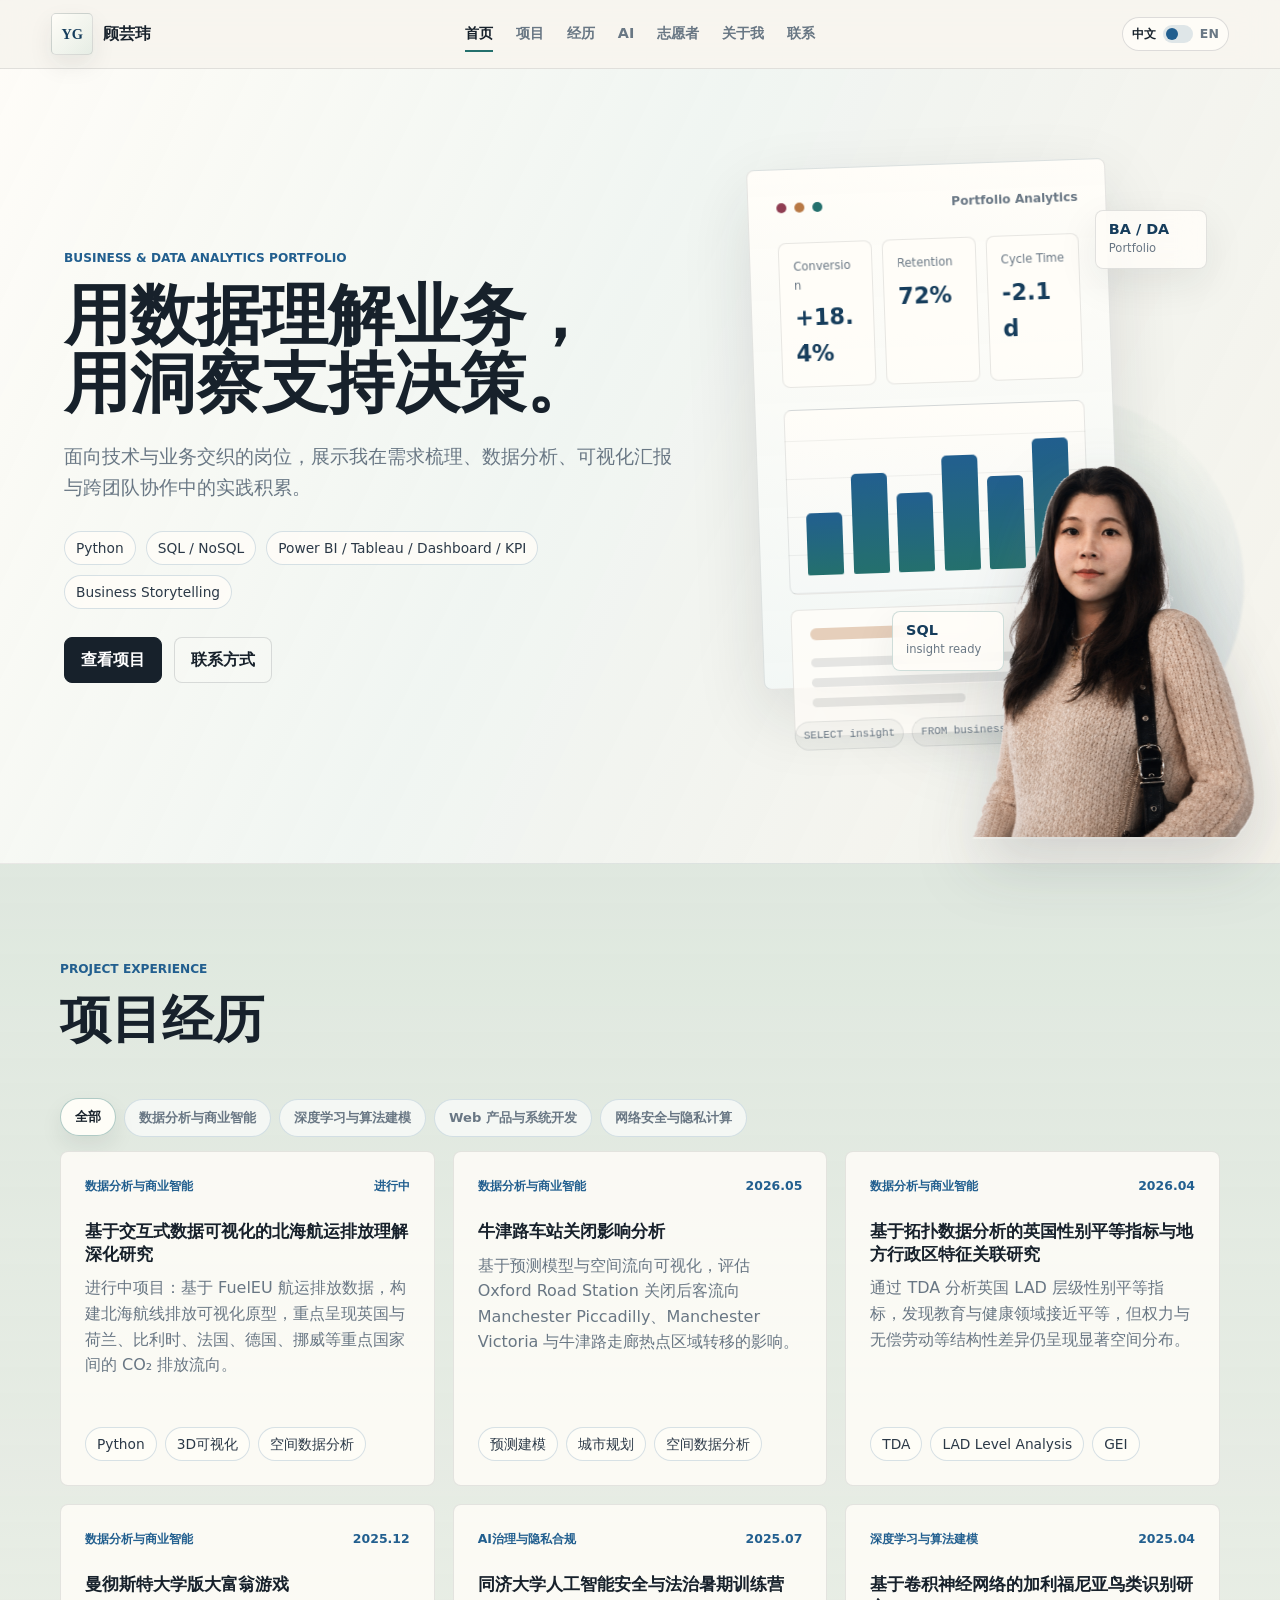
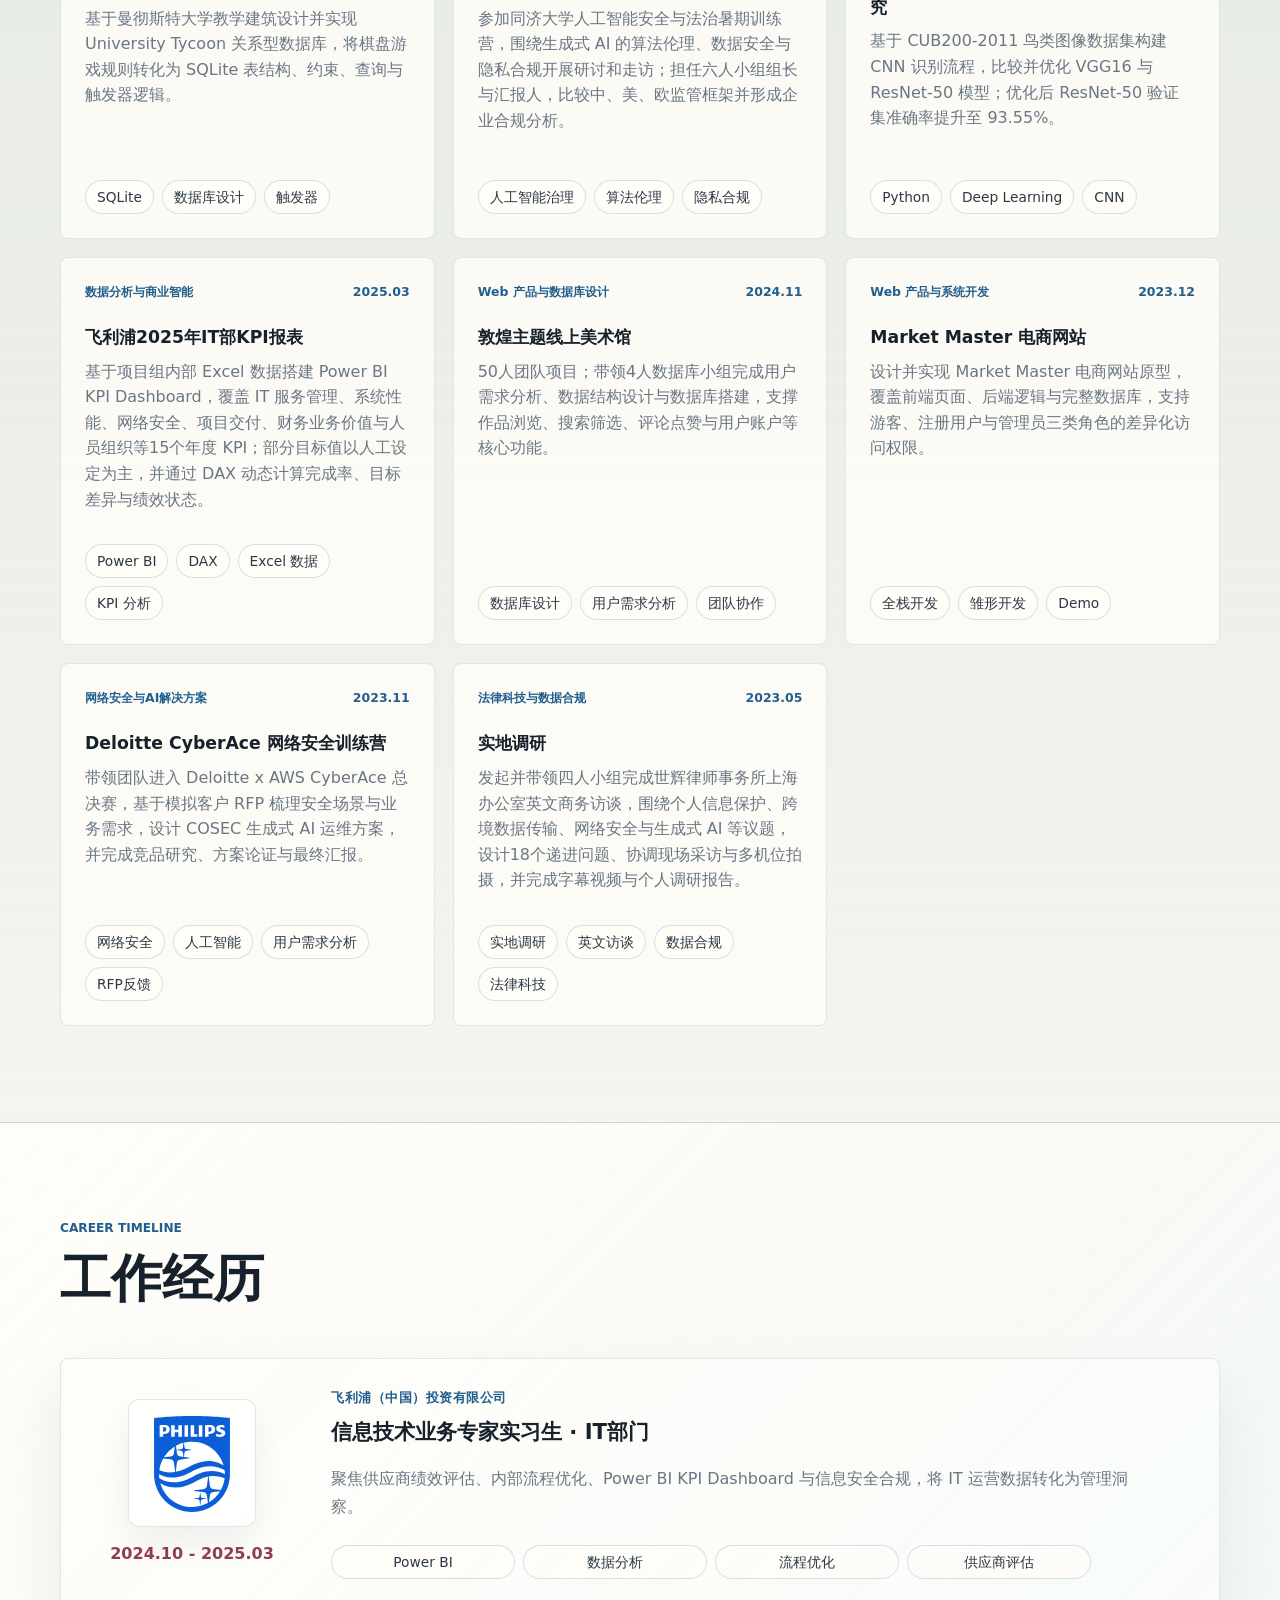
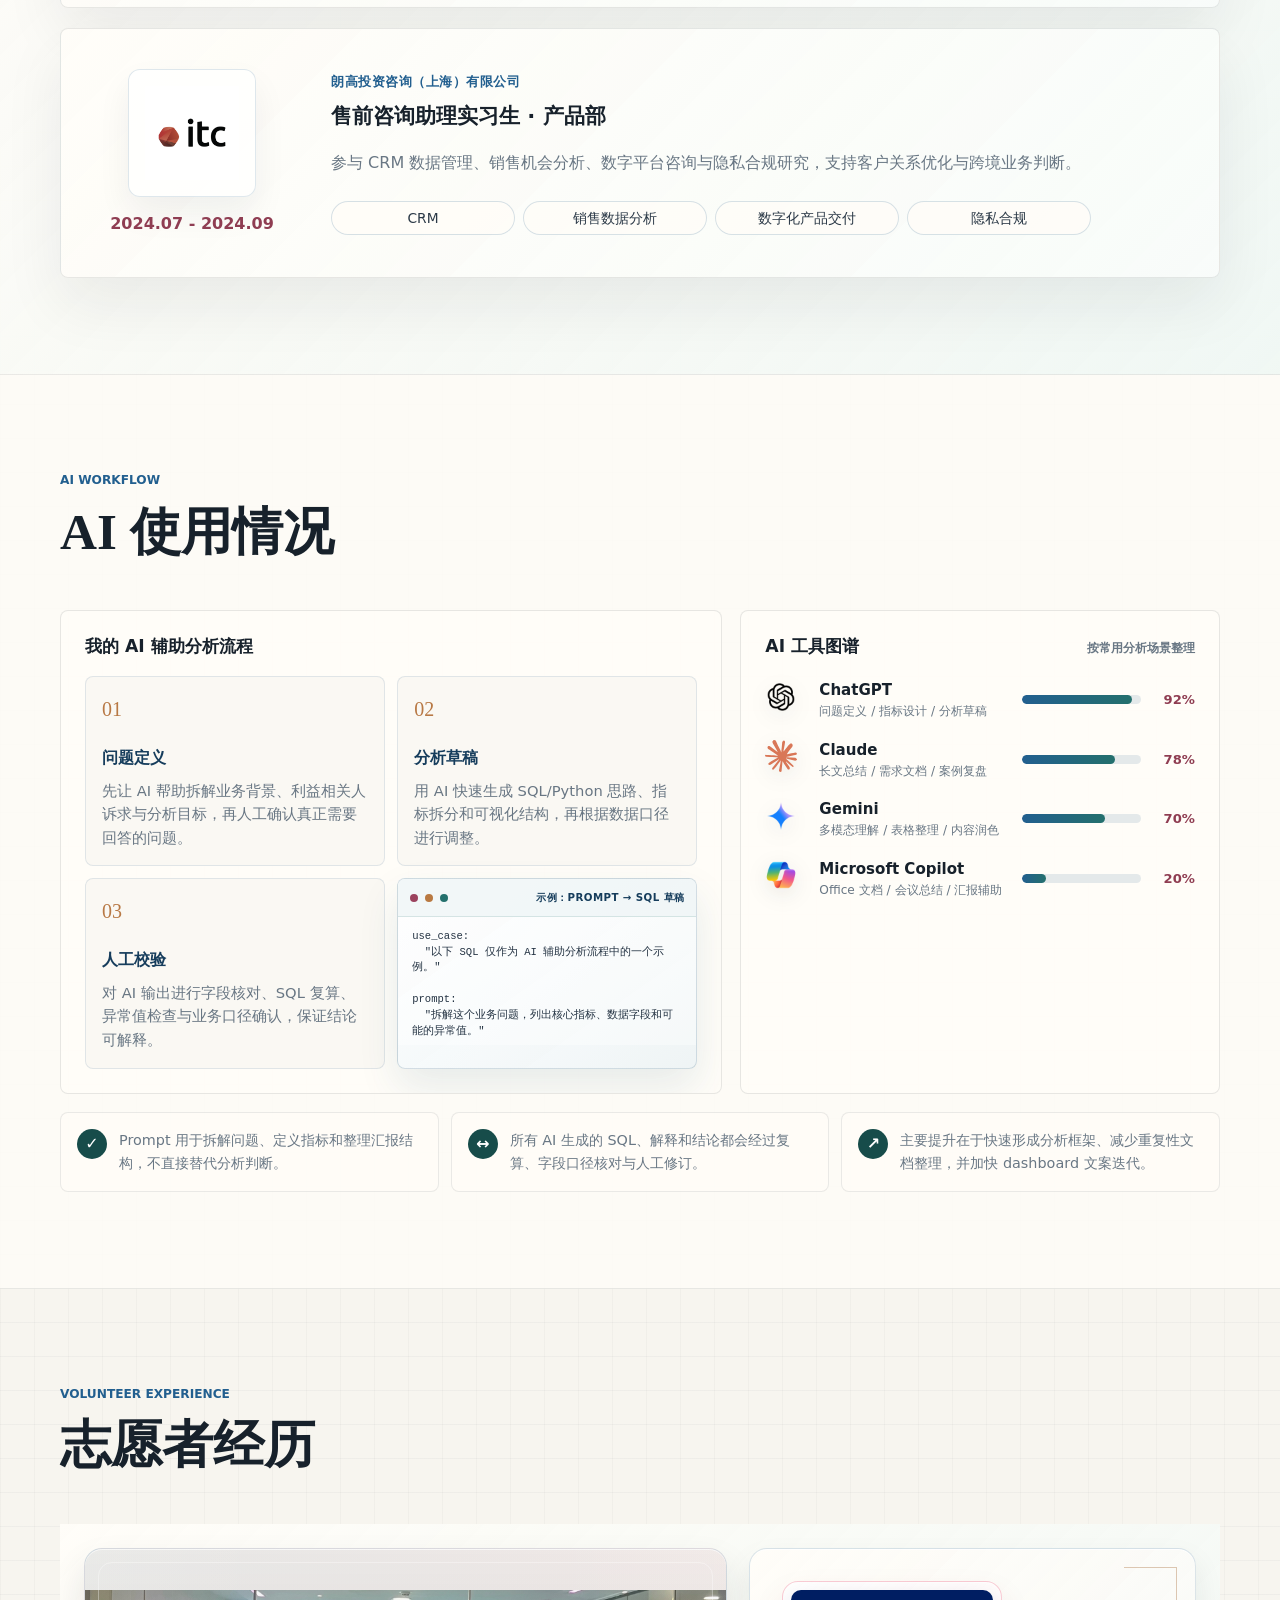
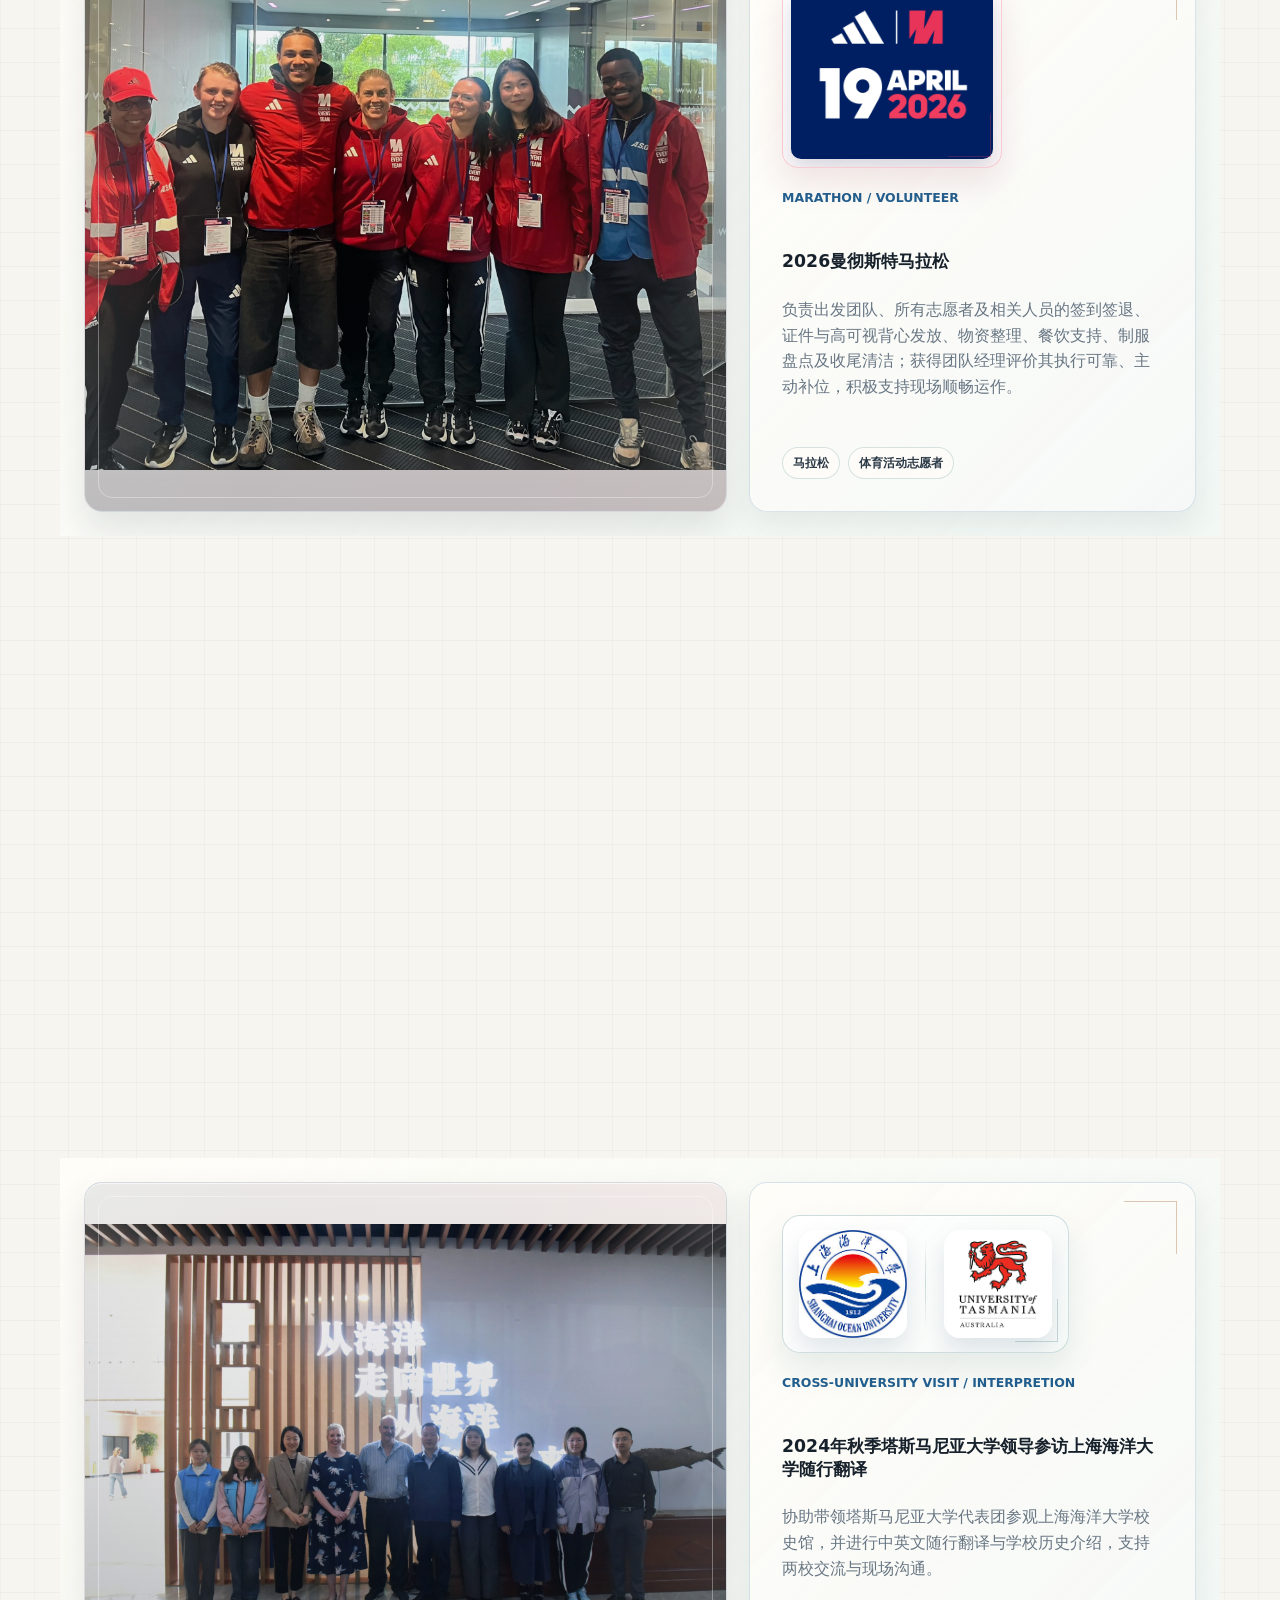
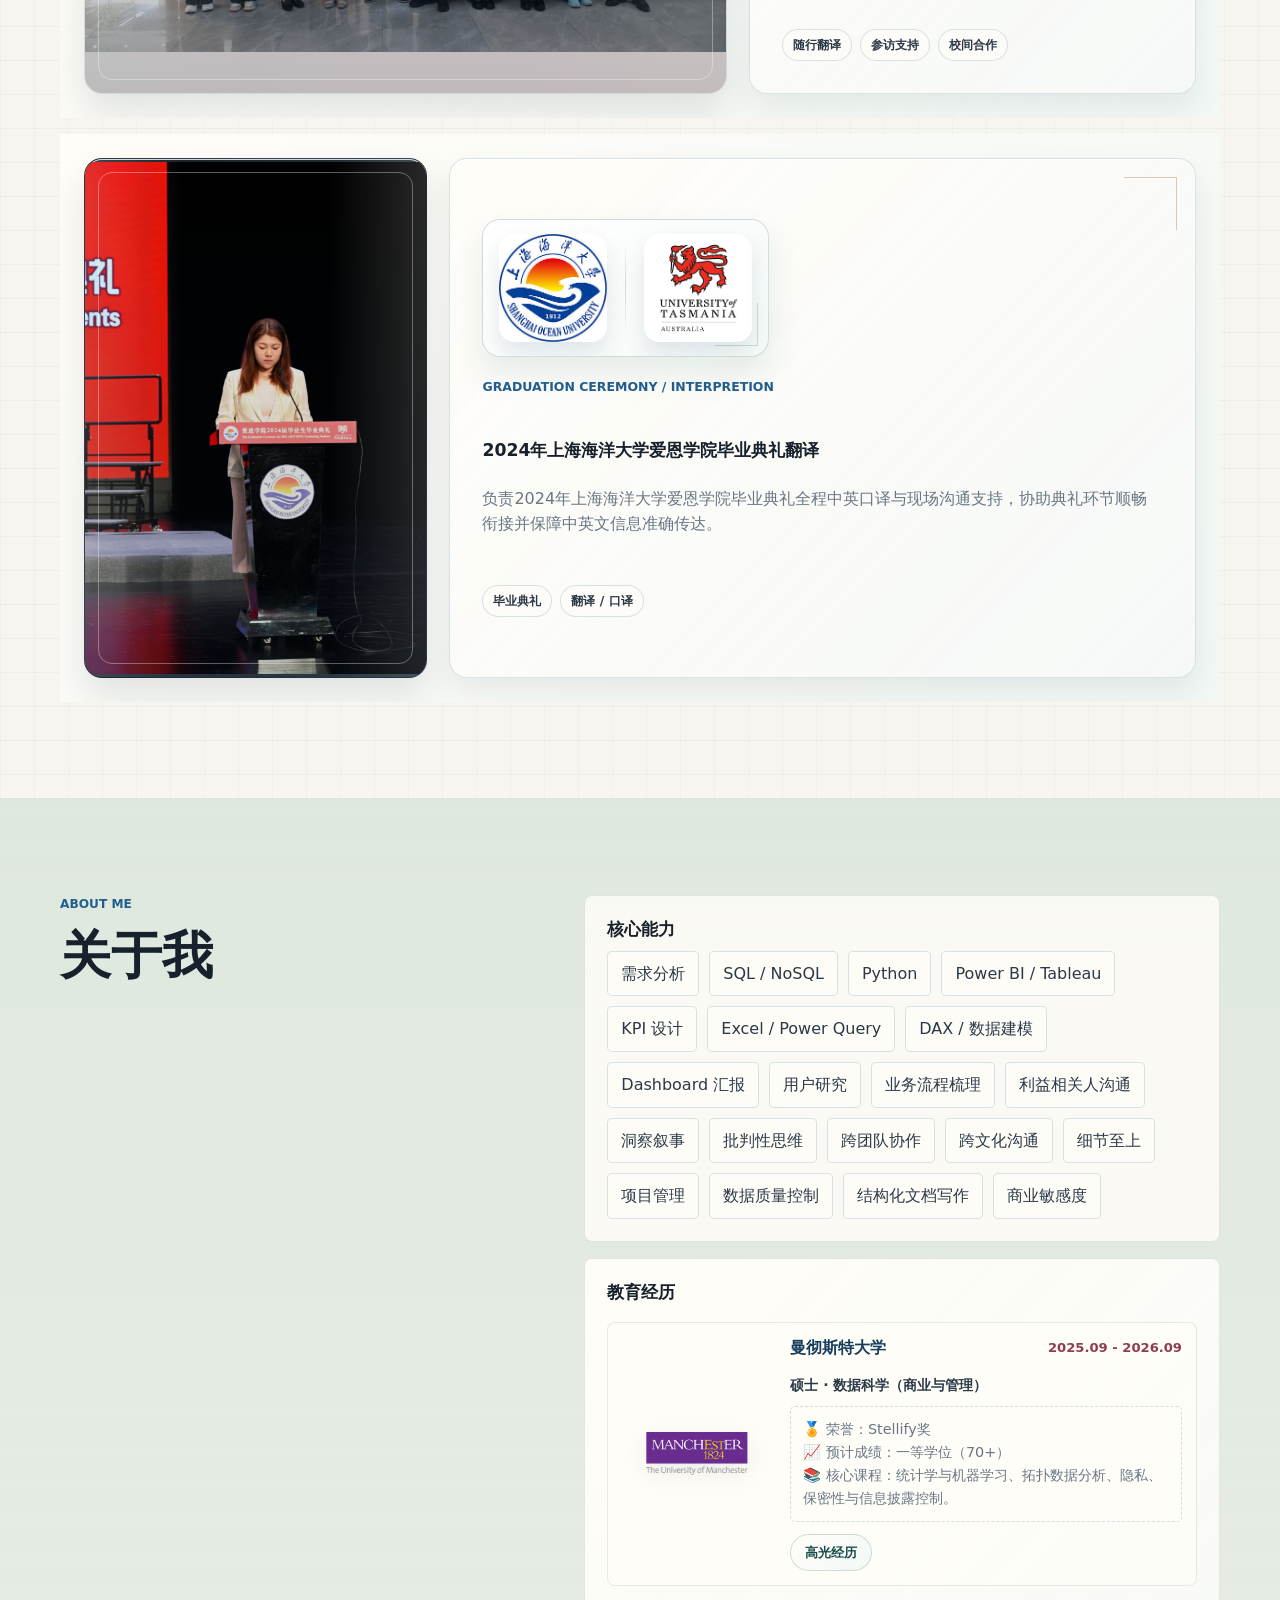
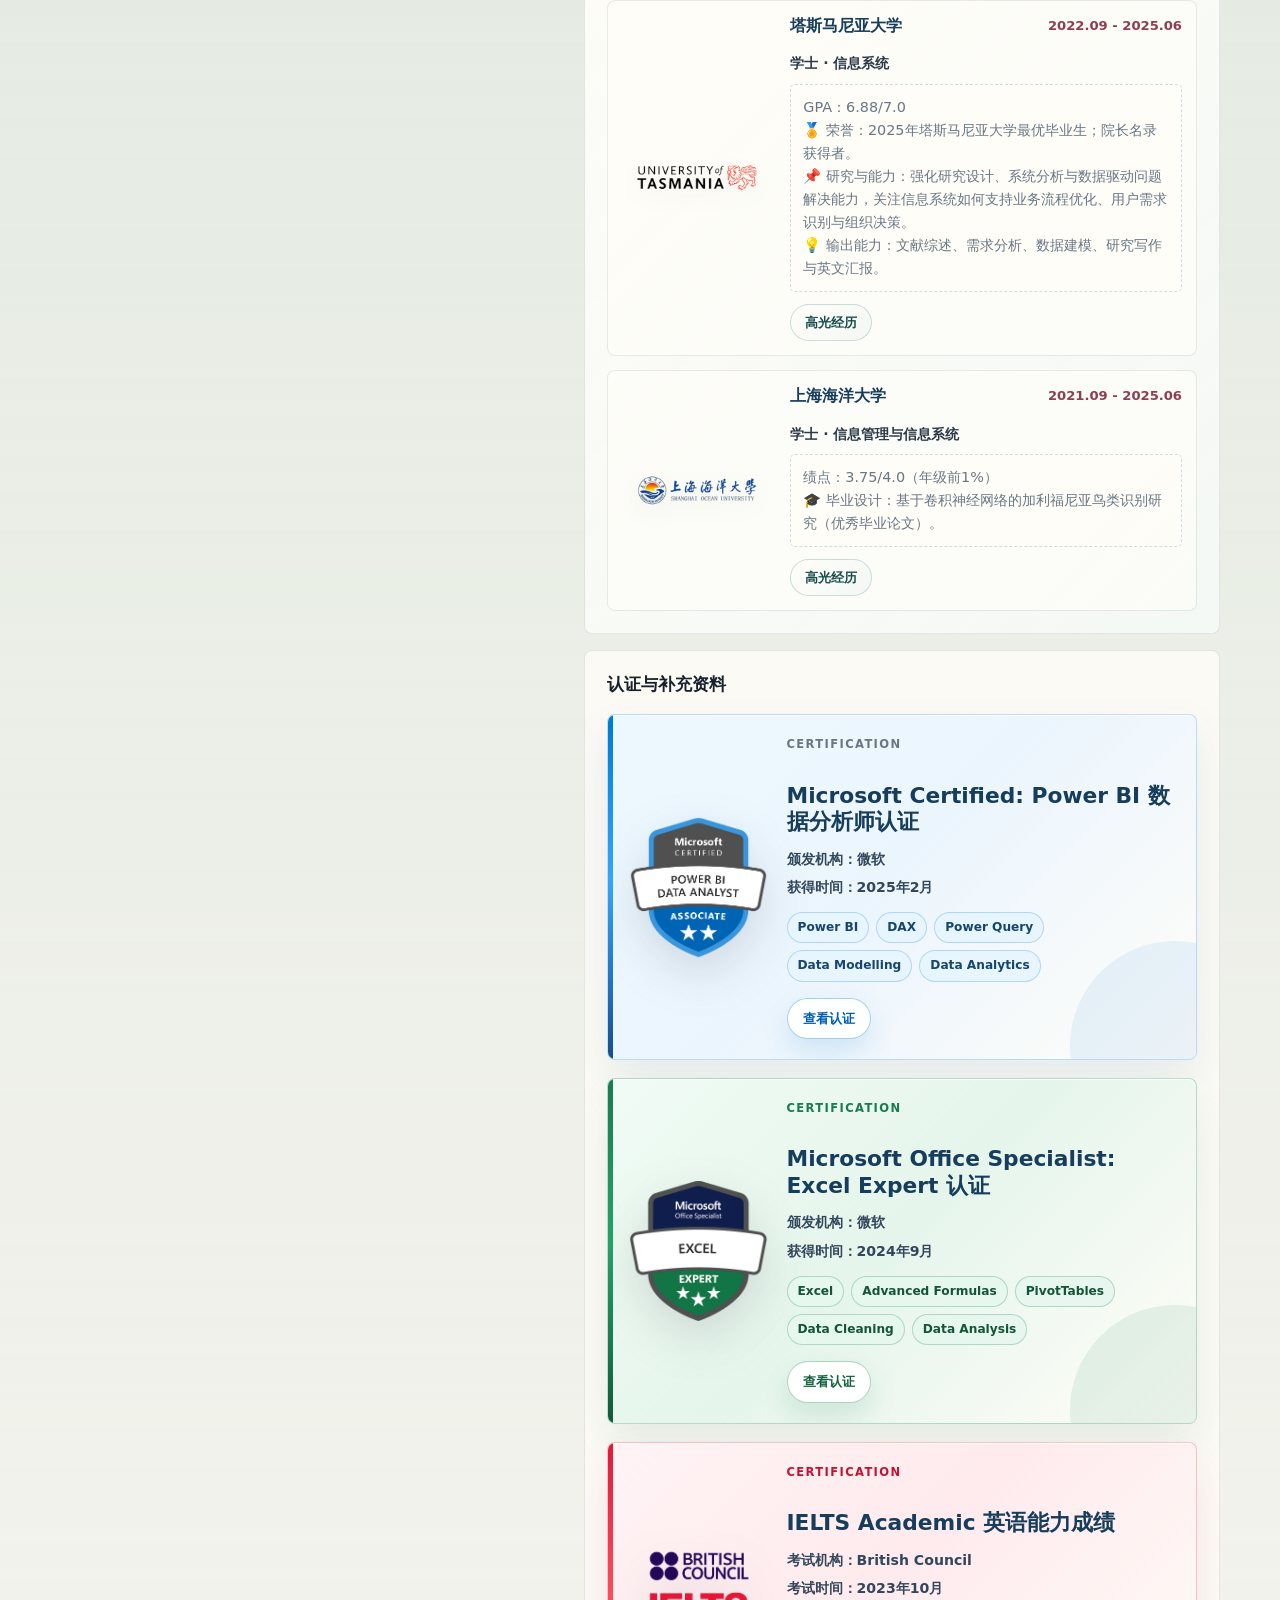
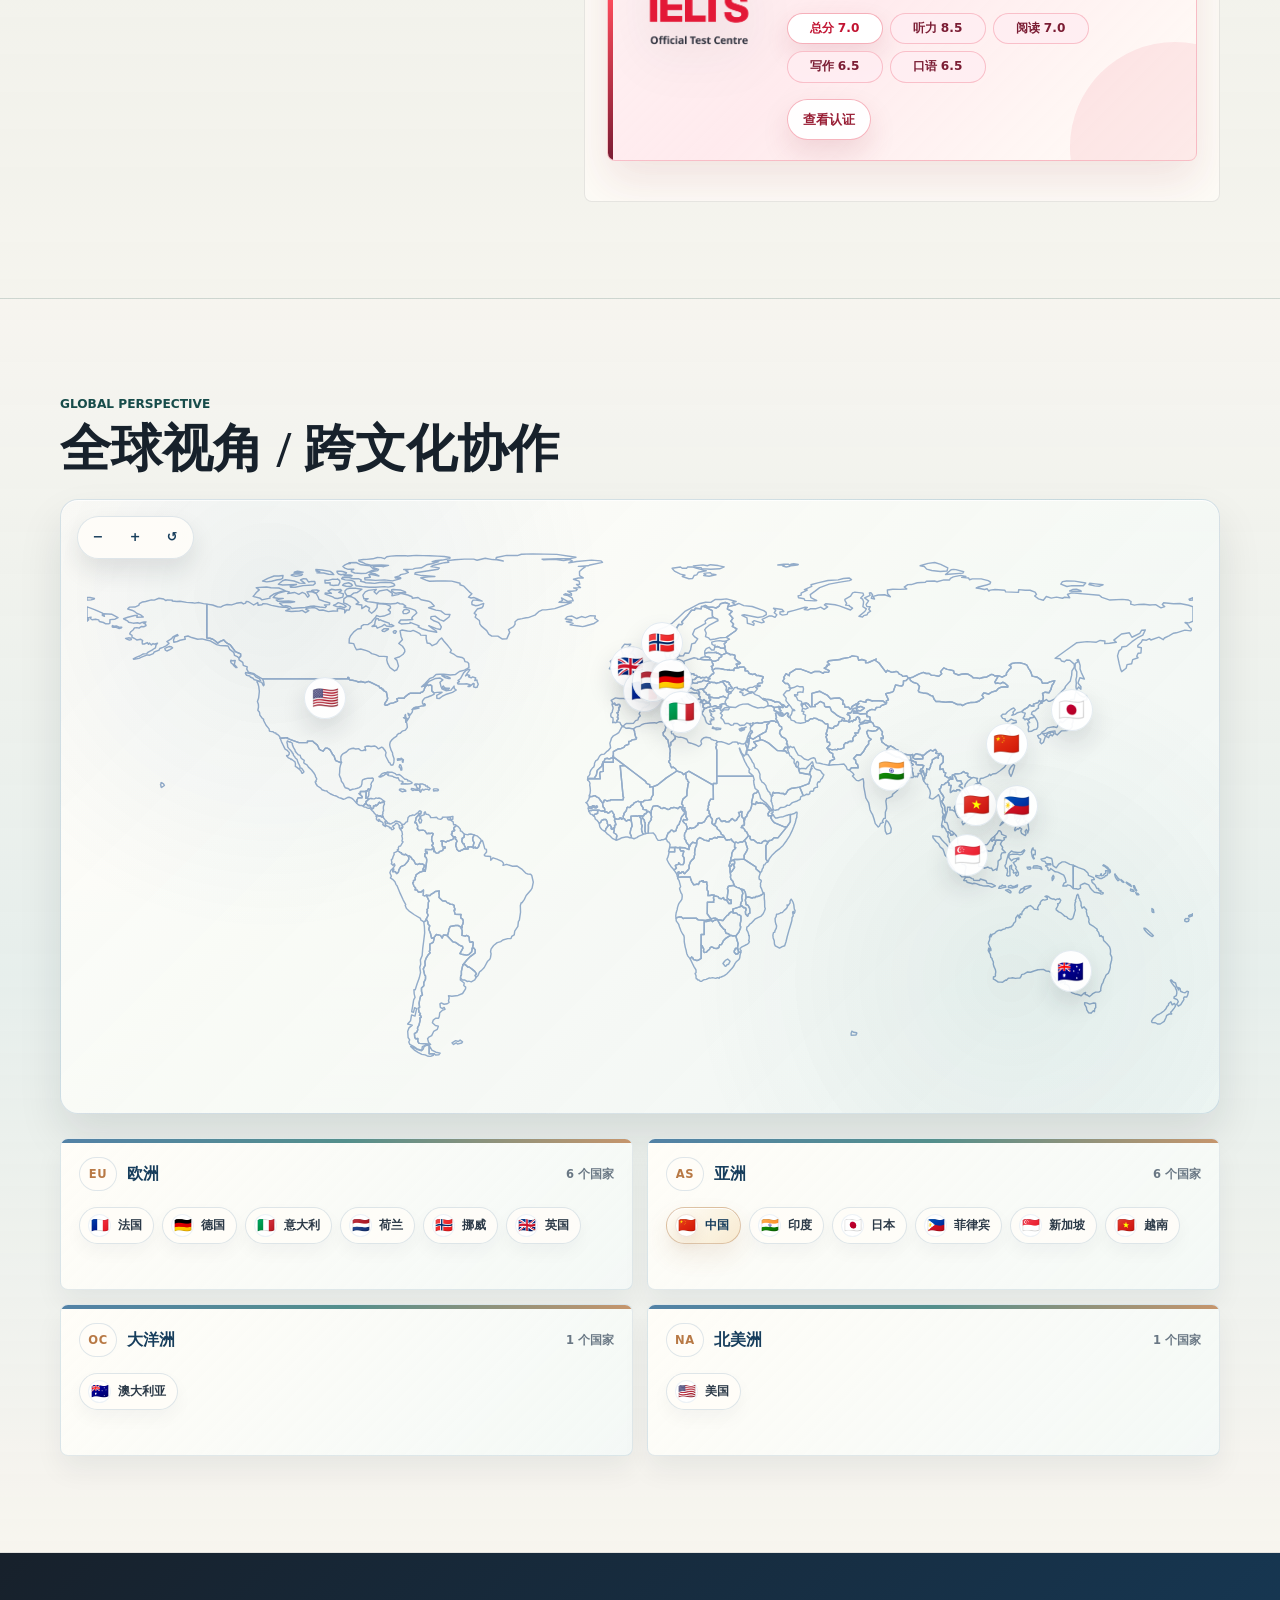
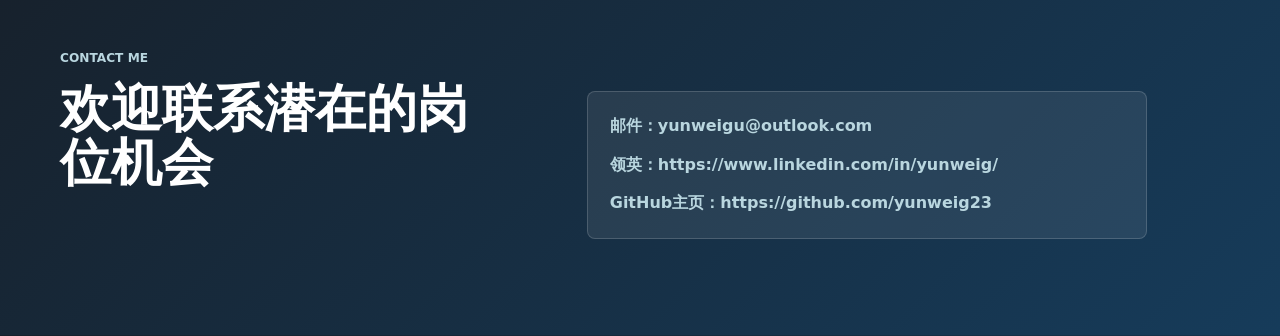
==== index.html @ bf564c35 "Update title in index.html to 'Yunwei Gu'" ====
<!doctype html>
<html lang="zh-CN">
  <head>
    <meta charset="utf-8" />
    <meta name="viewport" content="width=device-width, initial-scale=1" />
    <title>Yunwei Gu</title>
    <meta
      name="description"
      content="A polished editable portfolio framework for Business Analyst and Data Analyst roles."
    />
    <link rel="stylesheet" href="styles.css" />
  </head>
  <body>
    <header class="topbar" aria-label="Primary navigation">
      <a class="brand" href="#home" aria-label="Go to homepage">
        <span class="brand-mark" data-editable data-key="site.initials">YG</span>
        <span class="brand-copy">
          <strong data-editable data-key="site.brand">顾芸玮</strong>
        </span>
      </a>
      <nav class="nav-links" aria-label="Sections">
        <a href="#home" data-ui="nav.home">首页</a>
        <a href="#projects" data-ui="nav.projects">项目</a>
        <a href="#experience" data-ui="nav.experience">经历</a>
        <a href="#ai" data-ui="nav.ai">AI</a>
        <a href="#volunteer" data-ui="nav.volunteer">志愿者</a>
        <a href="#about" data-ui="nav.about">关于我</a>
        <a href="#contact" data-ui="nav.contact">联系</a>
      </nav>
      <div class="editor-actions" aria-label="Editor controls">
        <button class="lang-toggle" id="languageToggle" type="button" aria-label="Switch language">
          <span>中文</span>
          <i></i>
          <span>EN</span>
        </button>
      </div>
    </header>

    <main>
      <section class="hero section-band" id="home">
        <div class="hero-copy">
          <p class="eyebrow" data-editable data-key="hero.eyebrow">Business & Data Analytics Portfolio</p>
          <h1 data-editable data-key="hero.title"><span class="hero-title-line">用数据理解业务，</span><span class="hero-title-line">用洞察支持决策。</span></h1>
          <p class="hero-summary" data-editable data-key="hero.summary">
            面向技术与业务交织的岗位，展示我在需求梳理、数据分析、可视化汇报与跨团队协作中的实践积累。
          </p>
          <div class="hero-meta" aria-label="Career highlights">
            <span data-editable data-key="hero.meta.one">Python</span>
            <span data-editable data-key="hero.meta.two">SQL / NoSQL</span>
            <span data-editable data-key="hero.meta.three">Power BI / Tableau / Dashboard / KPI</span>
            <span data-editable data-key="hero.meta.four">Business Storytelling</span>
          </div>
          <div class="hero-cta">
            <a class="primary-link magnetic-link" href="#projects" data-ui="cta.projects">查看项目</a>
            <a class="secondary-link magnetic-link" href="#contact" data-ui="cta.contact">联系方式</a>
          </div>
        </div>
        <figure class="hero-visual" aria-label="Portrait with analytics portfolio preview">
          <div class="portrait-stage" data-tilt>
            <div class="dashboard-shot">
              <div class="dash-head">
                <span></span>
                <span></span>
                <span></span>
                <em data-editable data-key="visual.window.title">Portfolio Analytics</em>
              </div>
              <div class="metric-row">
                <div>
                  <small data-editable data-key="visual.metric.one.label">Conversion</small>
                  <strong data-editable data-key="visual.metric.one.value">+18.4%</strong>
                </div>
                <div>
                  <small data-editable data-key="visual.metric.two.label">Retention</small>
                  <strong data-editable data-key="visual.metric.two.value">72%</strong>
                </div>
                <div>
                  <small data-editable data-key="visual.metric.three.label">Cycle Time</small>
                  <strong data-editable data-key="visual.metric.three.value">-2.1d</strong>
                </div>
              </div>
              <div class="chart-grid" aria-hidden="true">
                <div class="bars">
                  <i style="--h: 42%"></i>
                  <i style="--h: 68%"></i>
                  <i style="--h: 54%"></i>
                  <i style="--h: 78%"></i>
                  <i style="--h: 63%"></i>
                  <i style="--h: 88%"></i>
                </div>
                <div class="insight-card">
                  <b></b>
                  <span></span>
                  <span></span>
                  <span></span>
                </div>
              </div>
              <div class="query-strip" aria-hidden="true">
                <span>SELECT insight</span>
                <span>FROM business_context</span>
                <span>WHERE action = 'clear'</span>
              </div>
            </div>
            <img
              class="portrait-cutout"
              src="assets/portrait-transparent.png"
              alt="Portrait of the portfolio owner"
              width="1254"
              height="1254"
            />
            <div class="portrait-badge badge-one" aria-hidden="true">
              <strong>BA / DA</strong>
              <span>Portfolio</span>
            </div>
            <div class="portrait-badge badge-two" aria-hidden="true">
              <strong>SQL</strong>
              <span>insight ready</span>
            </div>
          </div>
        </figure>
      </section>

      <section class="section-band projects" id="projects" aria-labelledby="projects-title">
        <div class="section-inner reveal">
          <div class="section-heading split">
            <div>
              <p class="eyebrow" data-ui="projects.eyebrow">PROJECT EXPERIENCE</p>
              <h2 id="projects-title" data-editable data-key="projects.title">项目经历</h2>
            </div>
            <button class="text-command editor-only" type="button" data-add-target="projectList" data-ui="action.addProject">添加项目</button>
          </div>
          <div class="project-explorer" aria-label="Project filters">
            <div class="project-filter-group" role="list" aria-label="Project themes">
              <button class="is-active" type="button" data-project-filter="all" data-ui="project.filter.all">全部</button>
              <button type="button" data-project-filter="analytics" data-ui="project.filter.analytics">数据分析与商业智能</button>
              <button type="button" data-project-filter="ml" data-ui="project.filter.ml">深度学习与算法建模</button>
              <button type="button" data-project-filter="web" data-ui="project.filter.web">Web 产品与系统开发</button>
              <button type="button" data-project-filter="security" data-ui="project.filter.security">网络安全与隐私计算</button>
            </div>
          </div>
          <div class="project-list" id="projectList" data-list="project">
            <article
              class="project-card interactive-card"
              data-item
              data-project-category="analytics"
              data-project-year="999999"
              data-project-image="assets/project-shipping-north-sea-routes.svg"
              data-project-image-fit="contain"
              data-project-image-transparent="true"
              data-project-hide-meta="true"
            >
              <div class="project-topline">
                <span data-editable data-key="project.1.type">数据分析与商业智能</span>
                <span data-editable data-key="project.1.time">进行中</span>
              </div>
              <h3 data-editable data-key="project.1.title">基于交互式数据可视化的北海航运排放理解深化研究</h3>
              <p data-editable data-key="project.1.body">
                进行中项目：基于 FuelEU 航运排放数据，构建北海航线排放可视化原型，重点呈现英国与荷兰、比利时、法国、德国、挪威等重点国家间的 CO₂ 排放流向。
              </p>
              <div class="tag-row">
                <span data-editable data-key="project.1.tag.one">Python</span>
                <span data-editable data-key="project.1.tag.two">3D可视化</span>
                <span data-editable data-key="project.1.tag.three">空间数据分析</span>
              </div>
              <div class="project-detail-source" hidden>
                <article>
                  <span>01</span>
                  <h3 data-editable data-key="project.1.detail.one.title">项目背景</h3>
                  <p data-editable data-key="project.1.detail.one.body">围绕 Tyrell Centre for Climate Change Research 与 AMBS 的合作研究场景，探索如何将北海航运排放数据转化为可解释的交互式可视化原型，并服务大学 Data Visualisation Observatory 的展示需求。</p>
                </article>
                <article>
                  <span>02</span>
                  <h3 data-editable data-key="project.1.detail.two.title">分析过程</h3>
                  <p data-editable data-key="project.1.detail.two.body">基于 FuelEU 航运排放数据，识别英国与欧陆国家之间的高排放航线与船型结构；当前重点使用 Python 进行数据整理、空间映射与可视化原型设计。</p>
                </article>
                <article>
                  <span>03</span>
                  <h3 data-editable data-key="project.1.detail.three.title">期望产出</h3>
                  <p data-editable data-key="project.1.detail.three.body">计划交付可交互的 Streamlit 可视化应用，呈现英国-荷兰、比利时、法国、德国、挪威等重点航线的 CO₂ 排放规模、船型贡献与空间分布。</p>
                </article>
                <article class="project-detail-tool-card">
                  <span>04</span>
                  <h3 data-editable data-key="project.1.detail.four.title">工具与能力</h3>
                  <div class="tool-code-panel" aria-hidden="true">
                    <div>
                      <b>python</b>
                      <em>clean emissions</em>
                    </div>
                    <div>
                      <b>streamlit</b>
                      <em>prototype app</em>
                    </div>
                    <div>
                      <b>spatial</b>
                      <em>route visualisation</em>
                    </div>
                  </div>
                  <p data-editable data-key="project.1.detail.four.body">Python / Streamlit / 3D可视化 / 空间数据分析</p>
                </article>
              </div>
            </article>
            <article
              class="project-card interactive-card"
              data-item
              data-project-category="analytics"
              data-project-year="202605"
              data-project-image="assets/project-oxford-road-flow.svg"
              data-project-image-fit="contain"
              data-project-image-transparent="true"
              data-project-hide-meta="true"
            >
              <div class="project-topline">
                <span data-editable data-key="project.2.type">数据分析与商业智能</span>
                <span data-editable data-key="project.2.time">2026.05</span>
              </div>
              <h3 data-editable data-key="project.2.title">牛津路车站关闭影响分析</h3>
              <p data-editable data-key="project.2.body">
                基于预测模型与空间流向可视化，评估 Oxford Road Station 关闭后客流向 Manchester Piccadilly、Manchester Victoria 与牛津路走廊热点区域转移的影响。
              </p>
              <div class="tag-row">
                <span data-editable data-key="project.2.tag.one">预测建模</span>
                <span data-editable data-key="project.2.tag.two">城市规划</span>
                <span data-editable data-key="project.2.tag.three">空间数据分析</span>
              </div>
              <div class="project-detail-source" hidden>
                <article>
                  <span>01</span>
                  <h3 data-editable data-key="project.2.detail.one.title">项目背景</h3>
                  <p data-editable data-key="project.2.detail.one.body">评估 Oxford Road Station 关闭后，客流向 Manchester Piccadilly、Manchester Victoria 及牛津路走廊关键目的地转移对城市出行与站点承载的影响。</p>
                </article>
                <article>
                  <span>02</span>
                  <h3 data-editable data-key="project.2.detail.two.title">分析过程</h3>
                  <p data-editable data-key="project.2.detail.two.body">结合预测需求、路线距离、步行时间与空间热点图，识别替代出行路径、走廊压力点和潜在导流区域。</p>
                </article>
                <article>
                  <span>03</span>
                  <h3 data-editable data-key="project.2.detail.three.title">关键结果</h3>
                  <p data-editable data-key="project.2.detail.three.body">预测四个牛津路走廊热点簇将新增约 17,515 人/日；University of Manchester / MRI（约 8,929 人/日）与 Circle Square（约 5,120 人/日）为优先导流和容量管理区域。</p>
                </article>
            <article class="project-detail-tool-card">
              <span>04</span>
              <h3 data-editable data-key="project.2.detail.four.title">工具与能力</h3>
              <div class="tool-code-panel" aria-hidden="true">
                <div>
                  <b>model</b>
                  <em>predict demand</em>
                </div>
                <div>
                  <b>geo</b>
                  <em>map flows</em>
                </div>
                <div>
                  <b>plan</b>
                  <em>prioritise hotspots</em>
                </div>
              </div>
              <p data-editable data-key="project.2.detail.four.body">预测建模 / 城市规划 / 空间数据分析 / 流向可视化</p>
            </article>
              </div>
            </article>
            <article
              class="project-card interactive-card"
              data-item
              data-project-category="analytics"
              data-project-year="202604"
              data-project-image="assets/project-gender-tda-dimensional-decomposition.png"
              data-project-image-fit="contain"
              data-project-hide-meta="true"
            >
              <div class="project-topline">
                <span data-editable data-key="project.11.type">数据分析与商业智能</span>
                <span data-editable data-key="project.11.time">2026.04</span>
              </div>
              <h3 data-editable data-key="project.11.title">基于拓扑数据分析的英国性别平等指标与地方行政区特征关联研究</h3>
              <p data-editable data-key="project.11.body">
                通过 TDA 分析英国 LAD 层级性别平等指标，发现教育与健康领域接近平等，但权力与无偿劳动等结构性差异仍呈现显著空间分布。
              </p>
              <div class="tag-row">
                <span data-editable data-key="project.11.tag.one">TDA</span>
                <span data-editable data-key="project.11.tag.two">LAD Level Analysis</span>
                <span data-editable data-key="project.11.tag.three">GEI</span>
              </div>
              <div class="project-detail-source" hidden>
                <article>
                  <span>01</span>
                  <h3 data-editable data-key="project.11.detail.one.title">研究对象</h3>
                  <p data-editable data-key="project.11.detail.one.body">以英国地方行政区（LAD）为分析层级，评估性别平等指标与地区人口、社会及经济特征之间的关联。</p>
                </article>
                <article>
                  <span>02</span>
                  <h3 data-editable data-key="project.11.detail.two.title">方法框架</h3>
                  <p data-editable data-key="project.11.detail.two.body">使用拓扑数据分析方法识别高维指标结构，比较不同维度下地方行政区之间的相似性与差异。</p>
                </article>
                <article>
                  <span>03</span>
                  <h3 data-editable data-key="project.11.detail.three.title">分析输出</h3>
                  <p data-editable data-key="project.11.detail.three.body">基于维度分解、拓扑聚类与区域可视化，得出性别不平等不能仅由南北经济差异解释，政策应面向不同空间集群进行地方化干预。</p>
                </article>
                <article class="project-detail-visual-only" aria-label="UK local authority district map visual">
                  <img src="assets/project-gender-tda-uk-map-cutout.png" alt="UK local authority district gender equality map" />
                </article>
              </div>
            </article>
            <article
              class="project-card interactive-card"
              data-item
              data-project-category="analytics"
              data-project-year="202503"
              data-project-image="assets/project-philips-kpi-dashboard.svg"
              data-project-image-fit="contain"
              data-project-image-transparent="true"
              data-project-hide-meta="true"
            >
              <div class="project-topline">
                <span data-editable data-key="project.3.type">数据分析与商业智能</span>
                <span data-editable data-key="project.3.time">2025.03</span>
              </div>
              <h3 data-editable data-key="project.3.title">飞利浦2025年IT部KPI报表</h3>
              <p data-editable data-key="project.3.body">
                基于项目组内部 Excel 数据搭建 Power BI KPI Dashboard，覆盖 IT 服务管理、系统性能、网络安全、项目交付、财务业务价值与人员组织等15个年度 KPI；部分目标值以人工设定为主，并通过 DAX 动态计算完成率、目标差异与绩效状态。
              </p>
              <div class="tag-row">
                <span data-editable data-key="project.3.tag.one">Power BI</span>
                <span data-editable data-key="project.3.tag.two">DAX</span>
                <span data-editable data-key="project.3.tag.three">Excel 数据</span>
                <span data-editable data-key="project.3.tag.four">KPI 分析</span>
              </div>
              <div class="project-detail-source" hidden>
                <article class="project-detail-kpi-card">
                  <span>01</span>
                  <h3 data-editable data-key="project.3.detail.one.title">KPI 指标框架</h3>
                  <p data-editable data-key="project.3.detail.one.body">报表共覆盖15个 IT 部门 KPI；以下为典型指标示例，按管理视角归入服务管理、系统性能、网络安全、项目交付、财务业务价值与人员组织六类，便于管理层快速定位绩效主题。</p>
                </article>
                <article>
                  <span>02</span>
                  <h3 data-editable data-key="project.3.detail.two.title">数据基础与目标设定</h3>
                  <p data-editable data-key="project.3.detail.two.body">主要分析基于项目组内部 Excel 数据，完成字段整理、口径核对、数据清洗与模型关系梳理；KPI 目标值以人工设定为主，因此报表重点放在指标结构化、状态追踪与可视化表达。</p>
                </article>
                <article>
                  <span>03</span>
                  <h3 data-editable data-key="project.3.detail.three.title">DAX 动态计算</h3>
                  <p data-editable data-key="project.3.detail.three.body">首页设置15个 KPI 目录标签，并通过 DAX 根据后台数据自动判断 Achieved、Nearly Achieved、Not Achieved 及 Red / Amber / Green 状态；完成率 ≥100% 为 Achieved，80%-99% 为 Nearly Achieved，低于80% 为 Not Achieved。</p>
                </article>
                <article class="project-detail-tool-card">
                  <span>04</span>
                  <h3 data-editable data-key="project.3.detail.four.title">工具与能力</h3>
                  <div class="tool-code-panel" aria-hidden="true">
                    <div>
                      <b>Power BI</b>
                      <em>dashboard design</em>
                    </div>
                    <div>
                      <b>DAX</b>
                      <em>dynamic status</em>
                    </div>
                    <div>
                      <b>Excel</b>
                      <em>project data</em>
                    </div>
                    <div>
                      <b>KPI</b>
                      <em>performance logic</em>
                    </div>
                  </div>
                  <p data-editable data-key="project.3.detail.four.body">Power BI / DAX / Excel 数据整理 / KPI 绩效分析</p>
                </article>
                <div class="project-detail-kpi-strip" aria-label="KPI category examples">
                  <div class="kpi-strip-head">
                    <span class="kpi-strip-title kpi-lang-zh">KPI 示例指标</span>
                    <span class="kpi-strip-title kpi-lang-en">Selected KPI Examples</span>
                    <p class="kpi-strip-note">
                      <span class="kpi-lang-zh">以下仅展示典型 KPI 示例，实际报表共覆盖15个 IT 部门 KPI。</span>
                      <span class="kpi-lang-en">Examples only. The full dashboard covers 15 IT department KPIs.</span>
                    </p>
                  </div>
                  <div class="kpi-category-board">
                    <div><b>Service Management</b><span>Ticket Resolution Rate (%) / Average Resolution Time</span></div>
                    <div><b>System Performance</b><span>Critical Incidents / MTTR</span></div>
                    <div><b>Cybersecurity</b><span>Patch Compliance (%) / Vulnerabilities Closed (%)</span></div>
                    <div><b>Project Delivery</b><span>On-Time Delivery (%)</span></div>
                    <div><b>Financial & Business Value</b><span>IT Budget Utilization (%)</span></div>
                    <div><b>People & Culture</b><span>Employee Happiness Index</span></div>
                  </div>
                </div>
              </div>
            </article>
            <article
              class="project-card interactive-card"
              data-item
              data-project-category="analytics"
              data-project-year="202512"
              data-project-image="assets/project-university-tycoon-board.png"
              data-project-image-fit="contain"
              data-project-hide-meta="true"
            >
              <div class="project-topline">
                <span data-editable data-key="project.4.type">数据分析与商业智能</span>
                <span data-editable data-key="project.4.time">2025.12</span>
              </div>
              <h3 data-editable data-key="project.4.title">曼彻斯特大学版大富翁游戏</h3>
              <p data-editable data-key="project.4.body">
                基于曼彻斯特大学教学建筑设计并实现 University Tycoon 关系型数据库，将棋盘游戏规则转化为 SQLite 表结构、约束、查询与触发器逻辑。
              </p>
              <div class="tag-row">
                <span data-editable data-key="project.4.tag.one">SQLite</span>
                <span data-editable data-key="project.4.tag.two">数据库设计</span>
                <span data-editable data-key="project.4.tag.three">触发器</span>
              </div>
              <div class="project-detail-source" hidden>
                <article>
                  <span>01</span>
                  <h3 data-editable data-key="project.4.detail.one.title">项目背景</h3>
                  <p data-editable data-key="project.4.detail.one.body">围绕曼彻斯特大学主题大富翁游戏，建模玩家、代币、棋盘位置、建筑资产、特殊事件、资金余额与回合审计记录。</p>
                </article>
                <article>
                  <span>02</span>
                  <h3 data-editable data-key="project.4.detail.two.title">数据库实现</h3>
                  <p data-editable data-key="project.4.detail.two.body">完成 ERD、SQLite schema、初始数据填充与 leaderboard 视图，支持按玩家余额、当前位置与持有建筑输出游戏状态。</p>
                </article>
                <article>
                  <span>03</span>
                  <h3 data-editable data-key="project.4.detail.three.title">分析过程</h3>
                  <p data-editable data-key="project.4.detail.three.body">通过 6 个触发器自动处理建筑购买、学费支付、欢迎周奖励、停学状态、RAG/Hearing 事件与审计日志更新。</p>
                </article>
                <article>
                  <span>04</span>
                  <h3 data-editable data-key="project.4.detail.four.title">最终产出</h3>
                  <p data-editable data-key="project.4.detail.four.body">交付可运行的 SQL 脚本、视图查询、三轮 gameplay 更新脚本与设计说明，将复杂规则落地为可验证的数据库逻辑。</p>
                </article>
              </div>
            </article>
            <article
              class="project-card interactive-card"
              data-item
              data-project-category="ml"
              data-project-year="202504"
              data-project-image="assets/project-cnn-bird-classifier.svg"
              data-project-image-fit="contain"
              data-project-image-transparent="true"
              data-project-hide-meta="true"
            >
              <div class="project-topline">
                <span data-editable data-key="project.5.type">深度学习与算法建模</span>
                <span data-editable data-key="project.5.time">2025.04</span>
              </div>
              <h3 data-editable data-key="project.5.title">基于卷积神经网络的加利福尼亚鸟类识别研究</h3>
              <p data-editable data-key="project.5.body">
                基于 CUB200-2011 鸟类图像数据集构建 CNN 识别流程，比较并优化 VGG16 与 ResNet-50 模型；优化后 ResNet-50 验证集准确率提升至 93.55%。
              </p>
              <div class="tag-row">
                <span data-editable data-key="project.5.tag.one">Python</span>
                <span data-editable data-key="project.5.tag.two">Deep Learning</span>
                <span data-editable data-key="project.5.tag.three">CNN</span>
              </div>
              <div class="project-detail-source" hidden>
                <article>
                  <span>01</span>
                  <h3 data-editable data-key="project.5.detail.one.title">项目背景</h3>
                  <p data-editable data-key="project.5.detail.one.body">面向加利福尼亚鸟类细粒度识别任务，处理鸟种外观相近、拍摄姿态差异与复杂自然背景带来的分类难点。</p>
                </article>
                <article>
                  <span>02</span>
                  <h3 data-editable data-key="project.5.detail.two.title">建模方法</h3>
                  <p data-editable data-key="project.5.detail.two.body">使用 Python 完成图像清洗、数据增强与样本处理，基于迁移学习训练并对比 VGG16 与 ResNet-50 CNN 模型。</p>
                </article>
                <article>
                  <span>03</span>
                  <h3 data-editable data-key="project.5.detail.three.title">关键结果</h3>
                  <p data-editable data-key="project.5.detail.three.body">优化后 ResNet-50 表现最佳，训练准确率接近 98%，验证集准确率由 44.75% 提升至 93.55%，整体优于 VGG16。</p>
                </article>
                <article class="project-detail-tool-card">
                  <span>04</span>
                  <h3 data-editable data-key="project.5.detail.four.title">工具与能力</h3>
                  <div class="tool-code-panel" aria-hidden="true">
                    <div>
                      <b>python</b>
                      <em>preprocessing</em>
                    </div>
                    <div>
                      <b>cnn</b>
                      <em>feature extraction</em>
                    </div>
                    <div>
                      <b>transfer</b>
                      <em>fine-tuning</em>
                    </div>
                    <div>
                      <b>metrics</b>
                      <em>accuracy review</em>
                    </div>
                  </div>
                  <p data-editable data-key="project.5.detail.four.body">Python / CNN / 迁移学习 / 模型评估</p>
                </article>
              </div>
            </article>
            <article
              class="project-card interactive-card"
              data-item
              data-project-category="web"
              data-project-year="202411"
              data-project-image="assets/project-dunhuang-gallery.jpg"
              data-project-hide-meta="true"
            >
              <div class="project-topline">
                <span data-editable data-key="project.6.type">Web 产品与数据库设计</span>
                <span data-editable data-key="project.6.time">2024.11</span>
              </div>
              <h3 data-editable data-key="project.6.title">敦煌主题线上美术馆</h3>
              <p data-editable data-key="project.6.body">
                50人团队项目；带领4人数据库小组完成用户需求分析、数据结构设计与数据库搭建，支撑作品浏览、搜索筛选、评论点赞与用户账户等核心功能。
              </p>
              <div class="tag-row">
                <span data-editable data-key="project.6.tag.one">数据库设计</span>
                <span data-editable data-key="project.6.tag.two">用户需求分析</span>
                <span data-editable data-key="project.6.tag.three">团队协作</span>
              </div>
              <div class="project-detail-source" hidden>
                <article>
                  <span>01</span>
                  <h3 data-editable data-key="project.6.detail.one.title">项目背景</h3>
                  <p data-editable data-key="project.6.detail.one.body">围绕敦煌文化搭建线上美术馆 Desert Oasis，通过数字化方式呈现艺术作品、文化背景与用户浏览路径，降低传统展览的时间与空间限制。</p>
                </article>
                <article>
                  <span>02</span>
                  <h3 data-editable data-key="project.6.detail.two.title">职责范围</h3>
                  <p data-editable data-key="project.6.detail.two.body">在50人项目中担任 Team Phoenix 负责人，协调跨团队资源，并带领4人数据库小组完成用户需求分析、数据采集规划、ER 图、数据库 schema 与实施方案。</p>
                </article>
                <article>
                  <span>03</span>
                  <h3 data-editable data-key="project.6.detail.three.title">关键产出</h3>
                  <p data-editable data-key="project.6.detail.three.body">交付数据库设计、数据收集与实施基础，并完成 V2.0 安装与用户手册；系统覆盖注册登录、作品浏览、搜索筛选、评论点赞、购物购买、隐私条款与反馈支持。</p>
                </article>
                <article class="project-detail-tool-card">
                  <span>04</span>
                  <h3 data-editable data-key="project.6.detail.four.title">工具与能力</h3>
                  <div class="tool-code-panel" aria-hidden="true">
                    <div>
                      <b>requirements</b>
                      <em>user stories</em>
                    </div>
                    <div>
                      <b>schema</b>
                      <em>ER modelling</em>
                    </div>
                    <div>
                      <b>database</b>
                      <em>core tables</em>
                    </div>
                    <div>
                      <b>delivery</b>
                      <em>manuals</em>
                    </div>
                  </div>
                  <p data-editable data-key="project.6.detail.four.body">用户需求分析 / 数据库设计 / 文档交付 / 跨团队协作</p>
                </article>
              </div>
            </article>
            <article
              class="project-card interactive-card"
              data-item
              data-project-category="web"
              data-project-year="202312"
              data-project-image="assets/project-market-master-ecommerce.svg"
              data-project-image-fit="contain"
              data-project-image-transparent="true"
              data-project-hide-meta="true"
            >
              <div class="project-topline">
                <span data-editable data-key="project.7.type">Web 产品与系统开发</span>
                <span data-editable data-key="project.7.time">2023.12</span>
              </div>
              <h3 data-editable data-key="project.7.title">Market Master 电商网站</h3>
              <p data-editable data-key="project.7.body">
                设计并实现 Market Master 电商网站原型，覆盖前端页面、后端逻辑与完整数据库，支持游客、注册用户与管理员三类角色的差异化访问权限。
              </p>
              <div class="tag-row">
                <span data-editable data-key="project.7.tag.one">全栈开发</span>
                <span data-editable data-key="project.7.tag.two">雏形开发</span>
                <span data-editable data-key="project.7.tag.three">Demo</span>
              </div>
              <div class="project-detail-source" hidden>
                <article>
                  <span>01</span>
                  <h3 data-editable data-key="project.7.detail.one.title">项目背景</h3>
                  <p data-editable data-key="project.7.detail.one.body">围绕 Market Master 电商平台搭建课程项目原型，目标是模拟真实线上购物流程，并将商品展示、用户账户、购物车与订单结算等核心业务环节串联为完整系统。</p>
                </article>
                <article>
                  <span>02</span>
                  <h3 data-editable data-key="project.7.detail.two.title">系统功能</h3>
                  <p data-editable data-key="project.7.detail.two.body">实现游客、注册用户与管理员三层级访问权限；支持用户登录、商品搜索、商品详情查看、加入购物车、购物车管理与结算等典型电商交互。</p>
                </article>
                <article>
                  <span>03</span>
                  <h3 data-editable data-key="project.7.detail.three.title">开发实现</h3>
                  <p data-editable data-key="project.7.detail.three.body">完成前端页面、后端业务逻辑与数据库设计，实现商品、用户、购物车、订单及权限相关数据的存储与调用，让 Demo 具备从浏览到结算的完整闭环。</p>
                </article>
                <article class="project-detail-tool-card">
                  <span>04</span>
                  <h3 data-editable data-key="project.7.detail.four.title">工具与能力</h3>
                  <div class="tool-code-panel" aria-hidden="true">
                    <div>
                      <b>frontend</b>
                      <em>storefront UI</em>
                    </div>
                    <div>
                      <b>backend</b>
                      <em>business logic</em>
                    </div>
                    <div>
                      <b>database</b>
                      <em>schema design</em>
                    </div>
                    <div>
                      <b>demo</b>
                      <em>checkout flow</em>
                    </div>
                  </div>
                  <p data-editable data-key="project.7.detail.four.body">全栈开发 / 雏形开发 / 数据库设计 / Demo 展示</p>
                </article>
              </div>
            </article>
            <article
              class="project-card interactive-card"
              data-item
              data-project-category="security"
              data-project-year="202507"
              data-project-hide-meta="true"
              data-project-carousel="assets/project-ai-governance-tongji-01.jpg|assets/project-ai-governance-tongji-02.jpg|assets/project-ai-governance-tongji-03.jpg|assets/project-ai-governance-tongji-04.jpg"
              data-project-carousel-delay="3000"
            >
              <div class="project-topline">
                <span data-editable data-key="project.8.type">AI治理与隐私合规</span>
                <span data-editable data-key="project.8.time">2025.07</span>
              </div>
              <h3 data-editable data-key="project.8.title">同济大学人工智能安全与法治暑期训练营</h3>
              <p data-editable data-key="project.8.body">
                参加同济大学人工智能安全与法治暑期训练营，围绕生成式 AI 的算法伦理、数据安全与隐私合规开展研讨和走访；担任六人小组组长与汇报人，比较中、美、欧监管框架并形成企业合规分析。
              </p>
              <div class="tag-row">
                <span data-editable data-key="project.8.tag.one">人工智能治理</span>
                <span data-editable data-key="project.8.tag.two">算法伦理</span>
                <span data-editable data-key="project.8.tag.three">隐私合规</span>
              </div>
              <div class="project-detail-source" hidden>
                <article>
                  <span>01</span>
                  <h3 data-editable data-key="project.8.detail.one.title">项目背景</h3>
                  <p data-editable data-key="project.8.detail.one.body">参加同济大学人工智能安全与法治暑期训练营，围绕生成式 AI 发展带来的算法伦理、数据安全、隐私保护与监管合规问题进行集中学习、研讨和实地走访。</p>
                </article>
                <article>
                  <span>02</span>
                  <h3 data-editable data-key="project.8.detail.two.title">团队职责</h3>
                  <p data-editable data-key="project.8.detail.two.body">担任六人团队组长与演讲者，组织资料检索、监管框架拆解、观点整合与最终汇报，推动团队围绕中、美、欧 AI 监管体系形成可比较的分析结构。</p>
                </article>
                <article>
                  <span>03</span>
                  <h3 data-editable data-key="project.8.detail.three.title">分析产出</h3>
                  <p data-editable data-key="project.8.detail.three.body">比较中国、美国与欧盟在 AI 治理路径、算法透明度、数据安全责任、隐私保护要求和企业合规压力方面的主要差异，并结合企业全球合规需求形成分析报告与展示材料。</p>
                </article>
                <article class="project-detail-tool-card">
                  <span>04</span>
                  <h3 data-editable data-key="project.8.detail.four.title">工具与能力</h3>
                  <div class="tool-code-panel" aria-hidden="true">
                    <div>
                      <b>governance</b>
                      <em>AI regulation</em>
                    </div>
                    <div>
                      <b>ethics</b>
                      <em>algorithm review</em>
                    </div>
                    <div>
                      <b>privacy</b>
                      <em>data compliance</em>
                    </div>
                    <div>
                      <b>presentation</b>
                      <em>team delivery</em>
                    </div>
                  </div>
                  <p data-editable data-key="project.8.detail.four.body">人工智能治理 / 算法伦理 / 隐私合规 / 英文汇报</p>
                </article>
              </div>
            </article>
            <article
              class="project-card interactive-card"
              data-item
              data-project-category="security"
              data-project-year="202311"
              data-project-hide-meta="true"
              data-project-carousel="assets/project-cyberace-deloitte-01.jpg|assets/project-cyberace-deloitte-02.jpg|assets/project-cyberace-deloitte-03.jpg"
              data-project-carousel-delay="3000"
            >
              <div class="project-topline">
                <span data-editable data-key="project.9.type">网络安全与AI解决方案</span>
                <span data-editable data-key="project.9.time">2023.11</span>
              </div>
              <h3 data-editable data-key="project.9.title">Deloitte CyberAce 网络安全训练营</h3>
              <p data-editable data-key="project.9.body">
                带领团队进入 Deloitte x AWS CyberAce 总决赛，基于模拟客户 RFP 梳理安全场景与业务需求，设计 COSEC 生成式 AI 运维方案，并完成竞品研究、方案论证与最终汇报。
              </p>
              <div class="tag-row">
                <span data-editable data-key="project.9.tag.one">网络安全</span>
                <span data-editable data-key="project.9.tag.two">人工智能</span>
                <span data-editable data-key="project.9.tag.three">用户需求分析</span>
                <span data-editable data-key="project.9.tag.four">RFP反馈</span>
              </div>
              <div class="project-detail-source" hidden>
                <article>
                  <span>01</span>
                  <h3 data-editable data-key="project.9.detail.one.title">项目背景</h3>
                  <p data-editable data-key="project.9.detail.one.body">参与 Deloitte 与 AWS 亚马逊云科技合办的 2023 CyberAce 网络安全训练营，并进入总决赛；项目围绕企业网络安全、生成式 AI 应用与客户需求响应展开。</p>
                </article>
                <article>
                  <span>02</span>
                  <h3 data-editable data-key="project.9.detail.two.title">方案设计</h3>
                  <p data-editable data-key="project.9.detail.two.body">在人工智能赛道中，基于模拟客户的特定需求与 RFP，带领团队设计名为 COSEC 的生成式 AI 维护解决方案，梳理应用场景、目标用户、核心功能与交付逻辑。</p>
                </article>
                <article>
                  <span>03</span>
                  <h3 data-editable data-key="project.9.detail.three.title">分析过程</h3>
                  <p data-editable data-key="project.9.detail.three.body">负责组织数据收集与处理、竞品分析及市场研究，将客户需求转化为方案判断依据，并支持最终展示材料与答辩内容。</p>
                </article>
                <article class="project-detail-tool-card">
                  <span>04</span>
                  <h3 data-editable data-key="project.9.detail.four.title">工具与能力</h3>
                  <div class="tool-code-panel" aria-hidden="true">
                    <div>
                      <b>security</b>
                      <em>risk context</em>
                    </div>
                    <div>
                      <b>AI</b>
                      <em>COSEC solution</em>
                    </div>
                    <div>
                      <b>requirements</b>
                      <em>client RFP</em>
                    </div>
                    <div>
                      <b>strategy</b>
                      <em>final pitch</em>
                    </div>
                  </div>
                  <p data-editable data-key="project.9.detail.four.body">网络安全 / 人工智能 / 用户需求分析 / RFP反馈</p>
                </article>
              </div>
            </article>
            <article
              class="project-card interactive-card"
              data-item
              data-project-category="security"
              data-project-year="202305"
              data-project-hide-meta="true"
              data-project-image="assets/project-field-research-shihui.jpg"
              data-project-image-ratio="4-3"
            >
              <div class="project-topline">
                <span data-editable data-key="project.10.type">法律科技与数据合规</span>
                <span data-editable data-key="project.10.time">2023.05</span>
              </div>
              <h3 data-editable data-key="project.10.title">实地调研</h3>
              <p data-editable data-key="project.10.body">
                发起并带领四人小组完成世辉律师事务所上海办公室英文商务访谈，围绕个人信息保护、跨境数据传输、网络安全与生成式 AI 等议题，设计18个递进问题、协调现场采访与多机位拍摄，并完成字幕视频与个人调研报告。
              </p>
              <div class="tag-row">
                <span data-editable data-key="project.10.tag.one">实地调研</span>
                <span data-editable data-key="project.10.tag.two">英文访谈</span>
                <span data-editable data-key="project.10.tag.three">数据合规</span>
                <span data-editable data-key="project.10.tag.four">法律科技</span>
              </div>
              <div class="project-detail-source" hidden>
                <article>
                  <span>01</span>
                  <h3 data-editable data-key="project.10.detail.one.title">调研背景</h3>
                  <p data-editable data-key="project.10.detail.one.body">以世辉律师事务所上海办公室为调研对象，采访专注网络安全、个人信息保护、数据合规与跨境交易的英格兰执业律师，探索法律视角下的信息系统建设与数据管理实践。</p>
                </article>
                <article>
                  <span>02</span>
                  <h3 data-editable data-key="project.10.detail.two.title">访谈设计</h3>
                  <p data-editable data-key="project.10.detail.two.body">作为调研发起者与采访者之一，完成对象筛选、受访者沟通、时间地点协调，并组织小组围绕律所运营、专业领域、团队文化与个人发展设计18个递进式英文问题。</p>
                </article>
                <article>
                  <span>03</span>
                  <h3 data-editable data-key="project.10.detail.three.title">关键洞察</h3>
                  <p data-editable data-key="project.10.detail.three.body">调研聚焦 PIPL、GDPR、跨境数据传输、数据映射、加密、假名化与匿名化等议题，梳理律所在数字化平台、客户数据保护和生成式 AI 发展中的合规机会与挑战。</p>
                </article>
                <article class="project-detail-tool-card">
                  <span>04</span>
                  <h3 data-editable data-key="project.10.detail.four.title">工具与能力</h3>
                  <div class="tool-code-panel" aria-hidden="true">
                    <div>
                      <b>research</b>
                      <em>field interview</em>
                    </div>
                    <div>
                      <b>privacy</b>
                      <em>PIPL / GDPR</em>
                    </div>
                    <div>
                      <b>mapping</b>
                      <em>data flows</em>
                    </div>
                    <div>
                      <b>video</b>
                      <em>subtitled output</em>
                    </div>
                  </div>
                  <p data-editable data-key="project.10.detail.four.body">实地调研 / 英文访谈 / 数据合规 / 视频剪辑</p>
                </article>
              </div>
            </article>
          </div>
        </div>
      </section>

      <section class="section-band professional-experience" id="experience" aria-labelledby="experience-title">
        <div class="section-inner reveal">
          <div class="section-heading split">
            <div>
              <p class="eyebrow" data-ui="experience.eyebrow">CAREER TIMELINE</p>
              <h2 id="experience-title" data-editable data-key="experience.title">工作经历</h2>
            </div>
            <p class="section-note experience-note" data-editable data-key="experience.note">
              两段实习经历聚焦 IT 运营、业务流程、数据可视化、客户关系与合规研究，体现从业务问题到可执行分析产出的能力。
            </p>
          </div>
          <div class="experience-card-grid" id="professionalExperienceList">
            <article class="experience-case interactive-card" data-item data-experience-card data-experience-visual="philips">
              <div class="experience-case-head">
                <figure class="experience-company-logo experience-company-logo-philips">
                  <img src="assets/experience-philips.svg" alt="Philips logo" loading="lazy" />
                </figure>
                <time data-editable data-key="experience.1.time">2024.10 - 2025.03</time>
              </div>
              <div class="experience-case-copy">
                <p class="experience-company-name" data-editable data-key="experience.1.company">飞利浦（中国）投资有限公司</p>
                <h3 data-editable data-key="experience.1.title">信息技术业务专家实习生 · IT部门</h3>
                <p data-editable data-key="experience.1.body">
                  聚焦供应商绩效评估、内部流程优化、Power BI KPI Dashboard 与信息安全合规，将 IT 运营数据转化为管理洞察。
                </p>
                <div class="tag-row">
                  <span data-editable data-key="experience.1.tag.one">Power BI</span>
                  <span data-editable data-key="experience.1.tag.two">数据分析</span>
                  <span data-editable data-key="experience.1.tag.three">流程优化</span>
                  <span data-editable data-key="experience.1.tag.four">供应商评估</span>
                </div>
              </div>
              <div class="experience-detail-source" hidden>
                <article>
                  <span>01</span>
                  <h3 data-editable data-key="experience.1.detail.1.title">供应商绩效评估</h3>
                  <p data-editable data-key="experience.1.detail.1.body">评估并与财务、采购团队协同管理供应商表现，推动持续改进业务计划，达到内部高层领导95%满意度。</p>
                </article>
                <article>
                  <span>02</span>
                  <h3 data-editable data-key="experience.1.detail.2.title">流程优化与系统运维</h3>
                  <p data-editable data-key="experience.1.detail.2.body">负责公司内部报销审批系统的日常运维及账号管理，编写面向业务用户的使用手册，提升公费审批效率和合规性至98%。</p>
                </article>
                <article>
                  <span>03</span>
                  <h3 data-editable data-key="experience.1.detail.3.title">KPI Dashboard</h3>
                  <p data-editable data-key="experience.1.detail.3.body">基于 Power BI 搭建2025年度 KPI Dashboard，覆盖信息技术部门15项核心年度业务指标，负责数据清理、筛选及可视化开发，为内部投资组合调整与资源配置提供数字驱动依据。</p>
                </article>
                <article>
                  <span>04</span>
                  <h3 data-editable data-key="experience.1.detail.4.title">信息安全与数据合规</h3>
                  <p data-editable data-key="experience.1.detail.4.body">监督内部信息技术部门与外部供应商，确保已交付及即将投入使用的信息系统符合信息安全等级保护要求，并在跨境数据传输场景下遵守个人信息保护与通用数据保护要求。</p>
                </article>
              </div>
            </article>

            <article class="experience-case interactive-card" data-item data-experience-card data-experience-visual="itc">
              <div class="experience-case-head">
                <figure class="experience-company-logo experience-company-logo-itc">
                  <img src="assets/experience-itc.png" alt="ITC logo" loading="lazy" />
                </figure>
                <time data-editable data-key="experience.2.time">2024.07 - 2024.09</time>
              </div>
              <div class="experience-case-copy">
                <p class="experience-company-name" data-editable data-key="experience.2.company">朗高投资咨询（上海）有限公司</p>
                <h3 data-editable data-key="experience.2.title">售前咨询助理实习生 · 产品部</h3>
                <p data-editable data-key="experience.2.body">
                  参与 CRM 数据管理、销售机会分析、数字平台咨询与隐私合规研究，支持客户关系优化与跨境业务判断。
                </p>
                <div class="tag-row">
                  <span data-editable data-key="experience.2.tag.one">CRM</span>
                  <span data-editable data-key="experience.2.tag.two">销售数据分析</span>
                  <span data-editable data-key="experience.2.tag.three">数字化产品交付</span>
                  <span data-editable data-key="experience.2.tag.four">隐私合规</span>
                </div>
              </div>
              <div class="experience-detail-source" hidden>
                <article>
                  <span>01</span>
                  <h3 data-editable data-key="experience.2.detail.1.title">数字平台咨询</h3>
                  <p data-editable data-key="experience.2.detail.1.body">协助项目总监、设计团队及开发团队为客户提供官方网站、微信小程序及企业微信前端 UI/UX、后端 Drupal 系统升级维护、系统集成可行性与交付流程咨询。</p>
                </article>
                <article>
                  <span>02</span>
                  <h3 data-editable data-key="experience.2.detail.2.title">CRM 与本地化策略</h3>
                  <p data-editable data-key="experience.2.detail.2.body">协助开发团队为客户提供本地化营销技术客户关系系统咨询，包括 Salesforce CRM 与企业微信客户营销工具在中国市场的可行性分析及策略建议。</p>
                </article>
                <article>
                  <span>03</span>
                  <h3 data-editable data-key="experience.2.detail.3.title">跨境合规研究</h3>
                  <p data-editable data-key="experience.2.detail.3.body">协助项目总监向对华经营的境外企业提供私域流量隐私保护、跨境数据传输及 ICP 备案合规咨询，主要基于个人信息保护、网络安全与电子商务相关法律框架。</p>
                </article>
                <article>
                  <span>04</span>
                  <h3 data-editable data-key="experience.2.detail.4.title">销售机会分析</h3>
                  <p data-editable data-key="experience.2.detail.4.body">支持客户与销售机会信息整理，围绕客户需求、业务场景和平台可行性形成结构化输入，辅助团队推进售前沟通与方案判断。</p>
                </article>
              </div>
            </article>
          </div>
        </div>
      </section>

      <section class="section-band ai-section" id="ai" aria-labelledby="ai-title">
        <div class="section-inner reveal">
          <div class="section-heading split">
            <div>
              <p class="eyebrow" data-ui="ai.eyebrow">AI Workflow</p>
              <h2 id="ai-title" data-editable data-key="ai.title">AI 使用情况</h2>
            </div>
          </div>
          <div class="ai-layout">
            <article class="ai-panel interactive-card">
              <h3 data-editable data-key="ai.workflow.title">我的 AI 辅助分析流程</h3>
              <div class="ai-workflow-grid">
                <div class="ai-step">
                  <span>01</span>
                  <strong data-editable data-key="ai.step.one.title">问题定义</strong>
                  <p data-editable data-key="ai.step.one.body">先让 AI 帮助拆解业务背景、利益相关人诉求与分析目标，再人工确认真正需要回答的问题。</p>
                </div>
                <div class="ai-step">
                  <span>02</span>
                  <strong data-editable data-key="ai.step.two.title">分析草稿</strong>
                  <p data-editable data-key="ai.step.two.body">用 AI 快速生成 SQL/Python 思路、指标拆分和可视化结构，再根据数据口径进行调整。</p>
                </div>
                <div class="ai-step">
                  <span>03</span>
                  <strong data-editable data-key="ai.step.three.title">人工校验</strong>
                  <p data-editable data-key="ai.step.three.body">对 AI 输出进行字段核对、SQL 复算、异常值检查与业务口径确认，保证结论可解释。</p>
                </div>
                <div class="ai-code-card" aria-label="AI prompt and SQL workflow example">
                  <div class="ai-code-top">
                    <span></span><span></span><span></span>
                    <strong data-editable data-key="ai.code.title">示例：Prompt → SQL 草稿</strong>
                  </div>
                  <pre><code data-editable data-key="ai.code.body">use_case:
  "以下 SQL 仅作为 AI 辅助分析流程中的一个示例。"

prompt:
  "拆解这个业务问题，列出核心指标、数据字段和可能的异常值。"

sql_draft:
  SELECT segment, COUNT(*) AS users,
         AVG(conversion_rate) AS avg_conversion
  FROM analysis_table
  WHERE data_quality_flag = 'valid'
  GROUP BY segment;</code></pre>
                </div>
              </div>
            </article>
            <aside class="ai-chart interactive-card" aria-label="AI tool usage chart">
              <div class="ai-chart-heading">
                <h3 data-editable data-key="ai.chart.title">AI 工具图谱</h3>
                <span data-editable data-key="ai.chart.caption">按常用分析场景整理</span>
              </div>
              <div class="ai-bars">
                <div class="ai-bar" style="--value: 92%">
                  <span class="ai-icon" aria-hidden="true"><img src="assets/ai-chatgpt.png" alt="" /></span>
                  <div>
                    <strong data-editable data-key="ai.tool.one.name">ChatGPT</strong>
                    <span data-editable data-key="ai.tool.one.use">问题定义 / 指标设计 / 分析草稿</span>
                  </div>
                  <i><b></b></i>
                  <em data-editable data-key="ai.tool.one.value">92%</em>
                </div>
                <div class="ai-bar" style="--value: 78%">
                  <span class="ai-icon" aria-hidden="true"><img src="assets/ai-claude.svg" alt="" /></span>
                  <div>
                    <strong data-editable data-key="ai.tool.two.name">Claude</strong>
                    <span data-editable data-key="ai.tool.two.use">长文总结 / 需求文档 / 案例复盘</span>
                  </div>
                  <i><b></b></i>
                  <em data-editable data-key="ai.tool.two.value">78%</em>
                </div>
                <div class="ai-bar" style="--value: 70%">
                  <span class="ai-icon" aria-hidden="true"><img src="assets/ai-gemini.png" alt="" /></span>
                  <div>
                    <strong data-editable data-key="ai.tool.three.name">Gemini</strong>
                    <span data-editable data-key="ai.tool.three.use">多模态理解 / 表格整理 / 内容润色</span>
                  </div>
                  <i><b></b></i>
                  <em data-editable data-key="ai.tool.three.value">70%</em>
                </div>
                <div class="ai-bar" style="--value: 20%">
                  <span class="ai-icon" aria-hidden="true"><img src="assets/ai-copilot.png" alt="" /></span>
                  <div>
                    <strong data-editable data-key="ai.tool.four.name">Microsoft Copilot</strong>
                    <span data-editable data-key="ai.tool.four.use">Office 文档 / 会议总结 / 汇报辅助</span>
                  </div>
                  <i><b></b></i>
                  <em data-editable data-key="ai.tool.four.value">20%</em>
                </div>
              </div>
            </aside>
          </div>
          <div class="ai-evidence">
            <article class="ai-evidence-card">
              <span>✓</span>
              <p data-editable data-key="ai.evidence.one">Prompt 用于拆解问题、定义指标和整理汇报结构，不直接替代分析判断。</p>
            </article>
            <article class="ai-evidence-card">
              <span>↔</span>
              <p data-editable data-key="ai.evidence.two">所有 AI 生成的 SQL、解释和结论都会经过复算、字段口径核对与人工修订。</p>
            </article>
            <article class="ai-evidence-card">
              <span>↗</span>
              <p data-editable data-key="ai.evidence.three">主要提升在于快速形成分析框架、减少重复性文档整理，并加快 dashboard 文案迭代。</p>
            </article>
          </div>
        </div>
      </section>

      <section class="section-band volunteer" id="volunteer" aria-labelledby="volunteer-title">
        <div class="section-inner reveal">
          <div class="section-heading split">
            <div>
              <p class="eyebrow" data-ui="volunteer.eyebrow">Volunteer Experience</p>
              <h2 id="volunteer-title" data-editable data-key="volunteerSection.title">志愿者经历</h2>
            </div>
            <button class="text-command editor-only" type="button" data-add-target="volunteerList" data-ui="action.addVolunteer">添加志愿者经历</button>
          </div>
          <div class="volunteer-grid" id="volunteerList" data-list="volunteer">
            <article class="volunteer-card interactive-card volunteer-card-featured" data-item data-volunteer-card="marathon">
              <figure class="volunteer-photo-card volunteer-photo-wide">
                <img src="assets/volunteer-manchester-marathon.jpg" alt="2026 Manchester Marathon volunteer team" loading="lazy" />
                <figcaption>
                  <span data-editable data-key="volunteer.marathon.photo.kicker">赛事志愿者</span>
                  <strong data-editable data-key="volunteer.marathon.photo.title">曼彻斯特马拉松</strong>
                </figcaption>
              </figure>
              <div class="volunteer-copy-panel">
                <figure class="volunteer-event-mark marathon-event-mark">
                  <img src="assets/marathon-date-announced.webp" alt="Manchester Marathon 19 April 2026 event mark" loading="lazy" />
                </figure>
                <p class="volunteer-label" data-editable data-key="volunteer.marathon.label">Marathon / Volunteer</p>
                <h3 data-editable data-key="volunteer.marathon.title">2026曼彻斯特马拉松</h3>
                <p data-editable data-key="volunteer.marathon.body">
                  负责出发团队、所有志愿者及相关人员的签到签退、证件与高可视背心发放、物资整理、餐饮支持、制服盘点及收尾清洁；获得团队经理评价其执行可靠、主动补位，积极支持现场顺畅运作。
                </p>
                <div class="volunteer-meta">
                  <span data-editable data-key="volunteer.marathon.time">马拉松</span>
                  <span data-editable data-key="volunteer.marathon.role">体育活动志愿者</span>
                </div>
              </div>
            </article>
            <article class="volunteer-card interactive-card volunteer-card-featured" data-item data-volunteer-card="team">
              <figure class="volunteer-photo-card">
                <img src="assets/volunteer-team-final.jpg" alt="Volunteer teamwork session" loading="lazy" />
                <figcaption>
                  <span data-ui="volunteer.photo.kicker">团队协作记录</span>
                  <strong data-ui="volunteer.photo.title">实践型协作经历</strong>
                </figcaption>
              </figure>
              <div class="volunteer-copy-panel">
                <figure class="volunteer-event-mark volunteer-event-mark-single volunteer-event-mark-wise">
                  <img src="assets/logo-wise.jpg" alt="WISE Women in Science and Engineering logo" loading="lazy" />
                </figure>
                <p class="volunteer-label" data-editable data-key="volunteer.1.label">WISE Society / Campus Volunteer</p>
                <h3 data-editable data-key="volunteer.1.title">WISE社团活动志愿者</h3>
                <p data-editable data-key="volunteer.1.body">
                  协助约50名八年级学生理解桥梁结构与建造原理，引导其使用纸板、笔、吸管等材料完成稳固桥梁模型，激发学生尤其是女生对科学与工程的兴趣。
                </p>
                <div class="volunteer-meta">
                  <span data-editable data-key="volunteer.1.time">活动协作</span>
                  <span data-editable data-key="volunteer.1.role">STEM启发</span>
                  <span data-editable data-key="volunteer.1.focus">女性科学与工程</span>
                </div>
              </div>
            </article>
            <article class="volunteer-card interactive-card volunteer-card-featured" data-item data-volunteer-card="utas-visit">
              <figure class="volunteer-photo-card volunteer-photo-wide">
                <img src="assets/volunteer-utas-shou-visit-v2.jpg" alt="University of Tasmania delegation visit to Shanghai Ocean University" loading="lazy" />
                <figcaption>
                  <span data-editable data-key="volunteer.utas.photo.kicker">跨校访问</span>
                  <strong data-editable data-key="volunteer.utas.photo.title">塔大 x 上海海洋大学</strong>
                </figcaption>
              </figure>
              <div class="volunteer-copy-panel">
                <figure class="volunteer-event-mark volunteer-event-mark-duo">
                  <img src="assets/logo-shou-round.jpeg" alt="Shanghai Ocean University logo" loading="lazy" />
                  <img src="assets/logo-utas-stacked.png" alt="University of Tasmania logo" loading="lazy" />
                </figure>
                <p class="volunteer-label" data-editable data-key="volunteer.utas.label">Cross-university Visit / Interpretion</p>
                <h3 data-editable data-key="volunteer.utas.title">2024年秋季塔斯马尼亚大学领导参访上海海洋大学随行翻译</h3>
                <p data-editable data-key="volunteer.utas.body">
                  协助带领塔斯马尼亚大学代表团参观上海海洋大学校史馆，并进行中英文随行翻译与学校历史介绍，支持两校交流与现场沟通。
                </p>
                <div class="volunteer-meta">
                  <span data-editable data-key="volunteer.utas.time">随行翻译</span>
                  <span data-editable data-key="volunteer.utas.role">参访支持</span>
                  <span data-editable data-key="volunteer.utas.focus">校间合作</span>
                </div>
              </div>
            </article>
            <article class="volunteer-card interactive-card volunteer-card-featured volunteer-card-portrait" data-item data-volunteer-card="graduation">
              <figure class="volunteer-photo-card volunteer-photo-portrait">
                <img src="assets/volunteer-graduation-interpreter.jpg" alt="Graduation ceremony interpreter at AEN College Shanghai Ocean University" loading="lazy" />
              </figure>
              <div class="volunteer-copy-panel">
                <figure class="volunteer-event-mark volunteer-event-mark-duo">
                  <img src="assets/logo-shou-round.jpeg" alt="Shanghai Ocean University logo" loading="lazy" />
                  <img src="assets/logo-utas-stacked.png" alt="University of Tasmania logo" loading="lazy" />
                </figure>
                <p class="volunteer-label" data-editable data-key="volunteer.graduation.label">Graduation Ceremony / Interpretion</p>
                <h3 data-editable data-key="volunteer.graduation.title">2024年上海海洋大学爱恩学院毕业典礼翻译</h3>
                <p data-editable data-key="volunteer.graduation.body">
                  负责2024年上海海洋大学爱恩学院毕业典礼全程中英口译与现场沟通支持，协助典礼环节顺畅衔接并保障中英文信息准确传达。
                </p>
                <div class="volunteer-meta">
                  <span data-editable data-key="volunteer.graduation.time">毕业典礼</span>
                  <span data-editable data-key="volunteer.graduation.role">翻译 / 口译</span>
                </div>
              </div>
            </article>
          </div>
        </div>
      </section>

      <section class="section-band about" id="about" aria-labelledby="about-title">
        <div class="section-inner about-layout reveal">
          <div class="section-heading sticky-heading">
            <p class="eyebrow" data-ui="about.eyebrow">ABOUT ME</p>
            <h2 id="about-title" data-editable data-key="about.title">关于我</h2>
          </div>
          <div class="about-panels">
            <article class="detail-panel">
              <h3 data-editable data-key="about.skill.title">核心能力</h3>
              <div class="skill-cloud" aria-label="Skills">
                <button class="skill-pill" type="button" data-editable data-key="about.skill.one">需求分析</button>
                <button class="skill-pill" type="button" data-editable data-key="about.skill.two">SQL / NoSQL</button>
                <button class="skill-pill" type="button" data-editable data-key="about.skill.three">Python</button>
                <button class="skill-pill" type="button" data-editable data-key="about.skill.four">Power BI / Tableau</button>
                <button class="skill-pill" type="button" data-editable data-key="about.skill.five">KPI 设计</button>
                <button class="skill-pill" type="button" data-editable data-key="about.skill.six">Excel / Power Query</button>
                <button class="skill-pill" type="button" data-editable data-key="about.skill.seven">DAX / 数据建模</button>
                <button class="skill-pill" type="button" data-editable data-key="about.skill.eight">Dashboard 汇报</button>
                <button class="skill-pill" type="button" data-editable data-key="about.skill.nine">用户研究</button>
                <button class="skill-pill" type="button" data-editable data-key="about.skill.ten">业务流程梳理</button>
                <button class="skill-pill" type="button" data-editable data-key="about.skill.eleven">利益相关人沟通</button>
                <button class="skill-pill" type="button" data-editable data-key="about.skill.twelve">洞察叙事</button>
                <button class="skill-pill" type="button" data-editable data-key="about.skill.thirteen">批判性思维</button>
                <button class="skill-pill" type="button" data-editable data-key="about.skill.fourteen">跨团队协作</button>
                <button class="skill-pill" type="button" data-editable data-key="about.skill.fifteen">跨文化沟通</button>
                <button class="skill-pill" type="button" data-editable data-key="about.skill.sixteen">细节至上</button>
                <button class="skill-pill" type="button" data-editable data-key="about.skill.seventeen">项目管理</button>
                <button class="skill-pill" type="button" data-editable data-key="about.skill.eighteen">数据质量控制</button>
                <button class="skill-pill" type="button" data-editable data-key="about.skill.nineteen">结构化文档写作</button>
                <button class="skill-pill" type="button" data-editable data-key="about.skill.twenty">商业敏感度</button>
              </div>
            </article>
            <article class="detail-panel education-card interactive-card">
              <div class="education-heading">
                <h3 data-editable data-key="education.title">教育经历</h3>
              </div>
              <div class="education-list">
                <section class="education-item">
                  <div class="education-logo logo-image">
                    <img src="assets/logo-manchester.png" alt="The University of Manchester logo" />
                  </div>
                  <div class="education-copy">
                    <div class="education-topline">
                      <h4 data-editable data-key="education.1.school">曼彻斯特大学</h4>
                      <span data-editable data-key="education.1.time">2025.09 - 2026.09</span>
                    </div>
                    <p data-editable data-key="education.1.degree">硕士 · 数据科学（商业与管理）</p>
                    <div class="education-placeholder" data-editable data-key="education.1.details">
                      🏅 荣誉：Stellify奖<br />
                      📈 预计成绩：一等学位（70+）<br />
                      📚 核心课程：统计学与机器学习、拓扑数据分析、隐私、保密性与信息披露控制。
                    </div>
                    <button class="campus-trigger" type="button" data-campus-open="manchester" data-ui="campus.view">
                      查看校园经历
                    </button>
                  </div>
                </section>
                <section class="education-item">
                  <div class="education-logo logo-image">
                    <img src="assets/logo-tasmania.png" alt="University of Tasmania logo" />
                  </div>
                  <div class="education-copy">
                    <div class="education-topline">
                      <h4 data-editable data-key="education.2.school">塔斯马尼亚大学</h4>
                      <span data-editable data-key="education.2.time">2022.09 - 2025.06</span>
                    </div>
                    <p data-editable data-key="education.2.degree">学士 · 信息系统</p>
                    <div class="education-placeholder" data-editable data-key="education.2.details">
                      GPA：6.88/7.0<br />
                      🏅 荣誉：2025年塔斯马尼亚大学最优毕业生；院长名录获得者。<br />
                      📌 研究与能力：强化研究设计、系统分析与数据驱动问题解决能力，关注信息系统如何支持业务流程优化、用户需求识别与组织决策。<br />
                      💡 输出能力：文献综述、需求分析、数据建模、研究写作与英文汇报。
                    </div>
                    <button class="campus-trigger" type="button" data-campus-open="utas" data-ui="campus.view">
                      查看校园经历
                    </button>
                  </div>
                </section>
                <section class="education-item">
                  <div class="education-logo logo-image">
                    <img src="assets/logo-shanghai-ocean.png" alt="Shanghai Ocean University logo" />
                  </div>
                  <div class="education-copy">
                    <div class="education-topline">
                      <h4 data-editable data-key="education.3.school">上海海洋大学</h4>
                      <span data-editable data-key="education.3.time">2021.09 - 2025.06</span>
                    </div>
                    <p data-editable data-key="education.3.degree">学士 · 信息管理与信息系统</p>
                    <div class="education-placeholder" data-editable data-key="education.3.details">
                      绩点：3.75/4.0（年级前1%）<br />
                      🎓 毕业设计：基于卷积神经网络的加利福尼亚鸟类识别研究（优秀毕业论文）。
                    </div>
                    <button class="campus-trigger" type="button" data-campus-open="shou" data-ui="campus.view">
                      查看校园经历
                    </button>
                  </div>
                </section>
              </div>
            </article>
            <article class="detail-panel interactive-card">
              <h3 data-editable data-key="extra.title">认证与补充资料</h3>
              <div class="credential-card">
                <div class="credential-logo">
                  <img src="assets/cert-pl300.png" alt="Microsoft Certified Power BI Data Analyst badge" />
                </div>
                <div class="credential-copy">
                  <p class="credential-kicker" data-editable data-key="cert.kicker">Certification</p>
                  <h4 data-editable data-key="cert.name">Microsoft Certified: Power BI 数据分析师认证</h4>
                  <div class="credential-meta">
                    <span data-editable data-key="cert.issuer">颁发机构：微软</span>
                    <span data-editable data-key="cert.date">获得时间：2025年2月</span>
                  </div>
                  <div class="credential-skills" aria-label="Certification skills">
                    <span data-editable data-key="cert.skill.one">Power BI</span>
                    <span data-editable data-key="cert.skill.two">DAX</span>
                    <span data-editable data-key="cert.skill.three">Power Query</span>
                    <span data-editable data-key="cert.skill.four">Data Modelling</span>
                    <span data-editable data-key="cert.skill.five">Data Analytics</span>
                  </div>
                  <a
                    class="credential-link"
                    href="https://learn.microsoft.com/en-us/users/yunweigu-8199/credentials/c9e919e39e9feefa?ref=https%3A%2F%2Fwww.linkedin.com%2F"
                    target="_self"
                    data-ui="cert.verify"
                  >
                    查看认证
                  </a>
                </div>
              </div>
              <div class="credential-card credential-card-green">
                <div class="credential-logo">
                  <img
                    src="assets/cert-excel-expert.png"
                    alt="Microsoft Office Specialist Excel Expert badge"
                  />
                </div>
                <div class="credential-copy">
                  <p class="credential-kicker" data-editable data-key="cert.excel.kicker">Certification</p>
                  <h4 data-editable data-key="cert.excel.name">Microsoft Office Specialist: Excel Expert 认证</h4>
                  <div class="credential-meta">
                    <span data-editable data-key="cert.excel.issuer">颁发机构：微软</span>
                    <span data-editable data-key="cert.excel.date">获得时间：2024年9月</span>
                  </div>
                  <div class="credential-skills" aria-label="Excel certification skills">
                    <span data-editable data-key="cert.excel.skill.one">Excel</span>
                    <span data-editable data-key="cert.excel.skill.two">Advanced Formulas</span>
                    <span data-editable data-key="cert.excel.skill.three">PivotTables</span>
                    <span data-editable data-key="cert.excel.skill.four">Data Cleaning</span>
                    <span data-editable data-key="cert.excel.skill.five">Data Analysis</span>
                  </div>
                  <a
                    class="credential-link"
                    href="https://www.credly.com/badges/3d271fd6-1f2b-449b-aebb-045a641e9731/linked_in_profile"
                    target="_self"
                    data-ui="cert.verify"
                  >
                    查看认证
                  </a>
                </div>
              </div>
              <div class="credential-card credential-card-red">
                <div class="credential-logo">
                  <img src="assets/cert-ielts.webp" alt="British Council IELTS Official Test Centre logo" />
                </div>
                <div class="credential-copy">
                  <p class="credential-kicker" data-editable data-key="cert.ielts.kicker">Certification</p>
                  <h4 data-editable data-key="cert.ielts.name">IELTS Academic 英语能力成绩</h4>
                  <div class="credential-meta">
                    <span data-editable data-key="cert.ielts.issuer">考试机构：British Council</span>
                    <span data-editable data-key="cert.ielts.date">考试时间：2023年10月</span>
                  </div>
                  <div class="credential-skills credential-scores" aria-label="IELTS score breakdown">
                    <span class="score-overall" data-editable data-key="cert.ielts.score.one">总分 7.0</span>
                    <span data-editable data-key="cert.ielts.score.two">听力 8.5</span>
                    <span data-editable data-key="cert.ielts.score.three">阅读 7.0</span>
                    <span data-editable data-key="cert.ielts.score.four">写作 6.5</span>
                    <span data-editable data-key="cert.ielts.score.five">口语 6.5</span>
                  </div>
                  <button
                    class="credential-link"
                    type="button"
                    data-credential-proof
                    data-proof-src="assets/ielts-score-report.webp"
                    data-ui="cert.verify"
                  >
                    查看认证
                  </button>
                </div>
              </div>
            </article>
          </div>
        </div>
      </section>

      <!-- MAP SECTION LOCKED: keep this block unchanged unless the user explicitly asks to redesign or fix the map. -->
      <section class="section-band global-section" id="global" aria-labelledby="global-title">
        <div class="section-inner global-wide reveal">
          <div class="global-heading">
            <p class="eyebrow" data-ui="global.eyebrow">Global Perspective</p>
            <h2 id="global-title" data-editable data-key="global.title">全球视角 / 跨文化协作</h2>
          </div>
          <div class="world-map-shell" aria-label="Interactive world map">
            <div class="map-controls" aria-label="Map zoom controls">
              <button type="button" data-map-control="out" aria-label="Zoom out">−</button>
              <button type="button" data-map-control="in" aria-label="Zoom in">+</button>
              <button type="button" data-map-control="reset" aria-label="Reset map">↺</button>
            </div>
            <div class="map-canvas">
              <img class="world-map-line" src="assets/world-outline.svg" alt="Line-drawn world map" draggable="false" />
              <button class="map-flag" style="--x: 49.22%; --y: 27.25%;" type="button" data-global-country="uk" aria-label="United Kingdom">
                <span>🇬🇧</span>
              </button>
              <button class="map-flag" style="--x: 22.8%; --y: 32.2%;" type="button" data-global-country="us" aria-label="United States">
                <span>🇺🇸</span>
              </button>
              <button class="map-flag" style="--x: 50.36%; --y: 31.15%;" type="button" data-global-country="france" aria-label="France">
                <span>🇫🇷</span>
              </button>
              <button class="map-flag" style="--x: 51.13%; --y: 29.45%;" type="button" data-global-country="netherlands" aria-label="Netherlands">
                <span>🇳🇱</span>
              </button>
              <button class="map-flag" style="--x: 51.88%; --y: 23.22%;" type="button" data-global-country="norway" aria-label="Norway">
                <span>🇳🇴</span>
              </button>
              <button class="map-flag" style="--x: 52.72%; --y: 29.35%;" type="button" data-global-country="germany" aria-label="Germany">
                <span>🇩🇪</span>
              </button>
              <button class="map-flag" style="--x: 53.58%; --y: 34.52%;" type="button" data-global-country="italy" aria-label="Italy">
                <span>🇮🇹</span>
              </button>
              <button class="map-flag" style="--x: 71.7%; --y: 44.1%;" type="button" data-global-country="india" aria-label="India">
                <span>🇮🇳</span>
              </button>
              <button class="map-flag" style="--x: 79.05%; --y: 49.75%;" type="button" data-global-country="vietnam" aria-label="Vietnam">
                <span>🇻🇳</span>
              </button>
              <button class="map-flag" style="--x: 78.25%; --y: 57.95%;" type="button" data-global-country="singapore" aria-label="Singapore">
                <span>🇸🇬</span>
              </button>
              <button class="map-flag" style="--x: 82.55%; --y: 49.95%;" type="button" data-global-country="philippines" aria-label="Philippines">
                <span>🇵🇭</span>
              </button>
              <button class="map-flag" style="--x: 87.3%; --y: 34.2%;" type="button" data-global-country="japan" aria-label="Japan">
                <span>🇯🇵</span>
              </button>
              <button class="map-flag" style="--x: 81.65%; --y: 39.8%;" type="button" data-global-country="china" aria-label="China">
                <span>🇨🇳</span>
              </button>
              <button class="map-flag" style="--x: 87.2%; --y: 76.9%;" type="button" data-global-country="australia" aria-label="Australia">
                <span>🇦🇺</span>
              </button>
            </div>
            <div class="global-popover" aria-live="polite">
              <p class="global-detail-kicker" data-editable data-key="global.detail.kicker">Selected context</p>
              <div class="global-detail is-active" data-global-detail="uk">
                <h4 data-editable data-key="global.uk.name">英国</h4>
                <span data-editable data-key="global.uk.type">Education / Analytics Context</span>
                <p data-editable data-key="global.uk.body">曼彻斯特硕士阶段带来的英文学习环境、商业数据分析语境和跨文化团队协作基础。</p>
              </div>
              <div class="global-detail" data-global-detail="us">
                <h4 data-editable data-key="global.us.name">美国</h4>
                <span data-editable data-key="global.us.type">Expert Network / Industry Reference</span>
                <p data-editable data-key="global.us.body">可补充与美国专家、行业资料、数据产品案例或分析方法相关的学习与交流经历。</p>
              </div>
              <div class="global-detail" data-global-detail="france">
                <h4 data-editable data-key="global.france.name">法国</h4>
                <span data-editable data-key="global.france.type">Cross-cultural Collaboration</span>
                <p data-editable data-key="global.france.body">可补充与法国背景同学、专家或项目语境中的沟通协作经历。</p>
              </div>
              <div class="global-detail" data-global-detail="italy">
                <h4 data-editable data-key="global.italy.name">意大利</h4>
                <span data-editable data-key="global.italy.type">Cross-cultural Collaboration</span>
                <p data-editable data-key="global.italy.body">可补充与意大利背景团队成员或专家交流中形成的多元观点与协作经验。</p>
              </div>
              <div class="global-detail" data-global-detail="vietnam">
                <h4 data-editable data-key="global.vietnam.name">越南</h4>
                <span data-editable data-key="global.vietnam.type">Regional Perspective</span>
                <p data-editable data-key="global.vietnam.body">可补充东南亚市场、团队协作、课程项目或跨文化沟通相关背景。</p>
              </div>
              <div class="global-detail" data-global-detail="singapore">
                <h4 data-editable data-key="global.singapore.name">新加坡</h4>
                <span data-editable data-key="global.singapore.type">Business / Technology Context</span>
                <p data-editable data-key="global.singapore.body">可补充新加坡相关商业分析、科技生态、项目案例或专家交流经历。</p>
              </div>
              <div class="global-detail" data-global-detail="australia">
                <h4 data-editable data-key="global.australia.name">澳大利亚</h4>
                <span data-editable data-key="global.australia.type">Education / Research Context</span>
                <p data-editable data-key="global.australia.body">塔斯马尼亚大学信息系统学习与 Honours 研究训练，体现英文环境下的系统分析、研究写作和跨文化协作能力。</p>
              </div>
              <div class="global-detail" data-global-detail="philippines">
                <h4 data-editable data-key="global.philippines.name">菲律宾</h4>
                <span data-editable data-key="global.philippines.type">Multicultural Collaboration</span>
                <p data-editable data-key="global.philippines.body">可补充多文化团队合作、志愿者语境或跨区域沟通经历。</p>
              </div>
              <div class="global-detail" data-global-detail="india">
                <h4 data-editable data-key="global.india.name">印度</h4>
                <span data-editable data-key="global.india.type">Data / Technology Collaboration</span>
                <p data-editable data-key="global.india.body">可补充与印度背景专家、同学或数据技术语境相关的协作经历。</p>
              </div>
              <div class="global-detail" data-global-detail="japan">
                <h4 data-editable data-key="global.japan.name">日本</h4>
                <span data-editable data-key="global.japan.type">Regional Perspective / Business Context</span>
                <p data-editable data-key="global.japan.body">可补充与日本相关的行业案例、项目资料、跨文化讨论或区域商业分析背景。</p>
              </div>
              <div class="global-detail" data-global-detail="china">
                <h4 data-editable data-key="global.china.name">中国</h4>
                <span data-editable data-key="global.china.type">本土市场 / 数据与商业语境</span>
                <p data-editable data-key="global.china.body">以中国商业语境、数据产品使用场景和中英文沟通能力为基础，将本土洞察转化为结构化分析与跨文化表达。</p>
              </div>
              <div class="global-detail" data-global-detail="netherlands">
                <h4 data-editable data-key="global.netherlands.name">荷兰</h4>
                <span data-editable data-key="global.netherlands.type">International Collaboration</span>
                <p data-editable data-key="global.netherlands.body">可补充荷兰相关专家、研究资料、项目语境或跨文化讨论经历。</p>
              </div>
              <div class="global-detail" data-global-detail="norway">
                <h4 data-editable data-key="global.norway.name">挪威</h4>
                <span data-editable data-key="global.norway.type">Nordic Perspective / Expert Context</span>
                <p data-editable data-key="global.norway.body">可补充与挪威相关专家、北欧行业视角、项目资料或跨文化交流经历。</p>
              </div>
              <div class="global-detail" data-global-detail="germany">
                <h4 data-editable data-key="global.germany.name">德国</h4>
                <span data-editable data-key="global.germany.type">Expert Collaboration / Industry Lens</span>
                <p data-editable data-key="global.germany.body">可补充与德国专家、行业视角、流程管理或数据分析实践相关的交流经历。</p>
              </div>
            </div>
          </div>
          <div class="global-region-list" aria-label="Global exposure countries grouped by region">
            <div class="global-region">
              <div class="region-heading">
                <span>EU</span>
                <strong data-ui="global.region.europe">欧洲</strong>
                <em data-ui="global.region.europe.count">6 countries</em>
              </div>
              <div class="global-tags">
                <button type="button" data-global-country="france"><span>🇫🇷</span><i data-ui="global.tag.france">法国</i></button>
                <button type="button" data-global-country="germany"><span>🇩🇪</span><i data-ui="global.tag.germany">德国</i></button>
                <button type="button" data-global-country="italy"><span>🇮🇹</span><i data-ui="global.tag.italy">意大利</i></button>
                <button type="button" data-global-country="netherlands"><span>🇳🇱</span><i data-ui="global.tag.netherlands">荷兰</i></button>
                <button type="button" data-global-country="norway"><span>🇳🇴</span><i data-ui="global.tag.norway">挪威</i></button>
                <button type="button" data-global-country="uk"><span>🇬🇧</span><i data-ui="global.tag.uk">英国</i></button>
              </div>
            </div>
            <div class="global-region">
              <div class="region-heading">
                <span>AS</span>
                <strong data-ui="global.region.asia">亚洲</strong>
                <em data-ui="global.region.asia.count">6 个国家</em>
              </div>
              <div class="global-tags">
                <button class="global-tag-featured" type="button" data-global-country="china"><span>🇨🇳</span><i data-ui="global.tag.china">中国</i></button>
                <button type="button" data-global-country="india"><span>🇮🇳</span><i data-ui="global.tag.india">印度</i></button>
                <button type="button" data-global-country="japan"><span>🇯🇵</span><i data-ui="global.tag.japan">日本</i></button>
                <button type="button" data-global-country="philippines"><span>🇵🇭</span><i data-ui="global.tag.philippines">菲律宾</i></button>
                <button type="button" data-global-country="singapore"><span>🇸🇬</span><i data-ui="global.tag.singapore">新加坡</i></button>
                <button type="button" data-global-country="vietnam"><span>🇻🇳</span><i data-ui="global.tag.vietnam">越南</i></button>
              </div>
            </div>
            <div class="global-region">
              <div class="region-heading">
                <span>OC</span>
                <strong data-ui="global.region.oceania">大洋洲</strong>
                <em data-ui="global.region.oceania.count">1 country</em>
              </div>
              <div class="global-tags">
                <button type="button" data-global-country="australia"><span>🇦🇺</span><i data-ui="global.tag.australia">澳大利亚</i></button>
              </div>
            </div>
            <div class="global-region">
              <div class="region-heading">
                <span>NA</span>
                <strong data-ui="global.region.northAmerica">北美洲</strong>
                <em data-ui="global.region.northAmerica.count">1 country</em>
              </div>
              <div class="global-tags">
                <button type="button" data-global-country="us"><span>🇺🇸</span><i data-ui="global.tag.us">美国</i></button>
              </div>
            </div>
          </div>
        </div>
      </section>

      <section class="section-band contact" id="contact" aria-labelledby="contact-title">
        <div class="section-inner contact-layout reveal">
          <div>
            <p class="eyebrow" data-ui="contact.eyebrow">CONTACT ME</p>
            <h2 id="contact-title" data-editable data-key="contact.title">欢迎联系潜在的岗位机会</h2>
            <p class="contact-body-note" data-editable data-key="contact.body">
              这里可以放你的邮箱、LinkedIn、GitHub，以及你当前正在寻找的岗位类型和城市。
            </p>
          </div>
          <div class="contact-panel">
            <a href="mailto:yunweigu@outlook.com" data-editable data-key="contact.email">邮件：yunweigu@outlook.com</a>
            <a href="https://www.linkedin.com/in/yunweig/" data-editable data-key="contact.linkedin">领英：https://www.linkedin.com/in/yunweig/</a>
            <a href="https://github.com/yunweig23" data-editable data-key="contact.github">GitHub主页：https://github.com/yunweig23</a>
          </div>
        </div>
      </section>
    </main>

    <div class="project-modal" id="projectModal" aria-hidden="true">
      <div class="project-modal-backdrop" data-project-close></div>
      <section class="project-dialog" role="dialog" aria-modal="true" aria-labelledby="projectModalTitle">
        <button class="project-close" type="button" data-project-close aria-label="Close">×</button>
        <p class="project-modal-kicker" id="projectModalKicker">Project Detail</p>
        <div class="project-modal-layout">
          <figure class="project-modal-visual" id="projectModalVisual">
            <img id="projectModalImage" src="" alt="Project visual" hidden />
            <figcaption id="projectModalVisualText">Dashboard / report / screenshots to add</figcaption>
          </figure>
          <div class="project-modal-copy">
            <div class="project-modal-meta" id="projectModalMeta"></div>
            <h2 id="projectModalTitle"></h2>
            <p id="projectModalSummary"></p>
            <div class="tag-row project-modal-tags" id="projectModalTags"></div>
          </div>
        </div>
        <div class="project-detail-grid" id="projectModalDetails"></div>
      </section>
    </div>

    <div class="project-modal experience-modal" id="experienceModal" aria-hidden="true">
      <div class="project-modal-backdrop" data-experience-close></div>
      <section class="project-dialog experience-dialog" role="dialog" aria-modal="true" aria-labelledby="experienceModalTitle">
        <button class="project-close" type="button" data-experience-close aria-label="Close">×</button>
        <p class="project-modal-kicker" id="experienceModalKicker">Professional Experience Detail</p>
        <div class="project-modal-layout">
          <figure class="project-modal-visual experience-modal-visual">
            <div class="experience-evidence-board" id="experienceEvidenceBoard" hidden></div>
            <img id="experienceModalImage" src="" alt="Experience visual" hidden />
            <figcaption id="experienceModalVisualText">Work materials / dashboard / photos to add</figcaption>
          </figure>
          <div class="project-modal-copy">
            <div class="project-modal-meta" id="experienceModalMeta"></div>
            <h2 id="experienceModalTitle"></h2>
            <p id="experienceModalSummary"></p>
          </div>
        </div>
        <div class="project-detail-grid experience-detail-grid" id="experienceModalDetails"></div>
      </section>
    </div>

    <div class="credential-proof-modal" id="credentialProofModal" aria-hidden="true">
      <div class="credential-proof-stage" role="dialog" aria-modal="true" aria-labelledby="credentialProofTitle">
        <p class="credential-proof-kicker" data-ui="cert.proof.kicker">Credential preview</p>
        <h2 id="credentialProofTitle" data-ui="cert.proof.title">认证照片待添加</h2>
        <img id="credentialProofImage" src="" alt="Credential proof" hidden />
        <p class="credential-proof-empty" id="credentialProofEmpty" data-ui="cert.proof.empty">
          之后把成绩单照片发给我，我会把这里替换成可点击查看的大图。
        </p>
      </div>
    </div>

    <div class="campus-modal" id="campusModal" aria-hidden="true">
      <div class="campus-backdrop" data-campus-close></div>
      <section class="campus-dialog" role="dialog" aria-modal="true" aria-labelledby="campusModalTitle">
        <button class="campus-close" type="button" data-campus-close aria-label="Close">×</button>
        <p class="eyebrow" id="campusModalEyebrow">CAMPUS HIGHLIGHTS</p>
        <h2 id="campusModalTitle"></h2>
        <div class="campus-modal-body">
          <article class="campus-story is-active" data-campus-panel="manchester">
            <p data-editable data-key="campus.manchester.summary">
              🎓 这里可以补充曼彻斯特硕士期间的课程项目、商业分析案例、团队汇报和求职相关活动。重点体现你如何把 Data Science 和 Business Management 结合起来。
            </p>
            <div class="campus-highlight-grid">
              <div class="campus-award-card">
                <span class="campus-award-mark">🏆</span>
                <img class="stellify-logo" src="assets/stellify-logo.png" alt="Stellify logo" />
                <strong data-editable data-key="campus.manchester.one.title">Stellify奖</strong>
                <p data-editable data-key="campus.manchester.one.body">鼓励学生在学习之外参与志愿服务、领导力实践及伦理与社会责任挑战项目，沉淀更完整的个人发展能力。</p>
              </div>
              <div class="campus-award-card campus-photo-card">
                <span class="campus-award-mark">🗣️</span>
                <img class="campus-flat-photo" src="assets/campus-student-representative.png" alt="Student representative meeting highlight" />
                <strong data-editable data-key="campus.manchester.two.title">学生代表</strong>
                <p data-editable data-key="campus.manchester.two.body">作为本专业学生代表，收集并整理同学在学习体验、校园生活、职业发展与心理健康支持等方面的意见建议，向项目团队反馈学生需求并促进沟通改进。</p>
              </div>
              <div class="campus-award-card campus-photo-card">
                <span class="campus-award-mark">💼</span>
                <img class="campus-flat-photo campus-career-photo" src="assets/campus-career-exploration.jpg" alt="Career Connect and employer presentation highlight" />
                <strong data-editable data-key="campus.manchester.three.title">职业探索</strong>
                <p data-editable data-key="campus.manchester.three.body">参加学校 Career Connect 项目，与导师进行一对一 CV Review、面试辅导与求职方向咨询，并参与面向 Data Science 专业的企业宣讲会，持续完善职业定位与求职材料。</p>
              </div>
            </div>
          </article>
          <article class="campus-story" data-campus-panel="utas">
            <p data-editable data-key="campus.utas.summary">
              🏅 UTAS 阶段可以突出 Honours 学习、Information Systems 背景和研究训练，作为你从系统理解走向商业/数据分析的过渡证据。
            </p>
            <div class="campus-composite-card utas-showcase-card">
              <div class="campus-composite-visual">
                <img class="campus-composite-bg" src="assets/utas-graduation-scene.jpg" alt="UTAS and SHOU graduation ceremony group photo shown in full" />
              </div>
              <div class="campus-composite-copy">
                <span data-editable data-key="campus.utas.hero.kicker">Honours / Recognition</span>
                <p data-editable data-key="campus.utas.hero.body">荣获塔斯马尼亚大学2025年信息系统学士学位院长名录（Roll of Excellence），并获得最优毕业生荣誉称号。</p>
              </div>
            </div>
            <div class="campus-highlight-grid">
              <div>
                <span>01</span>
                <strong data-editable data-key="campus.utas.one.title">综合能力</strong>
                <p data-editable data-key="campus.utas.one.body">在跨文化学习与小组项目中持续训练团队协作、批判性思维和主动沟通能力。</p>
              </div>
              <div>
                <span>02</span>
                <strong data-editable data-key="campus.utas.two.title">系统分析</strong>
                <p data-editable data-key="campus.utas.two.body">学习从用户需求、业务流程和系统限制出发，描述问题并提出改进方向。</p>
              </div>
              <div>
                <span>03</span>
                <strong data-editable data-key="campus.utas.three.title">研究表达</strong>
                <p data-editable data-key="campus.utas.three.body">通过文献综述、研究设计、数据建模与英文汇报，形成结构化分析和专业表达能力。</p>
              </div>
            </div>
          </article>
          <article class="campus-story" data-campus-panel="shou">
            <p data-editable data-key="campus.shou.summary">
              🌊 上海海洋大学阶段可以作为本科早期的信息管理基础，补充你对信息系统、管理流程和数据意识的起点。
            </p>
            <div class="campus-composite-card shou-showcase-card">
              <div class="campus-composite-visual campus-carousel" data-campus-carousel data-carousel-delay="5000" aria-label="Shanghai Ocean University campus photo carousel">
                <img class="campus-composite-bg campus-carousel-slide is-active" src="assets/shou-business-competition-team.jpg" alt="Shanghai Ocean University business competition team portrait" />
                <img class="campus-composite-bg campus-carousel-slide" src="assets/shou-graduation-team-carousel.jpg" alt="Graduation group photo with classmates and teachers" />
                <img class="campus-composite-bg campus-carousel-slide" src="assets/shou-award-carousel.jpg" alt="Graduation award photo with University of Tasmania and Shanghai Ocean University teachers" />
                <div class="campus-carousel-dots" aria-hidden="true">
                  <span class="is-active"></span>
                  <span></span>
                  <span></span>
                </div>
              </div>
              <div class="campus-composite-copy">
                <span data-editable data-key="campus.shou.hero.kicker">Competition / Leadership</span>
                <p data-editable data-key="campus.shou.hero.body">带领7人团队参与2024年全国高校商业精英挑战赛国际贸易竞赛，获得全国特等奖、上海市一等奖。在校期间担任小班班长、爱恩学院易班工作站运营部负责人等职务。</p>
              </div>
            </div>
            <div class="campus-highlight-grid">
              <div>
                <span>01</span>
                <strong data-editable data-key="campus.shou.one.title">英语表达力</strong>
                <p data-editable data-key="campus.shou.one.body">多次参与国家级、省市级英语竞赛并获奖，具备英文辩论、即兴演讲与公开表达经验。</p>
              </div>
              <div>
                <span>02</span>
                <strong data-editable data-key="campus.shou.two.title">校园运营</strong>
                <p data-editable data-key="campus.shou.two.body">担任爱恩学院易班工作站运营部负责人，参与活动策划、组织协调与跨部门协作。</p>
              </div>
              <div>
                <span>03</span>
                <strong data-editable data-key="campus.shou.three.title">ERP实训</strong>
                <p data-editable data-key="campus.shou.three.body">通过ERP实训理解企业资源计划、业务流程协同与信息系统在组织运营中的作用。</p>
              </div>
            </div>
          </article>
        </div>
      </section>
    </div>

    <div class="toast" id="toast" role="status" aria-live="polite"></div>
    <script src="script.js"></script>
    <script>
      (() => {
        const fallbackMode = !window.__baDaPortfolioPrimaryReady;
        const body = document.body;
        const toggle = document.getElementById("languageToggle");
        const mapShell = document.querySelector(".world-map-shell");
        const mapCanvas = document.querySelector(".map-canvas");
        const popover = document.querySelector(".global-popover");
        const levels = [1, 1.55, 2.3, 3.15];
        // Temporarily disable the country chips below the map while keeping the code ready for later.
        const ENABLE_GLOBAL_REGION_TAG_ACTIONS = false;
        const state = { index: 0, scale: 1, x: 0, y: 0, dragging: false, moved: false };
        let start = { x: 0, y: 0, mapX: 0, mapY: 0 };

        function setLang(lang) {
          body.dataset.lang = lang;
          document.documentElement.lang = lang === "en" ? "en" : "zh-CN";
          document.querySelectorAll("[data-ui]").forEach((node) => {
            const key = node.dataset.ui;
            const en = {
              "nav.home": "Home",
              "nav.projects": "Projects",
              "nav.ai": "AI",
              "nav.experience": "Experience",
              "nav.volunteer": "Volunteer",
              "nav.about": "About",
              "nav.contact": "Contact",
              "global.tag.uk": "United Kingdom",
              "global.tag.us": "United States",
              "global.tag.france": "France",
              "global.tag.italy": "Italy",
              "global.tag.vietnam": "Vietnam",
              "global.tag.singapore": "Singapore",
              "global.tag.australia": "Australia",
              "global.tag.philippines": "Philippines",
              "global.tag.india": "India",
              "global.tag.japan": "Japan",
              "global.tag.china": "China",
              "global.tag.netherlands": "Netherlands",
              "global.tag.norway": "Norway",
              "global.tag.germany": "Germany",
              "global.region.europe": "Europe",
              "global.region.asia": "Asia",
              "global.region.oceania": "Oceania",
              "global.region.northAmerica": "North America",
              "global.region.europe.count": "6 countries",
              "global.region.asia.count": "6 countries",
              "global.region.oceania.count": "1 country",
              "global.region.northAmerica.count": "1 country",
              "volunteer.photo.kicker": "Teamwork Snapshot",
              "volunteer.photo.title": "Hands-on collaboration",
              "cta.projects": "View Projects",
              "cta.contact": "Contact"
            };
            const zh = {
              "nav.home": "首页",
              "nav.projects": "项目",
              "nav.ai": "AI",
              "nav.experience": "经历",
              "nav.volunteer": "志愿者",
              "nav.about": "关于我",
              "nav.contact": "联系",
              "global.tag.uk": "英国",
              "global.tag.us": "美国",
              "global.tag.france": "法国",
              "global.tag.italy": "意大利",
              "global.tag.vietnam": "越南",
              "global.tag.singapore": "新加坡",
              "global.tag.australia": "澳大利亚",
              "global.tag.philippines": "菲律宾",
              "global.tag.india": "印度",
              "global.tag.japan": "日本",
              "global.tag.china": "中国",
              "global.tag.netherlands": "荷兰",
              "global.tag.norway": "挪威",
              "global.tag.germany": "德国",
              "global.region.europe": "欧洲",
              "global.region.asia": "亚洲",
              "global.region.oceania": "大洋洲",
              "global.region.northAmerica": "北美洲",
              "global.region.europe.count": "6 个国家",
              "global.region.asia.count": "6 个国家",
              "global.region.oceania.count": "1 个国家",
              "global.region.northAmerica.count": "1 个国家",
              "volunteer.photo.kicker": "团队协作记录",
              "volunteer.photo.title": "实践型协作经历",
              "cta.projects": "查看项目",
              "cta.contact": "联系方式"
            };
            node.textContent = (lang === "en" ? en : zh)[key] || node.textContent;
          });
        }

        function clamp() {
          if (!mapShell || state.scale <= 1) {
            state.x = 0;
            state.y = 0;
            return;
          }
          const rect = mapShell.getBoundingClientRect();
          state.x = Math.min(0, Math.max(rect.width * (1 - state.scale), state.x));
          state.y = Math.min(0, Math.max(rect.height * (1 - state.scale), state.y));
        }

        function applyMap() {
          if (!mapCanvas) return;
          clamp();
          mapCanvas.style.setProperty("--map-scale", state.scale.toFixed(2));
          mapCanvas.style.setProperty("--flag-scale", (1 / state.scale).toFixed(3));
          mapCanvas.style.setProperty("--map-x", `${state.x.toFixed(1)}px`);
          mapCanvas.style.setProperty("--map-y", `${state.y.toFixed(1)}px`);
        }

        function positionPopover(id) {
          const flag = document.querySelector(`.map-flag[data-global-country="${id}"]`);
          if (!mapShell || !popover || !flag) return;
          const margin = 16;
          const gap = 24;
          const shellRect = mapShell.getBoundingClientRect();
          const flagRect = flag.getBoundingClientRect();
          const popoverRect = popover.getBoundingClientRect();
          const anchorX = flagRect.left - shellRect.left + flagRect.width / 2;
          const anchorY = flagRect.top - shellRect.top + flagRect.height / 2;
          const popoverWidth = Math.min(popoverRect.width || 360, shellRect.width - margin * 2);
          const popoverHeight = popoverRect.height || 190;
          let side = "right";
          let x = anchorX + gap;
          let y = anchorY - popoverHeight / 2;
          if (x + popoverWidth > shellRect.width - margin) {
            side = "left";
            x = anchorX - popoverWidth - gap;
          }
          x = Math.max(margin, Math.min(shellRect.width - popoverWidth - margin, x));
          y = Math.max(margin, Math.min(shellRect.height - popoverHeight - margin, y));
          popover.style.setProperty("--popover-x", `${x.toFixed(1)}px`);
          popover.style.setProperty("--popover-y", `${y.toFixed(1)}px`);
          popover.dataset.side = side;
        }

        function showCountry(id) {
          document.querySelectorAll("[data-global-country]").forEach((node) => node.classList.toggle("is-active", node.dataset.globalCountry === id));
          document.querySelectorAll("[data-global-detail]").forEach((node) => node.classList.toggle("is-active", node.dataset.globalDetail === id));
          popover?.classList.add("is-visible");
          positionPopover(id);
          requestAnimationFrame(() => positionPopover(id));
        }

        function focusCountry(id) {
          const flag = document.querySelector(`.map-flag[data-global-country="${id}"]`);
          if (!mapShell || !flag) return;
          const rect = mapShell.getBoundingClientRect();
          state.index = ["uk", "france", "netherlands", "germany", "italy", "norway"].includes(id) ? 3 : 2;
          state.scale = levels[state.index];
          state.x = rect.width / 2 - flag.offsetLeft * state.scale;
          state.y = rect.height / 2 - flag.offsetTop * state.scale;
          applyMap();
          showCountry(id);
          setTimeout(() => positionPopover(id), 380);
          mapShell.scrollIntoView({ behavior: "smooth", block: "center" });
        }

        function zoom(mode, event) {
          if (!mapShell) return;
          const rect = mapShell.getBoundingClientRect();
          const fx = event ? event.clientX - rect.left : rect.width / 2;
          const fy = event ? event.clientY - rect.top : rect.height / 2;
          const mx = (fx - state.x) / state.scale;
          const my = (fy - state.y) / state.scale;
          if (mode === "in") state.index = Math.min(state.index + 1, levels.length - 1);
          else if (mode === "out") state.index = Math.max(state.index - 1, 0);
          else state.index = 0;
          state.scale = levels[state.index];
          state.x = mode === "reset" ? 0 : fx - mx * state.scale;
          state.y = mode === "reset" ? 0 : fy - my * state.scale;
          applyMap();
        }

        if (fallbackMode) {
          toggle?.addEventListener("click", (event) => {
            event.preventDefault();
            setLang(body.dataset.lang === "en" ? "zh" : "en");
          });
        }

        document.addEventListener("click", (event) => {
          const country = event.target.closest("[data-global-country]");
          if (country) {
            event.preventDefault();
            if (!ENABLE_GLOBAL_REGION_TAG_ACTIONS && country.closest(".global-region-list")) {
              popover?.classList.remove("is-visible");
              document.querySelectorAll("[data-global-country]").forEach((node) => node.classList.remove("is-active"));
              country.blur?.();
              return;
            }
            focusCountry(country.dataset.globalCountry);
            return;
          }
          const control = event.target.closest("[data-map-control]");
          if (control) {
            event.preventDefault();
            zoom(control.dataset.mapControl, event);
          }
        });

        if (mapShell) {
          mapShell.addEventListener("click", (event) => {
            if (event.target.closest("[data-global-country], [data-map-control], .global-popover")) return;
            if (state.moved) {
              state.moved = false;
              return;
            }
            popover?.classList.remove("is-visible");
            zoom("in", event);
          });
          mapShell.addEventListener("pointerdown", (event) => {
            if (event.target.closest("[data-global-country], [data-map-control], .global-popover")) return;
            state.dragging = true;
            state.moved = false;
            start = { x: event.clientX, y: event.clientY, mapX: state.x, mapY: state.y };
            mapShell.classList.add("is-dragging");
          });
          document.addEventListener("pointermove", (event) => {
            if (!state.dragging || state.scale <= 1) return;
            const dx = event.clientX - start.x;
            const dy = event.clientY - start.y;
            state.moved = Math.abs(dx) + Math.abs(dy) > 5;
            state.x = start.mapX + dx;
            state.y = start.mapY + dy;
            applyMap();
          });
          document.addEventListener("pointerup", () => {
            state.dragging = false;
            mapShell.classList.remove("is-dragging");
          });
          mapShell.addEventListener("wheel", (event) => {
            event.preventDefault();
            zoom(event.deltaY < 0 ? "in" : "out", event);
          }, { passive: false });
        }

        if (fallbackMode) setLang(body.dataset.lang || "zh");
      })();
    </script>
  </body>
</html>
---- styles.css ----
:root {
  --ink: #17212b;
  --ink-soft: #2b3947;
  --muted: #697784;
  --line: #d9e1e4;
  --paper: #f7f5ef;
  --surface: #fffdf8;
  --panel: #f9fbfa;
  --data-blue: #225f8f;
  --data-blue-deep: #163d5c;
  --teal: #24706d;
  --teal-deep: #174c4a;
  --copper: #b87945;
  --burgundy: #8f3d52;
  --sage: #dfe8df;
  --shadow: 0 26px 70px rgba(23, 33, 43, 0.12);
  --shadow-soft: 0 14px 40px rgba(23, 33, 43, 0.08);
  --radius: 8px;
  --speed: 220ms;
}

* {
  box-sizing: border-box;
}

html {
  scroll-behavior: smooth;
}

body {
  margin: 0;
  background:
    linear-gradient(rgba(23, 33, 43, 0.035) 1px, transparent 1px),
    linear-gradient(90deg, rgba(23, 33, 43, 0.028) 1px, transparent 1px),
    var(--paper);
  background-size: 34px 34px, 34px 34px, auto;
  color: var(--ink);
  font-family:
    Inter, ui-sans-serif, system-ui, -apple-system, BlinkMacSystemFont, "Segoe UI",
    "PingFang SC", "Hiragino Sans GB", "Microsoft YaHei", sans-serif;
  line-height: 1.6;
}

a {
  color: inherit;
  text-decoration: none;
}

button,
input {
  font: inherit;
}

button {
  color: inherit;
}

.topbar {
  position: sticky;
  top: 0;
  z-index: 20;
  display: grid;
  grid-template-columns: minmax(130px, 1fr) auto minmax(270px, 1fr);
  align-items: center;
  gap: 24px;
  padding: 13px clamp(18px, 4vw, 54px);
  border-bottom: 1px solid rgba(23, 33, 43, 0.1);
  background: rgba(247, 245, 239, 0.88);
  backdrop-filter: blur(18px) saturate(130%);
}

.brand {
  position: relative;
  display: inline-grid;
  grid-template-columns: 42px minmax(0, 1fr);
  align-items: center;
  width: min(270px, 100%);
  max-width: 100%;
  gap: 10px;
  color: var(--ink);
}

.brand-mark {
  position: relative;
  display: inline-grid;
  place-items: center;
  width: 42px;
  height: 42px;
  border: 1px solid rgba(23, 33, 43, 0.14);
  border-radius: 10px;
  background:
    linear-gradient(135deg, rgba(255, 253, 248, 0.94), rgba(223, 232, 223, 0.78)),
    var(--surface);
  box-shadow: 0 10px 24px rgba(23, 33, 43, 0.08);
  color: var(--data-blue-deep);
  font-family: Georgia, "Times New Roman", serif;
  font-size: 0.9rem;
  font-weight: 800;
  line-height: 1;
  overflow: hidden;
}

.brand-mark::after {
  content: "";
  position: absolute;
  inset: 5px;
  border: 1px solid rgba(36, 112, 109, 0.28);
  border-radius: 7px;
  transform: scale(0.72);
  opacity: 0;
  transition:
    transform var(--speed) ease,
    opacity var(--speed) ease;
}

.brand-copy {
  display: grid;
  align-content: center;
  min-height: 42px;
  min-width: 0;
  gap: 0;
}

.brand-copy strong {
  font-size: 0.98rem;
  font-weight: 850;
  line-height: 1.15;
  overflow: hidden;
  text-overflow: ellipsis;
  white-space: nowrap;
}

.brand-copy small {
  display: none;
}

.brand:hover .brand-mark {
  border-color: rgba(36, 112, 109, 0.42);
  box-shadow: 0 14px 30px rgba(23, 33, 43, 0.12);
}

.brand:hover .brand-mark::after {
  opacity: 1;
  transform: scale(1);
}

.nav-links {
  display: flex;
  align-items: center;
  justify-content: center;
  gap: clamp(12px, 1.8vw, 24px);
  color: var(--muted);
  font-size: 0.9rem;
  font-weight: 680;
}

.nav-links a {
  position: relative;
  padding: 8px 0;
  transition: color var(--speed) ease;
}

.nav-links a::after {
  content: "";
  position: absolute;
  right: 0;
  bottom: 2px;
  left: 0;
  height: 2px;
  background: var(--teal);
  transform: scaleX(0);
  transform-origin: center;
  transition: transform var(--speed) ease;
}

.nav-links a:hover,
.nav-links a.is-active {
  color: var(--ink);
}

.nav-links a:hover::after,
.nav-links a.is-active::after {
  transform: scaleX(1);
}

.editor-actions {
  display: flex;
  justify-content: flex-end;
  align-items: center;
  gap: 8px;
}

.editor-actions .icon-button,
.editor-actions .file-button {
  display: none;
}

.lang-toggle,
.icon-button,
.text-command,
.primary-link,
.secondary-link {
  border: 1px solid rgba(23, 33, 43, 0.14);
  background: rgba(255, 253, 248, 0.86);
  color: var(--ink);
  cursor: pointer;
  transition:
    transform var(--speed) ease,
    border-color var(--speed) ease,
    background var(--speed) ease,
    box-shadow var(--speed) ease,
    color var(--speed) ease;
}

.lang-toggle {
  display: inline-grid;
  grid-template-columns: auto 30px auto;
  align-items: center;
  gap: 7px;
  min-height: 34px;
  padding: 4px 9px;
  border-radius: 999px;
  color: var(--muted);
  font-size: 0.78rem;
  font-weight: 780;
}

.lang-toggle i {
  position: relative;
  width: 30px;
  height: 18px;
  border-radius: 999px;
  background: rgba(34, 95, 143, 0.14);
}

.lang-toggle i::after {
  content: "";
  position: absolute;
  top: 3px;
  left: 3px;
  width: 12px;
  height: 12px;
  border-radius: 50%;
  background: var(--data-blue);
  transition:
    transform var(--speed) ease,
    background var(--speed) ease;
}

body[data-lang="en"] .lang-toggle i::after {
  transform: translateX(12px);
  background: var(--teal);
}

body[data-lang="zh"] .lang-toggle span:first-child,
body[data-lang="en"] .lang-toggle span:last-child {
  color: var(--ink);
}

.icon-button {
  display: inline-grid;
  place-items: center;
  width: 34px;
  height: 34px;
  border-radius: 50%;
  line-height: 1;
}

.icon-button:hover,
.lang-toggle:hover,
.text-command:hover,
.primary-link:hover,
.secondary-link:hover {
  transform: translateY(-2px);
  border-color: rgba(36, 112, 109, 0.42);
  box-shadow: var(--shadow-soft);
}

.icon-button.danger:hover {
  border-color: rgba(143, 61, 82, 0.5);
  color: var(--burgundy);
}

.is-pressed {
  animation: press-pop 260ms ease;
}

.file-button {
  position: relative;
}

.file-button input {
  position: absolute;
  width: 1px;
  height: 1px;
  opacity: 0;
  pointer-events: none;
}

.section-band {
  border-bottom: 1px solid rgba(23, 33, 43, 0.09);
}

.section-inner {
  width: min(1160px, calc(100% - 36px));
  margin: 0 auto;
  padding: clamp(62px, 7.5vw, 112px) 0;
}

.hero {
  display: grid;
  grid-template-columns: minmax(0, 1.04fr) minmax(330px, 0.78fr);
  align-items: center;
  gap: clamp(32px, 6vw, 90px);
  min-height: 80vh;
  padding: clamp(44px, 6vw, 88px) clamp(18px, 5vw, 72px);
  background:
    linear-gradient(116deg, rgba(255, 253, 248, 0.92), rgba(239, 245, 242, 0.86) 44%, rgba(246, 243, 235, 0.78)),
    var(--paper);
}

.hero-copy {
  max-width: 840px;
}

.eyebrow {
  margin: 0 0 14px;
  color: var(--data-blue);
  font-size: 0.76rem;
  font-weight: 820;
  letter-spacing: 0;
  text-transform: uppercase;
}

h1,
h2,
h3,
p {
  margin-top: 0;
}

h1 {
  max-width: 930px;
  margin-bottom: 24px;
  font-family: Georgia, "Times New Roman", "Songti SC", serif;
  font-size: clamp(2.65rem, 5.15vw, 5.25rem);
  line-height: 1.03;
  letter-spacing: 0;
}

.hero-title-line {
  display: block;
  white-space: nowrap;
}

h2 {
  margin-bottom: 18px;
  font-family: Georgia, "Times New Roman", "Songti SC", serif;
  font-size: clamp(2rem, 4vw, 3.75rem);
  line-height: 1.05;
  letter-spacing: 0;
}

h3 {
  margin-bottom: 10px;
  color: var(--ink);
  font-size: 1.08rem;
  line-height: 1.32;
  letter-spacing: 0;
}

.hero-summary {
  max-width: 720px;
  color: var(--muted);
  font-size: clamp(1rem, 1.8vw, 1.2rem);
}

.hero-meta {
  display: flex;
  flex-wrap: wrap;
  gap: 10px;
  margin: 28px 0;
}

.hero-meta span,
.tag-row span {
  display: inline-flex;
  align-items: center;
  min-height: 30px;
  padding: 5px 11px;
  border: 1px solid rgba(34, 95, 143, 0.18);
  border-radius: 999px;
  background: rgba(255, 253, 248, 0.78);
  color: var(--ink-soft);
  font-size: 0.86rem;
  transition:
    transform var(--speed) ease,
    background var(--speed) ease,
    color var(--speed) ease,
    border-color var(--speed) ease;
}

.hero-meta span:hover,
.tag-row span:hover {
  transform: translateY(-2px);
  border-color: rgba(36, 112, 109, 0.48);
  background: var(--teal);
  color: #fff;
}

.hero-cta {
  display: flex;
  flex-wrap: wrap;
  gap: 12px;
}

.primary-link,
.secondary-link,
.text-command {
  position: relative;
  display: inline-flex;
  align-items: center;
  justify-content: center;
  min-height: 42px;
  padding: 9px 16px;
  border-radius: var(--radius);
  font-weight: 760;
  overflow: hidden;
}

.primary-link {
  border-color: var(--ink);
  background: var(--ink);
  color: white;
}

.primary-link:hover {
  background: var(--data-blue-deep);
}

.secondary-link {
  background: rgba(255, 253, 248, 0.2);
}

.hero-visual {
  min-width: 0;
  margin: 0;
}

.portrait-stage {
  position: relative;
  min-height: clamp(480px, 54vw, 640px);
  isolation: isolate;
  transform-style: preserve-3d;
  transition:
    transform 320ms ease,
    filter 320ms ease;
}

.portrait-stage::before {
  content: "";
  position: absolute;
  right: -6%;
  bottom: 2%;
  z-index: -1;
  width: 82%;
  aspect-ratio: 1;
  border-radius: 50%;
  background:
    radial-gradient(circle at 42% 38%, rgba(255, 253, 248, 0.9), rgba(223, 232, 223, 0.44) 42%, transparent 68%),
    radial-gradient(circle at 72% 64%, rgba(34, 95, 143, 0.16), transparent 52%);
  filter: blur(1px);
}

.portrait-stage::after {
  content: "";
  position: absolute;
  right: 5%;
  bottom: 6%;
  z-index: -1;
  width: 70%;
  height: 34%;
  border-radius: 50%;
  background: rgba(23, 33, 43, 0.12);
  filter: blur(34px);
  transform: rotate(-5deg);
}

.portrait-stage:hover {
  filter: saturate(1.03);
}

.dashboard-shot {
  position: relative;
  z-index: 1;
  width: 78%;
  height: clamp(420px, 44vw, 520px);
  padding: clamp(18px, 3vw, 28px);
  border: 1px solid rgba(23, 33, 43, 0.11);
  border-radius: var(--radius);
  background:
    linear-gradient(180deg, rgba(255, 253, 248, 0.98), rgba(242, 247, 245, 0.94)),
    var(--surface);
  box-shadow: var(--shadow);
  transform: translate3d(0, 18px, -30px) rotate(-2deg);
  transition:
    transform 320ms ease,
    box-shadow 320ms ease;
}

.portrait-stage:hover .dashboard-shot {
  transform: translate3d(-4px, 12px, -30px) rotate(-3deg);
  box-shadow: 0 34px 90px rgba(23, 33, 43, 0.16);
}

.portrait-cutout {
  position: absolute;
  right: -16%;
  bottom: -8%;
  z-index: 3;
  width: min(92%, 560px);
  height: auto;
  pointer-events: none;
  filter:
    drop-shadow(0 24px 32px rgba(23, 33, 43, 0.18))
    drop-shadow(0 2px 0 rgba(255, 253, 248, 0.7));
  transform: translateZ(45px);
  user-select: none;
}

.portrait-badge {
  position: absolute;
  z-index: 4;
  display: grid;
  gap: 1px;
  min-width: 112px;
  padding: 11px 13px;
  border: 1px solid rgba(23, 33, 43, 0.12);
  border-radius: var(--radius);
  background: rgba(255, 253, 248, 0.84);
  box-shadow: var(--shadow-soft);
  backdrop-filter: blur(14px);
  transform: translateZ(72px);
}

.portrait-badge strong {
  color: var(--data-blue-deep);
  font-size: 0.9rem;
  line-height: 1.1;
}

.portrait-badge span {
  color: var(--muted);
  font-size: 0.72rem;
}

.badge-one {
  top: 10%;
  right: 2%;
}

.badge-two {
  right: 46%;
  bottom: 18%;
  border-color: rgba(36, 112, 109, 0.22);
}

.dash-head {
  display: flex;
  align-items: center;
  gap: 8px;
  margin-bottom: 26px;
}

.dash-head span {
  width: 10px;
  height: 10px;
  border-radius: 50%;
  background: var(--burgundy);
}

.dash-head span:nth-child(2) {
  background: var(--copper);
}

.dash-head span:nth-child(3) {
  background: var(--teal);
}

.dash-head em {
  margin-left: auto;
  color: var(--muted);
  font-size: 0.76rem;
  font-style: normal;
  font-weight: 760;
}

.metric-row {
  display: grid;
  grid-template-columns: repeat(3, 1fr);
  gap: 10px;
  margin-bottom: 22px;
}

.metric-row div,
.insight-card,
.mini-card,
.project-card,
.timeline-item,
.content-card,
.detail-panel,
.contact-panel {
  border: 1px solid rgba(23, 33, 43, 0.1);
  border-radius: var(--radius);
  background: rgba(255, 253, 248, 0.82);
}

.metric-row div {
  min-width: 0;
  padding: 14px;
  transition:
    transform var(--speed) ease,
    background var(--speed) ease;
}

.metric-row div:hover {
  transform: translateY(-3px);
  background: #fff;
}

.metric-row small {
  display: block;
  overflow-wrap: anywhere;
  color: var(--muted);
  font-size: 0.72rem;
}

.metric-row strong {
  display: block;
  margin-top: 6px;
  overflow-wrap: anywhere;
  color: var(--data-blue-deep);
  font-size: clamp(1rem, 2vw, 1.4rem);
}

.chart-grid {
  display: grid;
  grid-template-rows: 1.2fr 0.58fr;
  gap: 15px;
  height: calc(100% - 164px);
}

.bars {
  display: grid;
  grid-template-columns: repeat(6, 1fr);
  align-items: end;
  gap: 10px;
  min-height: 185px;
  padding: 18px;
  border: 1px solid rgba(23, 33, 43, 0.1);
  border-radius: var(--radius);
  background:
    repeating-linear-gradient(to top, rgba(23, 33, 43, 0.06), rgba(23, 33, 43, 0.06) 1px, transparent 1px, transparent 38px),
    linear-gradient(180deg, #fffdf8, #f5f8f7);
}

.bars i {
  display: block;
  height: var(--h);
  min-height: 36px;
  border-radius: 5px 5px 2px 2px;
  background: linear-gradient(180deg, var(--data-blue), var(--teal));
  transform-origin: bottom;
  animation: grow-bar 900ms ease both;
}

.bars i:nth-child(2) {
  animation-delay: 90ms;
}

.bars i:nth-child(3) {
  animation-delay: 150ms;
}

.bars i:nth-child(4) {
  animation-delay: 210ms;
}

.bars i:nth-child(5) {
  animation-delay: 270ms;
}

.bars i:nth-child(6) {
  animation-delay: 330ms;
}

.insight-card {
  padding: 18px;
}

.insight-card b,
.insight-card span {
  display: block;
  border-radius: 999px;
  background: rgba(23, 33, 43, 0.1);
}

.insight-card b {
  width: 42%;
  height: 12px;
  margin-bottom: 18px;
  background: rgba(184, 121, 69, 0.34);
}

.insight-card span {
  height: 9px;
  margin: 11px 0;
}

.insight-card span:nth-child(3) {
  width: 78%;
}

.insight-card span:nth-child(4) {
  width: 58%;
}

.query-strip {
  display: flex;
  gap: 8px;
  margin-top: 14px;
  overflow: hidden;
  color: var(--muted);
  font-family: "SFMono-Regular", Consolas, "Liberation Mono", monospace;
  font-size: 0.68rem;
  white-space: nowrap;
}

.query-strip span {
  padding: 5px 8px;
  border: 1px solid rgba(23, 33, 43, 0.08);
  border-radius: 999px;
  background: rgba(23, 33, 43, 0.035);
}

.section-heading {
  max-width: 760px;
  margin-bottom: 34px;
}

.section-heading.split {
  display: flex;
  max-width: none;
  align-items: end;
  justify-content: space-between;
  gap: 20px;
}

.section-note {
  max-width: 390px;
  margin-bottom: 10px;
  color: var(--muted);
  font-size: 0.95rem;
}

.experience-note {
  display: none;
}

.framework {
  background: rgba(255, 253, 248, 0.82);
}

.framework-grid,
.content-grid,
.volunteer-grid {
  display: grid;
  grid-template-columns: repeat(4, minmax(0, 1fr));
  gap: 16px;
}

.mini-card,
.content-card,
.volunteer-card,
.detail-panel,
.contact-panel {
  padding: 22px;
}

.interactive-card {
  position: relative;
  overflow: hidden;
  box-shadow: 0 0 0 rgba(23, 33, 43, 0);
  transition:
    transform 260ms ease,
    border-color 260ms ease,
    box-shadow 260ms ease,
    background 260ms ease;
}

.interactive-card::before {
  content: "";
  position: absolute;
  top: 0;
  right: 0;
  left: 0;
  height: 4px;
  background: linear-gradient(90deg, var(--data-blue), var(--teal), var(--copper));
  transform: scaleX(0);
  transform-origin: left;
  pointer-events: none;
  transition: transform 260ms ease;
}

.interactive-card:hover {
  transform: translateY(-7px);
  border-color: rgba(36, 112, 109, 0.5);
  background:
    linear-gradient(135deg, rgba(255, 253, 248, 0.98), rgba(223, 232, 223, 0.62)),
    var(--surface);
  box-shadow: 0 20px 46px rgba(23, 33, 43, 0.13);
}

.interactive-card:hover::before {
  transform: scaleX(1);
}

.education-card:hover {
  transform: translateY(-6px);
  border-color: rgba(36, 112, 109, 0.42);
  background:
    linear-gradient(135deg, rgba(255, 253, 248, 0.98), rgba(223, 232, 223, 0.58)),
    var(--surface);
  box-shadow: 0 20px 46px rgba(23, 33, 43, 0.12);
}

.mini-card span {
  display: block;
  margin-bottom: 24px;
  color: var(--copper);
  font-family: Georgia, "Times New Roman", serif;
  font-size: 1.5rem;
}

.mini-card p,
.project-card p,
.timeline-item p,
.content-card p,
.volunteer-card p,
.detail-panel p,
.contact p {
  color: var(--muted);
}

.projects,
.about {
  background:
    linear-gradient(180deg, rgba(223, 232, 223, 0.62), rgba(247, 245, 239, 0.9)),
    var(--sage);
}

.project-explorer {
  display: block;
  margin: 8px 0 14px;
  padding: 0;
  border: 0;
  background: transparent;
  box-shadow: none;
}

.project-filter-group {
  display: flex;
  flex-wrap: wrap;
  gap: 8px;
}

.project-filter-group button {
  min-height: 38px;
  padding: 0 14px;
  border: 1px solid rgba(34, 95, 143, 0.16);
  border-radius: 999px;
  background: rgba(255, 255, 255, 0.62);
  color: var(--muted);
  font: inherit;
  font-size: 0.82rem;
  font-weight: 820;
  cursor: pointer;
  transition:
    transform 220ms ease,
    color 220ms ease,
    border-color 220ms ease,
    background 220ms ease,
    box-shadow 220ms ease;
}

.project-filter-group button:hover,
.project-filter-group button.is-active {
  transform: translateY(-1px);
  border-color: rgba(36, 112, 109, 0.36);
  background: rgba(255, 253, 248, 0.96);
  color: var(--ink);
  box-shadow: 0 10px 22px rgba(23, 33, 43, 0.08);
}

.project-helper {
  max-width: 780px;
  margin: 0 0 20px;
  color: var(--muted);
  font-size: 0.9rem;
  line-height: 1.7;
}

.project-list {
  display: grid;
  grid-template-columns: repeat(3, minmax(0, 1fr));
  gap: 18px;
}

.project-card {
  display: flex;
  min-height: 335px;
  flex-direction: column;
  padding: 24px;
  cursor: pointer;
}

.project-card.is-hidden {
  display: none;
}

.project-card:hover .project-topline {
  color: var(--teal-deep);
}

.project-topline {
  display: flex;
  justify-content: space-between;
  gap: 12px;
  margin-bottom: 24px;
  color: var(--data-blue);
  font-size: 0.78rem;
  font-weight: 820;
  transition: color var(--speed) ease;
}

.project-topline.project-topline-single {
  justify-content: flex-end;
}

.project-card p {
  flex: 1;
}

.tag-row {
  display: flex;
  flex-wrap: wrap;
  gap: 8px;
  margin-top: 16px;
}

.project-modal {
  position: fixed;
  inset: 0;
  z-index: 92;
  display: none;
  align-items: center;
  justify-content: center;
  padding: 24px;
}

.project-modal.is-open {
  display: flex;
}

.project-modal-backdrop {
  position: absolute;
  inset: 0;
  background: rgba(17, 24, 32, 0.48);
  backdrop-filter: blur(12px);
}

.project-dialog {
  position: relative;
  z-index: 1;
  width: min(1080px, 100%);
  max-height: min(820px, calc(100vh - 48px));
  overflow: auto;
  padding: clamp(22px, 3vw, 34px);
  border: 1px solid rgba(255, 255, 255, 0.52);
  border-radius: 24px;
  background:
    linear-gradient(135deg, rgba(255, 253, 248, 0.98), rgba(240, 247, 245, 0.94)),
    var(--surface);
  box-shadow: 0 34px 92px rgba(13, 28, 42, 0.26);
}

.project-close {
  position: absolute;
  top: 18px;
  right: 18px;
  display: grid;
  place-items: center;
  width: 36px;
  height: 36px;
  border: 1px solid rgba(23, 33, 43, 0.12);
  border-radius: 50%;
  background: rgba(255, 253, 248, 0.82);
  color: var(--ink);
  cursor: pointer;
  font-size: 1.35rem;
  line-height: 1;
  transition:
    transform 220ms ease,
    border-color 220ms ease,
    color 220ms ease;
}

.project-close:hover {
  transform: translateY(-1px);
  border-color: rgba(143, 61, 82, 0.42);
  color: var(--burgundy);
}

.project-modal-kicker {
  margin-bottom: 16px;
  color: var(--data-blue);
  font-size: 0.76rem;
  font-weight: 860;
  letter-spacing: 0.12em;
  text-transform: uppercase;
}

.project-modal-layout {
  display: grid;
  grid-template-columns: minmax(260px, 0.92fr) minmax(0, 1.08fr);
  gap: clamp(18px, 3vw, 34px);
  align-items: stretch;
}

.project-modal-visual {
  position: relative;
  display: grid;
  min-height: 320px;
  place-items: center;
  overflow: hidden;
  border: 1px solid rgba(34, 95, 143, 0.14);
  border-radius: 20px;
  background:
    linear-gradient(135deg, rgba(31, 93, 132, 0.1), rgba(36, 112, 109, 0.08)),
    repeating-linear-gradient(90deg, rgba(34, 95, 143, 0.06) 0 1px, transparent 1px 44px),
    repeating-linear-gradient(0deg, rgba(34, 95, 143, 0.045) 0 1px, transparent 1px 44px),
    rgba(255, 253, 248, 0.9);
}

.project-modal-visual::before {
  content: "";
  position: absolute;
  inset: 22px;
  border: 1px solid rgba(255, 255, 255, 0.72);
  border-radius: 16px;
  pointer-events: none;
}

.project-modal-visual img {
  width: 100%;
  height: 100%;
  max-height: 520px;
  object-fit: cover;
}

.project-modal-visual.is-ratio-4-3 {
  aspect-ratio: 4 / 3;
  min-height: 0;
}

.project-modal-visual img.is-contain {
  object-fit: contain;
  padding: 16px;
  background: rgba(255, 255, 255, 0.72);
}

.project-modal-visual img.is-transparent-art {
  background: transparent;
}

.project-modal-visual figcaption {
  position: relative;
  z-index: 1;
  max-width: 260px;
  color: rgba(35, 52, 66, 0.7);
  font-weight: 820;
  line-height: 1.55;
  text-align: center;
}

.project-modal-carousel {
  position: relative;
  width: min(100%, 760px);
  aspect-ratio: 3 / 2;
  min-height: 0;
  max-height: min(58vh, 560px);
  isolation: isolate;
}

.project-modal-carousel .project-carousel-slide {
  position: absolute;
  inset: 0;
  width: 100%;
  height: 100%;
  max-height: none;
  object-fit: cover;
  object-position: center;
  opacity: 0;
  transform: scale(1.015);
  transition:
    opacity 560ms ease,
    transform 820ms ease;
}

.project-modal-carousel .project-carousel-slide.is-active {
  opacity: 1;
  transform: scale(1);
  z-index: 1;
}

.project-carousel-dots {
  position: absolute;
  right: 18px;
  bottom: 16px;
  z-index: 3;
  display: inline-flex;
  gap: 7px;
  padding: 7px 9px;
  border: 1px solid rgba(255, 253, 248, 0.58);
  border-radius: 999px;
  background: rgba(23, 33, 43, 0.3);
  backdrop-filter: blur(12px);
}

.project-carousel-dots span {
  width: 8px;
  height: 8px;
  border-radius: 50%;
  background: rgba(255, 253, 248, 0.58);
  transition:
    width 260ms ease,
    background 260ms ease;
}

.project-carousel-dots span.is-active {
  width: 20px;
  background: #fffdf8;
}

.project-modal-copy {
  display: grid;
  align-content: center;
  gap: 16px;
  padding: clamp(6px, 1vw, 12px) 8px;
}

.project-modal-meta {
  display: flex;
  flex-wrap: wrap;
  gap: 8px;
}

.project-modal-meta:empty {
  display: none;
}

.project-modal-meta span {
  display: inline-flex;
  min-height: 32px;
  align-items: center;
  padding: 0 12px;
  border: 1px solid rgba(34, 95, 143, 0.14);
  border-radius: 999px;
  background: rgba(255, 255, 255, 0.72);
  color: var(--data-blue);
  font-size: 0.78rem;
  font-weight: 820;
}

.project-modal-copy h2 {
  color: var(--ink);
  font-size: clamp(1.5rem, 3.2vw, 2.55rem);
  line-height: 1.06;
}

.project-modal-copy p {
  color: var(--muted);
  font-size: 1rem;
  line-height: 1.8;
}

.project-modal-tags {
  margin-top: 4px;
}

.project-detail-grid {
  display: grid;
  grid-template-columns: repeat(4, minmax(0, 1fr));
  gap: 12px;
  margin-top: clamp(18px, 3vw, 30px);
}

.project-detail-grid article {
  min-height: 190px;
  padding: 18px;
  border: 1px solid rgba(34, 95, 143, 0.12);
  border-radius: 18px;
  background: rgba(255, 255, 255, 0.62);
  box-shadow: inset 0 1px 0 rgba(255, 255, 255, 0.88);
}

.project-detail-grid span {
  display: block;
  margin-bottom: 22px;
  color: var(--copper);
  font-family: Georgia, "Times New Roman", serif;
  font-size: 1.55rem;
  font-weight: 780;
}

.project-detail-grid h3 {
  margin-bottom: 10px;
  color: var(--data-blue-deep);
  font-size: 1rem;
}

.project-detail-grid p {
  color: var(--muted);
  font-size: 0.92rem;
  line-height: 1.65;
}

.project-detail-grid article.project-detail-tool-card {
  position: relative;
  overflow: hidden;
  border-color: rgba(30, 109, 101, 0.22);
  background:
    radial-gradient(circle at 92% 12%, rgba(183, 120, 69, 0.12), transparent 34%),
    linear-gradient(135deg, rgba(255, 255, 255, 0.84), rgba(232, 242, 239, 0.68));
}

.project-detail-grid article.project-detail-tool-card::before {
  content: "";
  position: absolute;
  top: 0;
  right: 20px;
  left: 20px;
  height: 3px;
  border-radius: 999px;
  background: linear-gradient(90deg, var(--data-blue), var(--teal), var(--copper));
  opacity: 0;
  transform: scaleX(0.28);
  transform-origin: left center;
  transition:
    opacity 220ms ease,
    transform 360ms cubic-bezier(0.2, 0.8, 0.2, 1);
}

.project-detail-grid article.project-detail-tool-card:hover::before {
  opacity: 0.82;
  transform: scaleX(1);
}

.project-detail-tool-card .tool-code-panel {
  display: grid;
  max-width: 100%;
  gap: 7px;
  margin: -8px 0 12px;
  padding: 10px;
  overflow: hidden;
  border: 1px solid rgba(34, 95, 143, 0.14);
  border-radius: 14px;
  background: rgba(250, 252, 250, 0.78);
  box-shadow:
    inset 0 1px 0 rgba(255, 255, 255, 0.9),
    0 14px 30px rgba(23, 68, 101, 0.06);
}

.project-detail-tool-card .tool-code-panel div {
  display: grid;
  grid-template-columns: minmax(0, 0.9fr) minmax(0, 1fr);
  align-items: center;
  gap: 8px;
  min-width: 0;
  padding: 6px 8px;
  border-radius: 10px;
  background: linear-gradient(90deg, rgba(31, 95, 143, 0.08), rgba(30, 109, 101, 0.08));
}

.project-detail-tool-card .tool-code-panel b {
  min-width: 0;
  color: var(--data-blue-deep);
  font-size: 0.68rem;
  letter-spacing: 0.02em;
  line-height: 1.25;
  overflow-wrap: anywhere;
  text-transform: uppercase;
}

.project-detail-tool-card .tool-code-panel em {
  min-width: 0;
  color: var(--muted);
  font-size: 0.68rem;
  font-style: normal;
  font-weight: 700;
  line-height: 1.25;
  overflow-wrap: anywhere;
  white-space: normal;
}

.project-detail-kpi-strip {
  grid-column: 1 / -1;
  padding: 18px;
  overflow: hidden;
  border: 1px solid rgba(34, 95, 143, 0.16);
  border-radius: 18px;
  background:
    radial-gradient(circle at 92% 12%, rgba(183, 120, 69, 0.12), transparent 30%),
    linear-gradient(135deg, rgba(255, 255, 255, 0.88), rgba(232, 242, 239, 0.72));
  box-shadow: 0 18px 36px rgba(23, 68, 101, 0.06);
}

.project-detail-kpi-strip .kpi-strip-head {
  display: flex;
  align-items: flex-end;
  justify-content: space-between;
  gap: 16px;
  margin-bottom: 14px;
}

.project-detail-kpi-strip .kpi-strip-title {
  display: block;
  margin: 0;
  color: var(--data-blue-deep);
  font-family: inherit;
  font-size: clamp(1.18rem, 2vw, 1.36rem);
  font-weight: 860;
  letter-spacing: 0.04em;
  line-height: 1.2;
  text-transform: none;
}

.project-detail-kpi-strip .kpi-lang-en {
  display: none;
}

body[data-lang="en"] .project-detail-kpi-strip .kpi-lang-zh {
  display: none;
}

body[data-lang="en"] .project-detail-kpi-strip .kpi-strip-title.kpi-lang-en {
  display: block;
}

body[data-lang="en"] .project-detail-kpi-strip .kpi-strip-head .kpi-strip-note span.kpi-lang-en {
  display: inline;
}

.project-detail-kpi-strip .kpi-strip-head .kpi-strip-note {
  max-width: 520px;
  margin: 0;
  color: var(--muted);
  font-family: inherit;
  font-size: 0.78rem;
  font-weight: 760;
  line-height: 1.45;
  text-align: right;
}

.project-detail-kpi-strip .kpi-strip-head .kpi-strip-note span {
  display: inline;
  margin: 0;
  color: inherit;
  font-family: inherit;
  font-size: inherit;
  font-weight: inherit;
  line-height: inherit;
}

.project-detail-kpi-strip .kpi-strip-head .kpi-strip-note span.kpi-lang-en {
  display: none;
}

body[data-lang="en"] .project-detail-kpi-strip .kpi-strip-head .kpi-strip-note span.kpi-lang-zh {
  display: none;
}

body[data-lang="en"] .project-detail-kpi-strip .kpi-strip-head .kpi-strip-note span.kpi-lang-en {
  display: inline;
}

.project-detail-kpi-strip .kpi-category-board {
  display: flex;
  gap: 9px;
  max-width: 100%;
  overflow-x: auto;
  padding-bottom: 4px;
  scroll-snap-type: x proximity;
  scrollbar-width: thin;
}

.project-detail-kpi-strip .kpi-category-board div {
  display: grid;
  align-content: start;
  flex: 1 0 158px;
  gap: 8px;
  min-width: 158px;
  min-height: 112px;
  padding: 12px 10px;
  border: 1px solid rgba(34, 95, 143, 0.12);
  border-radius: 12px;
  background: rgba(250, 252, 250, 0.78);
  scroll-snap-align: start;
}

.project-detail-kpi-strip .kpi-category-board b {
  min-width: 0;
  color: var(--data-blue-deep);
  font-size: 0.63rem;
  letter-spacing: 0.03em;
  line-height: 1.25;
  overflow-wrap: anywhere;
  text-transform: uppercase;
}

.project-detail-kpi-strip .kpi-category-board span {
  min-width: 0;
  color: var(--muted);
  font-size: 0.7rem;
  font-weight: 760;
  line-height: 1.35;
  overflow-wrap: anywhere;
}

.project-detail-grid article.project-detail-tool-card p {
  color: var(--data-blue-deep);
  font-weight: 760;
}

.project-detail-grid article.project-detail-visual-only {
  display: grid;
  min-height: 190px;
  place-items: center;
  overflow: hidden;
  padding: 10px;
  background:
    radial-gradient(circle at 50% 50%, rgba(255, 142, 92, 0.08), transparent 62%),
    rgba(255, 255, 255, 0.5);
}

.project-detail-visual-only img {
  display: block;
  width: auto;
  max-width: 100%;
  height: auto;
  max-height: 170px;
  object-fit: contain;
  filter: drop-shadow(0 14px 18px rgba(143, 61, 82, 0.12));
}

.professional-experience {
  background:
    linear-gradient(135deg, rgba(255, 253, 248, 0.9), rgba(236, 246, 243, 0.72)),
    rgba(255, 253, 248, 0.82);
}

.experience-card-grid {
  display: flex;
  flex-direction: column;
  gap: 20px;
}

.experience-case {
  position: relative;
  display: grid;
  grid-template-columns: 210px minmax(0, 1fr);
  align-items: center;
  gap: 34px;
  min-height: 250px;
  padding: 26px;
  border: 1px solid rgba(23, 33, 43, 0.1);
  border-radius: var(--radius);
  background:
    linear-gradient(135deg, rgba(255, 253, 248, 0.94), rgba(247, 252, 250, 0.86)),
    rgba(255, 253, 248, 0.82);
  box-shadow: 0 26px 62px rgba(23, 33, 43, 0.07);
  cursor: pointer;
  overflow: hidden;
  transition:
    transform var(--speed) ease,
    border-color var(--speed) ease,
    background var(--speed) ease,
    box-shadow var(--speed) ease;
}

.experience-case::before {
  content: "";
  position: absolute;
  inset: 0;
  border-top: 4px solid transparent;
  border-image: linear-gradient(90deg, var(--data-blue), var(--teal), var(--copper)) 1;
  pointer-events: none;
}

.experience-case:hover {
  transform: translateY(-4px);
  border-color: rgba(36, 112, 109, 0.34);
  background:
    linear-gradient(135deg, rgba(255, 255, 255, 0.96), rgba(244, 250, 248, 0.94)),
    rgba(255, 255, 255, 0.9);
  box-shadow: 0 34px 76px rgba(23, 33, 43, 0.1);
}

.experience-case-head {
  position: relative;
  z-index: 1;
  display: flex;
  flex-direction: column;
  align-items: center;
  justify-content: center;
  gap: 14px;
  margin-bottom: 0;
}

.experience-company-logo {
  display: grid;
  width: 128px;
  height: 128px;
  margin: 0;
  place-items: center;
  padding: 16px;
  border: 1px solid rgba(31, 93, 132, 0.14);
  border-radius: 12px;
  background: rgba(255, 255, 255, 0.72);
  box-shadow: 0 16px 34px rgba(23, 33, 43, 0.06);
  overflow: hidden;
}

.experience-company-logo img {
  display: block;
  max-width: 100%;
  max-height: 100%;
  object-fit: contain;
}

.experience-company-logo-itc img {
  width: 94px;
  height: auto;
}

.experience-company-logo-philips img {
  width: 96px;
  height: 96px;
}

.experience-case time {
  color: var(--burgundy);
  font-size: 1rem;
  font-weight: 820;
  white-space: nowrap;
}

.experience-case-copy {
  position: relative;
  z-index: 1;
  display: grid;
  align-content: center;
}

.experience-company-name {
  margin: 0 0 10px;
  color: var(--data-blue);
  font-size: 0.82rem;
  font-weight: 880;
  letter-spacing: 0.04em;
  text-transform: uppercase;
}

.experience-case h3 {
  max-width: 760px;
  margin: 0 0 18px;
  color: var(--ink);
  font-size: clamp(1.18rem, 1.65vw, 1.55rem);
  line-height: 1.34;
}

.experience-case p:not(.experience-company-name) {
  max-width: 820px;
  margin: 0;
  color: var(--muted);
  font-size: 1rem;
  line-height: 1.76;
}

.experience-case .tag-row {
  display: grid;
  grid-template-columns: repeat(4, minmax(0, 1fr));
  max-width: 760px;
  margin-top: 24px;
}

.experience-case .tag-row span {
  justify-content: center;
  min-width: 0;
  text-align: center;
  white-space: nowrap;
}

.ai-section {
  background: rgba(255, 253, 248, 0.82);
}

.ai-layout {
  display: grid;
  grid-template-columns: minmax(0, 0.58fr) minmax(320px, 0.42fr);
  gap: 18px;
}

.ai-panel,
.ai-chart {
  padding: 24px;
  border: 1px solid rgba(23, 33, 43, 0.1);
  border-radius: var(--radius);
  background: rgba(255, 253, 248, 0.82);
}

.ai-workflow-grid {
  display: grid;
  grid-template-columns: repeat(2, minmax(0, 1fr));
  gap: 12px;
  margin-top: 18px;
}

.ai-step {
  min-height: 150px;
  padding: 16px;
  border: 1px solid rgba(34, 95, 143, 0.12);
  border-radius: var(--radius);
  background: rgba(247, 245, 239, 0.64);
  transition:
    transform var(--speed) ease,
    border-color var(--speed) ease,
    background var(--speed) ease;
}

.ai-step:hover {
  transform: translateY(-3px);
  border-color: rgba(36, 112, 109, 0.34);
  background: rgba(223, 232, 223, 0.48);
}

.ai-step span {
  display: block;
  margin-bottom: 20px;
  color: var(--copper);
  font-family: Georgia, "Times New Roman", serif;
  font-size: 1.25rem;
}

.ai-step strong {
  display: block;
  margin-bottom: 8px;
  color: var(--data-blue-deep);
}

.ai-step p {
  margin-bottom: 0;
  color: var(--muted);
  font-size: 0.92rem;
}

.ai-code-card {
  min-height: 150px;
  overflow: hidden;
  border: 1px solid rgba(20, 74, 105, 0.18);
  border-radius: var(--radius);
  background:
    linear-gradient(145deg, rgba(255, 255, 255, 0.94), rgba(238, 244, 246, 0.92)),
    linear-gradient(120deg, rgba(34, 95, 143, 0.08), rgba(185, 121, 66, 0.08));
  box-shadow: 0 18px 40px rgba(20, 74, 105, 0.1);
  transition:
    transform var(--speed) ease,
    border-color var(--speed) ease,
    box-shadow var(--speed) ease;
}

.ai-code-card:hover {
  transform: translateY(-3px);
  border-color: rgba(20, 74, 105, 0.34);
  box-shadow: 0 22px 48px rgba(20, 74, 105, 0.14);
}

.ai-code-top {
  display: flex;
  align-items: center;
  gap: 7px;
  padding: 10px 12px;
  border-bottom: 1px solid rgba(36, 112, 109, 0.14);
  background: rgba(239, 246, 247, 0.82);
}

.ai-code-top span {
  width: 8px;
  height: 8px;
  border-radius: 50%;
  background: #9b425e;
}

.ai-code-top span:nth-child(2) {
  background: #b97942;
}

.ai-code-top span:nth-child(3) {
  background: #24706d;
}

.ai-code-top strong {
  margin-left: auto;
  color: var(--data-blue-deep);
  font-size: 0.64rem;
  letter-spacing: 0.04em;
  text-transform: uppercase;
}

.ai-code-card pre {
  margin: 0;
  max-height: 128px;
  overflow: auto;
  padding: 12px 14px 14px;
  color: #243343;
  font-size: 0.66rem;
  line-height: 1.5;
  white-space: pre-wrap;
  background: rgba(255, 255, 255, 0.34);
}

.ai-code-card code {
  font-family: "SFMono-Regular", Consolas, "Liberation Mono", monospace;
}

.ai-chart-heading {
  display: flex;
  align-items: end;
  justify-content: space-between;
  gap: 16px;
  margin-bottom: 20px;
}

.ai-chart-heading h3 {
  margin-bottom: 0;
}

.ai-chart-heading span {
  color: var(--muted);
  font-size: 0.78rem;
  font-weight: 760;
}

.ai-bars {
  display: grid;
  gap: 16px;
}

.ai-bar {
  display: grid;
  grid-template-columns: 42px minmax(0, 1fr) minmax(110px, 0.62fr) 42px;
  align-items: center;
  gap: 12px;
}

.ai-icon {
  display: grid;
  place-items: center;
  width: 38px;
  height: 38px;
  background: transparent;
}

.ai-icon img {
  display: block;
  width: 32px;
  height: 32px;
  object-fit: contain;
  filter: drop-shadow(0 6px 10px rgba(23, 33, 43, 0.1));
}

.ai-bar strong,
.ai-bar span,
.ai-bar em {
  display: block;
}

.ai-bar strong {
  color: var(--ink);
  font-size: 0.94rem;
}

.ai-bar span {
  color: var(--muted);
  font-size: 0.76rem;
}

.ai-bar i {
  display: block;
  height: 9px;
  border-radius: 999px;
  background: rgba(34, 95, 143, 0.12);
  overflow: hidden;
}

.ai-bar i b {
  display: block;
  width: var(--value);
  height: 100%;
  border-radius: inherit;
  background: linear-gradient(90deg, var(--data-blue), var(--teal));
}

.ai-bar em {
  color: var(--burgundy);
  font-size: 0.82rem;
  font-style: normal;
  font-weight: 820;
  text-align: right;
}

.ai-evidence {
  display: grid;
  grid-template-columns: repeat(3, minmax(0, 1fr));
  gap: 12px;
  margin-top: 18px;
}

.ai-evidence-card {
  display: grid;
  grid-template-columns: 32px minmax(0, 1fr);
  gap: 10px;
  align-items: start;
  padding: 16px;
  border: 1px solid rgba(23, 33, 43, 0.09);
  border-radius: var(--radius);
  background: rgba(255, 253, 248, 0.68);
}

.ai-evidence-card span {
  display: grid;
  place-items: center;
  width: 30px;
  height: 30px;
  border-radius: 50%;
  background: var(--teal-deep);
  color: white;
  font-weight: 820;
}

.ai-evidence-card p {
  margin-bottom: 0;
  color: var(--muted);
  font-size: 0.9rem;
}

.experience {
  background: rgba(255, 253, 248, 0.78);
}

#experience .section-inner {
  width: min(1160px, calc(100% - 36px));
}

.experience-board {
  width: 100%;
  box-sizing: border-box;
  padding: 0;
}

.experience-board #experienceList.timeline {
  display: grid;
  width: 100%;
  margin: 0;
  gap: 26px;
}

.experience-board .timeline-item {
  display: grid;
  box-sizing: border-box;
  grid-template-columns: minmax(0, 1fr) minmax(360px, 0.48fr);
  grid-template-areas: "copy media";
  align-items: stretch;
  gap: 34px;
  width: 100%;
  max-width: none;
  min-height: 430px;
  margin: 0;
  padding: 34px;
  border: 1px solid rgba(23, 33, 43, 0.12);
  border-radius: 18px;
  background:
    linear-gradient(135deg, rgba(255, 253, 248, 0.94), rgba(247, 252, 250, 0.86)),
    rgba(255, 253, 248, 0.78);
  box-shadow: 0 28px 64px rgba(23, 33, 43, 0.08);
  cursor: pointer;
  overflow: hidden;
}

.experience-board .timeline-item:hover {
  border-color: rgba(36, 112, 109, 0.34);
  background:
    linear-gradient(135deg, rgba(255, 255, 255, 0.96), rgba(246, 252, 250, 0.92)),
    rgba(255, 255, 255, 0.9);
  transform: translateY(-2px);
}

.experience-board .timeline-item time {
  color: var(--burgundy);
  font-size: 1.05rem;
  font-weight: 820;
}

.experience-meta {
  grid-area: media;
  position: relative;
  display: grid;
  grid-template-rows: auto auto 1fr;
  align-content: start;
  gap: 20px;
  min-width: 0;
  min-height: 100%;
  padding: 26px;
  border: 1px solid rgba(31, 93, 132, 0.16);
  border-radius: 15px;
  background:
    linear-gradient(135deg, rgba(244, 250, 248, 0.94), rgba(255, 253, 248, 0.82)),
    repeating-linear-gradient(90deg, rgba(31, 93, 132, 0.04) 0 1px, transparent 1px 34px),
    repeating-linear-gradient(0deg, rgba(31, 93, 132, 0.035) 0 1px, transparent 1px 34px);
  box-shadow: inset 0 0 0 1px rgba(255, 255, 255, 0.62);
}

.experience-meta::after {
  content: "";
  display: block;
  min-height: 210px;
  border: 1px dashed rgba(31, 93, 132, 0.22);
  border-radius: 14px;
  background:
    linear-gradient(135deg, rgba(31, 93, 132, 0.08), rgba(36, 112, 109, 0.07)),
    rgba(255, 255, 255, 0.45);
}

.experience-logo-strip {
  display: grid;
  box-sizing: border-box;
  width: min(100%, 290px);
  height: 84px;
  place-items: center;
  padding: 10px 18px;
  border: 1px solid rgba(31, 93, 132, 0.16);
  border-radius: 10px;
  background: rgba(255, 255, 255, 0.64);
  box-shadow: 0 12px 26px rgba(23, 33, 43, 0.06);
  overflow: hidden;
}

.experience-logo-strip img {
  display: block;
  width: 100%;
  height: 100%;
  object-fit: contain;
}

.experience-logo-strip[aria-label="Philips"] img {
  width: 235px;
  height: 66px;
}

.experience-logo-strip[aria-label="ITC"] img {
  width: 170px;
  height: 58px;
}

.experience-copy,
.experience-board .timeline-item > div:not(.experience-meta) {
  grid-area: copy;
  display: grid;
  align-content: center;
  min-height: 100%;
  padding: 10px 4px 10px 10px;
}

.experience-copy h3,
.experience-board .timeline-item > div:not(.experience-meta) h3 {
  margin: 0 0 18px;
  max-width: 900px;
  font-size: clamp(1.28rem, 2vw, 2rem);
  line-height: 1.45;
}

.experience-copy p,
.experience-board .timeline-item > div:not(.experience-meta) p {
  max-width: 900px;
  margin: 0;
  line-height: 1.72;
}

.experience-company {
  font-weight: 950;
}

.experience-modal-visual {
  align-content: stretch;
  background:
    linear-gradient(135deg, rgba(143, 61, 82, 0.08), rgba(31, 93, 132, 0.09)),
    repeating-linear-gradient(90deg, rgba(34, 95, 143, 0.055) 0 1px, transparent 1px 40px),
    repeating-linear-gradient(0deg, rgba(34, 95, 143, 0.04) 0 1px, transparent 1px 40px),
    rgba(255, 253, 248, 0.9);
}

.experience-evidence-board {
  position: relative;
  z-index: 1;
  display: grid;
  width: 100%;
  min-height: 100%;
  padding: 18px;
  gap: 14px;
}

.experience-evidence-board[hidden] {
  display: none;
}

.philips-evidence {
  display: grid;
  height: 100%;
  gap: 14px;
}

.itc-evidence {
  min-height: 100%;
}

.philips-evidence-hero,
.philips-evidence-stack article {
  position: relative;
  overflow: hidden;
  border: 1px solid rgba(31, 93, 132, 0.16);
  border-radius: 18px;
  background: rgba(255, 253, 248, 0.78);
  box-shadow: 0 18px 42px rgba(23, 33, 43, 0.08);
  transition:
    transform var(--speed) ease,
    border-color var(--speed) ease,
    box-shadow var(--speed) ease;
}

.philips-evidence-hero {
  min-height: 230px;
}

.itc-evidence-hero {
  min-height: 430px;
}

.itc-evidence-hero img {
  object-position: 48% 56%;
}

.philips-evidence-hero img,
.philips-evidence-stack img {
  display: block;
  width: 100%;
  height: 100%;
  object-fit: cover;
  transition:
    transform 520ms ease,
    filter var(--speed) ease;
}

.philips-evidence-hero:hover,
.philips-evidence-stack article:hover {
  transform: translateY(-4px);
  border-color: rgba(36, 112, 109, 0.38);
  box-shadow: 0 26px 58px rgba(23, 33, 43, 0.13);
}

.philips-evidence-hero:hover img,
.philips-evidence-stack article:hover img {
  transform: scale(1.035);
  filter: saturate(1.04) contrast(1.03);
}

.philips-evidence-hero-copy {
  position: absolute;
  left: 14px;
  bottom: 14px;
  display: grid;
  gap: 3px;
  max-width: calc(100% - 28px);
  padding: 12px 14px;
  border: 1px solid rgba(255, 255, 255, 0.42);
  border-radius: 14px;
  background: rgba(18, 43, 61, 0.78);
  color: white;
  backdrop-filter: blur(12px);
}

.philips-evidence-hero-copy span,
.philips-evidence-stack span {
  font-size: 0.7rem;
  font-weight: 880;
  letter-spacing: 0.08em;
  text-transform: uppercase;
}

.philips-evidence-hero-copy strong {
  font-size: 1rem;
  line-height: 1.2;
}

.philips-evidence-stack {
  display: grid;
  grid-template-columns: repeat(3, minmax(0, 1fr));
  gap: 10px;
}

.philips-evidence-stack article {
  min-height: 128px;
}

.philips-evidence-stack span {
  position: absolute;
  left: 10px;
  right: 10px;
  bottom: 10px;
  padding: 6px 8px;
  border: 1px solid rgba(255, 255, 255, 0.38);
  border-radius: 999px;
  background: rgba(255, 253, 248, 0.86);
  color: var(--data-blue-deep);
  font-size: 0.52rem;
  line-height: 1.08;
  text-align: center;
  backdrop-filter: blur(10px);
}

.experience-detail-grid article {
  min-height: 176px;
}

.content-grid,
.volunteer-grid {
  grid-template-columns: repeat(2, minmax(0, 1fr));
}

.content-card,
.volunteer-card {
  min-height: 245px;
}

.volunteer-card-featured {
  grid-column: span 2;
  display: grid;
  grid-template-columns: minmax(0, 1.18fr) minmax(280px, 0.82fr);
  gap: 22px;
  align-items: stretch;
  min-height: 460px;
  padding: 24px;
  isolation: isolate;
  background:
    linear-gradient(135deg, rgba(255, 253, 248, 0.97), rgba(238, 246, 244, 0.78)),
    var(--surface);
  overflow: hidden;
}

.volunteer-card-featured::after {
  content: none;
}

.volunteer-card-portrait {
  grid-template-columns: minmax(260px, 0.46fr) minmax(0, 1fr);
  min-height: 520px;
}

.volunteer-photo-card {
  position: relative;
  align-self: stretch;
  min-height: 410px;
  margin: 0;
  z-index: 1;
  border: 1px solid rgba(34, 95, 143, 0.14);
  border-radius: 18px;
  background:
    linear-gradient(135deg, rgba(255, 253, 248, 0.98), rgba(236, 244, 242, 0.88));
  box-shadow:
    inset 0 1px 0 rgba(255, 255, 255, 0.82),
    0 18px 36px rgba(23, 33, 43, 0.11);
  overflow: hidden;
  transition:
    transform 420ms cubic-bezier(0.2, 0.8, 0.2, 1),
    border-color 280ms ease,
    box-shadow 280ms ease;
}

.volunteer-card:hover .volunteer-photo-card {
  border-color: rgba(36, 112, 109, 0.42);
  transform: translateY(-3px);
  box-shadow:
    inset 0 1px 0 rgba(255, 255, 255, 0.88),
    0 24px 46px rgba(23, 33, 43, 0.14);
}

.volunteer-photo-card::before {
  content: "";
  position: absolute;
  inset: 0;
  z-index: 1;
  background:
    linear-gradient(180deg, rgba(10, 24, 36, 0.02), rgba(10, 24, 36, 0.24)),
    linear-gradient(90deg, rgba(255, 253, 248, 0.18), transparent 28%, transparent 72%, rgba(255, 253, 248, 0.16));
  pointer-events: none;
}

.volunteer-photo-card::after {
  content: "";
  position: absolute;
  inset: 13px;
  z-index: 2;
  border: 1px solid rgba(255, 255, 255, 0.34);
  border-radius: 14px;
  pointer-events: none;
}

.volunteer-photo-card img {
  position: absolute;
  inset: 0;
  z-index: 0;
  width: 100%;
  height: 100%;
  max-width: none;
  max-height: none;
  min-height: 0;
  object-fit: cover;
  object-position: 50% 47%;
  transform: none;
  filter:
    saturate(0.98)
    contrast(1.03);
  transition:
    transform 420ms ease,
    filter 420ms ease;
}

.volunteer-photo-wide {
  background:
    linear-gradient(135deg, rgba(9, 35, 76, 0.08), rgba(226, 48, 83, 0.08)),
    rgba(255, 253, 248, 0.96);
}

.volunteer-photo-wide img {
  object-fit: contain;
  object-position: center;
}

.volunteer-photo-portrait {
  min-height: 520px;
  background:
    linear-gradient(135deg, rgba(17, 24, 32, 0.96), rgba(35, 47, 58, 0.9));
}

.volunteer-photo-portrait img {
  object-fit: contain;
  object-position: center;
}

.volunteer-card:hover .volunteer-photo-card img {
  transform: scale(1.018);
  filter:
    saturate(1.04)
    contrast(1.03);
}

.volunteer-card:hover .volunteer-photo-wide img {
  transform: scale(1.006);
}

.volunteer-card:hover .volunteer-photo-portrait img {
  transform: scale(1.006);
}

.volunteer-photo-card figcaption::before {
  content: "";
  position: absolute;
  inset: -1px;
  border-radius: inherit;
  background: linear-gradient(105deg, transparent 0 32%, rgba(255, 255, 255, 0.34) 45%, transparent 58% 100%);
  opacity: 0;
  transform: translateX(-80%);
  transition:
    opacity 260ms ease,
    transform 680ms ease;
}

.volunteer-card:hover .volunteer-photo-card figcaption::before {
  opacity: 1;
  transform: translateX(80%);
}

.volunteer-photo-card figcaption {
  display: none;
}

.volunteer-copy-panel {
  position: relative;
  align-self: stretch;
  z-index: 3;
  display: grid;
  align-content: center;
  gap: 14px;
  padding: clamp(22px, 3vw, 32px);
  border: 1px solid rgba(34, 95, 143, 0.16);
  border-radius: 18px;
  background:
    linear-gradient(135deg, rgba(255, 253, 248, 0.96), rgba(244, 248, 247, 0.82)),
    rgba(255, 253, 248, 0.86);
  box-shadow:
    inset 0 1px 0 rgba(255, 255, 255, 0.9),
    0 14px 30px rgba(23, 33, 43, 0.08);
  backdrop-filter: blur(18px);
  transition:
    transform 340ms ease,
    border-color 260ms ease,
    box-shadow 260ms ease;
}

.volunteer-card:hover .volunteer-copy-panel {
  border-color: rgba(36, 112, 109, 0.34);
  transform: translateY(-3px);
  box-shadow:
    inset 0 1px 0 rgba(255, 255, 255, 0.94),
    0 20px 42px rgba(23, 33, 43, 0.12);
}

.volunteer-copy-panel::before {
  content: "";
  position: absolute;
  top: 18px;
  right: 18px;
  width: 52px;
  height: 52px;
  border-top: 1px solid rgba(167, 106, 55, 0.36);
  border-right: 1px solid rgba(167, 106, 55, 0.36);
  pointer-events: none;
}

.volunteer-event-mark,
.marathon-event-mark {
  position: relative;
  justify-self: start;
  width: min(220px, 100%);
  margin: 0 0 6px;
  padding: 8px;
  border: 1px solid rgba(226, 48, 83, 0.24);
  border-radius: 16px;
  background:
    linear-gradient(135deg, rgba(255, 255, 255, 0.9), rgba(255, 245, 247, 0.72)),
    rgba(255, 253, 248, 0.84);
  box-shadow:
    inset 0 1px 0 rgba(255, 255, 255, 0.92),
    0 16px 32px rgba(126, 24, 47, 0.1);
  overflow: hidden;
}

.volunteer-event-mark::after,
.marathon-event-mark::after {
  content: "";
  position: absolute;
  inset: auto 10px 10px auto;
  width: 42px;
  height: 42px;
  border-right: 1px solid rgba(226, 48, 83, 0.28);
  border-bottom: 1px solid rgba(226, 48, 83, 0.28);
  pointer-events: none;
}

.volunteer-event-mark img,
.marathon-event-mark img {
  display: block;
  width: 100%;
  height: auto;
  border-radius: 10px;
  box-shadow: 0 10px 22px rgba(6, 34, 82, 0.16);
  transition:
    transform 420ms ease,
    filter 420ms ease;
}

.volunteer-event-mark-single {
  width: min(190px, 100%);
  padding: 12px;
  border-color: rgba(30, 89, 136, 0.2);
  background:
    linear-gradient(135deg, rgba(255, 255, 255, 0.94), rgba(245, 250, 253, 0.8)),
    rgba(255, 253, 248, 0.9);
  box-shadow:
    inset 0 1px 0 rgba(255, 255, 255, 0.94),
    0 16px 32px rgba(15, 59, 91, 0.1);
}

.volunteer-event-mark-single::after {
  border-right-color: rgba(30, 89, 136, 0.24);
  border-bottom-color: rgba(30, 89, 136, 0.24);
}

.volunteer-event-mark-wise img {
  width: 100%;
  aspect-ratio: 1;
  object-fit: cover;
  object-position: center;
}

.volunteer-event-mark-duo {
  display: inline-flex;
  align-items: center;
  justify-self: start;
  gap: 18px;
  width: fit-content;
  max-width: calc(100% - 8px);
  padding: 14px 16px;
  border-color: rgba(27, 92, 105, 0.2);
  border-radius: 18px;
  background:
    linear-gradient(135deg, rgba(255, 255, 255, 0.97), rgba(245, 250, 248, 0.88)),
    rgba(255, 253, 248, 0.9);
  box-shadow:
    inset 0 1px 0 rgba(255, 255, 255, 0.96),
    0 16px 32px rgba(22, 87, 92, 0.1);
}

.volunteer-event-mark-duo::before {
  content: "";
  width: 1px;
  height: 94px;
  order: 2;
  background: linear-gradient(180deg, rgba(27, 92, 105, 0), rgba(27, 92, 105, 0.22), rgba(27, 92, 105, 0));
}

.volunteer-event-mark-duo::after {
  border-right-color: rgba(27, 92, 105, 0.22);
  border-bottom-color: rgba(27, 92, 105, 0.22);
}

.volunteer-event-mark-duo img {
  width: clamp(108px, 7.6vw, 128px);
  height: clamp(108px, 7.6vw, 128px);
  object-fit: contain;
  object-position: center;
  border-radius: 16px;
  background: rgba(255, 255, 255, 0.86);
  box-shadow: 0 12px 24px rgba(6, 34, 82, 0.11);
}

.volunteer-event-mark-duo img:first-child {
  order: 1;
}

.volunteer-event-mark-duo img:last-child {
  order: 3;
}

.volunteer-card:hover .volunteer-event-mark img,
.volunteer-card:hover .marathon-event-mark img {
  transform: scale(1.015);
  filter: saturate(1.05) contrast(1.02);
}

.volunteer-photo-card figcaption span {
  position: relative;
  z-index: 1;
  color: rgba(255, 255, 255, 0.72);
  font-size: 0.68rem;
  font-weight: 820;
  letter-spacing: 0.08em;
  text-transform: uppercase;
}

.volunteer-photo-card figcaption strong {
  position: relative;
  z-index: 1;
  font-size: 0.92rem;
  font-weight: 850;
}

.content-label,
.volunteer-label {
  margin-bottom: 28px;
  color: var(--data-blue) !important;
  font-size: 0.78rem;
  font-weight: 820;
  text-transform: uppercase;
}

.content-card a,
.detail-panel a,
.contact-panel a {
  color: var(--data-blue);
  font-weight: 760;
  transition:
    color var(--speed) ease,
    background var(--speed) ease;
}

.content-card a:hover,
.detail-panel a:hover {
  color: var(--teal-deep);
}

.content-card a,
.detail-panel a {
  overflow-wrap: anywhere;
}

.volunteer-meta {
  display: flex;
  flex-wrap: wrap;
  gap: 8px;
  margin-top: 18px;
}

.volunteer-meta span {
  display: inline-flex;
  align-items: center;
  min-height: 28px;
  padding: 5px 10px;
  border: 1px solid rgba(36, 112, 109, 0.18);
  border-radius: 999px;
  background: rgba(255, 253, 248, 0.72);
  color: var(--ink-soft);
  font-size: 0.78rem;
  font-weight: 720;
}

.about-layout {
  display: grid;
  grid-template-columns: minmax(240px, 0.42fr) minmax(0, 0.58fr);
  gap: clamp(28px, 5vw, 70px);
}

.sticky-heading {
  position: sticky;
  top: 96px;
  align-self: start;
}

.about-panels {
  display: grid;
  gap: 16px;
}

.skill-cloud {
  display: flex;
  flex-wrap: wrap;
  gap: 10px;
  margin: 8px 0 0;
}

.skill-pill {
  position: relative;
  min-height: 40px;
  padding: 9px 13px;
  border: 1px solid rgba(34, 95, 143, 0.18);
  border-radius: 999px;
  background: rgba(255, 253, 248, 0.82);
  color: var(--ink-soft);
  cursor: pointer;
  overflow: hidden;
  transition:
    transform 230ms ease,
    border-color 230ms ease,
    background 230ms ease,
    color 230ms ease,
    box-shadow 230ms ease;
}

.skill-pill:hover,
.skill-pill:focus-visible {
  transform: translateY(-4px) scale(1.02);
  border-color: var(--teal-deep);
  background: linear-gradient(135deg, var(--teal-deep), var(--data-blue-deep));
  color: white;
  box-shadow: 0 13px 28px rgba(23, 76, 74, 0.24);
}

.skill-note {
  margin-bottom: 0;
  font-size: 0.92rem;
}

.education-card {
  background:
    linear-gradient(135deg, rgba(255, 253, 248, 0.9), rgba(242, 247, 245, 0.82)),
    var(--surface);
}

.education-heading {
  display: grid;
  gap: 4px;
  margin-bottom: 18px;
}

.education-heading h3,
.education-heading p {
  margin-bottom: 0;
}

.education-heading p {
  color: var(--muted);
  font-size: 0.92rem;
}

.education-list {
  display: grid;
  gap: 14px;
}

.education-item {
  display: grid;
  grid-template-columns: minmax(150px, 0.36fr) minmax(0, 1fr);
  gap: 18px;
  align-items: stretch;
  padding: 14px;
  border: 1px solid rgba(23, 33, 43, 0.09);
  border-radius: var(--radius);
  background: rgba(255, 253, 248, 0.62);
  transition:
    transform var(--speed) ease,
    background var(--speed) ease,
    border-color var(--speed) ease;
}

.education-item:hover {
  transform: translateY(-3px);
  border-color: rgba(36, 112, 109, 0.24);
  background: rgba(255, 253, 248, 0.92);
}

.education-logo {
  display: grid;
  place-items: center;
  width: 100%;
  min-height: 82px;
  aspect-ratio: 35 / 11;
  padding: 0;
  border: 0;
  border-radius: 0;
  background: transparent;
  overflow: hidden;
}

.education-logo img {
  display: block;
  width: 100%;
  height: 100%;
  object-fit: contain;
  filter: drop-shadow(0 7px 12px rgba(23, 33, 43, 0.07));
}

.education-copy {
  min-width: 0;
}

.education-topline {
  display: flex;
  align-items: start;
  justify-content: space-between;
  gap: 16px;
  margin-bottom: 7px;
}

.education-topline h4 {
  margin-bottom: 0;
}

.education-topline span {
  color: var(--burgundy);
  font-size: 0.82rem;
  font-weight: 820;
  white-space: nowrap;
}

.education-copy h4 {
  margin: 0 0 10px;
  color: var(--data-blue-deep);
  font-size: 1rem;
  line-height: 1.35;
}

.education-copy p {
  margin-bottom: 10px;
  color: var(--ink-soft);
  font-size: 0.88rem;
  font-weight: 690;
  line-height: 1.45;
}

.education-placeholder {
  min-height: 58px;
  padding: 11px 12px;
  border: 1px dashed rgba(34, 95, 143, 0.2);
  border-radius: 6px;
  background: rgba(255, 253, 248, 0.5);
  color: var(--muted);
  font-size: 0.9rem;
}

/* MAP SECTION LOCKED: keep this visual block unchanged unless the user explicitly asks to redesign or fix the map. */
.global-section {
  background:
    linear-gradient(180deg, rgba(247, 245, 239, 0.92), rgba(228, 237, 235, 0.86) 54%, rgba(247, 245, 239, 0.96)),
    var(--paper);
  color: var(--ink);
}

.global-wide {
  display: grid;
  gap: 24px;
}

.global-heading {
  display: grid;
  max-width: 850px;
  gap: 7px;
}

.global-heading .eyebrow,
.global-heading h2,
.global-heading p {
  margin-bottom: 0;
}

.global-heading .eyebrow {
  color: var(--teal-deep) !important;
}

.global-heading h2 {
  color: var(--ink);
}

.global-heading p:not(.eyebrow) {
  color: var(--muted);
  font-size: 1rem;
}

.world-map-shell {
  position: relative;
  min-height: clamp(430px, 48vw, 650px);
  border: 1px solid rgba(34, 95, 143, 0.16);
  border-radius: 18px;
  background:
    radial-gradient(circle at 18% 16%, rgba(34, 95, 143, 0.08), transparent 31%),
    radial-gradient(circle at 82% 78%, rgba(36, 112, 109, 0.08), transparent 30%),
    linear-gradient(135deg, rgba(255, 253, 248, 0.98), rgba(239, 246, 244, 0.9));
  box-shadow:
    inset 0 1px 0 rgba(255, 255, 255, 0.82),
    0 22px 44px rgba(23, 33, 43, 0.1);
  cursor: grab;
  touch-action: none;
  overflow: hidden;
}

.world-map-shell.is-dragging {
  cursor: grabbing;
}

.map-canvas {
  --map-scale: 1;
  --flag-scale: 1;
  --map-x: 0px;
  --map-y: 0px;
  position: absolute;
  inset: 0;
  transform-origin: 0 0;
  transform: translate(var(--map-x), var(--map-y)) scale(var(--map-scale));
  transition: transform 360ms cubic-bezier(0.2, 0.8, 0.2, 1);
  user-select: none;
}

.world-map-shell.is-dragging .map-canvas {
  transition: none;
}

.map-controls {
  position: absolute;
  top: 16px;
  left: 16px;
  z-index: 4;
  display: inline-flex;
  gap: 6px;
  padding: 5px;
  border: 1px solid rgba(34, 95, 143, 0.14);
  border-radius: 999px;
  background: rgba(255, 253, 248, 0.86);
  box-shadow: 0 12px 24px rgba(23, 33, 43, 0.11);
  backdrop-filter: blur(12px);
}

.map-controls button {
  display: inline-flex;
  align-items: center;
  justify-content: center;
  min-width: 31px;
  height: 31px;
  padding: 0 10px;
  border: 0;
  border-radius: 999px;
  background: transparent;
  color: var(--data-blue-deep);
  cursor: pointer;
  font-size: 0.8rem;
  font-weight: 850;
  transition:
    background 180ms ease,
    color 180ms ease,
    transform 180ms ease;
}

.map-controls button:hover,
.map-controls button:focus-visible,
.map-controls button.is-active {
  background: var(--data-blue-deep);
  color: white;
  transform: translateY(-1px);
}

.world-map-line {
  position: absolute;
  inset: 22px 26px;
  width: calc(100% - 52px);
  height: calc(100% - 44px);
  opacity: 0.72;
  object-fit: contain;
  pointer-events: none;
  user-select: none;
  -webkit-user-drag: none;
}

.map-flag {
  position: absolute;
  left: var(--x);
  top: var(--y);
  display: grid;
  place-items: center;
  width: 42px;
  height: 42px;
  border: 1px solid rgba(34, 95, 143, 0.12);
  border-radius: 50%;
  background: rgba(255, 255, 255, 0.94);
  cursor: pointer;
  transform: translate(-50%, -50%) scale(var(--flag-scale));
  box-shadow: 0 12px 24px rgba(23, 33, 43, 0.13);
  transition:
    transform 230ms ease,
    border-color 230ms ease,
    background 230ms ease,
    box-shadow 230ms ease;
}

.map-flag::before {
  content: "";
  position: absolute;
  inset: -9px;
  border: 1px solid rgba(34, 95, 143, 0.18);
  border-radius: inherit;
  opacity: 0;
  transform: scale(0.78);
  transition:
    opacity 230ms ease,
    transform 230ms ease;
}

.map-flag span {
  position: relative;
  z-index: 1;
  font-size: 1.35rem;
  line-height: 1;
}

.map-flag:hover,
.map-flag:focus-visible,
.map-flag.is-active {
  transform: translate(-50%, -50%) scale(calc(var(--flag-scale) * 1.14));
  border-color: rgba(34, 95, 143, 0.38);
  background: white;
  box-shadow:
    0 18px 34px rgba(23, 33, 43, 0.18),
    0 0 0 7px rgba(34, 95, 143, 0.08);
}

.map-flag:hover::before,
.map-flag:focus-visible::before,
.map-flag.is-active::before {
  opacity: 1;
  transform: scale(1);
}

.global-popover {
  position: absolute;
  left: var(--popover-x, clamp(18px, 4vw, 44px));
  top: var(--popover-y, clamp(18px, 4vw, 44px));
  z-index: 3;
  width: min(360px, calc(100% - 36px));
  padding: 20px;
  border: 1px solid rgba(34, 95, 143, 0.14);
  border-radius: var(--radius);
  background: rgba(255, 253, 248, 0.94);
  color: var(--ink);
  opacity: 0;
  pointer-events: none;
  transform: translateY(10px);
  box-shadow: 0 24px 54px rgba(23, 33, 43, 0.14);
  backdrop-filter: blur(18px);
  transition:
    opacity 200ms ease,
    transform 200ms ease;
}

.global-popover.is-visible {
  opacity: 1;
  transform: translateY(0);
}

.global-popover::before {
  content: "";
  position: absolute;
  top: 18px;
  left: -8px;
  width: 16px;
  height: 16px;
  border-left: 1px solid rgba(34, 95, 143, 0.14);
  border-bottom: 1px solid rgba(34, 95, 143, 0.14);
  background: rgba(255, 253, 248, 0.94);
  transform: rotate(45deg);
}

.global-popover[data-side="left"]::before {
  right: -8px;
  left: auto;
  border: 0;
  border-top: 1px solid rgba(34, 95, 143, 0.14);
  border-right: 1px solid rgba(34, 95, 143, 0.14);
}

.global-detail-kicker {
  margin-bottom: 12px;
  color: var(--copper);
  font-size: 0.72rem;
  font-weight: 840;
  letter-spacing: 0.1em;
  text-transform: uppercase;
}

.global-detail {
  display: none;
}

.global-detail.is-active {
  display: block;
  animation: fadeSlide 260ms ease both;
}

.global-detail h4 {
  margin-bottom: 7px;
  color: var(--data-blue-deep);
  font-size: clamp(1.3rem, 3vw, 1.85rem);
}

.global-detail span {
  display: inline-flex;
  margin-bottom: 14px;
  padding: 5px 10px;
  border: 1px solid rgba(180, 107, 58, 0.2);
  border-radius: 999px;
  background: rgba(255, 248, 231, 0.78);
  color: var(--burgundy);
  font-size: 0.76rem;
  font-weight: 820;
}

.global-detail p {
  margin-bottom: 0;
  color: var(--muted);
  font-size: 0.95rem;
}

.global-region-list {
  display: grid;
  grid-template-columns: repeat(2, minmax(0, 1fr));
  gap: 14px;
}

.global-region {
  position: relative;
  display: grid;
  gap: 16px;
  align-content: start;
  min-height: 152px;
  padding: 18px;
  border: 1px solid rgba(34, 95, 143, 0.13);
  border-radius: var(--radius);
  background:
    linear-gradient(135deg, rgba(255, 253, 248, 0.92), rgba(240, 247, 246, 0.74)),
    var(--surface);
  box-shadow:
    inset 0 1px 0 rgba(255, 255, 255, 0.8),
    0 14px 28px rgba(23, 33, 43, 0.06);
  overflow: hidden;
}

.global-region::before {
  content: "";
  position: absolute;
  top: 0;
  right: 0;
  left: 0;
  height: 4px;
  background: linear-gradient(90deg, var(--data-blue), var(--teal), var(--copper));
  opacity: 0.78;
}

.region-heading {
  display: grid;
  grid-template-columns: auto 1fr auto;
  gap: 10px;
  align-items: center;
}

.region-heading span {
  display: inline-flex;
  align-items: center;
  justify-content: center;
  width: 38px;
  height: 34px;
  border: 1px solid rgba(34, 95, 143, 0.14);
  border-radius: 999px;
  background: rgba(255, 253, 248, 0.86);
  color: var(--copper);
  font-size: 0.72rem;
  font-weight: 860;
  letter-spacing: 0.06em;
}

.region-heading strong {
  color: var(--data-blue-deep);
  font-size: 1rem;
  font-weight: 850;
}

.region-heading em {
  color: var(--muted);
  font-size: 0.72rem;
  font-style: normal;
  font-weight: 760;
}

.global-tags {
  display: flex;
  flex-wrap: wrap;
  gap: 8px;
}

.global-tags button {
  display: inline-flex;
  gap: 7px;
  align-items: center;
  min-height: 34px;
  padding: 6px 11px 6px 8px;
  border: 1px solid rgba(34, 95, 143, 0.15);
  border-radius: 999px;
  background: rgba(255, 253, 248, 0.82);
  color: var(--ink-soft);
  cursor: pointer;
  font-size: 0.78rem;
  font-weight: 780;
  box-shadow: 0 8px 18px rgba(23, 33, 43, 0.04);
  transition:
    transform 220ms ease,
    border-color 220ms ease,
    background 220ms ease,
    color 220ms ease,
    box-shadow 220ms ease;
}

.global-tags button span {
  display: inline-grid;
  place-items: center;
  width: 23px;
  height: 23px;
  border-radius: 50%;
  background: white;
  font-size: 0.9rem;
  box-shadow: inset 0 0 0 1px rgba(34, 95, 143, 0.08);
}

.global-tags .global-tag-featured {
  border-color: rgba(167, 106, 55, 0.36);
  background:
    linear-gradient(135deg, rgba(255, 253, 248, 0.96), rgba(244, 226, 190, 0.68)),
    var(--surface);
  color: var(--data-blue-deep);
  box-shadow:
    inset 0 1px 0 rgba(255, 255, 255, 0.86),
    0 12px 24px rgba(143, 87, 42, 0.11);
}

.global-tags .global-tag-featured span {
  background: rgba(255, 255, 255, 0.96);
  box-shadow:
    inset 0 0 0 1px rgba(167, 106, 55, 0.18),
    0 6px 14px rgba(143, 87, 42, 0.11);
}

.global-tags .global-tag-featured:hover,
.global-tags .global-tag-featured:focus-visible,
.global-tags .global-tag-featured.is-active {
  border-color: rgba(149, 75, 72, 0.44);
  background:
    linear-gradient(135deg, rgba(255, 253, 248, 1), rgba(239, 210, 158, 0.82)),
    var(--surface);
  color: var(--copper);
  box-shadow:
    inset 0 1px 0 rgba(255, 255, 255, 0.94),
    0 14px 28px rgba(143, 87, 42, 0.16);
}

.global-tags button i {
  font-style: normal;
}

.global-tags button:hover,
.global-tags button:focus-visible,
.global-tags button.is-active {
  transform: translateY(-2px);
  border-color: rgba(36, 112, 109, 0.34);
  background: rgba(255, 253, 248, 0.96);
  color: var(--teal-deep);
  box-shadow: 0 12px 24px rgba(23, 76, 74, 0.1);
}

@keyframes fadeSlide {
  from {
    opacity: 0;
    transform: translateY(8px);
  }

  to {
    opacity: 1;
    transform: translateY(0);
  }
}

.credential-card {
  position: relative;
  display: grid;
  grid-template-columns: minmax(118px, 0.36fr) minmax(0, 1fr);
  gap: 18px;
  align-items: center;
  margin: 18px 0;
  padding: 20px;
  border: 1px solid rgba(0, 120, 212, 0.22);
  border-radius: var(--radius);
  background:
    linear-gradient(135deg, rgba(235, 248, 255, 0.94), rgba(229, 242, 255, 0.76) 48%, rgba(255, 253, 248, 0.9)),
    var(--surface);
  box-shadow:
    inset 0 1px 0 rgba(255, 255, 255, 0.82),
    0 20px 42px rgba(34, 95, 143, 0.1);
  overflow: hidden;
}

.credential-card + .credential-card {
  margin-top: 16px;
}

.credential-card::before {
  content: "";
  position: absolute;
  inset: 0 auto 0 0;
  width: 5px;
  background: linear-gradient(180deg, #0078d4, #35a7ff 48%, #174c92);
}

.credential-card::after {
  content: "";
  position: absolute;
  right: -84px;
  bottom: -92px;
  width: 210px;
  height: 210px;
  border-radius: 50%;
  background: rgba(0, 120, 212, 0.08);
  pointer-events: none;
}

.credential-card-green {
  border-color: rgba(18, 124, 76, 0.26);
  background:
    linear-gradient(135deg, rgba(239, 251, 244, 0.96), rgba(224, 243, 233, 0.82) 48%, rgba(255, 253, 248, 0.92)),
    var(--surface);
  box-shadow:
    inset 0 1px 0 rgba(255, 255, 255, 0.84),
    0 20px 42px rgba(28, 112, 73, 0.11);
}

.credential-card-green::before {
  background: linear-gradient(180deg, #187c4c, #27a467 48%, #0f5a3a);
}

.credential-card-green::after {
  background: rgba(18, 124, 76, 0.09);
}

.credential-card-red {
  border-color: rgba(226, 24, 55, 0.24);
  background:
    linear-gradient(135deg, rgba(255, 243, 245, 0.96), rgba(255, 230, 235, 0.82) 46%, rgba(255, 253, 248, 0.92)),
    var(--surface);
  box-shadow:
    inset 0 1px 0 rgba(255, 255, 255, 0.84),
    0 20px 42px rgba(148, 35, 55, 0.11);
}

.credential-card-red::before {
  background: linear-gradient(180deg, #e21837, #ff4d5d 48%, #7b1d34);
}

.credential-card-red::after {
  background: rgba(226, 24, 55, 0.08);
}

.credential-logo {
  position: relative;
  z-index: 1;
  display: grid;
  place-items: center;
  min-height: 150px;
}

.credential-logo img {
  display: block;
  width: min(100%, 168px);
  height: auto;
  filter: drop-shadow(0 18px 24px rgba(23, 33, 43, 0.13));
}

.credential-copy {
  position: relative;
  z-index: 1;
  min-width: 0;
}

.credential-kicker {
  margin-bottom: 7px;
  color: #0078d4;
  font-size: 0.72rem;
  font-weight: 820;
  letter-spacing: 0.12em;
  text-transform: uppercase;
}

.credential-card-green .credential-kicker {
  color: #187c4c;
}

.credential-card-red .credential-kicker {
  color: #c21432;
}

.credential-copy h4 {
  margin-bottom: 12px;
  color: var(--data-blue-deep);
  font-size: clamp(1.05rem, 2vw, 1.36rem);
  line-height: 1.22;
}

.credential-meta {
  display: grid;
  gap: 6px;
  margin-bottom: 13px;
  color: #32475b;
  font-size: 0.88rem;
  font-weight: 680;
}

.credential-skills {
  display: flex;
  flex-wrap: wrap;
  gap: 7px;
  margin-bottom: 16px;
}

.credential-skills span {
  display: inline-flex;
  align-items: center;
  min-height: 28px;
  padding: 5px 10px;
  border: 1px solid rgba(0, 120, 212, 0.24);
  border-radius: 999px;
  background: rgba(230, 245, 255, 0.92);
  color: #16456f;
  font-size: 0.76rem;
  font-weight: 780;
}

.credential-card-green .credential-skills span {
  border-color: rgba(18, 124, 76, 0.26);
  background: rgba(230, 247, 238, 0.94);
  color: #145438;
}

.credential-card-red .credential-skills span {
  border-color: rgba(226, 24, 55, 0.22);
  background: rgba(255, 238, 242, 0.95);
  color: #7b1d34;
}

.credential-scores span {
  min-width: 96px;
  justify-content: center;
}

.credential-card-red .credential-scores .score-overall {
  border-color: rgba(226, 24, 55, 0.34);
  background: rgba(255, 255, 255, 0.96);
  color: #c21432;
  box-shadow:
    inset 0 1px 0 rgba(255, 255, 255, 0.9),
    0 10px 24px rgba(148, 35, 55, 0.12);
}

.detail-panel .credential-link {
  display: inline-flex;
  align-items: center;
  justify-content: center;
  min-height: 38px;
  padding: 9px 15px;
  border: 1px solid rgba(0, 120, 212, 0.35);
  border-radius: 999px;
  background: rgba(255, 255, 255, 0.94);
  color: #005fae;
  cursor: pointer;
  font-family: inherit;
  font-size: 0.84rem;
  font-weight: 820;
  text-decoration: none;
  box-shadow:
    inset 0 1px 0 rgba(255, 255, 255, 0.86),
    0 13px 28px rgba(0, 120, 212, 0.14);
  transition:
    transform 230ms ease,
    border-color 230ms ease,
    color 230ms ease,
    background 230ms ease,
    box-shadow 230ms ease,
    filter 230ms ease;
}

.detail-panel .credential-link:hover,
.detail-panel .credential-link:focus-visible {
  border-color: #0078d4;
  background: white;
  color: #004f90;
  transform: translateY(-2px);
  filter: brightness(1.06);
  box-shadow:
    inset 0 1px 0 rgba(255, 255, 255, 0.9),
    0 18px 34px rgba(0, 120, 212, 0.2);
}

.credential-card-green .credential-link {
  border-color: rgba(18, 124, 76, 0.34);
  color: #14633f;
  box-shadow:
    inset 0 1px 0 rgba(255, 255, 255, 0.88),
    0 13px 28px rgba(18, 124, 76, 0.14);
}

.credential-card-green .credential-link:hover,
.credential-card-green .credential-link:focus-visible {
  border-color: #187c4c;
  color: #0f5134;
  box-shadow:
    inset 0 1px 0 rgba(255, 255, 255, 0.9),
    0 18px 34px rgba(18, 124, 76, 0.2);
}

.credential-card-red .credential-link {
  border-color: rgba(226, 24, 55, 0.32);
  color: #991f36;
  box-shadow:
    inset 0 1px 0 rgba(255, 255, 255, 0.88),
    0 13px 28px rgba(148, 35, 55, 0.13);
}

.credential-card-red .credential-link:hover,
.credential-card-red .credential-link:focus-visible {
  border-color: #e21837;
  color: #7b1d34;
  box-shadow:
    inset 0 1px 0 rgba(255, 255, 255, 0.9),
    0 18px 34px rgba(148, 35, 55, 0.19);
}

.credential-proof-modal {
  position: fixed;
  inset: 0;
  z-index: 95;
  display: none;
  align-items: center;
  justify-content: center;
  padding: 24px;
  background: rgba(17, 24, 32, 0.56);
  backdrop-filter: blur(14px);
}

.credential-proof-modal.is-open {
  display: flex;
}

.credential-proof-stage {
  width: min(760px, 100%);
  max-height: min(86vh, 820px);
  overflow: auto;
  padding: 22px;
  border: 1px solid rgba(255, 255, 255, 0.48);
  border-radius: var(--radius);
  background:
    linear-gradient(135deg, rgba(255, 253, 248, 0.98), rgba(246, 250, 250, 0.94)),
    var(--surface);
  box-shadow: 0 32px 80px rgba(13, 28, 42, 0.28);
  text-align: center;
}

.credential-proof-kicker {
  margin-bottom: 8px;
  color: #c21432;
  font-size: 0.74rem;
  font-weight: 820;
  letter-spacing: 0.14em;
  text-transform: uppercase;
}

.credential-proof-stage h2 {
  margin-bottom: 16px;
  color: var(--data-blue-deep);
  font-size: clamp(1.2rem, 3vw, 1.65rem);
}

.credential-proof-stage img {
  display: block;
  width: 100%;
  max-height: 68vh;
  object-fit: contain;
  border-radius: var(--radius);
  background: white;
}

.credential-proof-empty {
  margin: 0 auto;
  max-width: 520px;
  padding: 18px;
  border: 1px dashed rgba(226, 24, 55, 0.28);
  border-radius: var(--radius);
  background: rgba(255, 238, 242, 0.68);
  color: var(--ink-soft);
  font-weight: 680;
}

.campus-trigger {
  display: inline-flex;
  align-items: center;
  justify-content: center;
  min-height: 34px;
  margin-top: 12px;
  width: fit-content;
  padding: 7px 14px;
  border: 1px solid rgba(36, 112, 109, 0.22);
  border-radius: 999px;
  background:
    linear-gradient(135deg, rgba(255, 253, 248, 0.92), rgba(239, 247, 244, 0.78)),
    rgba(255, 253, 248, 0.72);
  color: var(--teal-deep);
  cursor: pointer;
  font-size: 0.82rem;
  font-weight: 820;
  transition:
    transform var(--speed) ease,
    background var(--speed) ease,
    border-color var(--speed) ease,
    color var(--speed) ease;
}

.campus-trigger:hover {
  transform: translateY(-2px);
  border-color: rgba(36, 112, 109, 0.5);
  background:
    linear-gradient(135deg, rgba(26, 105, 101, 0.98), rgba(21, 74, 99, 0.98)),
    var(--teal-deep);
  color: white;
}

.campus-modal {
  position: fixed;
  inset: 0;
  z-index: 80;
  display: none;
  align-items: center;
  justify-content: center;
  padding: 22px;
}

.campus-modal.is-open {
  display: flex;
}

.campus-backdrop {
  position: absolute;
  inset: 0;
  background: rgba(23, 33, 43, 0.38);
  backdrop-filter: blur(10px);
}

.campus-dialog {
  position: relative;
  z-index: 1;
  width: min(880px, 100%);
  max-height: min(780px, calc(100vh - 44px));
  overflow: auto;
  padding: clamp(24px, 4vw, 36px);
  border: 1px solid rgba(23, 33, 43, 0.12);
  border-radius: var(--radius);
  background:
    linear-gradient(135deg, rgba(255, 253, 248, 0.98), rgba(238, 245, 242, 0.94)),
    var(--surface);
  box-shadow: 0 34px 92px rgba(23, 33, 43, 0.24);
}

.campus-close {
  position: absolute;
  top: 16px;
  right: 16px;
  display: grid;
  place-items: center;
  width: 34px;
  height: 34px;
  border: 1px solid rgba(23, 33, 43, 0.12);
  border-radius: 50%;
  background: rgba(255, 253, 248, 0.78);
  color: var(--ink);
  cursor: pointer;
  font-size: 1.3rem;
  line-height: 1;
}

.campus-close:hover {
  border-color: rgba(143, 61, 82, 0.42);
  color: var(--burgundy);
}

.campus-dialog h2 {
  max-width: 720px;
  margin-bottom: 22px;
}

.campus-story {
  display: none;
}

.campus-story.is-active {
  display: block;
}

.campus-story > p {
  display: none;
}

.campus-composite-card {
  display: grid;
  grid-template-columns: minmax(0, 1.35fr) minmax(0, 0.65fr);
  gap: 20px;
  align-items: stretch;
  width: 100%;
  box-sizing: border-box;
  margin-top: 18px;
  padding: 18px;
  overflow: hidden;
  border: 1px solid rgba(31, 93, 132, 0.18);
  border-radius: var(--radius);
  background:
    linear-gradient(145deg, rgba(255, 253, 248, 0.95), rgba(232, 243, 242, 0.78));
  box-shadow: 0 22px 46px rgba(19, 54, 72, 0.1);
}

.campus-composite-visual {
  position: relative;
  min-height: 390px;
  overflow: hidden;
  border: 1px solid rgba(31, 93, 132, 0.16);
  border-radius: 12px;
  background:
    linear-gradient(145deg, rgba(255, 253, 248, 0.96), rgba(236, 244, 242, 0.76)),
    linear-gradient(90deg, rgba(31, 93, 132, 0.05) 1px, transparent 1px),
    linear-gradient(180deg, rgba(31, 93, 132, 0.05) 1px, transparent 1px);
  background-size: auto, 34px 34px, 34px 34px;
}

.campus-composite-bg {
  display: block;
  width: 100%;
  height: 100%;
  min-height: 390px;
  object-fit: contain;
  object-position: center;
  filter: saturate(0.96) contrast(0.98);
}

.campus-carousel {
  isolation: isolate;
}

.campus-carousel-slide {
  position: absolute;
  inset: 0;
  opacity: 0;
  transform: scale(1.015);
  transition:
    opacity 620ms ease,
    transform 900ms ease;
}

.campus-carousel-slide.is-active {
  opacity: 1;
  transform: scale(1);
  z-index: 1;
}

.campus-carousel-dots {
  position: absolute;
  right: 18px;
  bottom: 16px;
  z-index: 3;
  display: inline-flex;
  gap: 7px;
  padding: 7px 9px;
  border: 1px solid rgba(255, 253, 248, 0.58);
  border-radius: 999px;
  background: rgba(23, 33, 43, 0.28);
  backdrop-filter: blur(12px);
}

.campus-carousel-dots span {
  width: 8px;
  height: 8px;
  border-radius: 50%;
  background: rgba(255, 253, 248, 0.58);
  transition:
    width 260ms ease,
    background 260ms ease;
}

.campus-carousel-dots span.is-active {
  width: 20px;
  background: #fffdf8;
}

.campus-composite-cutout {
  display: block;
  width: min(108%, 300px);
  max-height: 205px;
  object-fit: contain;
  filter: drop-shadow(0 18px 28px rgba(17, 24, 39, 0.18));
}

.campus-composite-copy {
  display: flex;
  flex-direction: column;
  justify-content: center;
  min-height: 390px;
  padding: 26px;
  border: 1px solid rgba(31, 93, 132, 0.12);
  border-radius: 12px;
  background: rgba(255, 253, 248, 0.72);
}

.campus-composite-copy span {
  margin-bottom: 20px;
  color: var(--data-blue);
  font-family: var(--font-sans);
  font-size: 0.76rem;
  font-weight: 800;
  letter-spacing: 0.08em;
  text-transform: uppercase;
}

.campus-composite-copy strong {
  display: block;
  margin-bottom: 14px;
  color: var(--ink);
  font-size: clamp(1.28rem, 2vw, 1.8rem);
}

.campus-composite-copy p {
  margin: 0;
  color: var(--muted);
  font-size: 0.95rem;
  line-height: 1.8;
}

.campus-highlight-grid {
  display: grid;
  grid-template-columns: repeat(3, minmax(0, 1fr));
  gap: 12px;
  width: 100%;
  box-sizing: border-box;
  margin-top: 18px;
}

.campus-highlight-grid div {
  position: relative;
  min-height: 190px;
  padding: 18px;
  border: 1px solid rgba(23, 33, 43, 0.09);
  border-radius: var(--radius);
  background: rgba(255, 253, 248, 0.68);
}

.campus-highlight-grid .campus-award-card {
  grid-column: 1 / -1;
  display: grid;
  grid-template-columns: 44px minmax(180px, 230px) 1fr;
  gap: 10px 18px;
  align-items: start;
  min-height: auto;
  border-color: rgba(180, 107, 58, 0.28);
  background: linear-gradient(145deg, rgba(255, 253, 248, 0.95), rgba(246, 239, 226, 0.74));
}

.campus-highlight-grid .campus-photo-card {
  border-color: rgba(31, 93, 132, 0.2);
  background: linear-gradient(145deg, rgba(255, 253, 248, 0.95), rgba(232, 243, 242, 0.78));
}

.campus-highlight-grid span {
  display: block;
  margin-bottom: 26px;
  color: var(--copper);
  font-family: Georgia, "Times New Roman", serif;
  font-size: 1.35rem;
}

.campus-highlight-grid .campus-award-mark {
  display: inline-flex;
  align-items: center;
  justify-content: center;
  width: 38px;
  height: 38px;
  margin-bottom: 14px;
  grid-row: 1 / span 2;
  border: 1px solid rgba(180, 107, 58, 0.28);
  border-radius: 50%;
  background: rgba(255, 248, 231, 0.88);
  font-family: inherit;
  font-size: 1.12rem;
  box-shadow: 0 12px 24px rgba(180, 107, 58, 0.11);
}

.stellify-logo {
  display: block;
  width: min(100%, 230px);
  aspect-ratio: 52 / 22;
  margin: 0 0 14px;
  grid-row: 1 / span 2;
  border-radius: 8px;
  object-fit: cover;
  box-shadow: 0 18px 34px rgba(17, 24, 39, 0.2);
}

.campus-flat-photo {
  display: block;
  width: min(100%, 230px);
  aspect-ratio: 52 / 22;
  margin: 0 0 14px;
  grid-row: 1 / span 2;
  border-radius: 8px;
  object-fit: cover;
  object-position: center 22%;
  box-shadow: 0 18px 34px rgba(17, 24, 39, 0.16);
}

.campus-career-photo {
  object-position: center top;
}

.campus-award-card > strong,
.campus-award-card > p {
  grid-column: 3;
}

.campus-highlight-grid strong {
  display: block;
  margin-bottom: 8px;
  color: var(--data-blue-deep);
}

.campus-highlight-grid p {
  margin-bottom: 0;
  color: var(--muted);
  font-size: 0.9rem;
}

.campus-highlight-grid p strong {
  display: inline;
  margin-bottom: 0;
  color: var(--ink);
}

.campus-tags {
  display: flex;
  flex-wrap: wrap;
  gap: 8px;
  margin-top: 16px;
}

.campus-tags span {
  display: inline-flex;
  align-items: center;
  min-height: 30px;
  padding: 5px 10px;
  border: 1px solid rgba(34, 95, 143, 0.16);
  border-radius: 999px;
  background: rgba(255, 253, 248, 0.7);
  color: var(--ink-soft);
  font-size: 0.8rem;
  font-weight: 720;
}

body.modal-open {
  overflow: hidden;
}

.link-stack {
  display: grid;
  gap: 12px;
}

.contact {
  position: relative;
  background:
    linear-gradient(135deg, rgba(23, 33, 43, 0.96), rgba(22, 61, 92, 0.96)),
    var(--ink);
  color: white;
}

.contact .eyebrow,
.contact-panel a {
  color: #b9d6df;
}

.contact p {
  color: rgba(255, 255, 255, 0.72);
}

.contact-body-note {
  display: none;
}

.contact-layout {
  display: grid;
  grid-template-columns: minmax(0, 0.86fr) minmax(390px, 560px);
  align-items: start;
  gap: clamp(52px, 6vw, 96px);
}

.contact-panel {
  display: grid;
  justify-self: end;
  width: min(100%, 760px);
  margin-top: clamp(42px, 3vw, 54px);
  gap: 14px;
  background: rgba(255, 253, 248, 0.08);
  border-color: rgba(255, 255, 255, 0.16);
}

.contact-panel a {
  min-width: 0;
  white-space: nowrap;
  overflow: hidden;
  text-overflow: ellipsis;
  font-size: clamp(0.74rem, 1.28vw, 1rem);
  line-height: 1.55;
}

.contact-panel a:hover {
  color: #fff;
}

[data-editable] {
  border-radius: 5px;
  outline: 0 solid transparent;
  transition:
    background 120ms ease,
    outline-color 120ms ease;
}

body.is-editing [data-editable] {
  outline: 1px dashed rgba(34, 95, 143, 0.46);
  background: rgba(255, 253, 248, 0.72);
  cursor: text;
}

body.is-editing [data-editable]:focus {
  outline: 2px solid rgba(184, 121, 69, 0.58);
  background: #fff;
}

body.is-editing .skill-pill {
  cursor: text;
}

.editor-only {
  display: none;
}

body.is-editing .editor-only {
  display: inline-flex;
}

body.js-enhanced .reveal,
body.js-enhanced .interactive-card {
  opacity: 0;
  transform: translateY(18px);
}

body.js-enhanced .reveal.is-visible,
body.js-enhanced .interactive-card.is-visible {
  opacity: 1;
  transform: translateY(0);
  transition:
    opacity 520ms ease,
    transform 520ms ease,
    box-shadow 260ms ease,
    border-color 260ms ease,
    background 260ms ease;
}

.interactive-card.is-visible:hover {
  transform: translateY(-7px);
  border-color: rgba(36, 112, 109, 0.5);
  background:
    linear-gradient(135deg, rgba(255, 253, 248, 0.98), rgba(223, 232, 223, 0.62)),
    var(--surface);
  box-shadow: 0 20px 46px rgba(23, 33, 43, 0.13);
}

.toast {
  position: fixed;
  right: 18px;
  bottom: 18px;
  z-index: 50;
  max-width: min(340px, calc(100vw - 36px));
  padding: 12px 14px;
  border: 1px solid rgba(23, 33, 43, 0.12);
  border-radius: var(--radius);
  background: var(--surface);
  box-shadow: var(--shadow);
  color: var(--ink);
  opacity: 0;
  transform: translateY(8px);
  pointer-events: none;
  transition:
    opacity 180ms ease,
    transform 180ms ease;
}

.toast.is-visible {
  opacity: 1;
  transform: translateY(0);
}

@keyframes grow-bar {
  from {
    transform: scaleY(0.2);
    opacity: 0.45;
  }
  to {
    transform: scaleY(1);
    opacity: 1;
  }
}

@keyframes press-pop {
  0% {
    transform: translateY(-1px) scale(1);
  }
  48% {
    transform: translateY(0) scale(0.97);
  }
  100% {
    transform: translateY(-1px) scale(1);
  }
}

@media (prefers-reduced-motion: reduce) {
  html {
    scroll-behavior: auto;
  }

  *,
  *::before,
  *::after {
    animation-duration: 1ms !important;
    transition-duration: 1ms !important;
  }
}

@media (max-width: 980px) {
  .topbar {
    grid-template-columns: 1fr auto;
  }

  .nav-links {
    display: none;
  }

  .hero,
  .about-layout,
  .contact-layout,
  .ai-layout {
    grid-template-columns: 1fr;
  }

  .contact-panel {
    justify-self: stretch;
    width: 100%;
    margin-top: 0;
  }

  .hero {
    min-height: auto;
  }

  .hero-visual {
    width: min(620px, 100%);
    margin: 0 auto;
  }

  .portrait-stage {
    min-height: 590px;
  }

  .dashboard-shot {
    width: 76%;
    height: 470px;
  }

  .framework-grid,
  .project-list,
  .ai-evidence {
    grid-template-columns: repeat(2, minmax(0, 1fr));
  }

  .project-explorer {
    margin-top: 4px;
  }

  .project-modal-layout,
  .project-detail-grid {
    grid-template-columns: 1fr;
  }

  .project-modal-visual {
    min-height: 260px;
  }

  .philips-evidence-stack {
    grid-template-columns: 1fr;
  }

  .philips-evidence-stack article {
    min-height: 170px;
  }

  .experience-case {
    grid-template-columns: 170px minmax(0, 1fr);
    gap: 24px;
    min-height: 240px;
  }

  .volunteer-card-featured {
    grid-column: span 2;
    grid-template-columns: 1fr;
    min-height: auto;
    padding: 22px;
  }

  .volunteer-photo-card {
    grid-column: 1;
    grid-row: auto;
    min-height: 390px;
    margin: 0;
    clip-path: none;
    transform: none;
  }

  .volunteer-copy-panel {
    grid-column: 1;
    grid-row: auto;
    transform: none;
  }

  .world-map-shell {
    min-height: 430px;
  }

  .global-region-list {
    grid-template-columns: 1fr;
  }

  .education-item {
    grid-template-columns: minmax(130px, 0.32fr) minmax(0, 1fr);
  }

  .sticky-heading {
    position: static;
  }
}

@media (max-width: 680px) {
  .topbar {
    gap: 12px;
    padding: 11px 14px;
  }

  .brand {
    min-width: 0;
  }

  .editor-actions {
    flex-wrap: wrap;
    gap: 5px;
  }

  .lang-toggle {
    order: -1;
    grid-column: span 2;
    min-height: 30px;
  }

  .icon-button {
    width: 31px;
    height: 31px;
  }

  .hero {
    padding: 40px 18px;
  }

  h1 {
    font-size: clamp(2.15rem, 12vw, 3.6rem);
  }

  .hero-title-line {
    white-space: normal;
  }

  .metric-row,
  .framework-grid,
  .project-list,
  .experience-card-grid,
  .ai-workflow-grid,
  .ai-evidence,
  .content-grid,
  .volunteer-grid,
  .credential-card,
  .education-item {
    grid-template-columns: 1fr;
  }

  .experience-board .timeline-item,
  .timeline-item {
    grid-template-columns: 1fr;
  }

  .experience-board .timeline-item {
    grid-template-areas:
      "media"
      "copy";
    min-height: 0;
    padding: 20px;
  }

  .experience-case {
    grid-template-columns: 1fr;
    min-height: 0;
    padding: 20px;
  }

  .experience-case-head {
    align-items: flex-start;
  }

  .experience-case .tag-row {
    grid-template-columns: repeat(2, minmax(0, 1fr));
    max-width: 100%;
  }

  .experience-meta::after {
    min-height: 180px;
  }

  .credential-logo {
    min-height: 118px;
  }

  .volunteer-card-featured {
    grid-column: auto;
    grid-template-columns: 1fr;
    padding: 18px;
  }

  .volunteer-photo-card {
    grid-column: 1;
    grid-row: auto;
    min-height: 230px;
    margin: 0;
    clip-path: none;
    transform: none;
  }

  .volunteer-copy-panel {
    grid-column: 1;
    grid-row: auto;
    padding: 20px;
    transform: none;
  }

  .volunteer-photo-card img {
    inset: 0;
    left: auto;
    right: auto;
    width: 100%;
    max-width: none;
    height: 100%;
    max-height: none;
    min-height: 0;
  }

  .credential-logo img {
    width: min(62vw, 154px);
  }

  .world-map-shell {
    min-height: 560px;
  }

  .world-map-line {
    inset: 14px;
    width: calc(100% - 28px);
    height: calc(100% - 28px);
  }

  .map-flag {
    width: 34px;
    height: 34px;
  }

  .map-flag span {
    font-size: 1.08rem;
  }

  .map-controls {
    top: 12px;
    left: 12px;
    max-width: calc(100% - 24px);
    overflow-x: auto;
  }

  .global-region {
    min-height: auto;
    padding: 16px;
  }

  .region-heading {
    grid-template-columns: auto 1fr;
  }

  .region-heading em {
    grid-column: 2;
  }

  .global-popover {
    right: 14px;
    bottom: 14px;
    left: 14px;
    top: auto;
    width: auto;
  }

  .global-popover::before {
    display: none;
  }

  .ai-bar {
    grid-template-columns: 42px 1fr;
  }

  .ai-bar i,
  .ai-bar em {
    grid-column: 2;
  }

  .ai-bar em {
    text-align: left;
  }

  .campus-composite-card {
    grid-template-columns: 1fr;
    padding: 14px;
  }

  .campus-composite-visual {
    min-height: 245px;
  }

  .campus-composite-bg {
    min-height: 245px;
  }

  .campus-composite-copy {
    min-height: auto;
  }

  .campus-composite-cutout {
    width: min(78%, 320px);
  }

  .campus-highlight-grid {
    grid-template-columns: 1fr;
  }

  .campus-highlight-grid .campus-award-card {
    grid-column: auto;
    grid-template-columns: 1fr;
  }

  .campus-highlight-grid .campus-award-mark,
  .stellify-logo,
  .campus-flat-photo,
  .campus-award-card > strong,
  .campus-award-card > p {
    grid-column: 1;
    grid-row: auto;
  }

  .campus-dialog {
    padding: 24px 18px;
  }

  .education-logo {
    min-height: 82px;
  }

  .education-topline {
    flex-direction: column;
    gap: 3px;
  }

  .portrait-stage {
    min-height: 520px;
  }

  .portrait-stage::before {
    right: -18%;
    width: 108%;
  }

  .dashboard-shot {
    width: 92%;
    height: 390px;
    padding: 16px;
    opacity: 0.86;
    transform: translate3d(0, 14px, -30px) rotate(-1deg);
  }

  .portrait-cutout {
    right: -26%;
    bottom: -5%;
    width: 118%;
    max-width: none;
  }

  .portrait-badge {
    min-width: 98px;
    padding: 9px 11px;
  }

  .badge-one {
    top: 7%;
    right: 1%;
  }

  .badge-two {
    right: auto;
    left: 2%;
    bottom: 16%;
  }

  .chart-grid {
    height: auto;
  }

  .bars {
    min-height: 170px;
  }

  .query-strip {
    display: none;
  }

  .section-heading.split {
    align-items: start;
    flex-direction: column;
  }
}



@media (max-width: 640px) {
  .project-detail-kpi-strip .kpi-strip-head {
    display: grid;
    align-items: start;
  }

  .project-detail-kpi-strip .kpi-strip-head p {
    text-align: left;
  }

  .project-detail-kpi-strip .kpi-category-board div {
    flex-basis: min(72vw, 210px);
  }
}
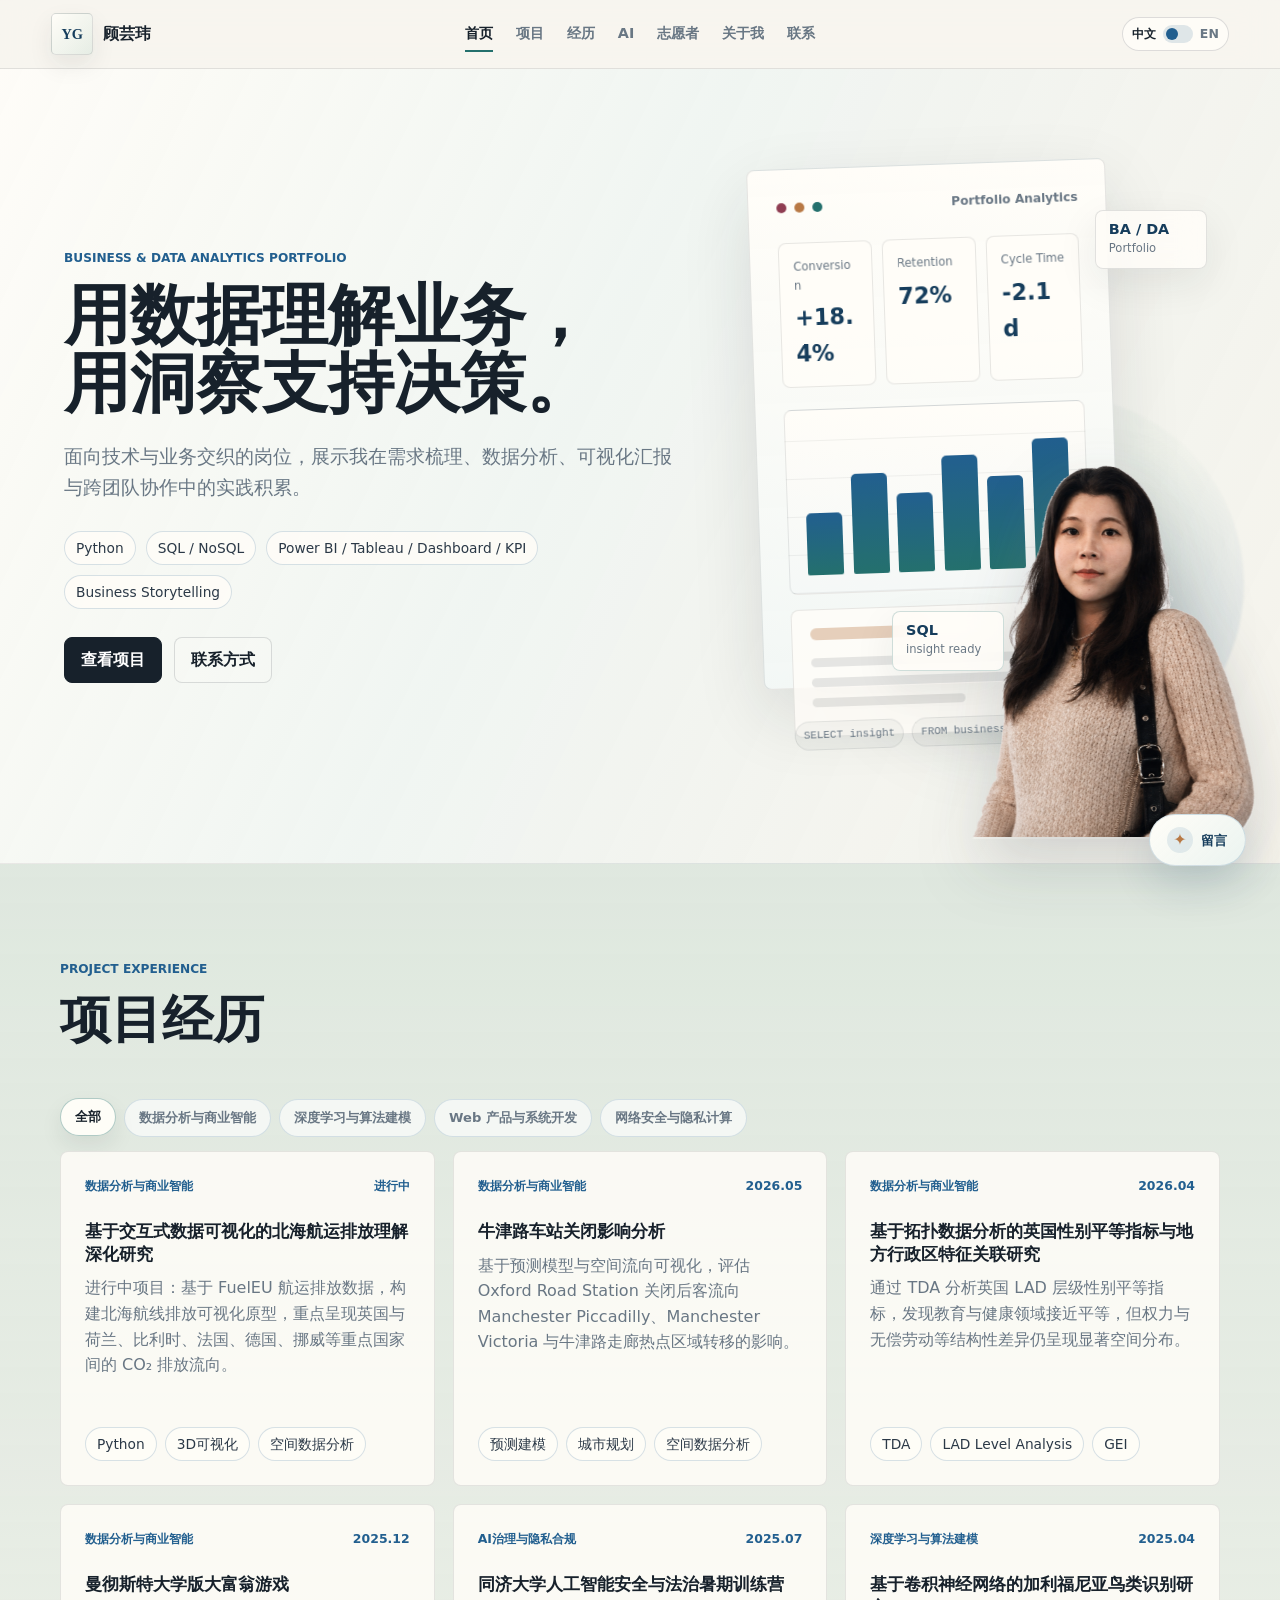
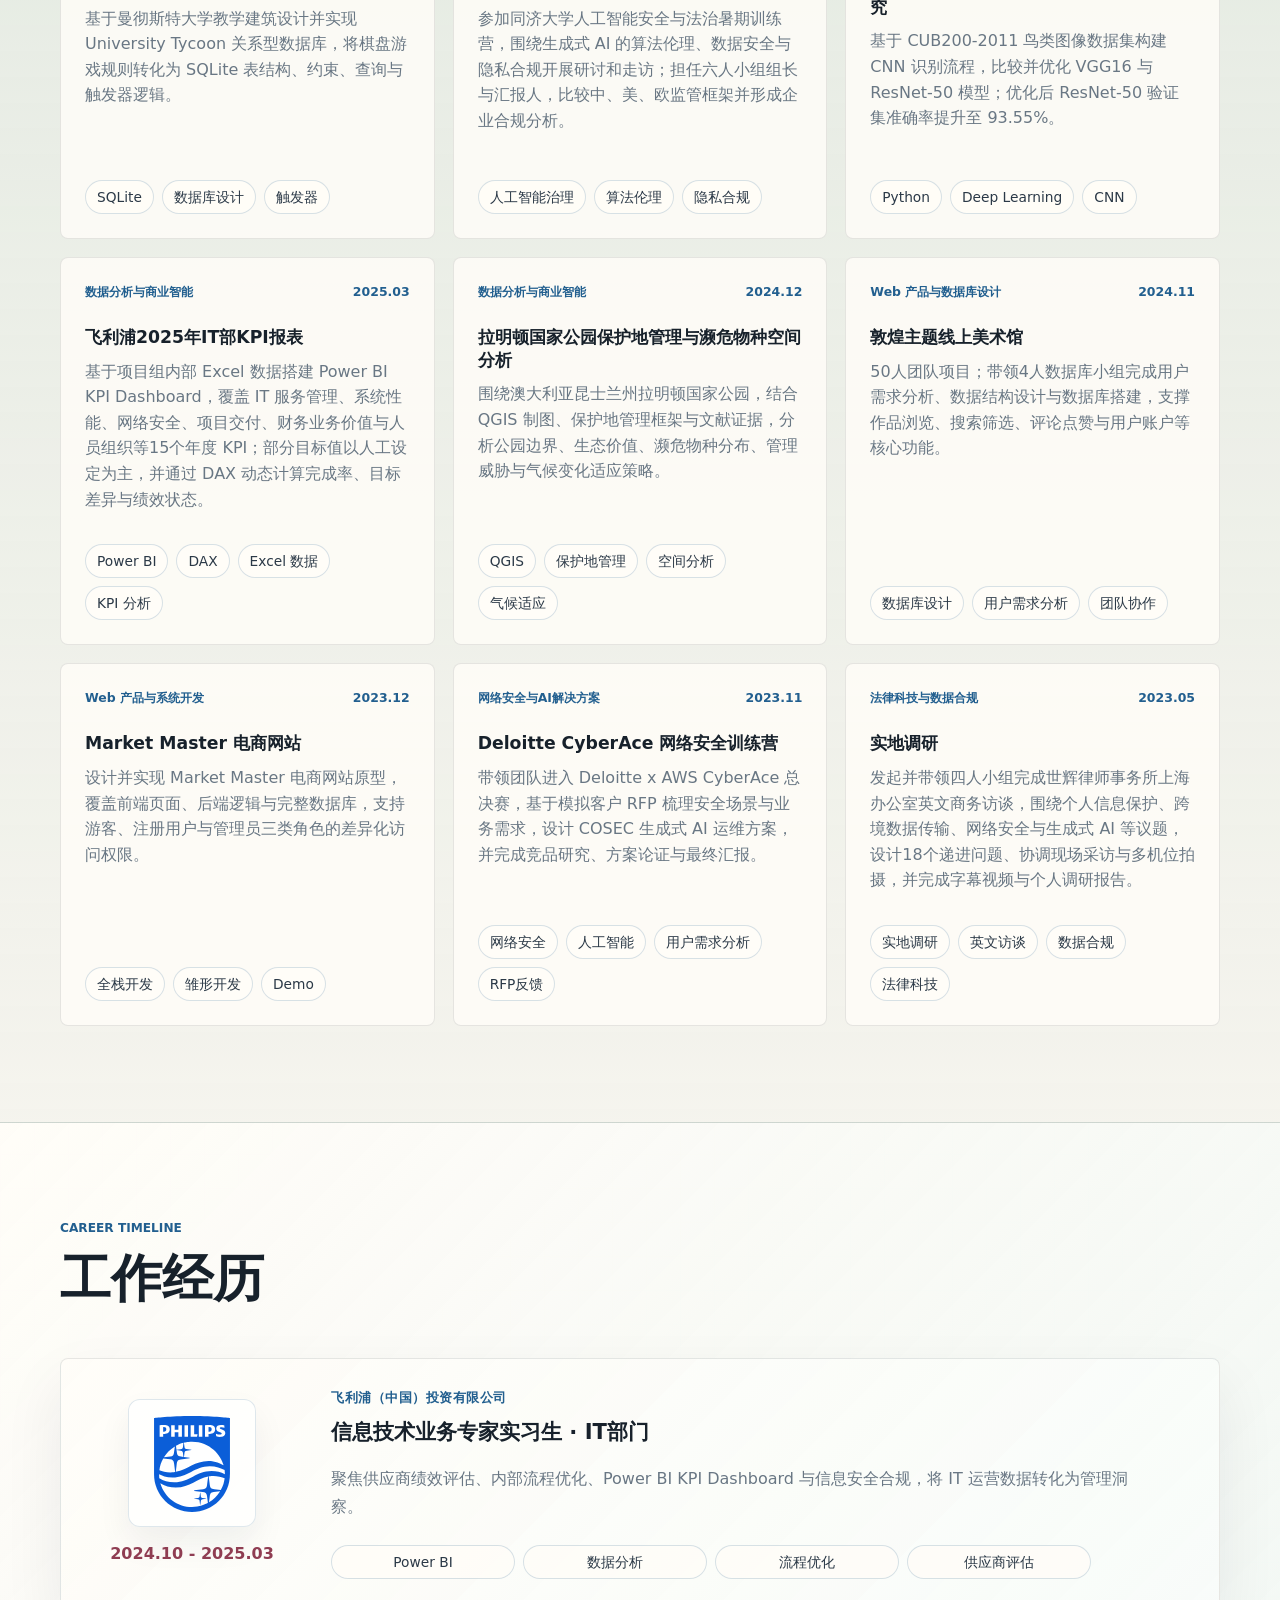
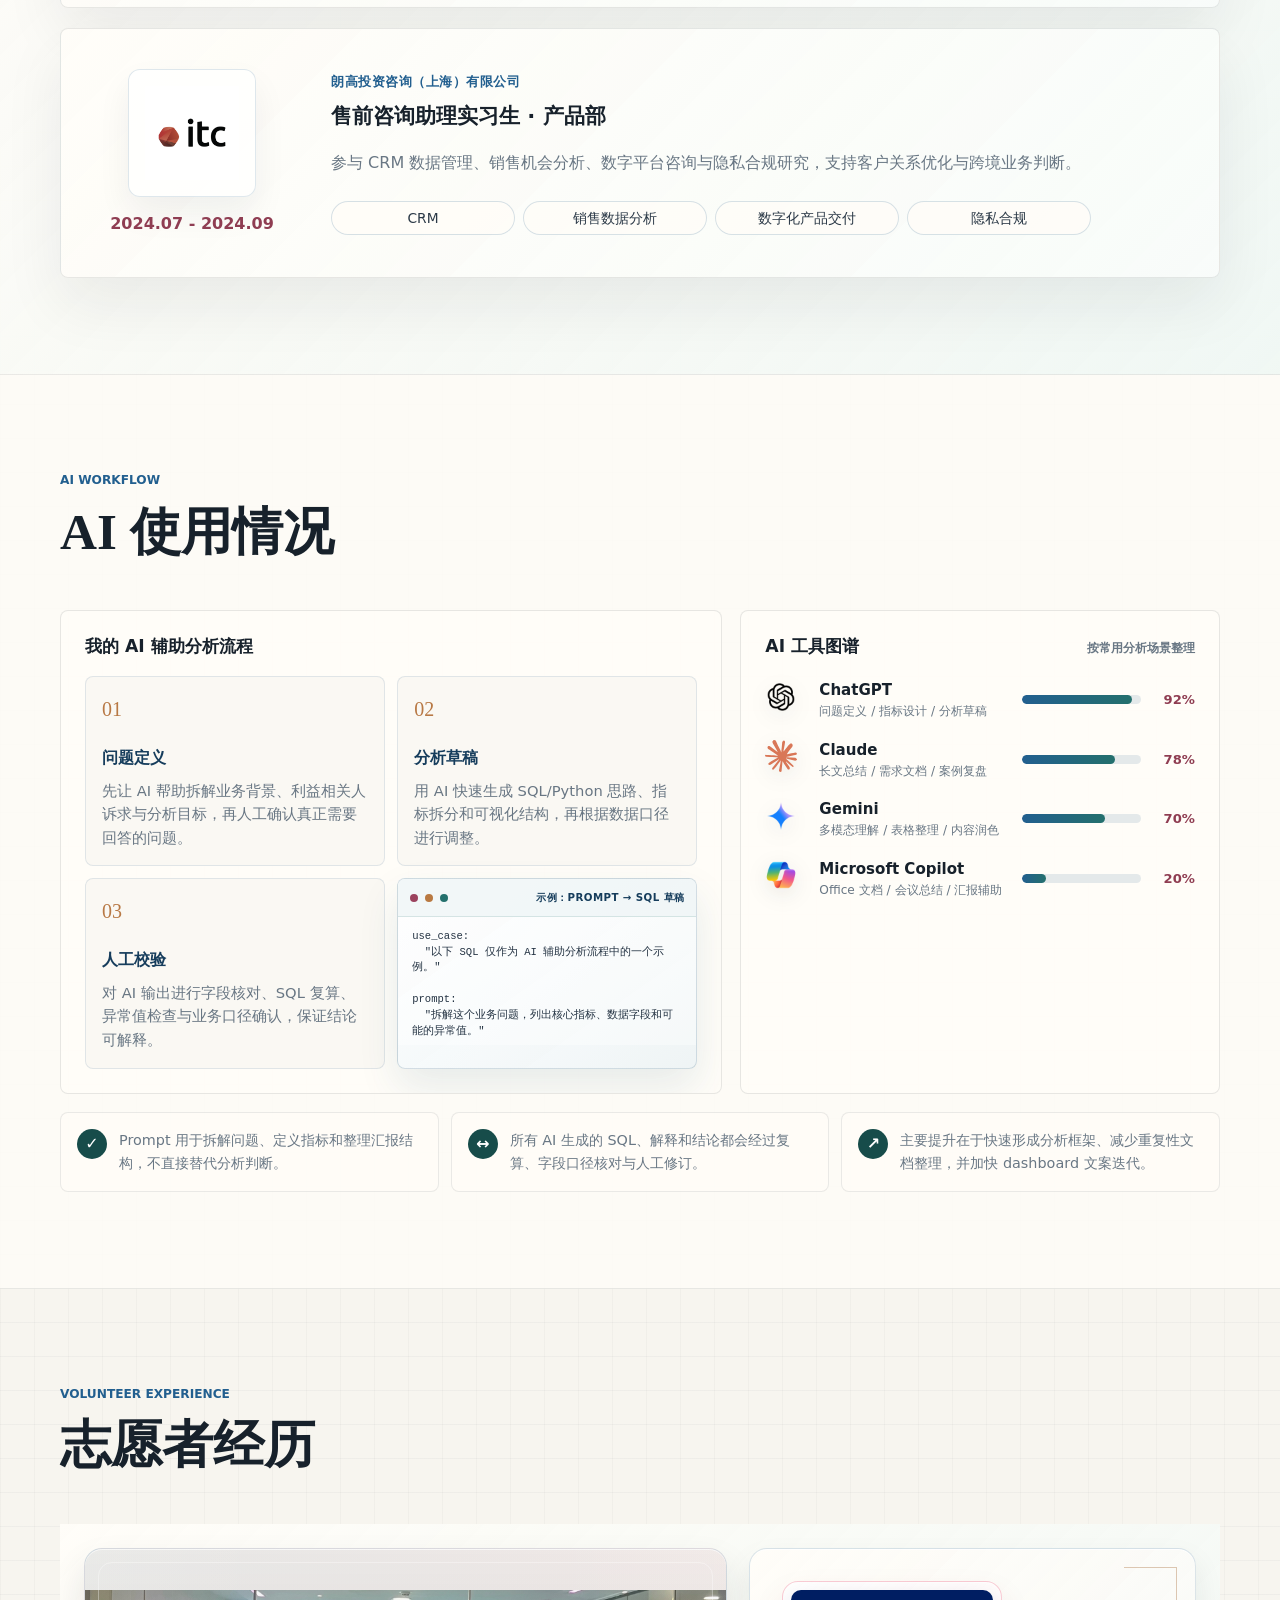
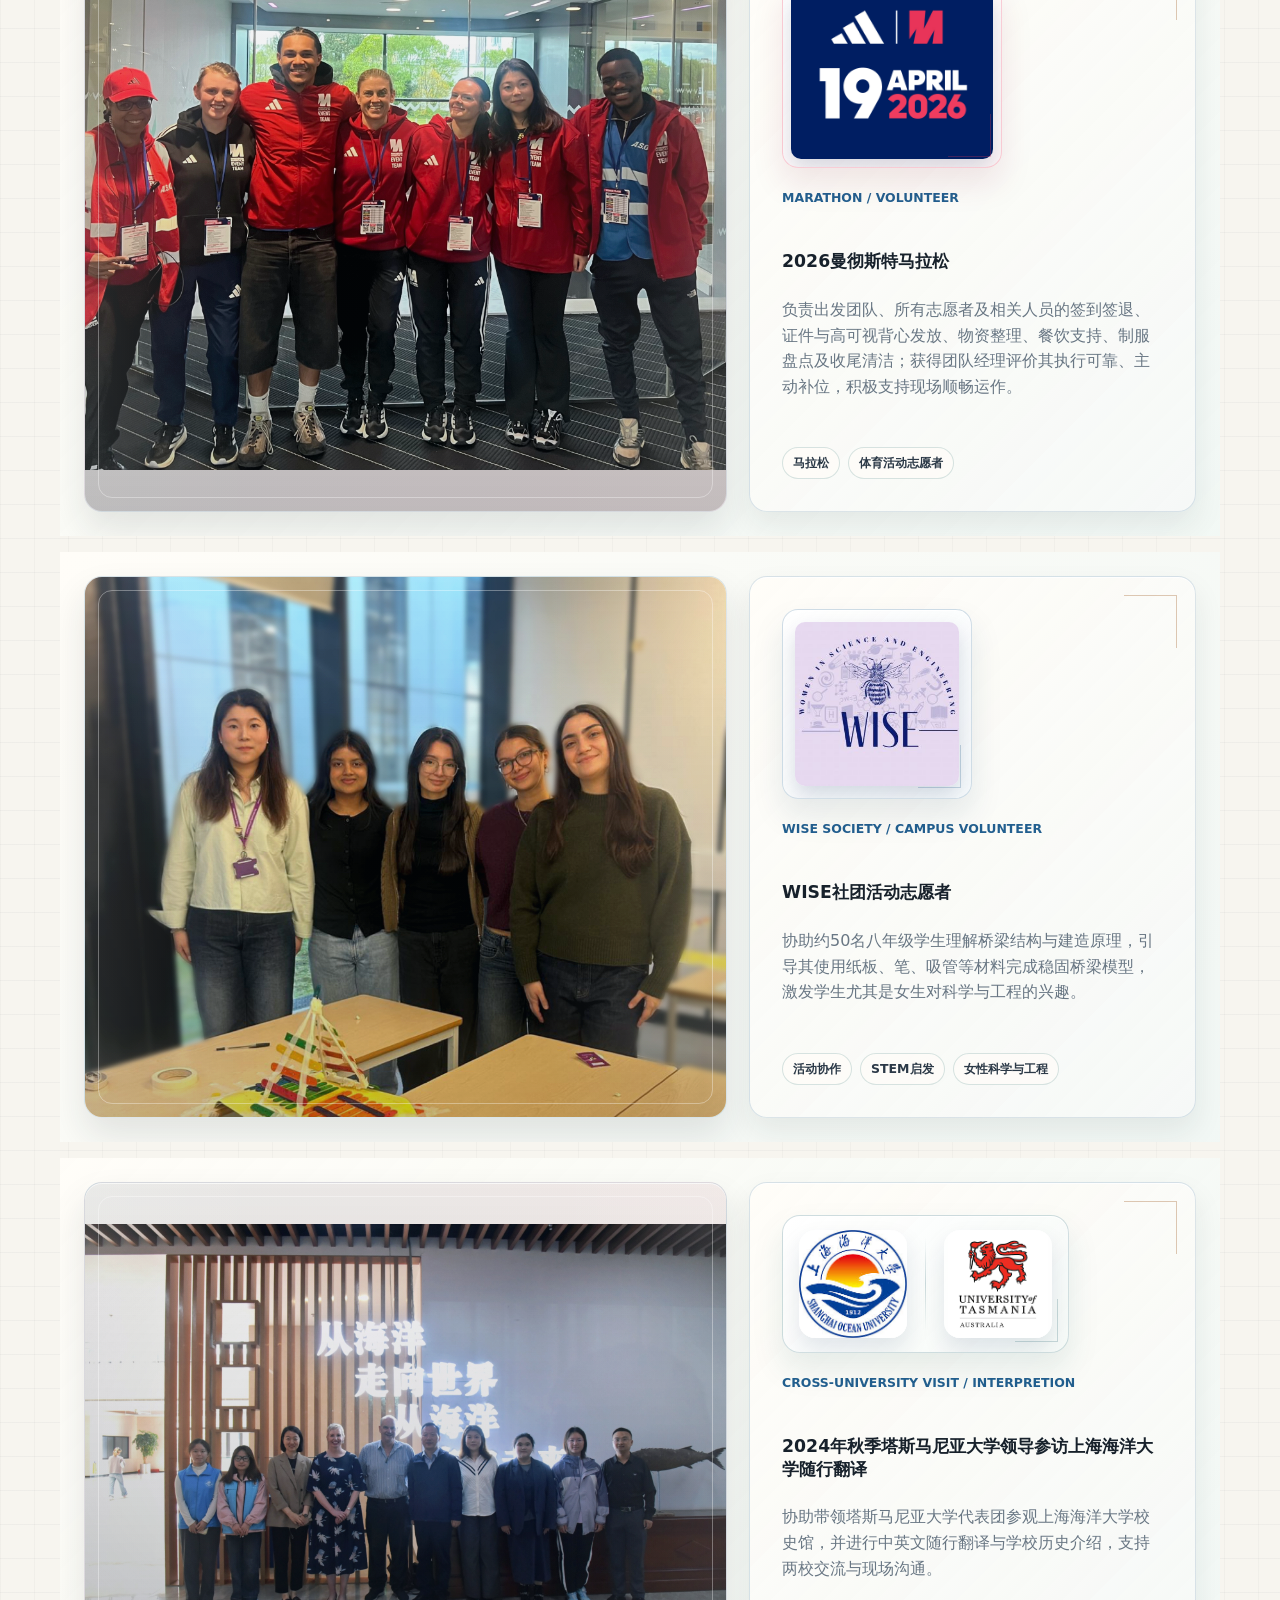
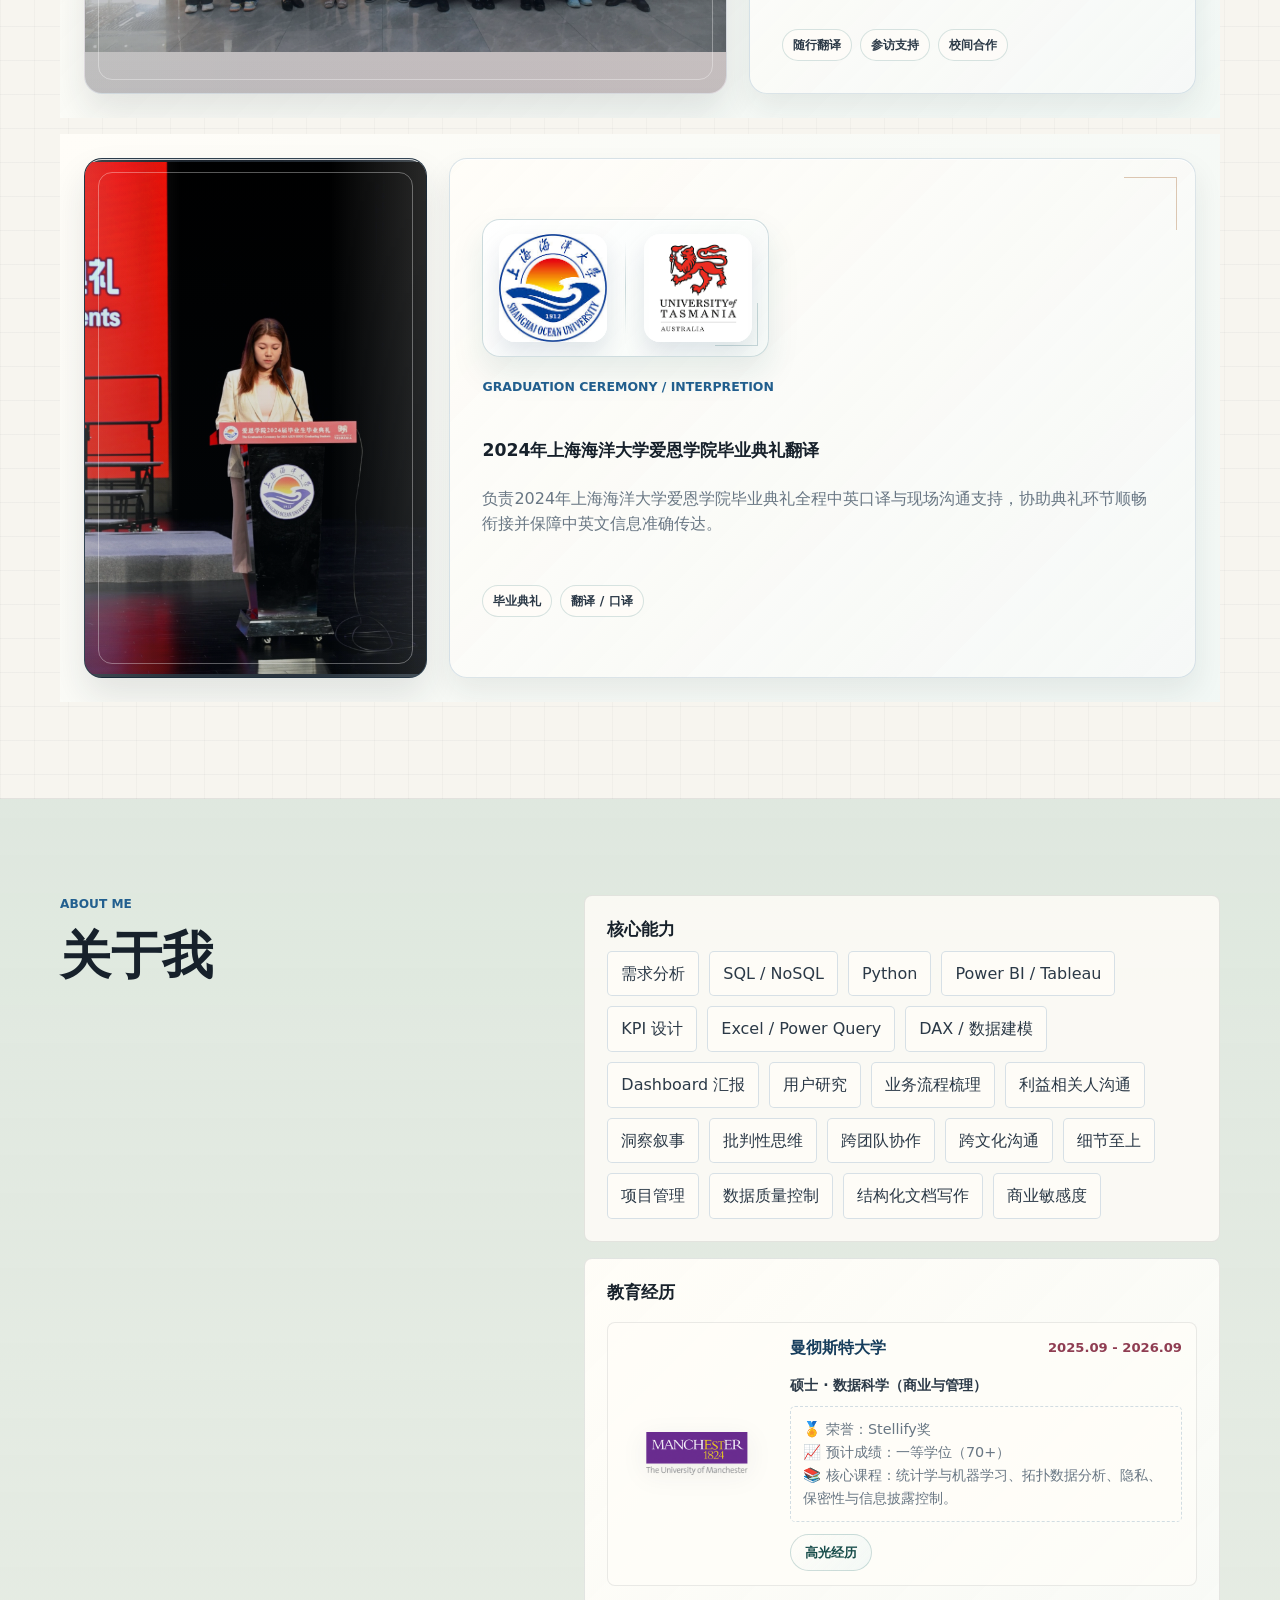
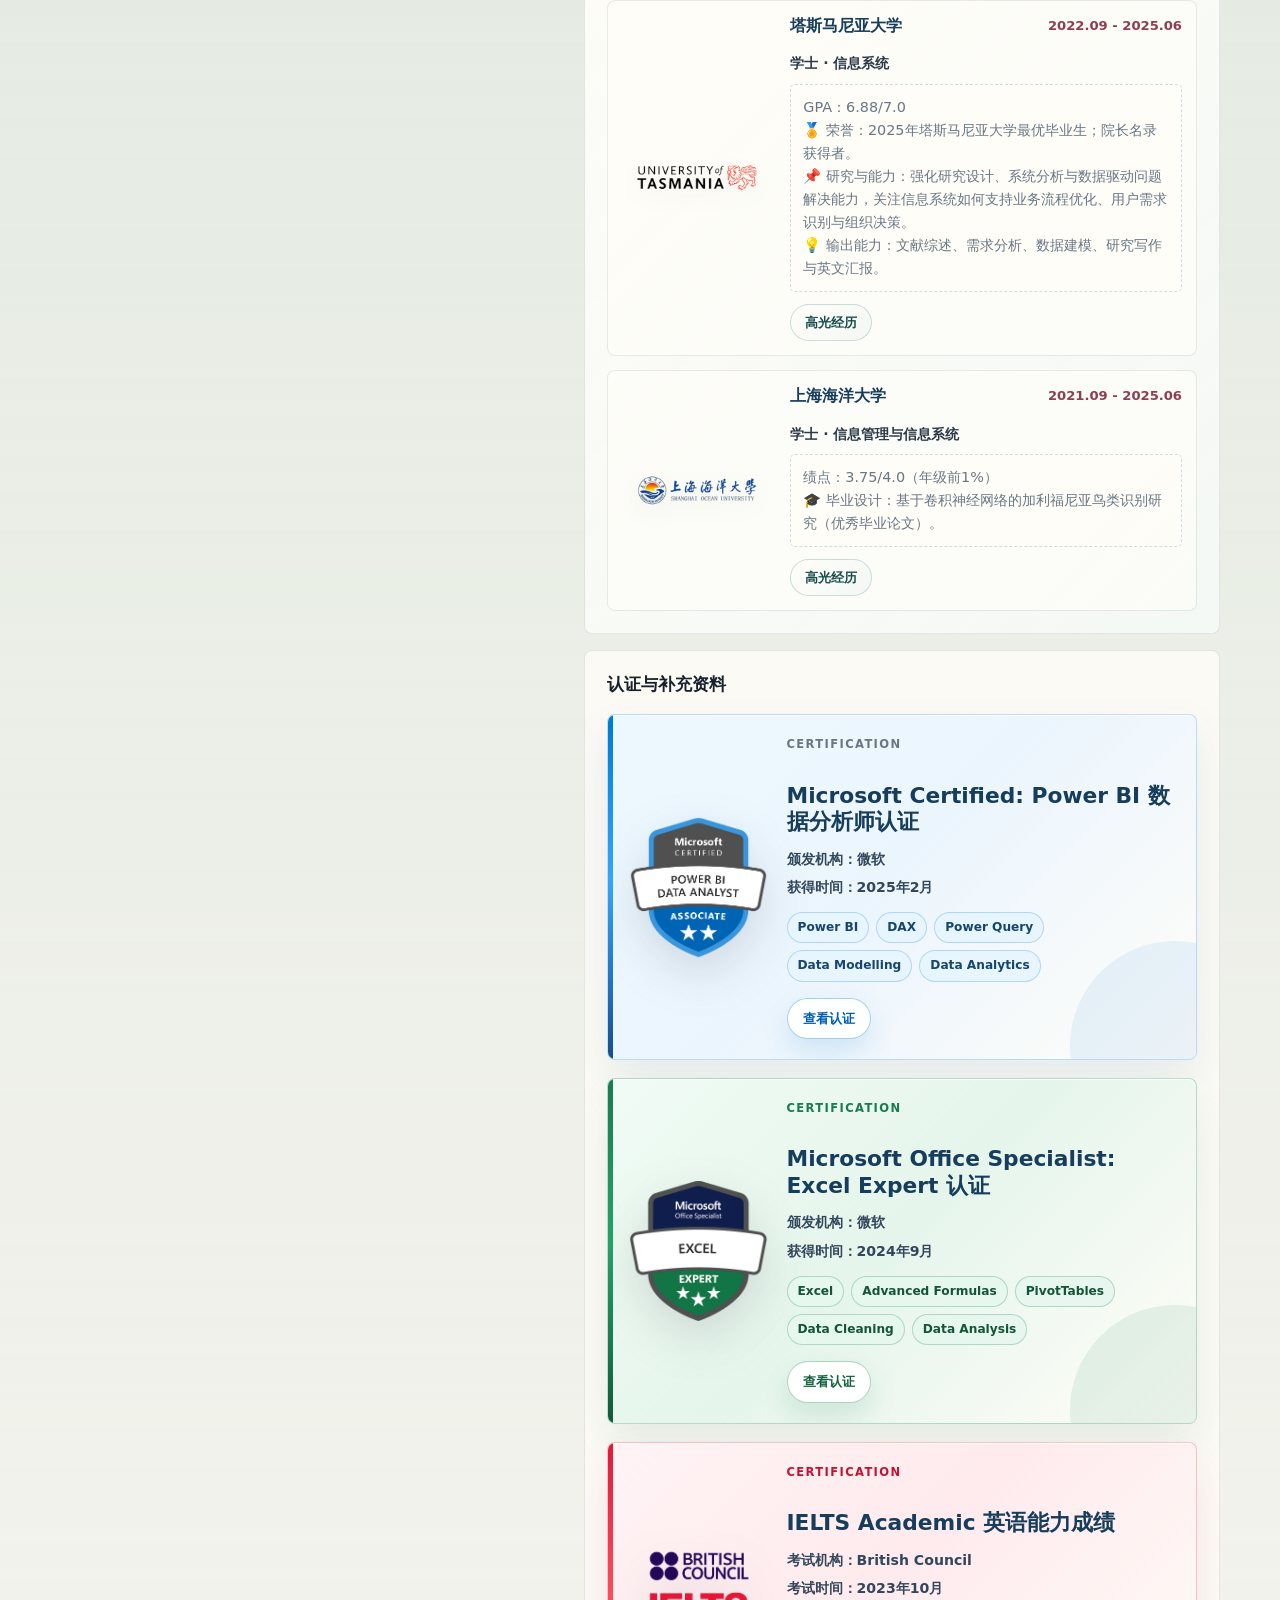
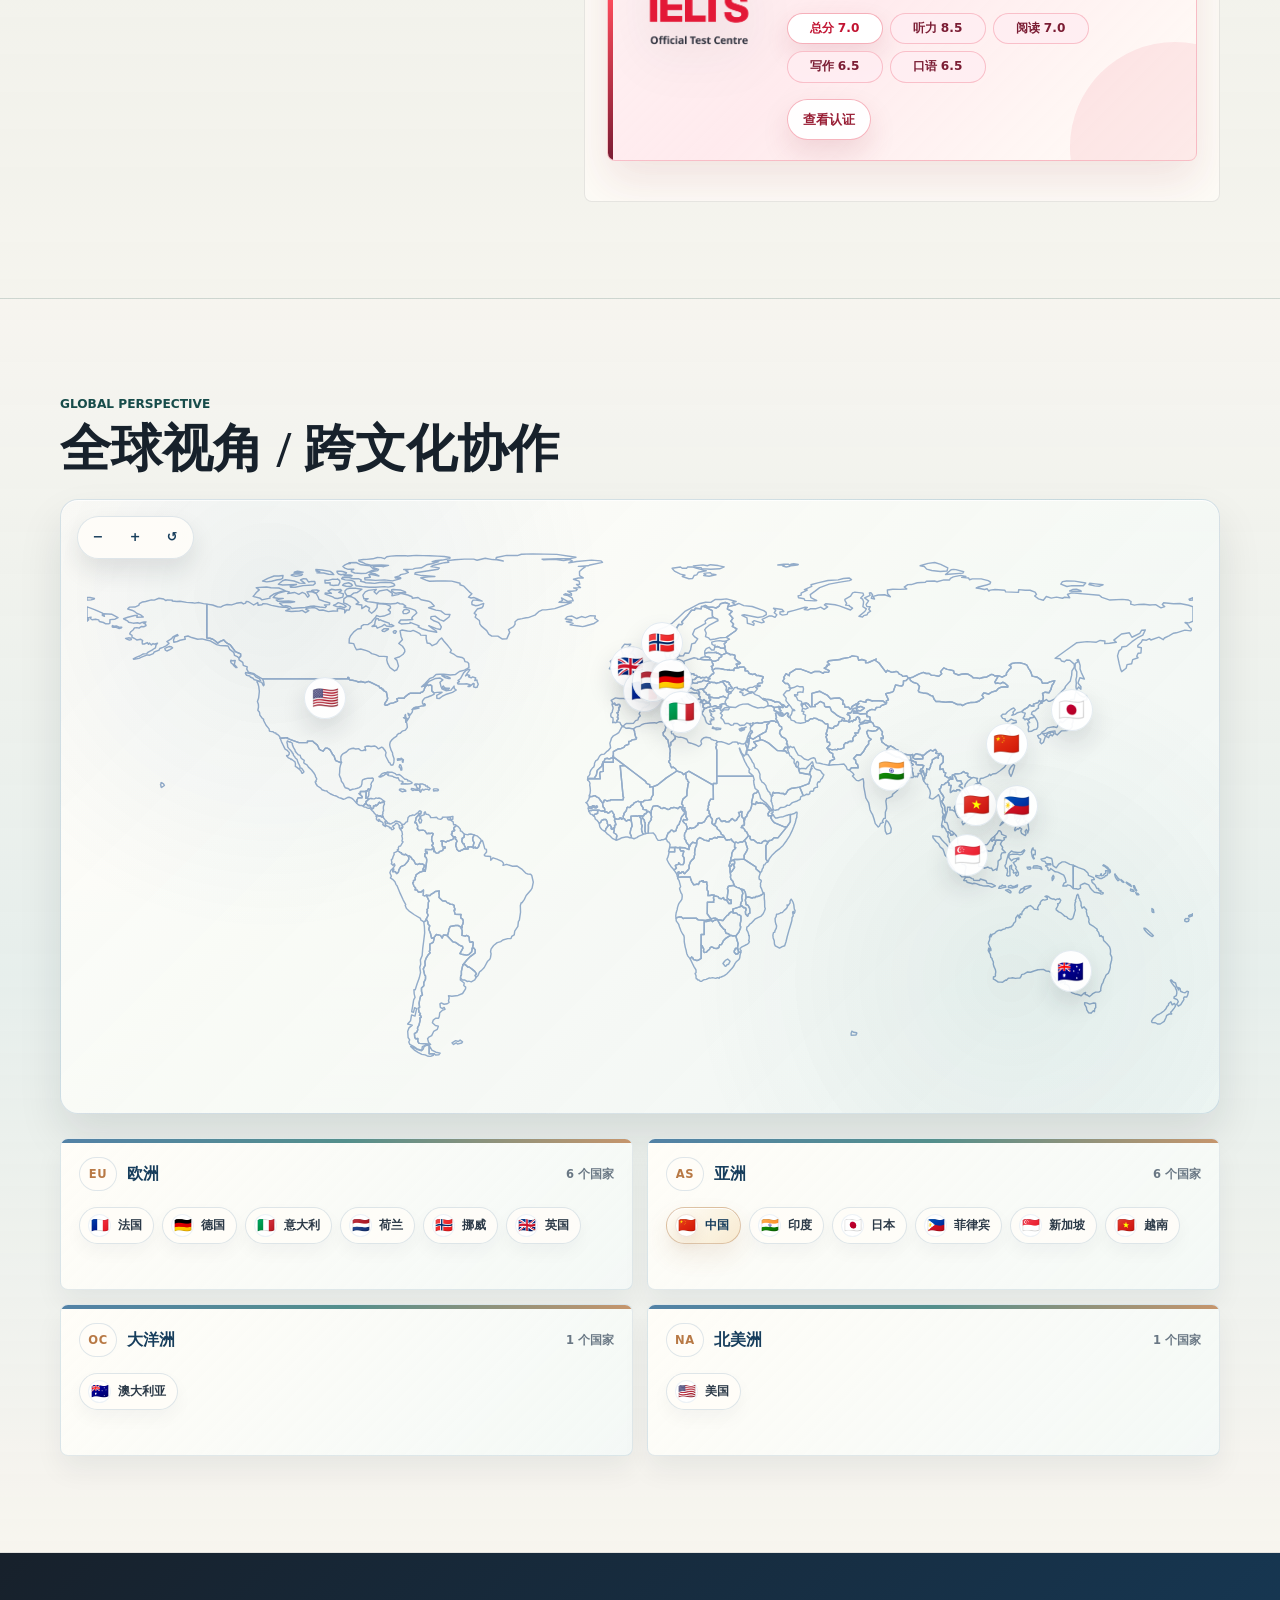
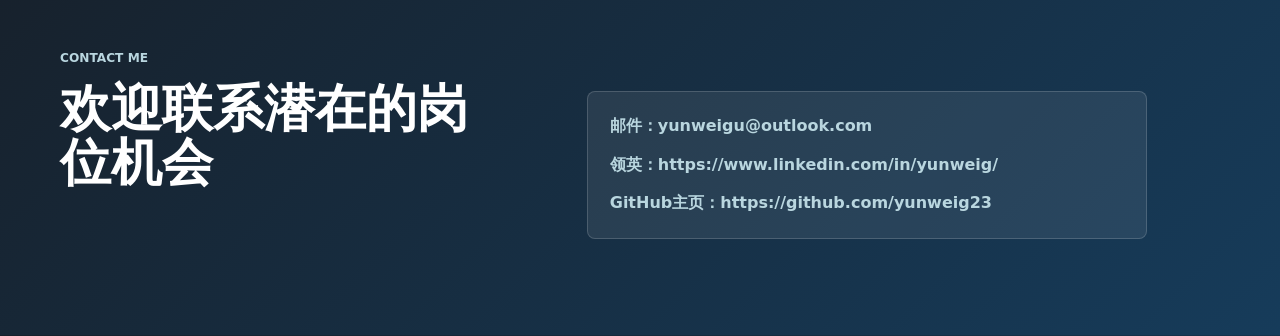
==== commit 456daa10: "Add files via upload" ====
--- a/index.html
+++ b/index.html
@@ -8,6 +8,7 @@
       name="description"
       content="A polished editable portfolio framework for Business Analyst and Data Analyst roles."
     />
+    <meta name="guestbook-api-base" content="" />
     <link rel="stylesheet" href="styles.css" />
   </head>
   <body>
@@ -807,6 +808,71 @@
                     </div>
                   </div>
                   <p data-editable data-key="project.10.detail.four.body">实地调研 / 英文访谈 / 数据合规 / 视频剪辑</p>
+                </article>
+              </div>
+            </article>
+            <article
+              class="project-card interactive-card"
+              data-item
+              data-project-category="analytics"
+              data-project-year="202412"
+              data-project-hide-meta="true"
+              data-project-image="assets/project-lamington-national-park-map.webp"
+              data-project-image-fit="contain"
+              data-project-image-ratio="4-3"
+            >
+              <div class="project-topline">
+                <span data-editable data-key="project.12.type">数据分析与商业智能</span>
+                <span data-editable data-key="project.12.time">2024.12</span>
+              </div>
+              <h3 data-editable data-key="project.12.title">拉明顿国家公园保护地管理与濒危物种空间分析</h3>
+              <p data-editable data-key="project.12.body">
+                围绕澳大利亚昆士兰州拉明顿国家公园，结合 QGIS 制图、保护地管理框架与文献证据，分析公园边界、生态价值、濒危物种分布、管理威胁与气候变化适应策略。
+              </p>
+              <div class="tag-row">
+                <span data-editable data-key="project.12.tag.one">QGIS</span>
+                <span data-editable data-key="project.12.tag.two">保护地管理</span>
+                <span data-editable data-key="project.12.tag.three">空间分析</span>
+                <span data-editable data-key="project.12.tag.four">气候适应</span>
+              </div>
+              <div class="project-detail-source" hidden>
+                <article>
+                  <span>01</span>
+                  <h3 data-editable data-key="project.12.detail.one.title">项目背景</h3>
+                  <p data-editable data-key="project.12.detail.one.body">以拉明顿国家公园为研究对象，梳理其作为澳大利亚冈瓦纳雨林世界遗产区域组成部分的生态价值、国际自然保护联盟第二类国家公园定位与管理目标。</p>
+                </article>
+                <article>
+                  <span>02</span>
+                  <h3 data-editable data-key="project.12.detail.two.title">GIS制图</h3>
+                  <p data-editable data-key="project.12.detail.two.body">使用 QGIS 整合国家公园边界、道路、城市足迹、植被覆盖与濒危物种记录，制作拉明顿国家公园濒危物种空间分布地图，突出保护对象与周边人类活动压力。</p>
+                </article>
+                <article>
+                  <span>03</span>
+                  <h3 data-editable data-key="project.12.detail.three.title">管理分析</h3>
+                  <p data-editable data-key="project.12.detail.three.body">从入侵物种、林火、旅游活动与气候变化等维度评估长期管理威胁，并结合监管、经济与自愿型管理工具，提出面向气候变化的政策、社区参与和科学监测建议。</p>
+                </article>
+                <article class="project-detail-tool-card">
+                  <span>04</span>
+                  <h3 data-editable data-key="project.12.detail.four.title">工具与能力</h3>
+                  <div class="tool-code-panel" aria-hidden="true">
+                    <div>
+                      <b>QGIS</b>
+                      <em>空间制图</em>
+                    </div>
+                    <div>
+                      <b>GIS</b>
+                      <em>图层整合</em>
+                    </div>
+                    <div>
+                      <b>管理框架</b>
+                      <em>威胁评估</em>
+                    </div>
+                    <div>
+                      <b>报告写作</b>
+                      <em>策略建议</em>
+                    </div>
+                  </div>
+                  <p data-editable data-key="project.12.detail.four.body">QGIS 制图 / 空间数据分析 / 保护地管理 / 气候适应策略</p>
                 </article>
               </div>
             </article>
@@ -1686,6 +1752,56 @@
             </div>
           </article>
         </div>
+      </section>
+    </div>
+
+
+    <div class="guestbook-widget" data-guestbook>
+      <button class="guestbook-fab" type="button" aria-expanded="false" aria-controls="guestbookPanel">
+        <span aria-hidden="true">✦</span>
+        <strong class="guestbook-zh">留言</strong>
+        <strong class="guestbook-en">Notes</strong>
+      </button>
+      <section class="guestbook-panel" id="guestbookPanel" aria-hidden="true">
+        <header class="guestbook-head">
+          <div>
+            <p class="guestbook-kicker">Guestbook</p>
+            <h2>
+              <span class="guestbook-zh">浮动留言墙</span>
+              <span class="guestbook-en">Floating Notes</span>
+            </h2>
+          </div>
+          <button class="guestbook-close" type="button" aria-label="Close guestbook">×</button>
+        </header>
+        <p class="guestbook-intro">
+          <span class="guestbook-zh">留下想说的话，审核通过后会出现在这里。</span>
+          <span class="guestbook-en">You are welcome to leave any comment. Approved messages will float here.</span>
+        </p>
+        <div class="guestbook-barrage" aria-live="polite">
+          <div class="guestbook-barrage-track" data-guestbook-track></div>
+        </div>
+        <form class="guestbook-form" data-guestbook-form>
+          <label>
+            <span class="guestbook-zh">姓名</span>
+            <span class="guestbook-en">Name</span>
+            <input name="name" type="text" maxlength="60" required />
+          </label>
+          <label>
+            <span class="guestbook-zh">联系方式（可选）</span>
+            <span class="guestbook-en">Contact (optional)</span>
+            <input name="contact" type="text" maxlength="120" />
+          </label>
+          <label class="guestbook-message-field">
+            <span class="guestbook-zh">留言</span>
+            <span class="guestbook-en">Message</span>
+            <textarea name="message" rows="4" maxlength="600" required></textarea>
+          </label>
+          <button type="submit">
+            <span class="guestbook-zh">提交留言</span>
+            <span class="guestbook-en">Submit note</span>
+          </button>
+        </form>
+        <p class="guestbook-status" data-guestbook-status></p>
       </section>
     </div>
 
--- a/styles.css
+++ b/styles.css
@@ -4451,3 +4451,314 @@
     flex-basis: min(72vw, 210px);
   }
 }
+
+
+/* Floating moderated guestbook */
+.guestbook-widget {
+  position: fixed;
+  right: clamp(18px, 3vw, 34px);
+  bottom: clamp(18px, 3vw, 34px);
+  z-index: 60;
+  color: var(--ink);
+}
+
+.guestbook-fab {
+  display: inline-flex;
+  align-items: center;
+  gap: 8px;
+  min-width: 86px;
+  min-height: 52px;
+  padding: 0 17px;
+  border: 1px solid rgba(34, 95, 143, 0.18);
+  border-radius: 999px;
+  background:
+    linear-gradient(135deg, rgba(255, 253, 248, 0.92), rgba(232, 242, 239, 0.86)),
+    var(--surface);
+  box-shadow: 0 18px 40px rgba(23, 68, 101, 0.16);
+  color: var(--data-blue-deep);
+  cursor: pointer;
+  font: inherit;
+  transition: transform var(--speed) ease, box-shadow var(--speed) ease, border-color var(--speed) ease;
+}
+
+.guestbook-fab:hover {
+  transform: translateY(-2px);
+  border-color: rgba(34, 95, 143, 0.34);
+  box-shadow: 0 24px 54px rgba(23, 68, 101, 0.2);
+}
+
+.guestbook-fab span {
+  display: grid;
+  place-items: center;
+  width: 26px;
+  height: 26px;
+  border-radius: 999px;
+  background: rgba(34, 95, 143, 0.1);
+  color: var(--copper);
+}
+
+.guestbook-fab strong {
+  font-size: 0.82rem;
+  font-weight: 860;
+  letter-spacing: 0.04em;
+}
+
+.guestbook-panel {
+  position: absolute;
+  right: 0;
+  bottom: 68px;
+  display: grid;
+  width: min(92vw, 460px);
+  max-height: min(78vh, 680px);
+  padding: 20px;
+  border: 1px solid rgba(34, 95, 143, 0.16);
+  border-radius: 18px;
+  background:
+    radial-gradient(circle at 88% 10%, rgba(184, 121, 69, 0.15), transparent 30%),
+    linear-gradient(145deg, rgba(255, 253, 248, 0.96), rgba(241, 247, 244, 0.92));
+  box-shadow: 0 28px 78px rgba(23, 33, 43, 0.18);
+  backdrop-filter: blur(18px) saturate(120%);
+  opacity: 0;
+  pointer-events: none;
+  transform: translateY(12px) scale(0.97);
+  transition: opacity var(--speed) ease, transform var(--speed) ease;
+}
+
+.guestbook-widget.is-open .guestbook-panel {
+  opacity: 1;
+  pointer-events: auto;
+  transform: translateY(0) scale(1);
+}
+
+.guestbook-head {
+  display: flex;
+  align-items: flex-start;
+  justify-content: space-between;
+  gap: 16px;
+}
+
+.guestbook-kicker {
+  margin: 0 0 4px;
+  color: var(--data-blue);
+  font-size: 0.7rem;
+  font-weight: 860;
+  letter-spacing: 0.16em;
+  text-transform: uppercase;
+}
+
+.guestbook-head h2 {
+  margin: 0;
+  color: var(--ink);
+  font-family: Georgia, "Times New Roman", "Songti SC", serif;
+  font-size: clamp(1.5rem, 4vw, 2rem);
+  line-height: 1.05;
+}
+
+.guestbook-close {
+  display: grid;
+  place-items: center;
+  width: 36px;
+  height: 36px;
+  border: 1px solid rgba(23, 33, 43, 0.12);
+  border-radius: 999px;
+  background: rgba(255, 253, 248, 0.78);
+  color: var(--ink);
+  cursor: pointer;
+  font-size: 1.2rem;
+}
+
+.guestbook-intro {
+  margin: 10px 0 16px;
+  color: var(--muted);
+  font-size: 0.86rem;
+  font-weight: 720;
+  line-height: 1.5;
+}
+
+.guestbook-barrage {
+  position: relative;
+  min-height: 178px;
+  margin-bottom: 16px;
+  overflow: hidden;
+  border: 1px solid rgba(34, 95, 143, 0.12);
+  border-radius: 16px;
+  background:
+    linear-gradient(rgba(34, 95, 143, 0.055) 1px, transparent 1px),
+    linear-gradient(90deg, rgba(34, 95, 143, 0.045) 1px, transparent 1px),
+    rgba(255, 255, 255, 0.42);
+  background-size: 28px 28px;
+}
+
+.guestbook-barrage::after {
+  content: "";
+  position: absolute;
+  inset: 0;
+  pointer-events: none;
+  background: linear-gradient(90deg, rgba(247, 245, 239, 0.95), transparent 14%, transparent 84%, rgba(247, 245, 239, 0.95));
+}
+
+.guestbook-barrage-track {
+  position: absolute;
+  inset: 0;
+}
+
+.guestbook-note {
+  position: absolute;
+  top: calc(18px + var(--row) * 43px);
+  left: 100%;
+  display: inline-flex;
+  align-items: center;
+  gap: 9px;
+  max-width: 86%;
+  padding: 9px 13px;
+  border: 1px solid rgba(34, 95, 143, 0.12);
+  border-radius: 999px;
+  background: rgba(255, 253, 248, 0.88);
+  box-shadow: 0 12px 26px rgba(23, 68, 101, 0.08);
+  color: var(--ink-soft);
+  font-size: 0.78rem;
+  font-weight: 760;
+  line-height: 1.25;
+  white-space: nowrap;
+  animation: guestbook-float var(--duration) linear infinite;
+  animation-delay: var(--delay);
+}
+
+.guestbook-note b {
+  color: var(--data-blue-deep);
+}
+
+.guestbook-note span {
+  overflow: hidden;
+  text-overflow: ellipsis;
+}
+
+.guestbook-barrage:hover .guestbook-note {
+  animation-play-state: paused;
+}
+
+.guestbook-empty {
+  display: grid;
+  place-items: center;
+  height: 100%;
+  padding: 18px;
+  color: var(--muted);
+  font-size: 0.82rem;
+  font-weight: 760;
+  text-align: center;
+}
+
+@keyframes guestbook-float {
+  from {
+    transform: translateX(0);
+  }
+  to {
+    transform: translateX(calc(-100vw - 460px));
+  }
+}
+
+.guestbook-form {
+  display: grid;
+  grid-template-columns: 1fr 1fr;
+  gap: 10px;
+}
+
+.guestbook-form label {
+  display: grid;
+  gap: 5px;
+  color: var(--data-blue-deep);
+  font-size: 0.72rem;
+  font-weight: 840;
+}
+
+.guestbook-message-field {
+  grid-column: 1 / -1;
+}
+
+.guestbook-form input,
+.guestbook-form textarea {
+  width: 100%;
+  border: 1px solid rgba(34, 95, 143, 0.16);
+  border-radius: 12px;
+  background: rgba(255, 255, 255, 0.7);
+  color: var(--ink);
+  font: inherit;
+  font-size: 0.86rem;
+  outline: none;
+  padding: 10px 11px;
+}
+
+.guestbook-form textarea {
+  resize: vertical;
+  min-height: 94px;
+}
+
+.guestbook-form input:focus,
+.guestbook-form textarea:focus {
+  border-color: rgba(34, 95, 143, 0.46);
+  box-shadow: 0 0 0 3px rgba(34, 95, 143, 0.1);
+}
+
+.guestbook-form button {
+  grid-column: 1 / -1;
+  min-height: 42px;
+  border: 0;
+  border-radius: 999px;
+  background: var(--data-blue-deep);
+  color: white;
+  cursor: pointer;
+  font: inherit;
+  font-size: 0.84rem;
+  font-weight: 860;
+  letter-spacing: 0.04em;
+}
+
+.guestbook-form button:disabled {
+  cursor: progress;
+  opacity: 0.62;
+}
+
+.guestbook-status {
+  min-height: 20px;
+  margin: 10px 0 0;
+  color: var(--muted);
+  font-size: 0.78rem;
+  font-weight: 760;
+}
+
+.guestbook-status[data-tone="success"] {
+  color: #1d6f48;
+}
+
+.guestbook-status[data-tone="warn"] {
+  color: #9a4a38;
+}
+
+.guestbook-en {
+  display: none;
+}
+
+body[data-lang="en"] .guestbook-zh {
+  display: none;
+}
+
+body[data-lang="en"] .guestbook-en {
+  display: inline;
+}
+
+@media (max-width: 640px) {
+  .guestbook-widget {
+    right: 14px;
+    bottom: 14px;
+  }
+
+  .guestbook-panel {
+    width: calc(100vw - 28px);
+    max-height: 82vh;
+    padding: 16px;
+  }
+
+  .guestbook-form {
+    grid-template-columns: 1fr;
+  }
+}
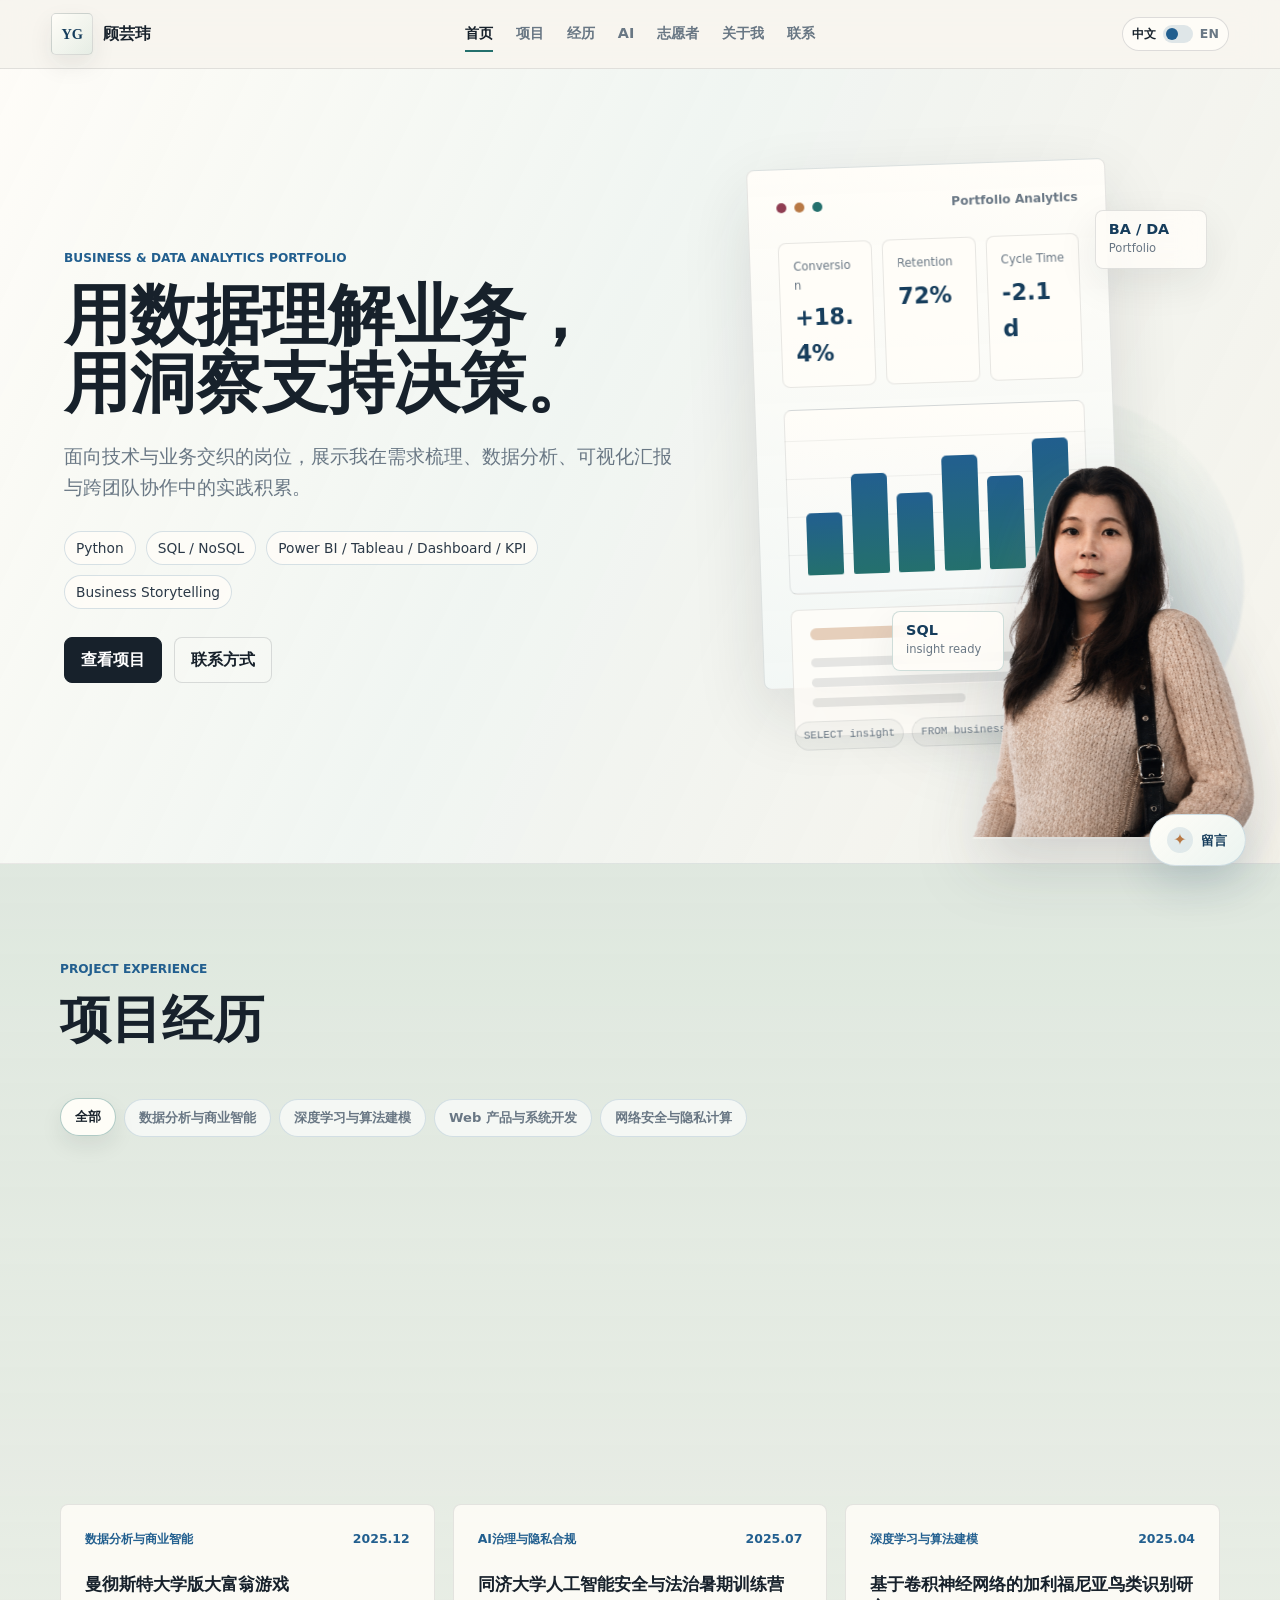
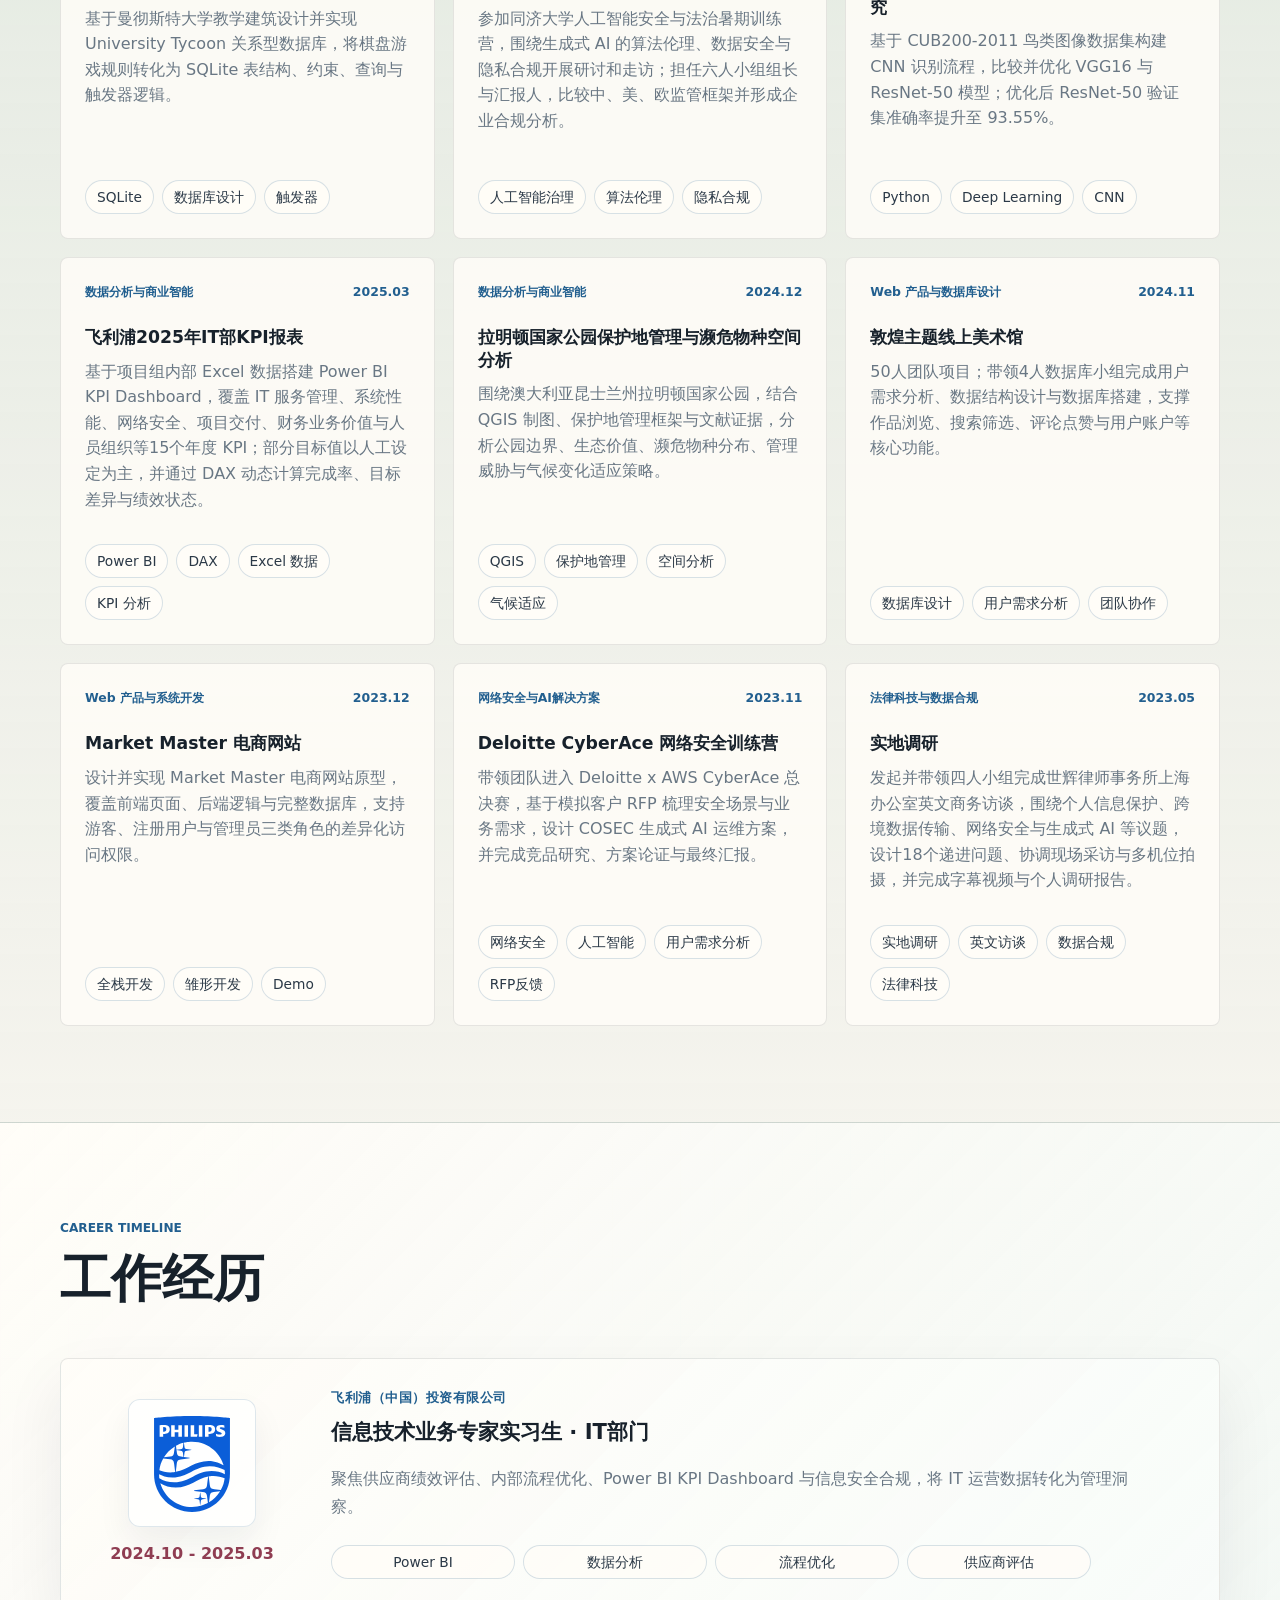
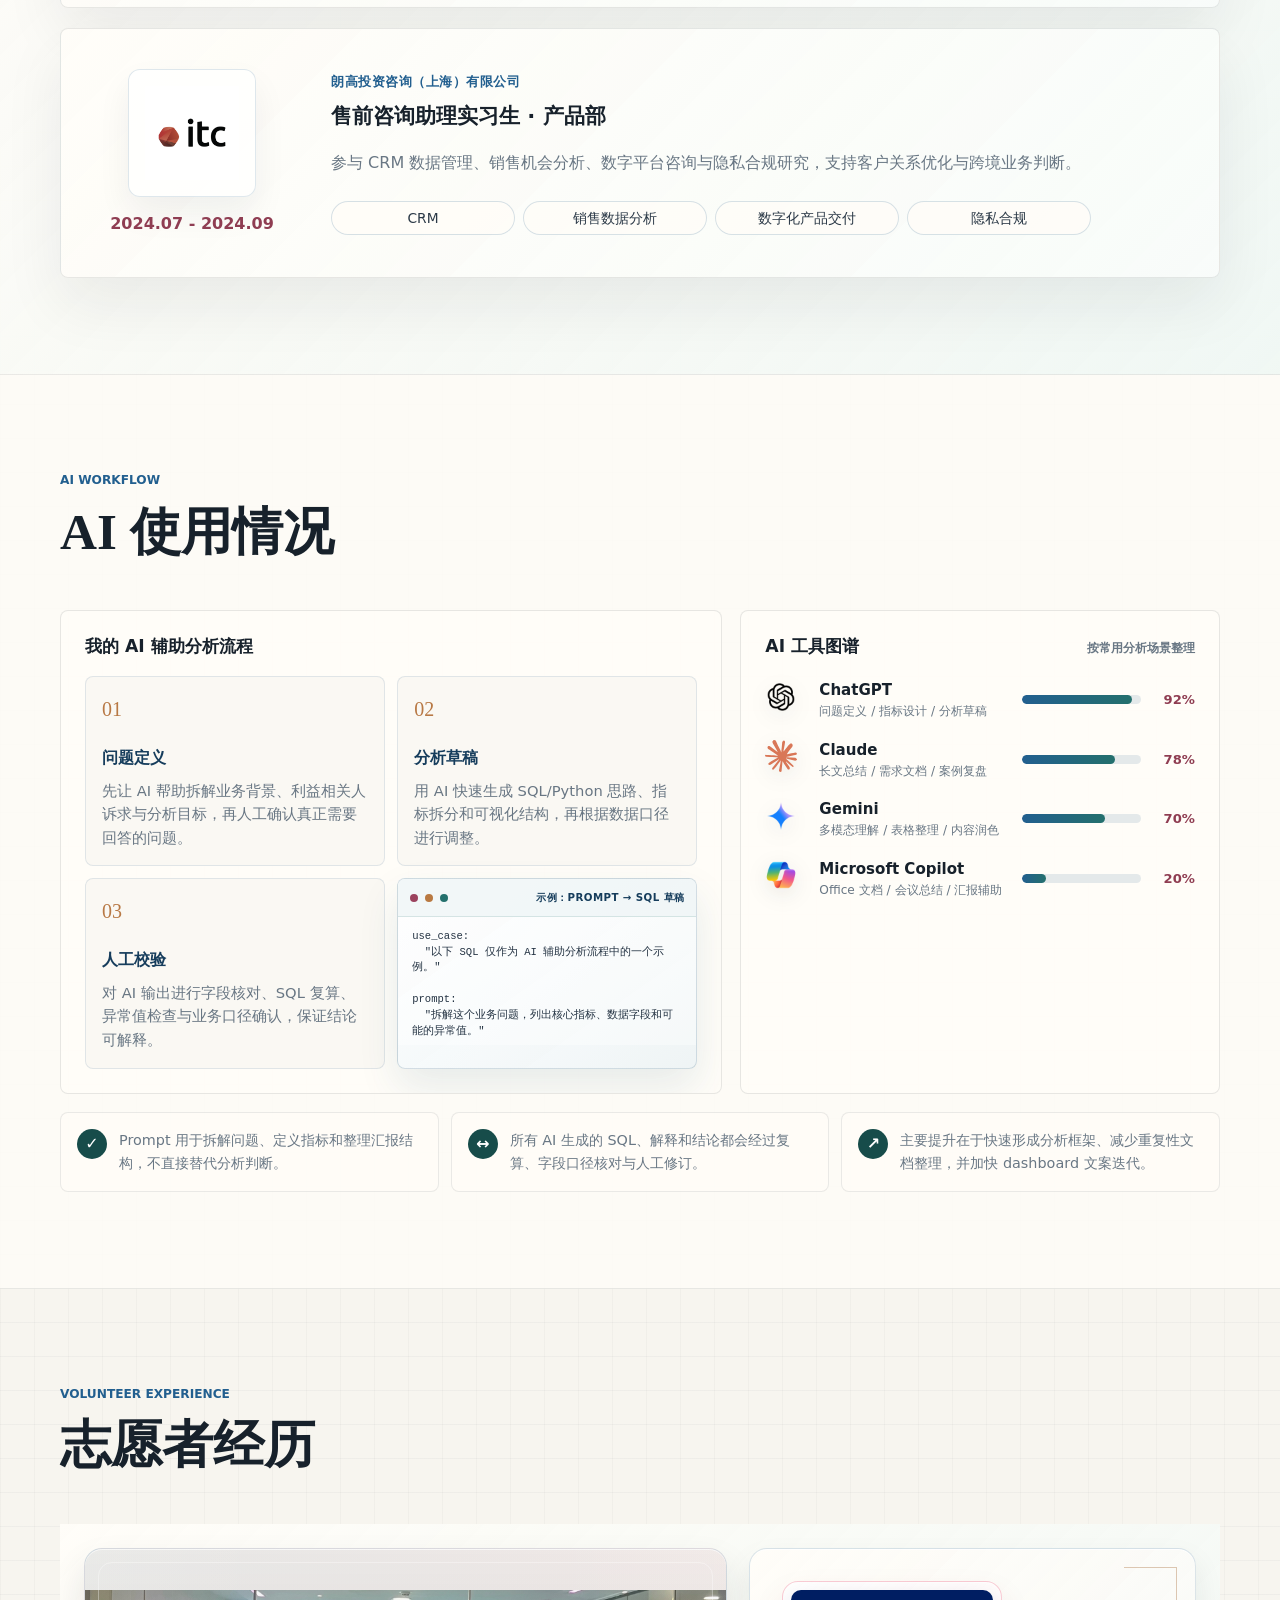
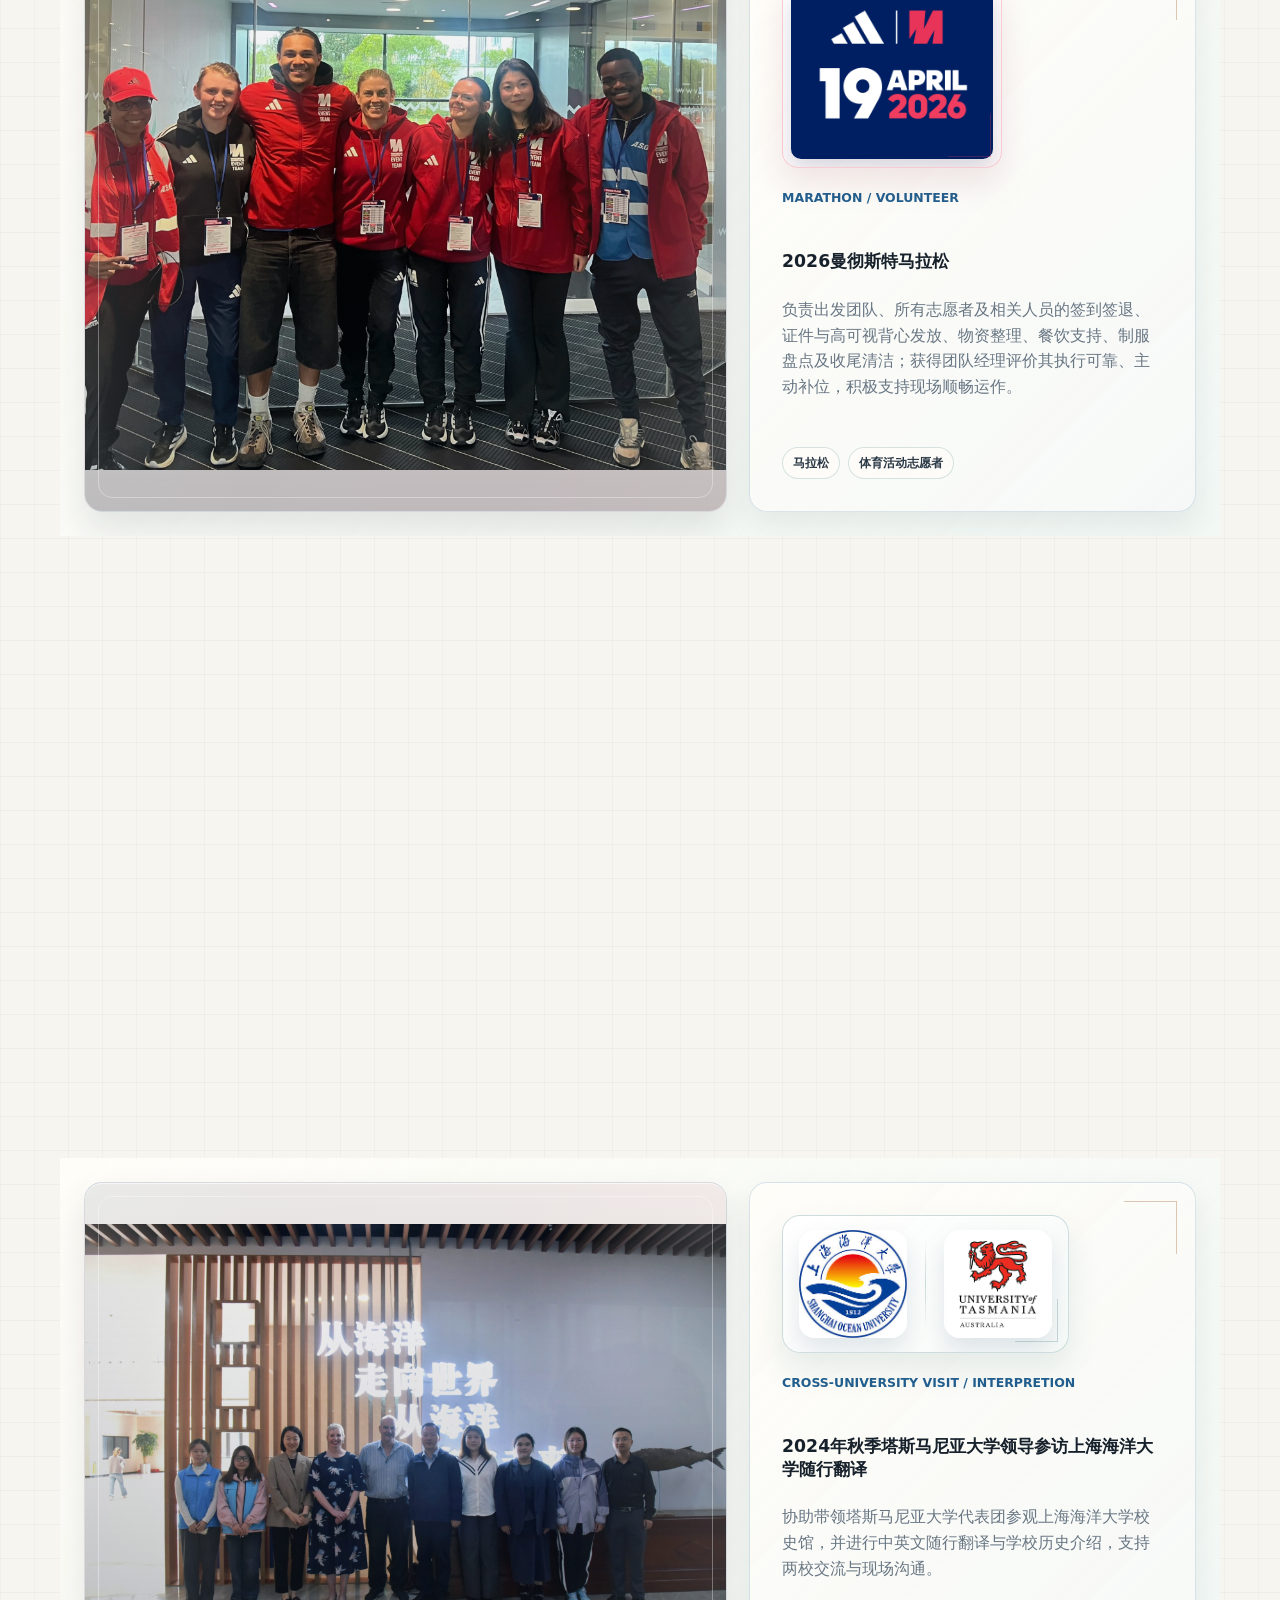
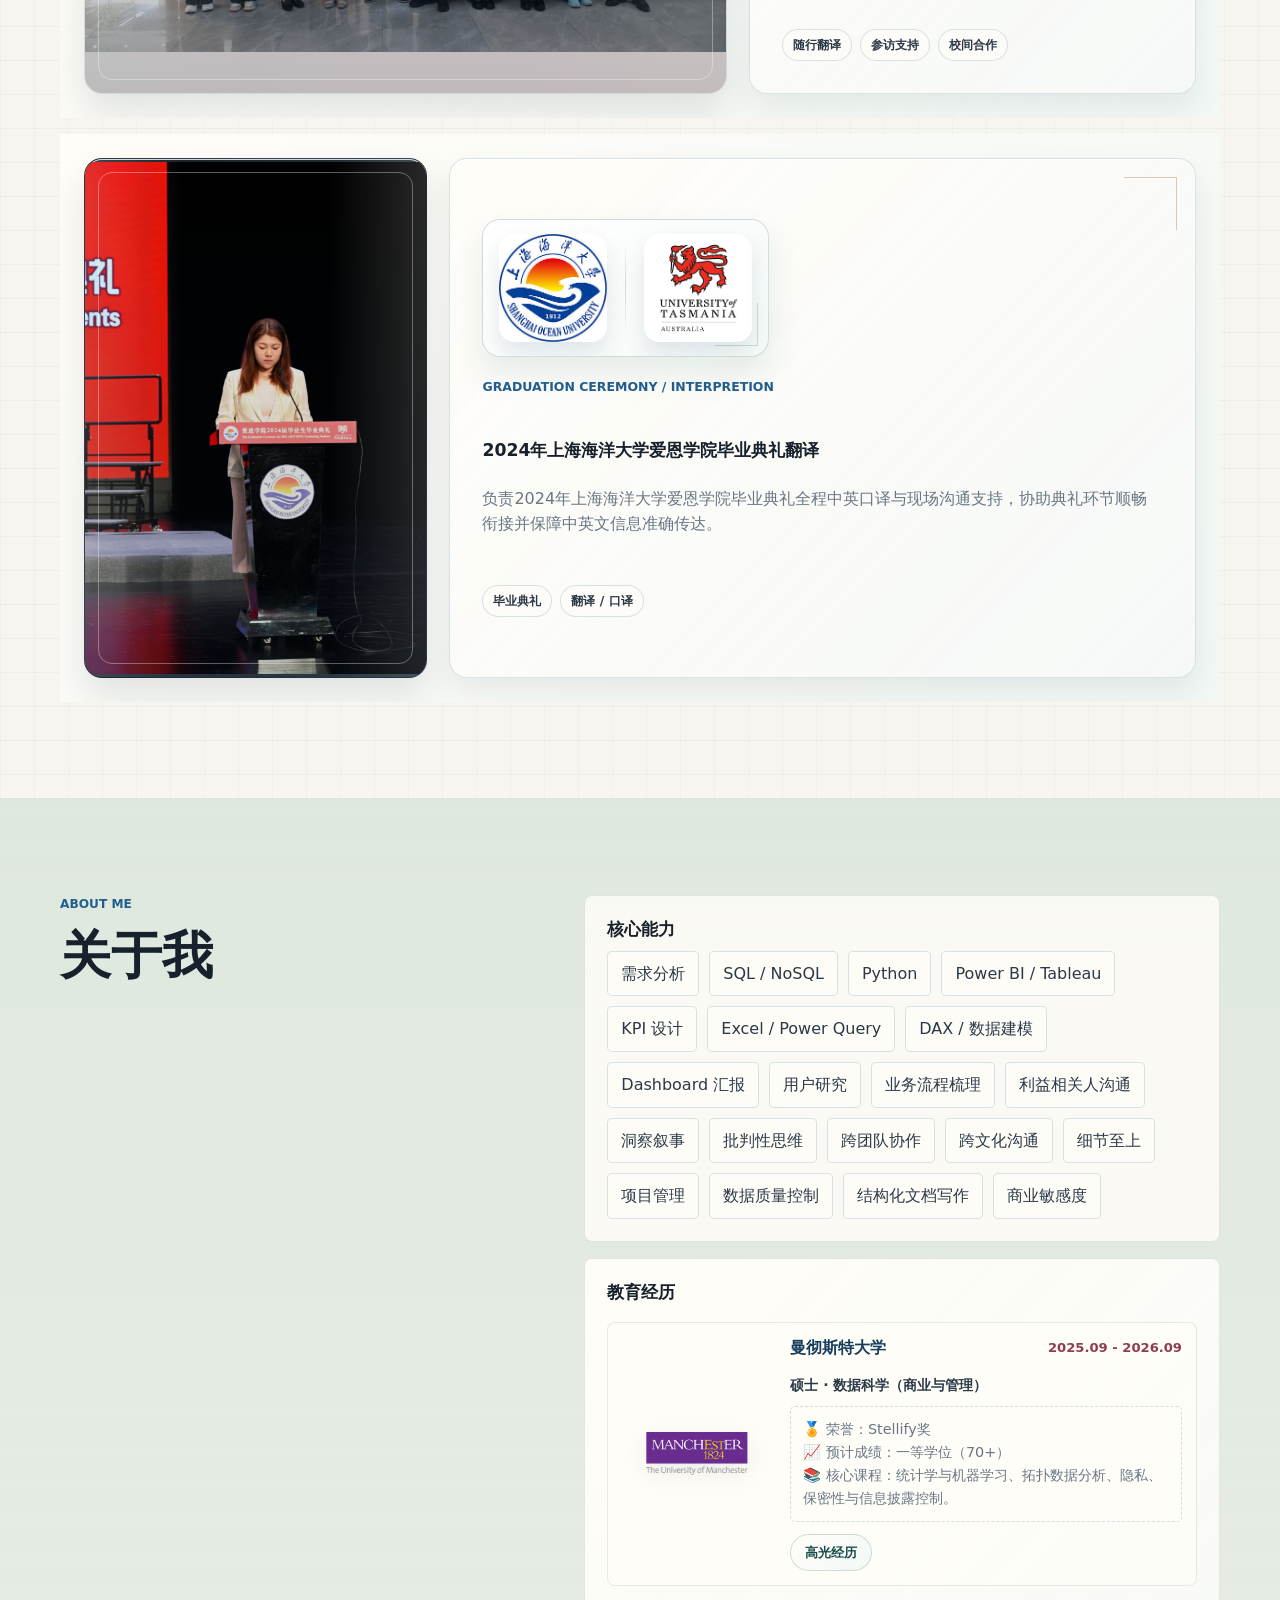
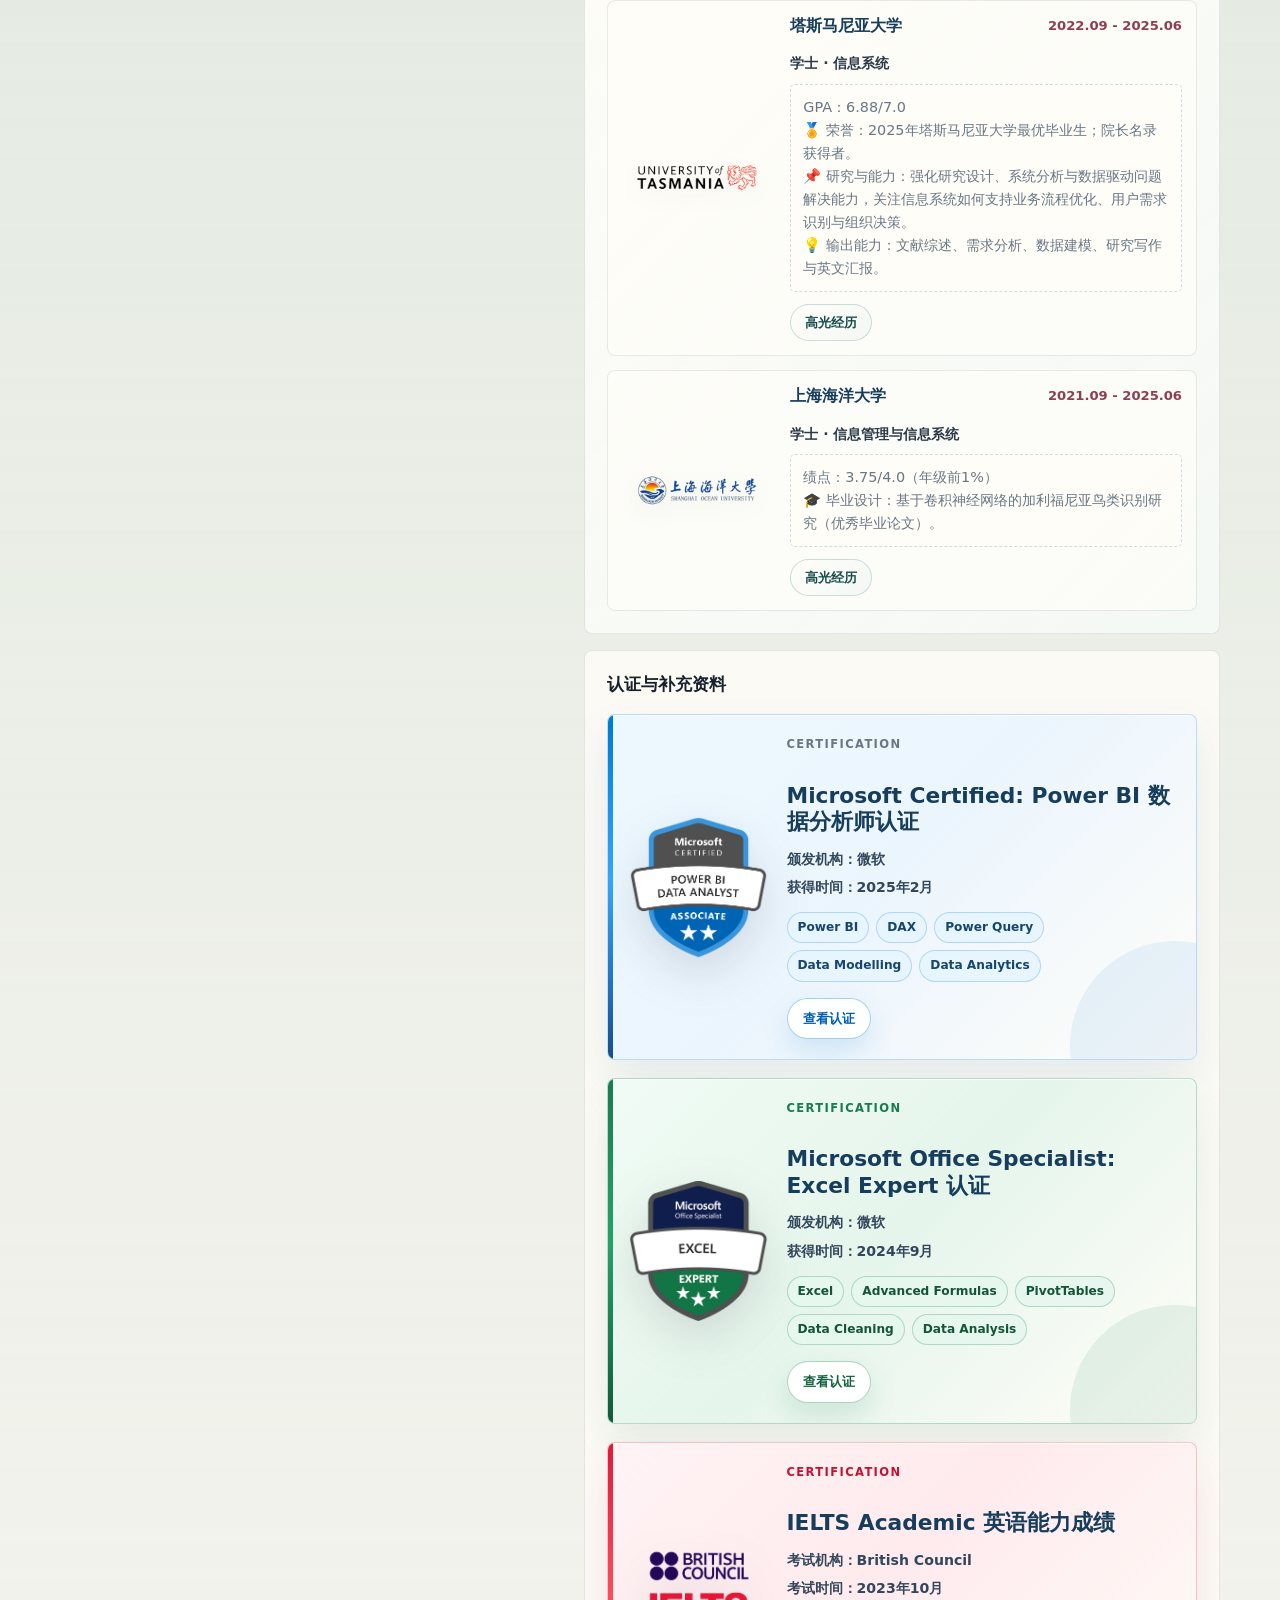
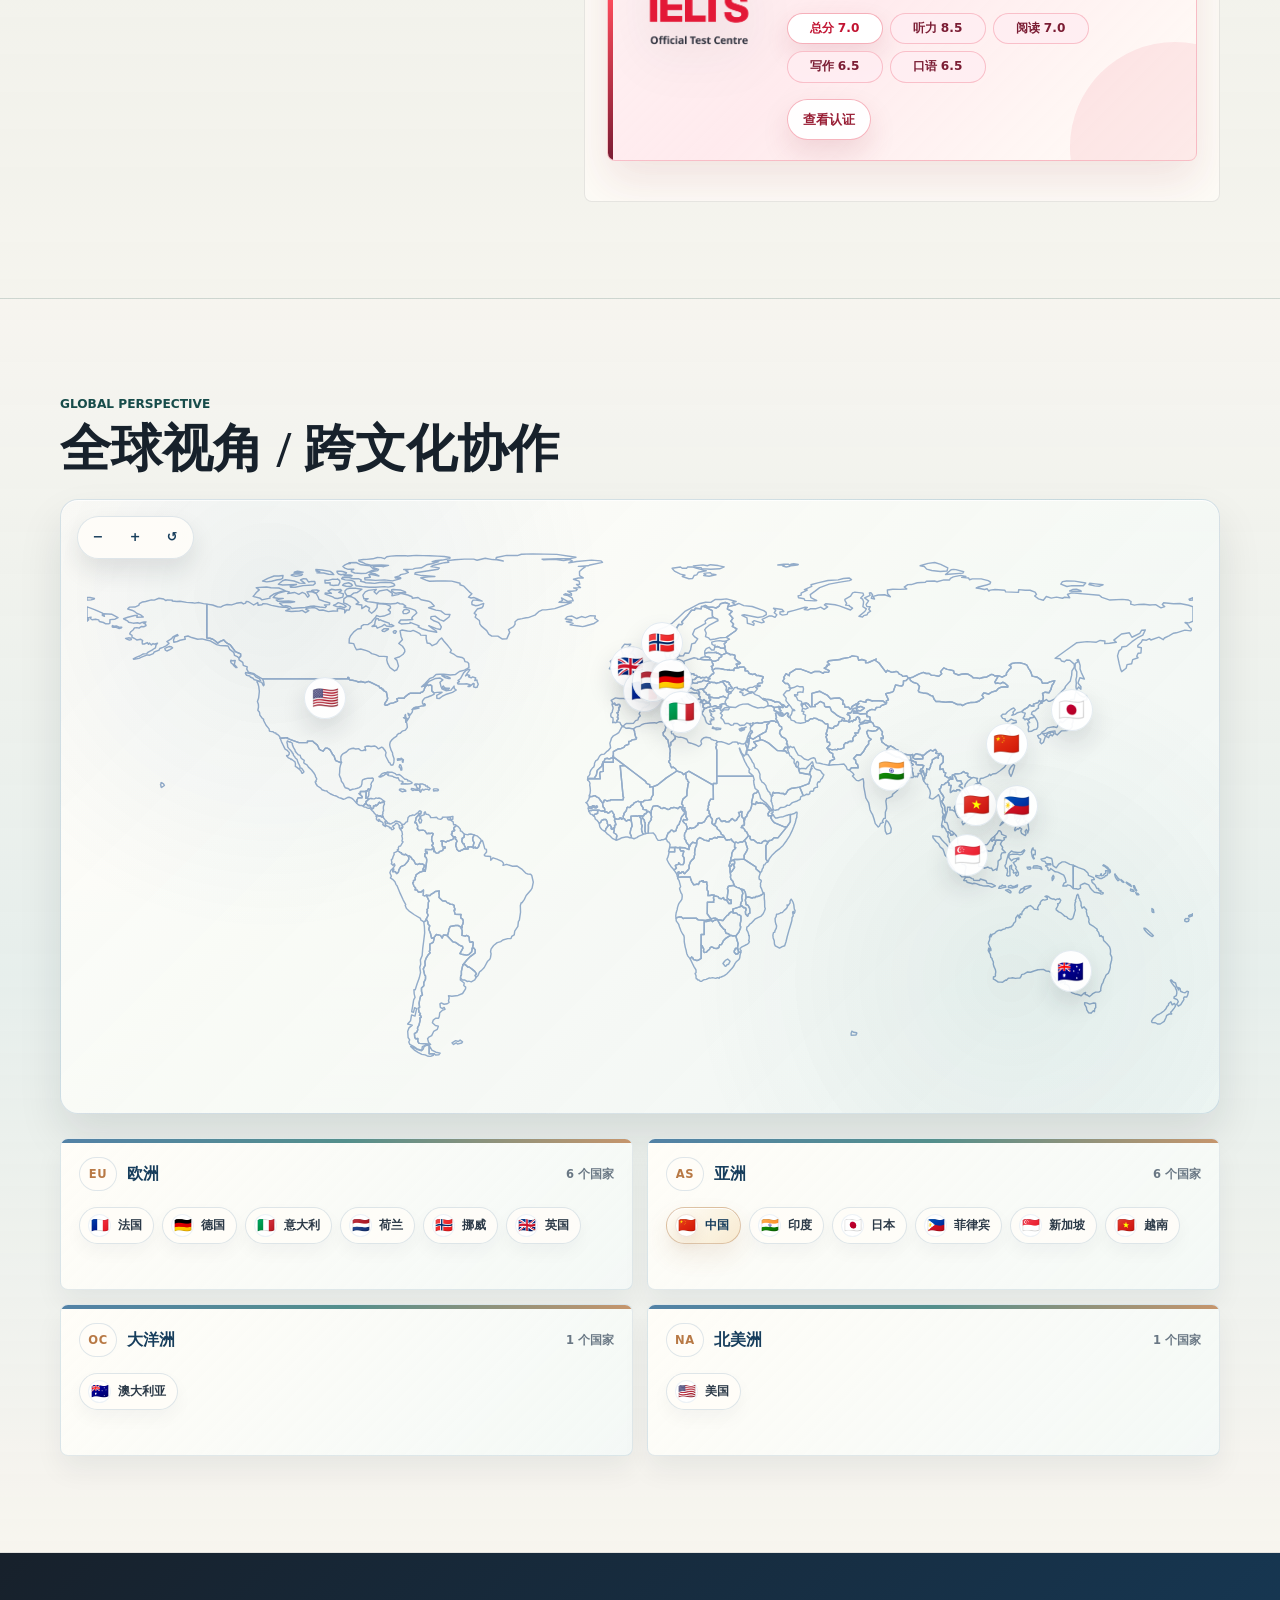
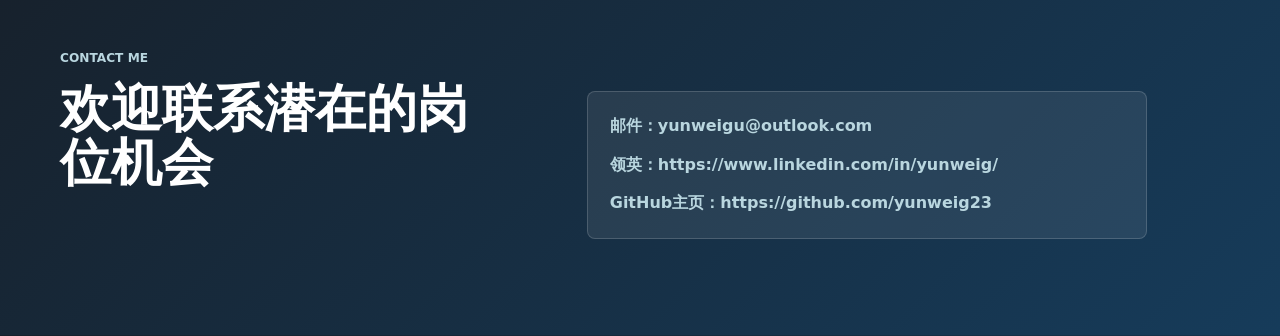
==== commit 2a7527b0: "Add files via upload" ====
--- a/index.html
+++ b/index.html
@@ -8,6 +8,21 @@
       name="description"
       content="A polished editable portfolio framework for Business Analyst and Data Analyst roles."
     />
+    <meta property="og:type" content="website" />
+    <meta property="og:title" content="Yunwei Gu | Business & Data Analytics Portfolio" />
+    <meta
+      property="og:description"
+      content="A portfolio showcasing business analysis, data analytics, GIS mapping, dashboard design, and cross-functional project work."
+    />
+    <meta property="og:url" content="https://my-portfolio-website-ant6.onrender.com/" />
+    <meta property="og:image" content="https://my-portfolio-website-ant6.onrender.com/assets/portrait-cutout.png" />
+    <meta name="twitter:card" content="summary_large_image" />
+    <meta name="twitter:title" content="Yunwei Gu | Business & Data Analytics Portfolio" />
+    <meta
+      name="twitter:description"
+      content="A portfolio showcasing business analysis, data analytics, GIS mapping, dashboard design, and cross-functional project work."
+    />
+    <meta name="twitter:image" content="https://my-portfolio-website-ant6.onrender.com/assets/portrait-cutout.png" />
     <meta name="guestbook-api-base" content="" />
     <link rel="stylesheet" href="styles.css" />
   </head>
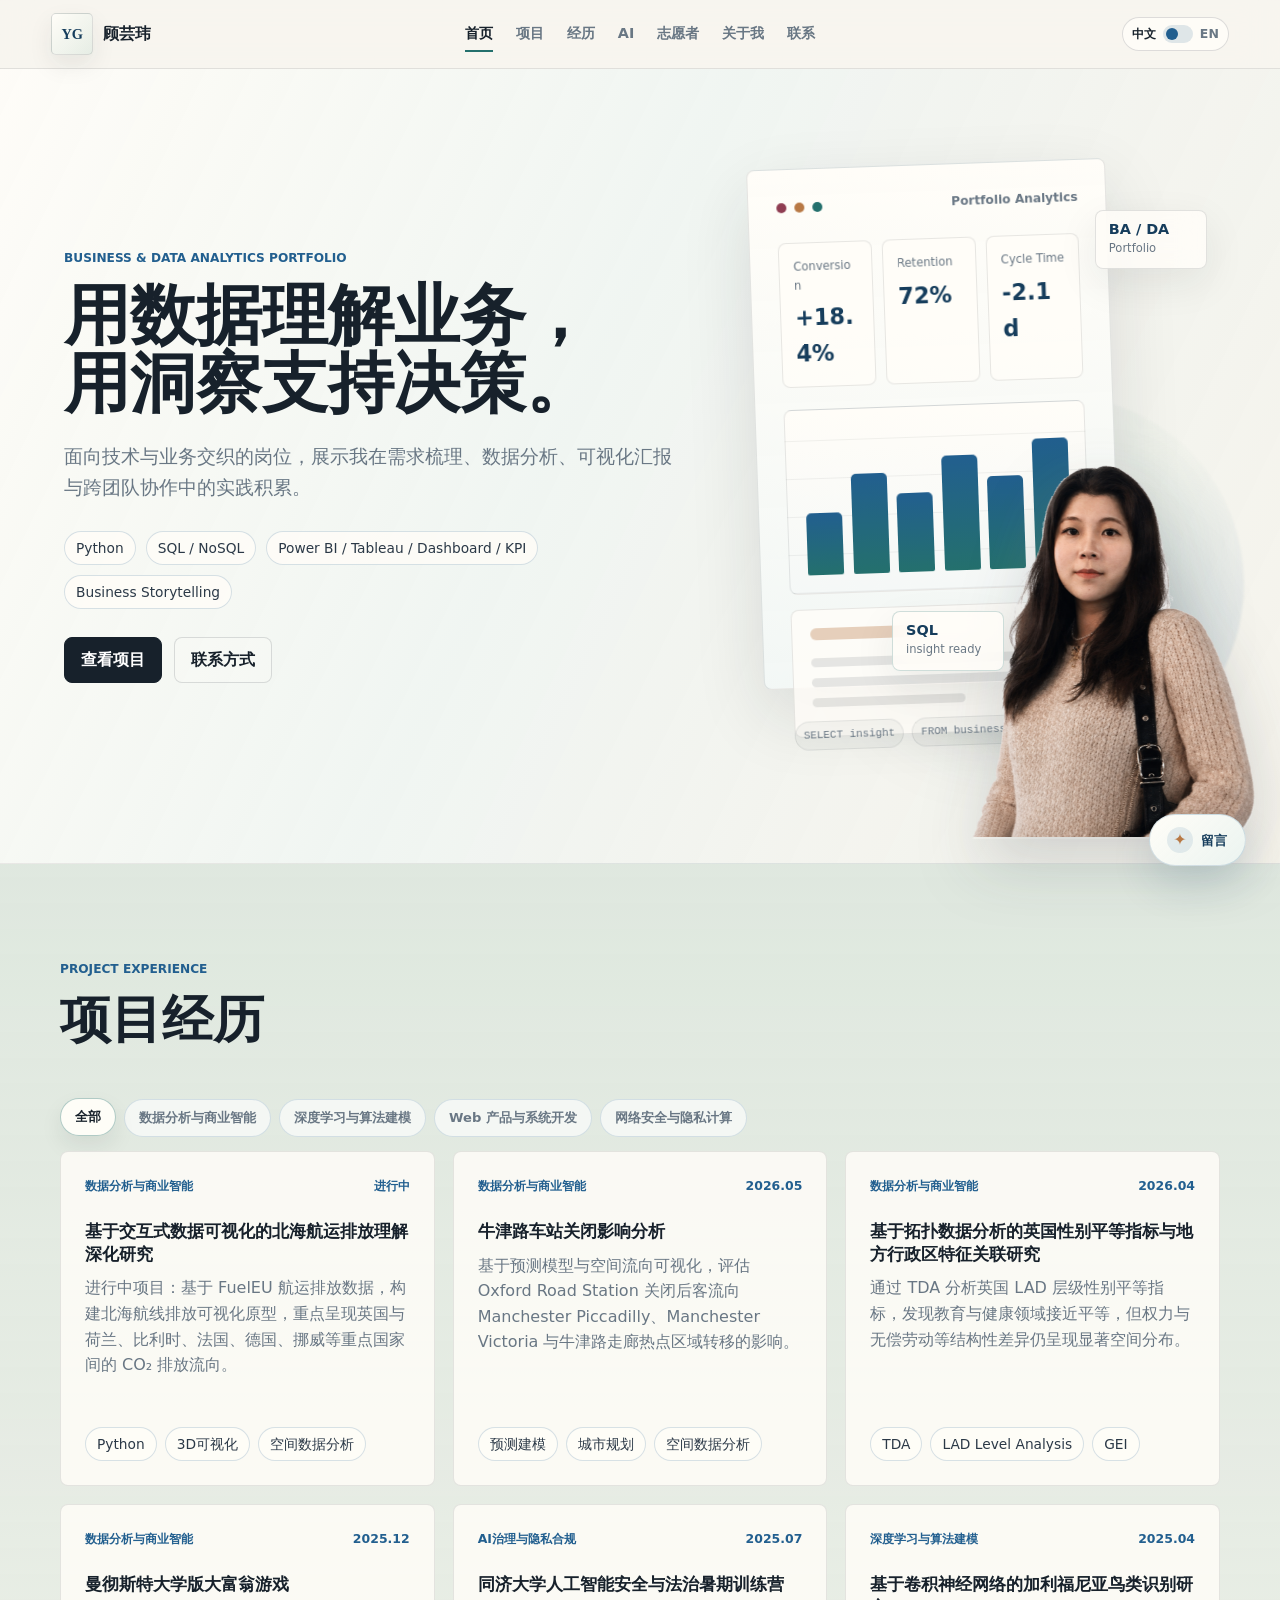
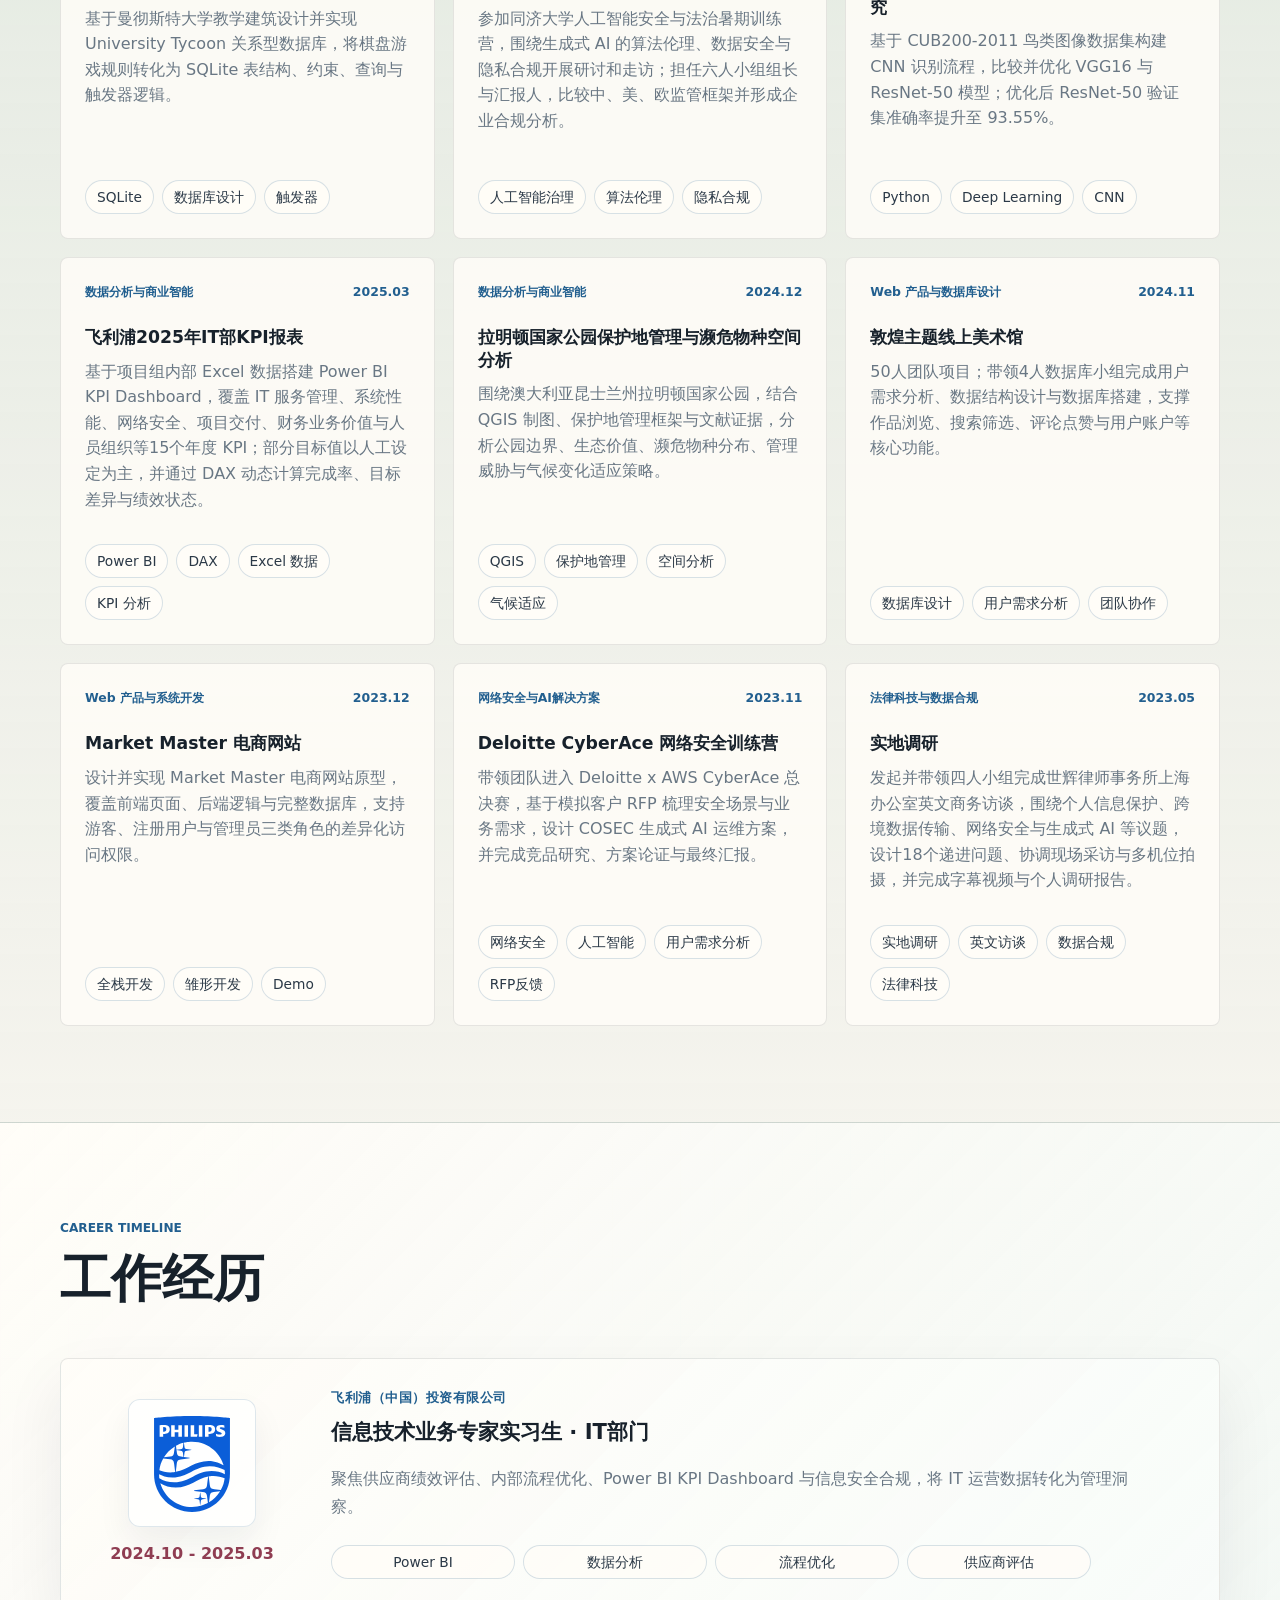
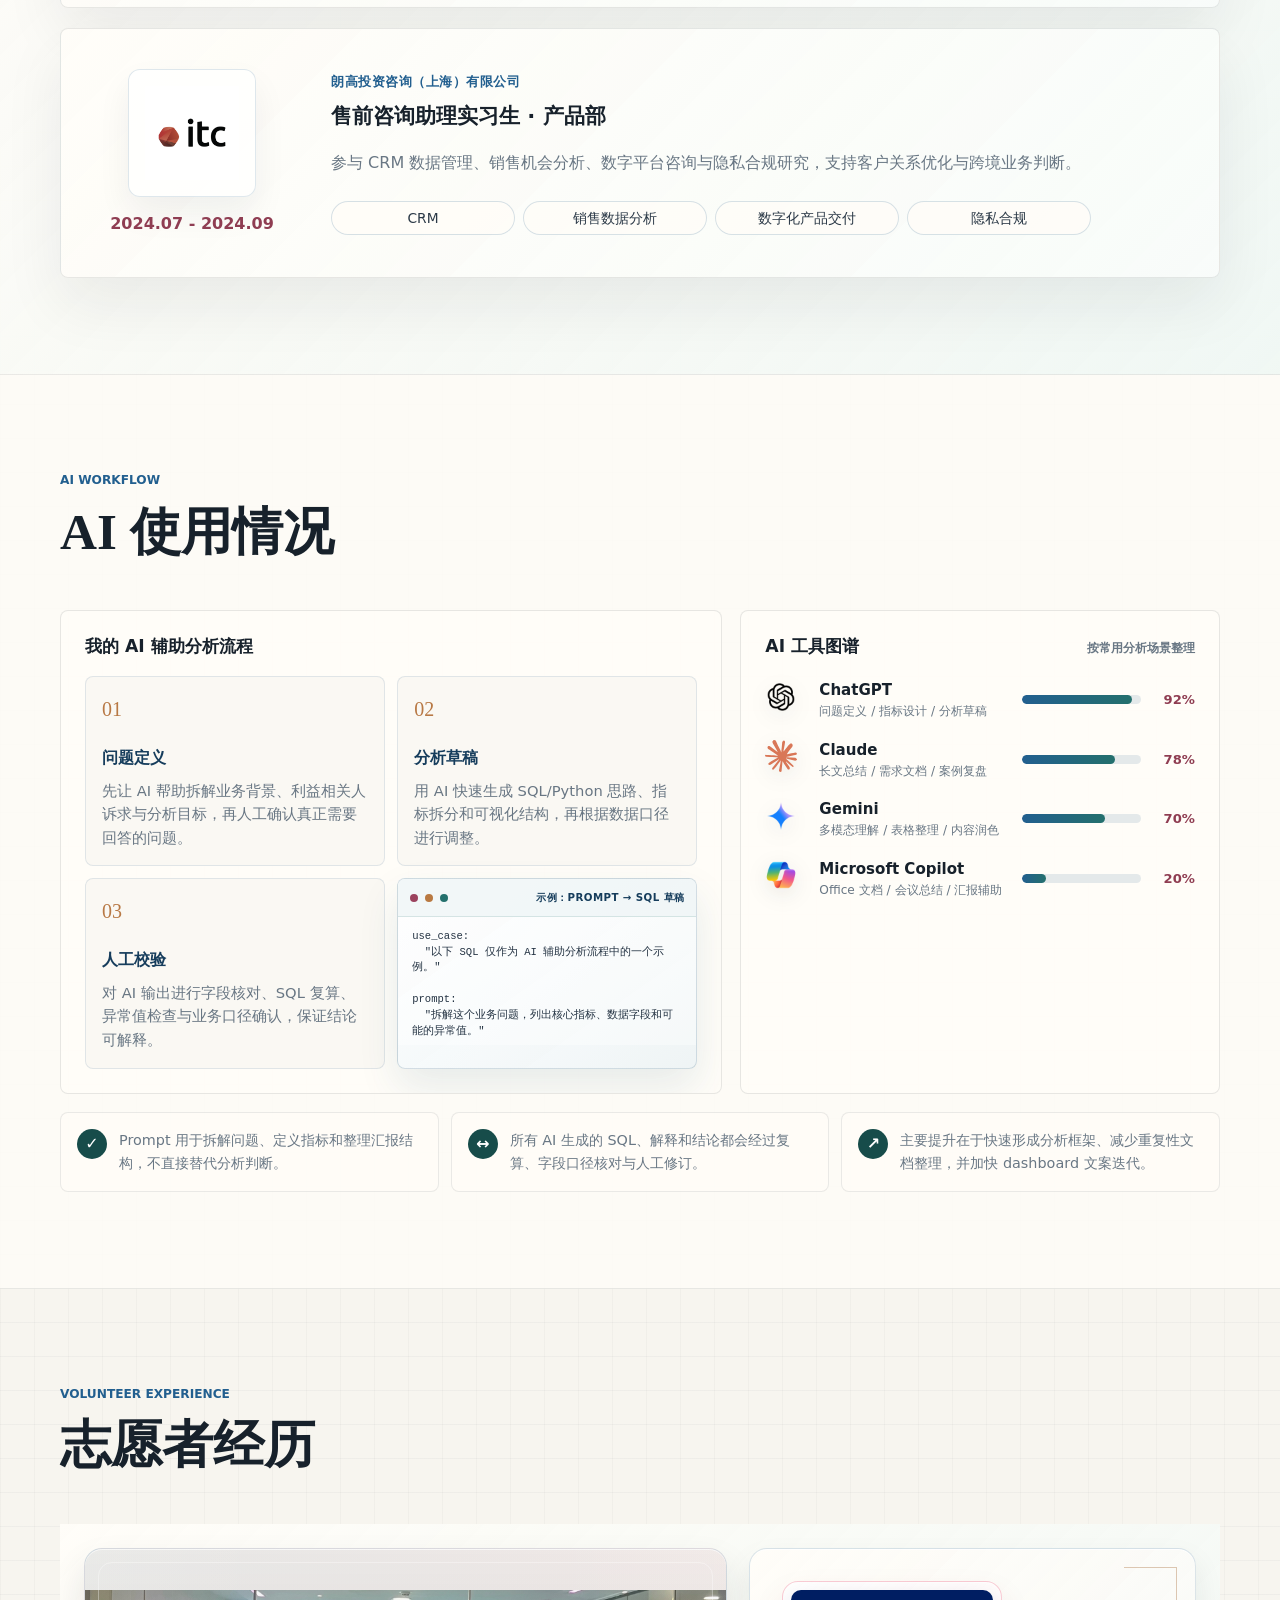
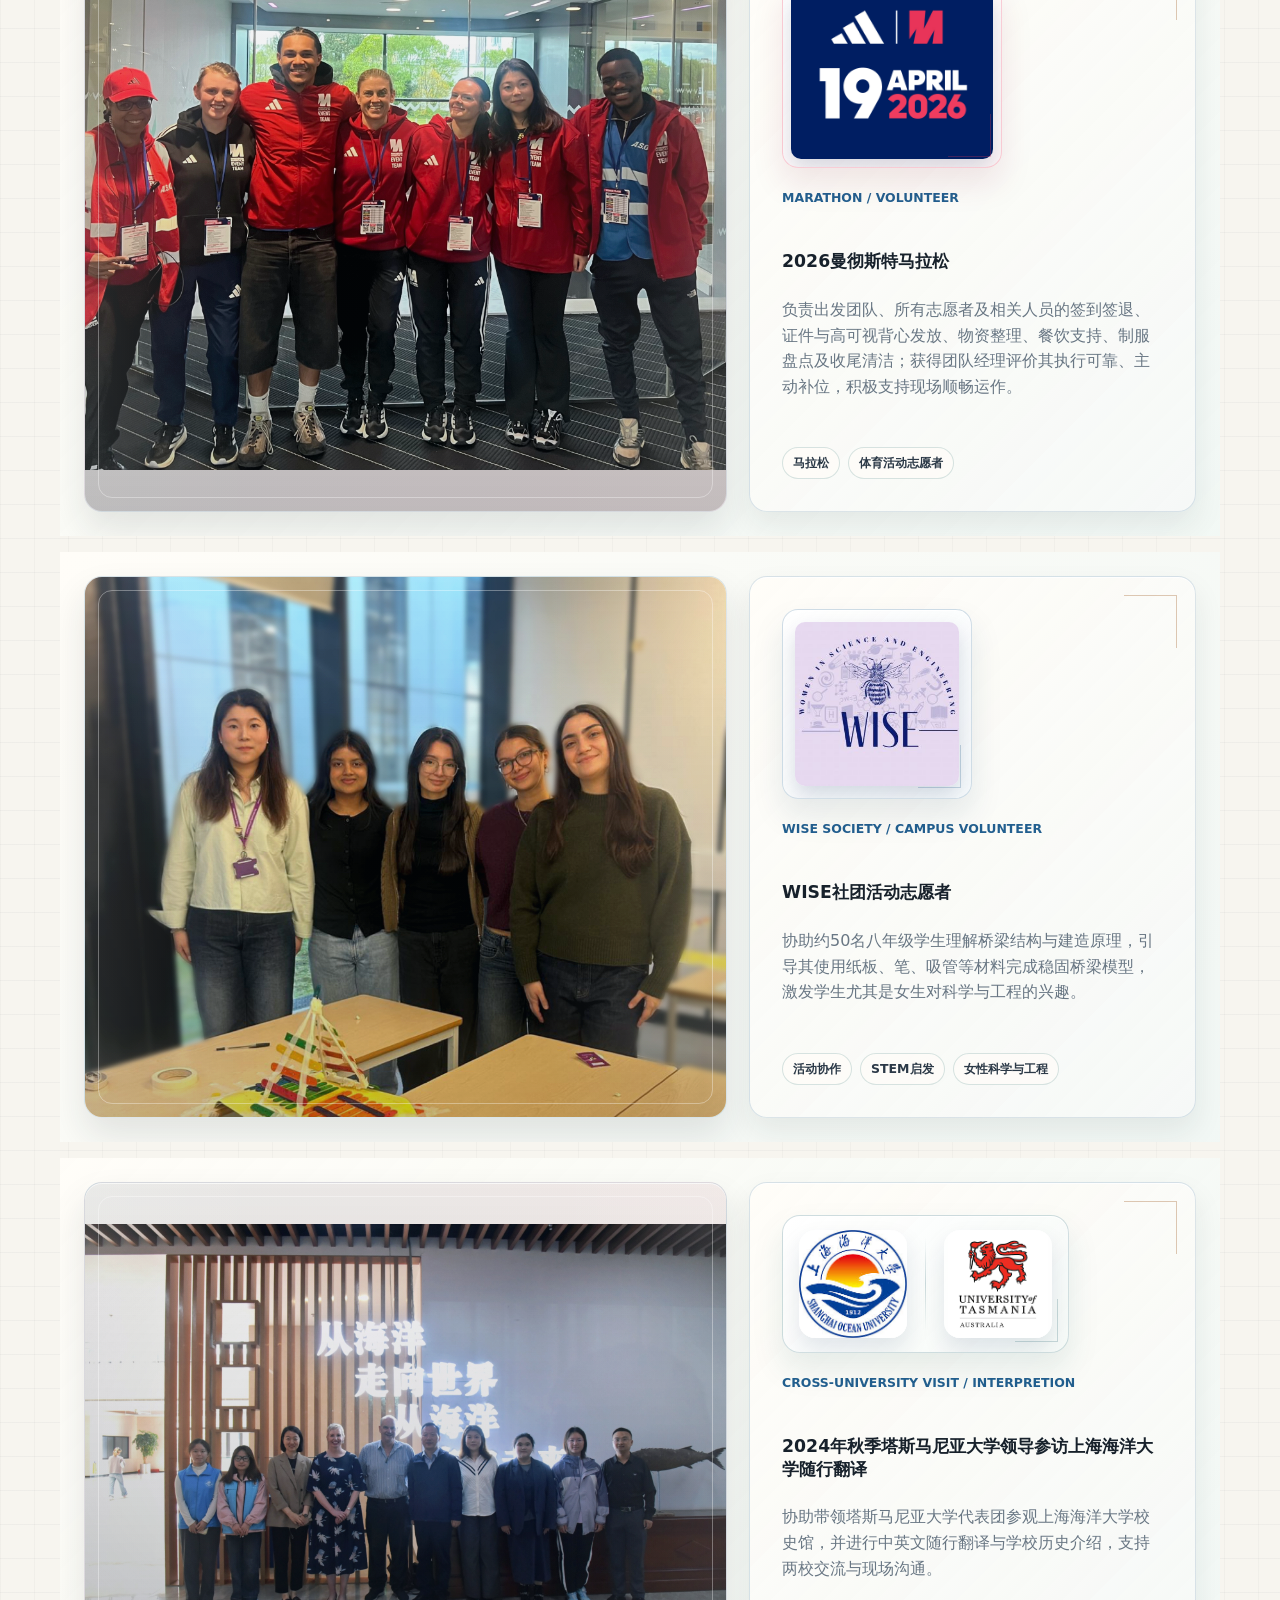
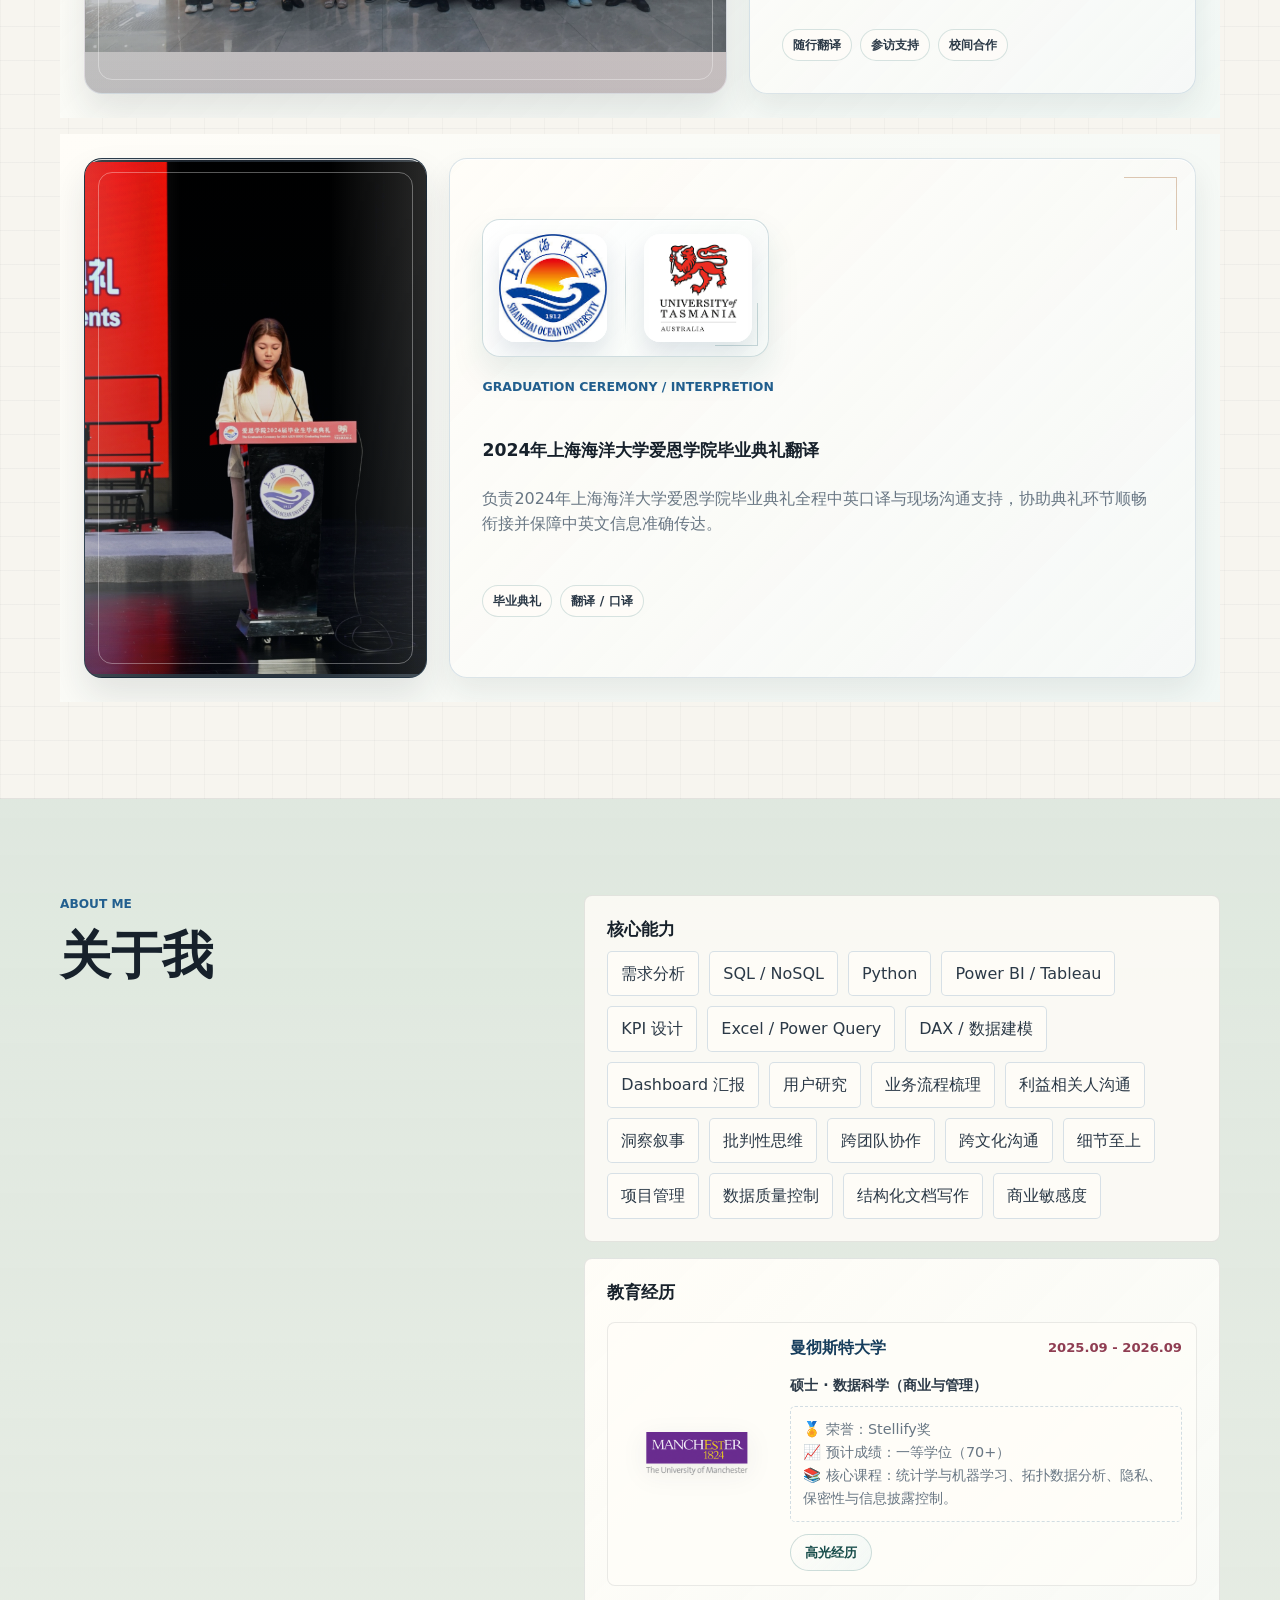
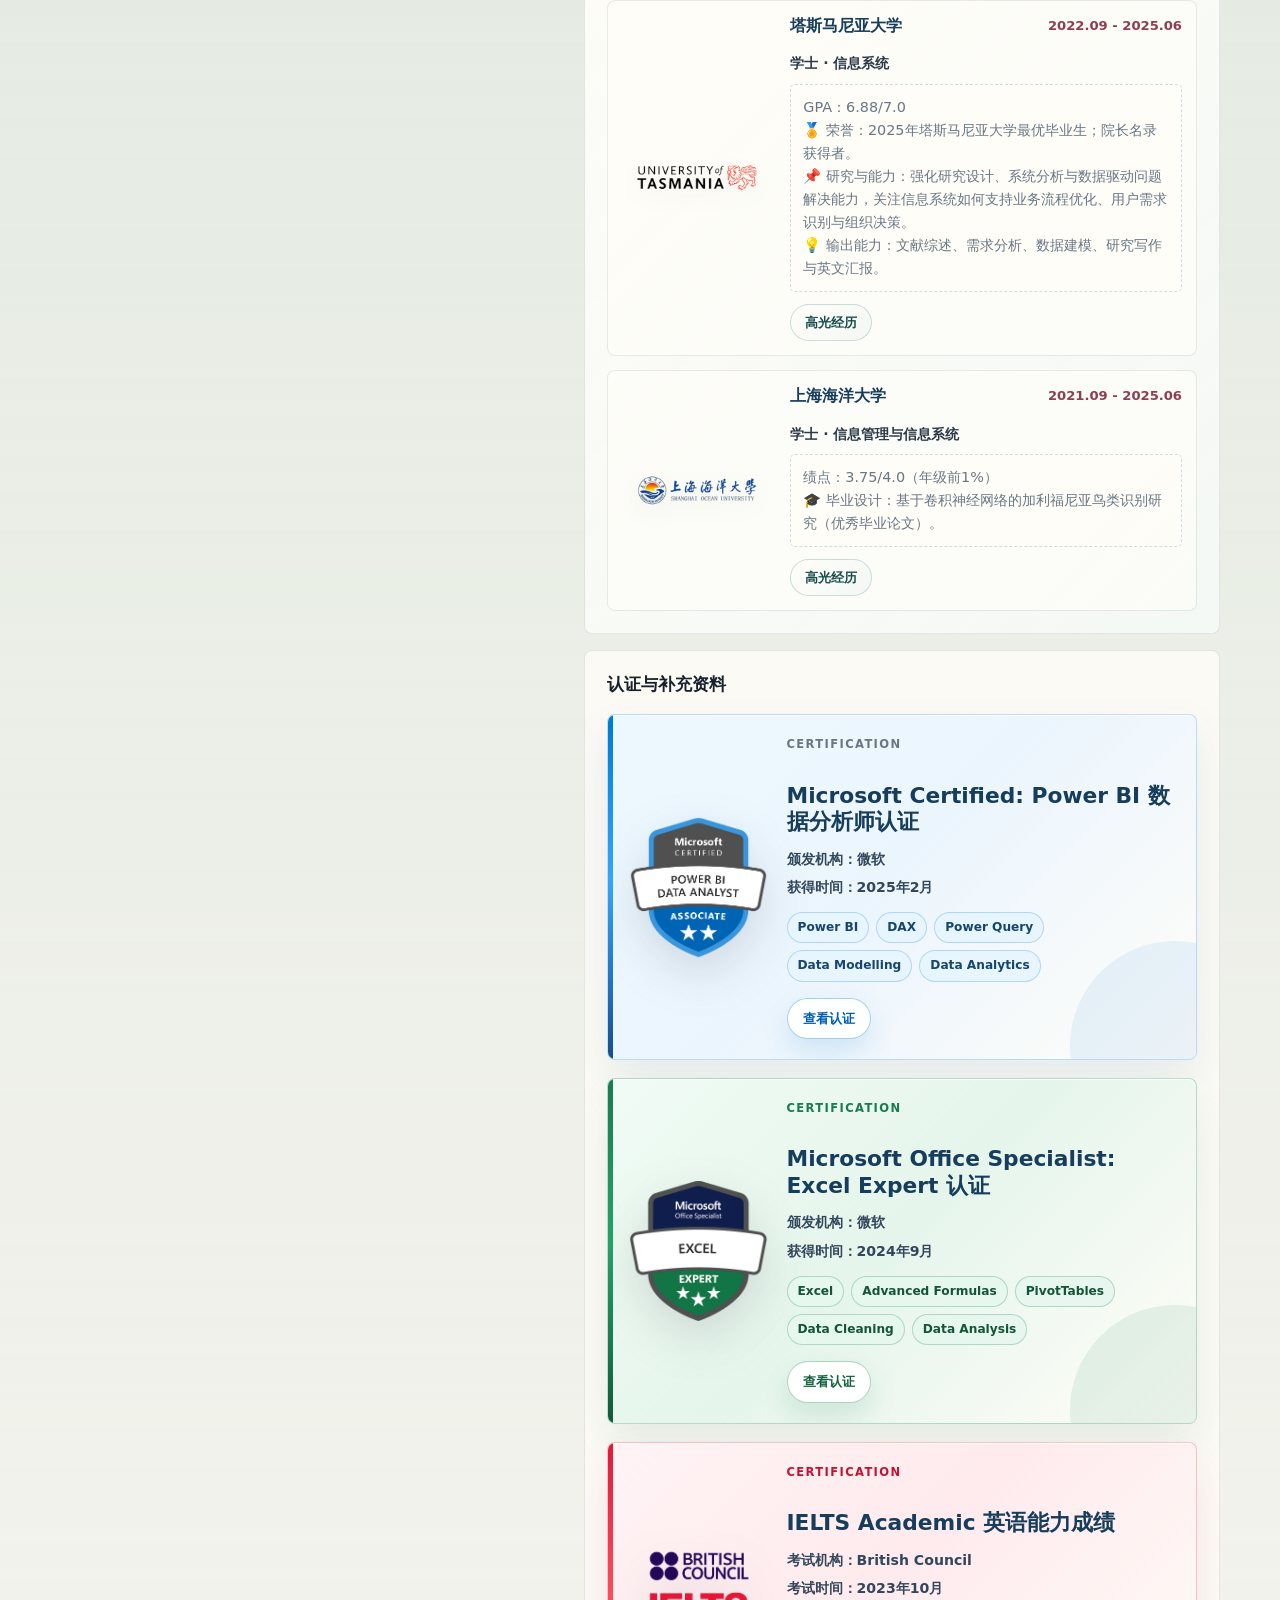
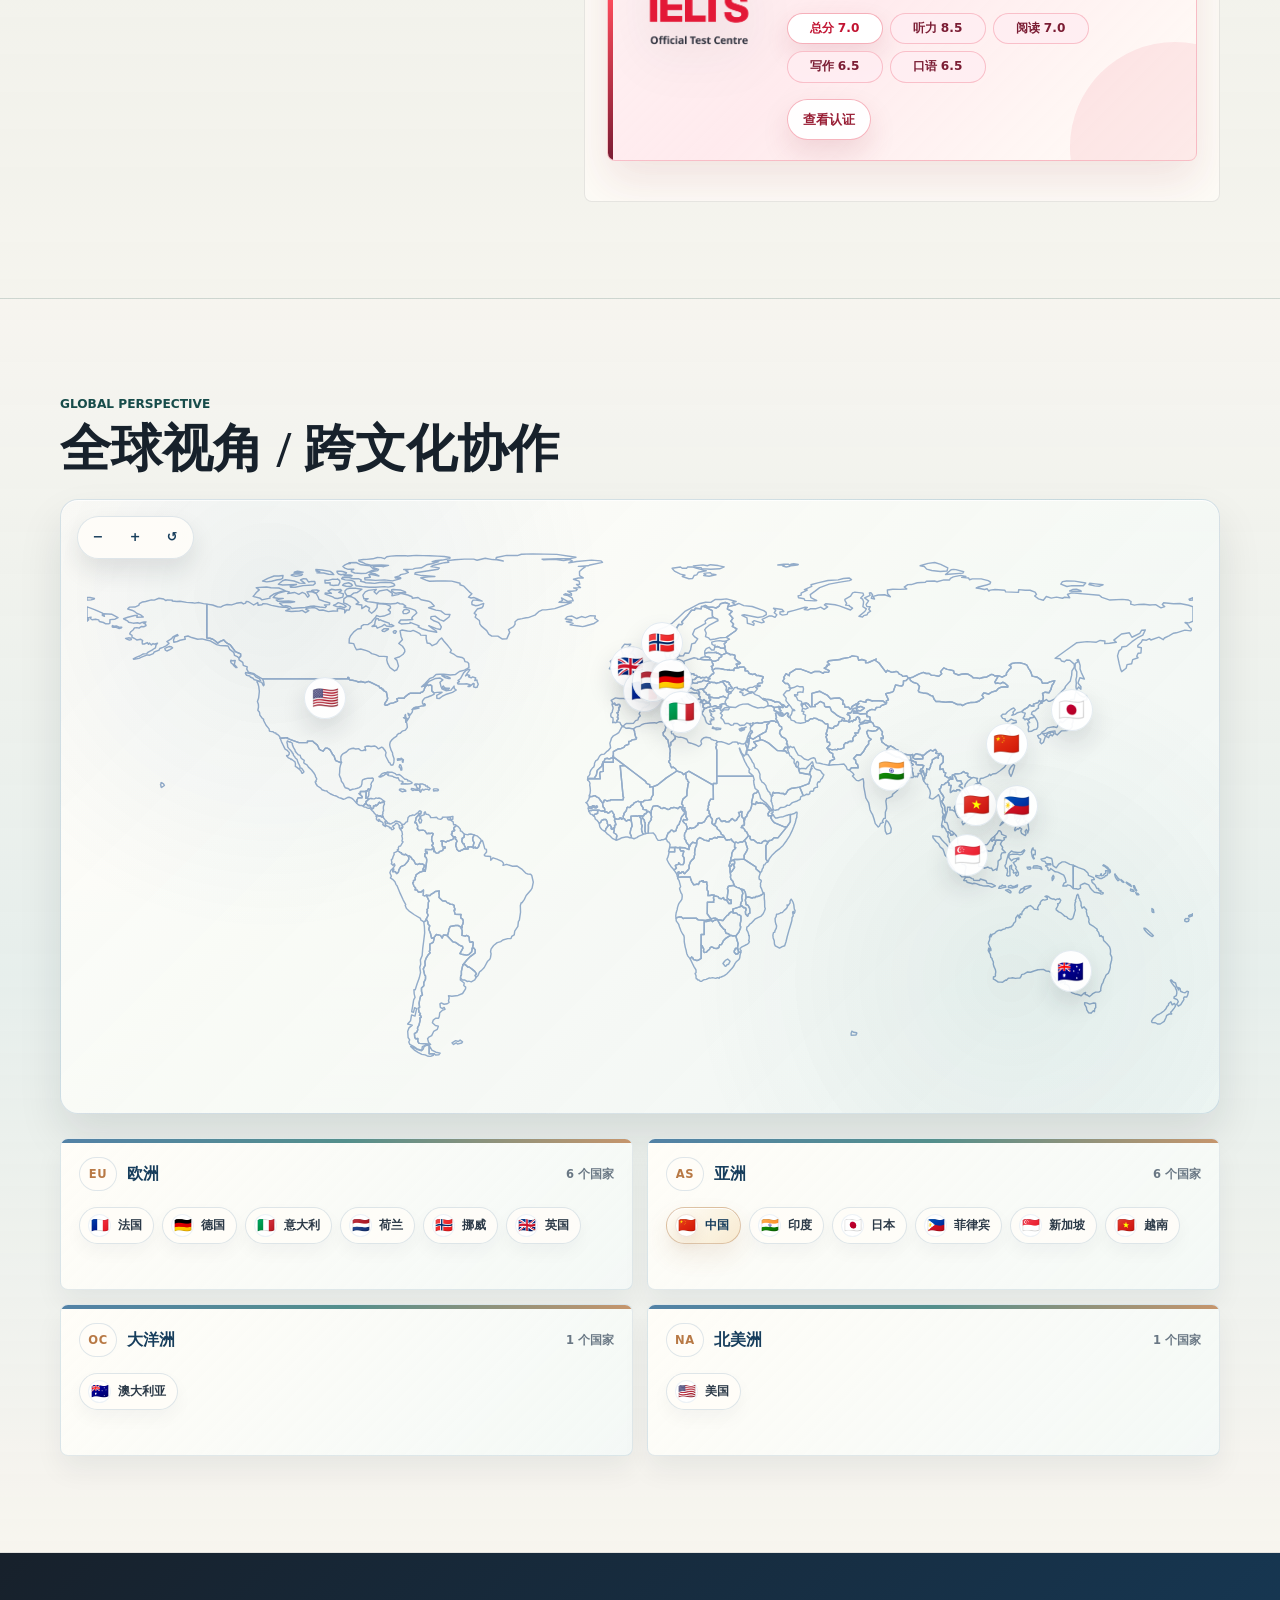
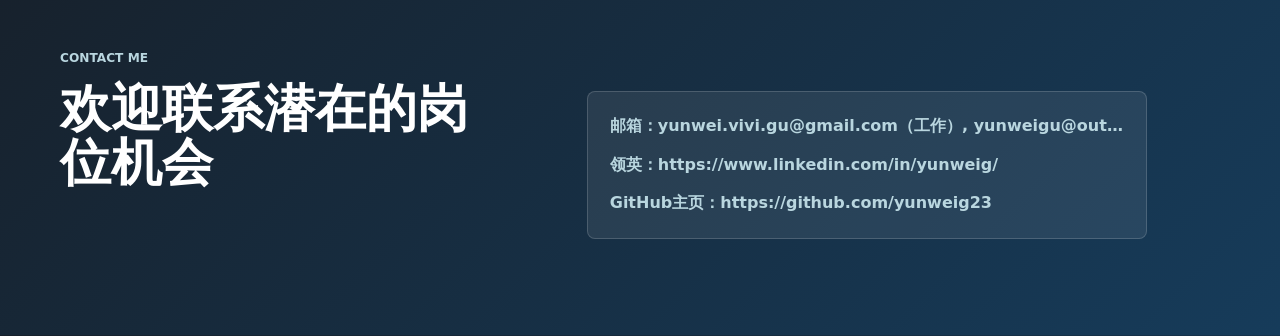
==== commit 58b23efb: "Add files via upload" ====
--- a/index.html
+++ b/index.html
@@ -1604,7 +1604,7 @@
             </p>
           </div>
           <div class="contact-panel">
-            <a href="mailto:yunweigu@outlook.com" data-editable data-key="contact.email">邮件：yunweigu@outlook.com</a>
+            <a href="mailto:yunwei.vivi.gu@gmail.com" data-editable data-key="contact.email">邮箱：yunwei.vivi.gu@gmail.com（工作）, yunweigu@outlook.com（个人）</a>
             <a href="https://www.linkedin.com/in/yunweig/" data-editable data-key="contact.linkedin">领英：https://www.linkedin.com/in/yunweig/</a>
             <a href="https://github.com/yunweig23" data-editable data-key="contact.github">GitHub主页：https://github.com/yunweig23</a>
           </div>
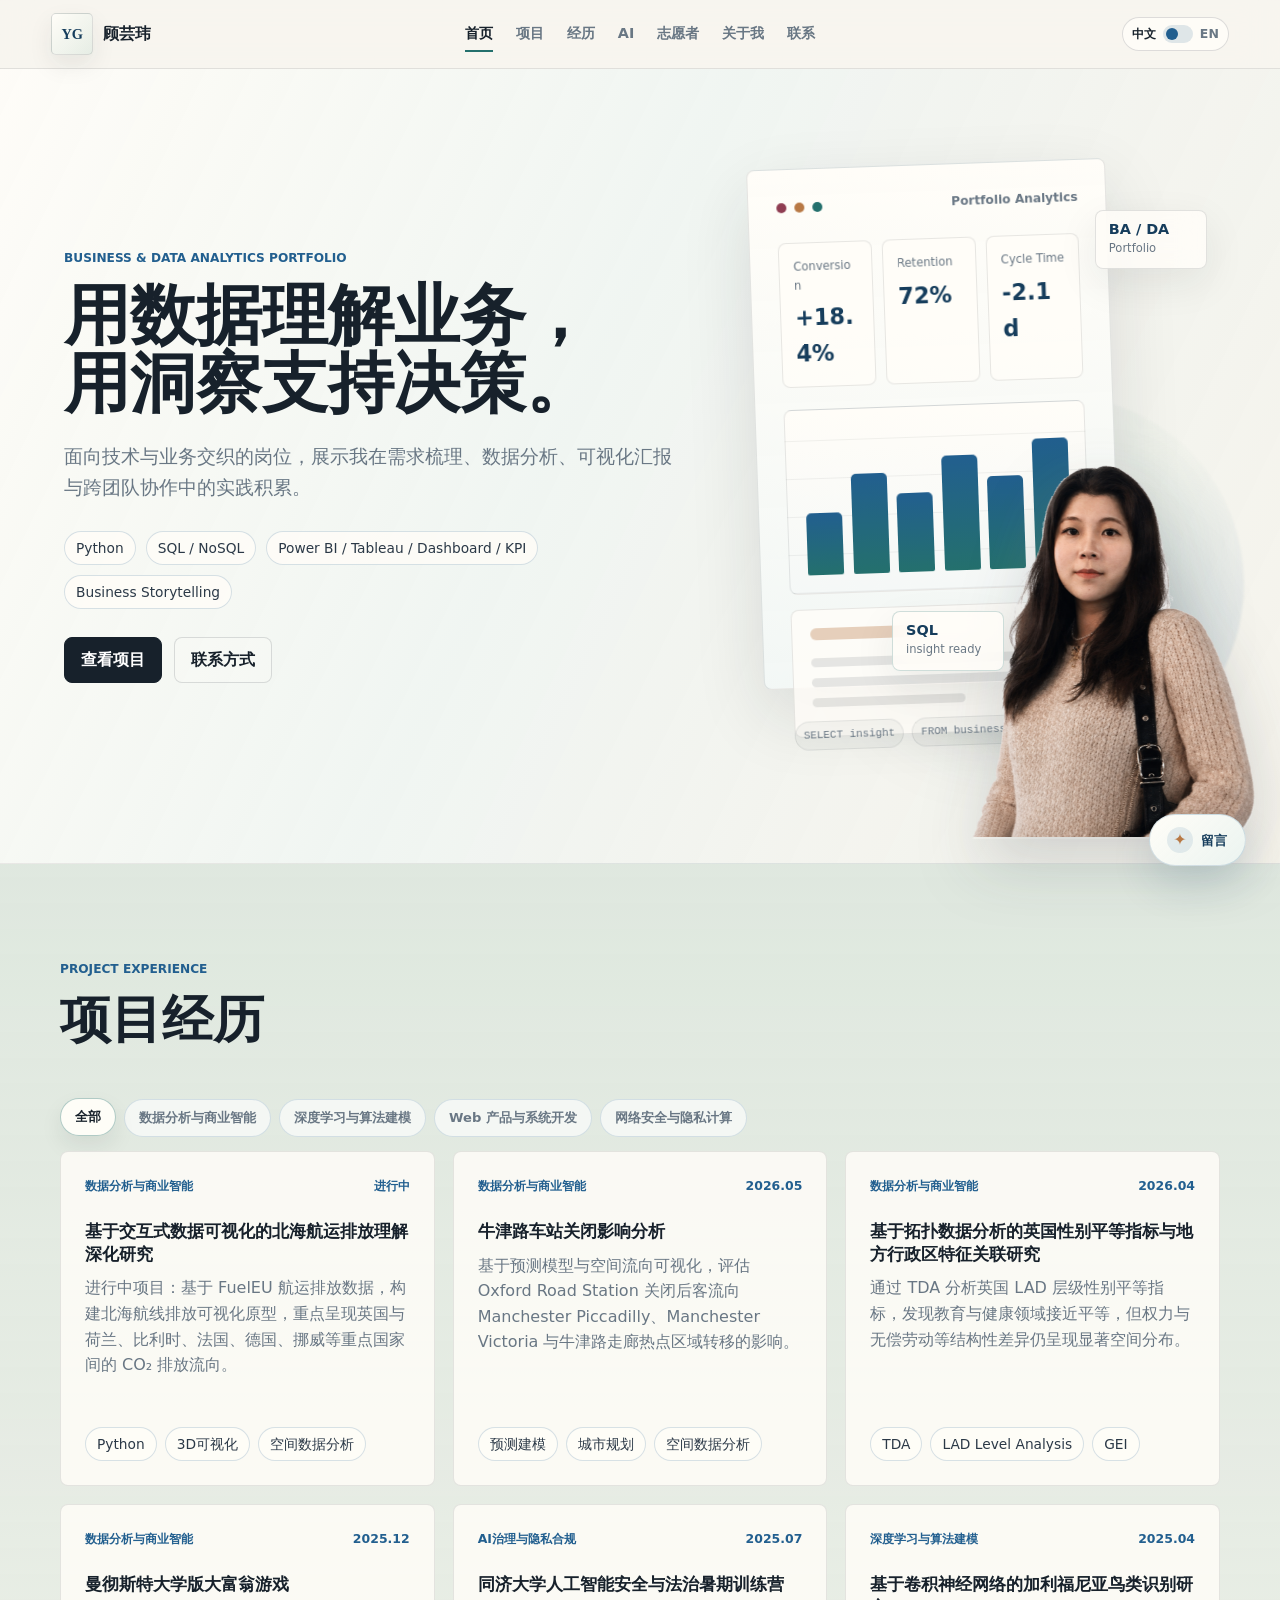
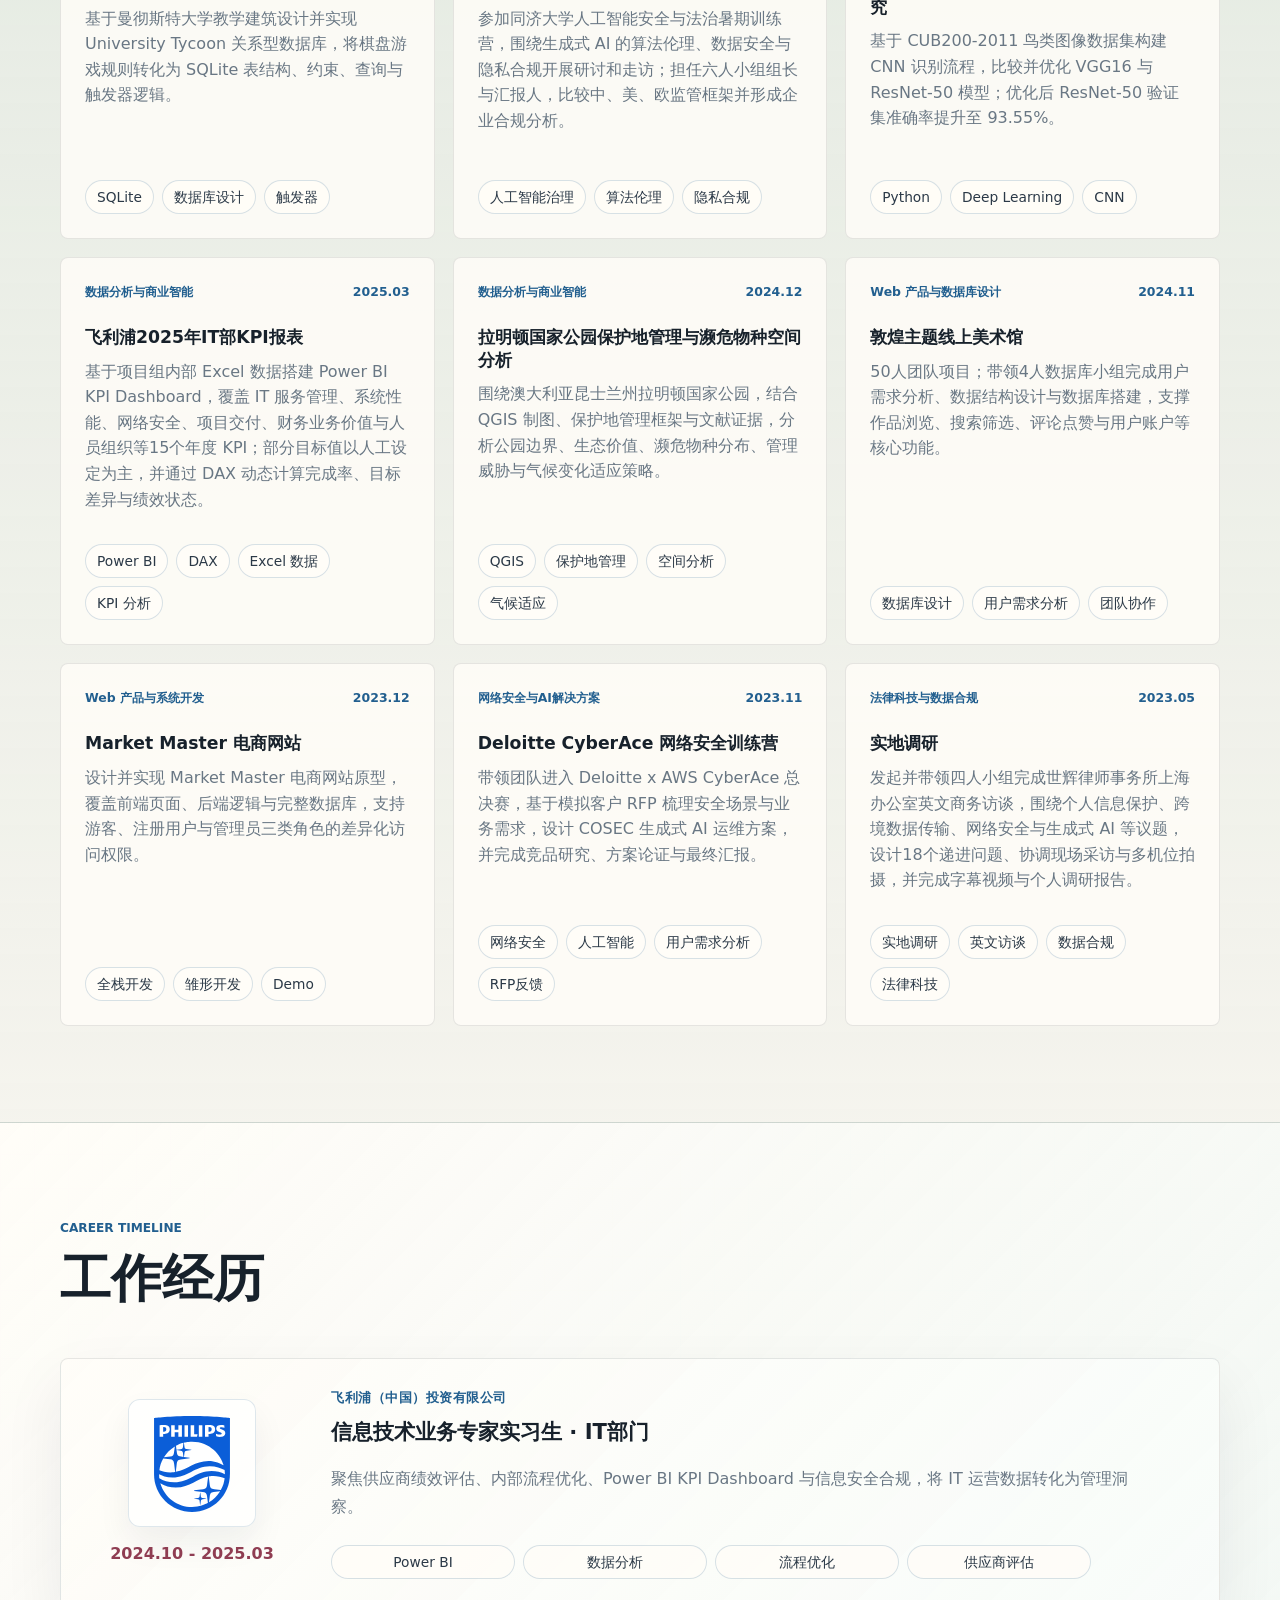
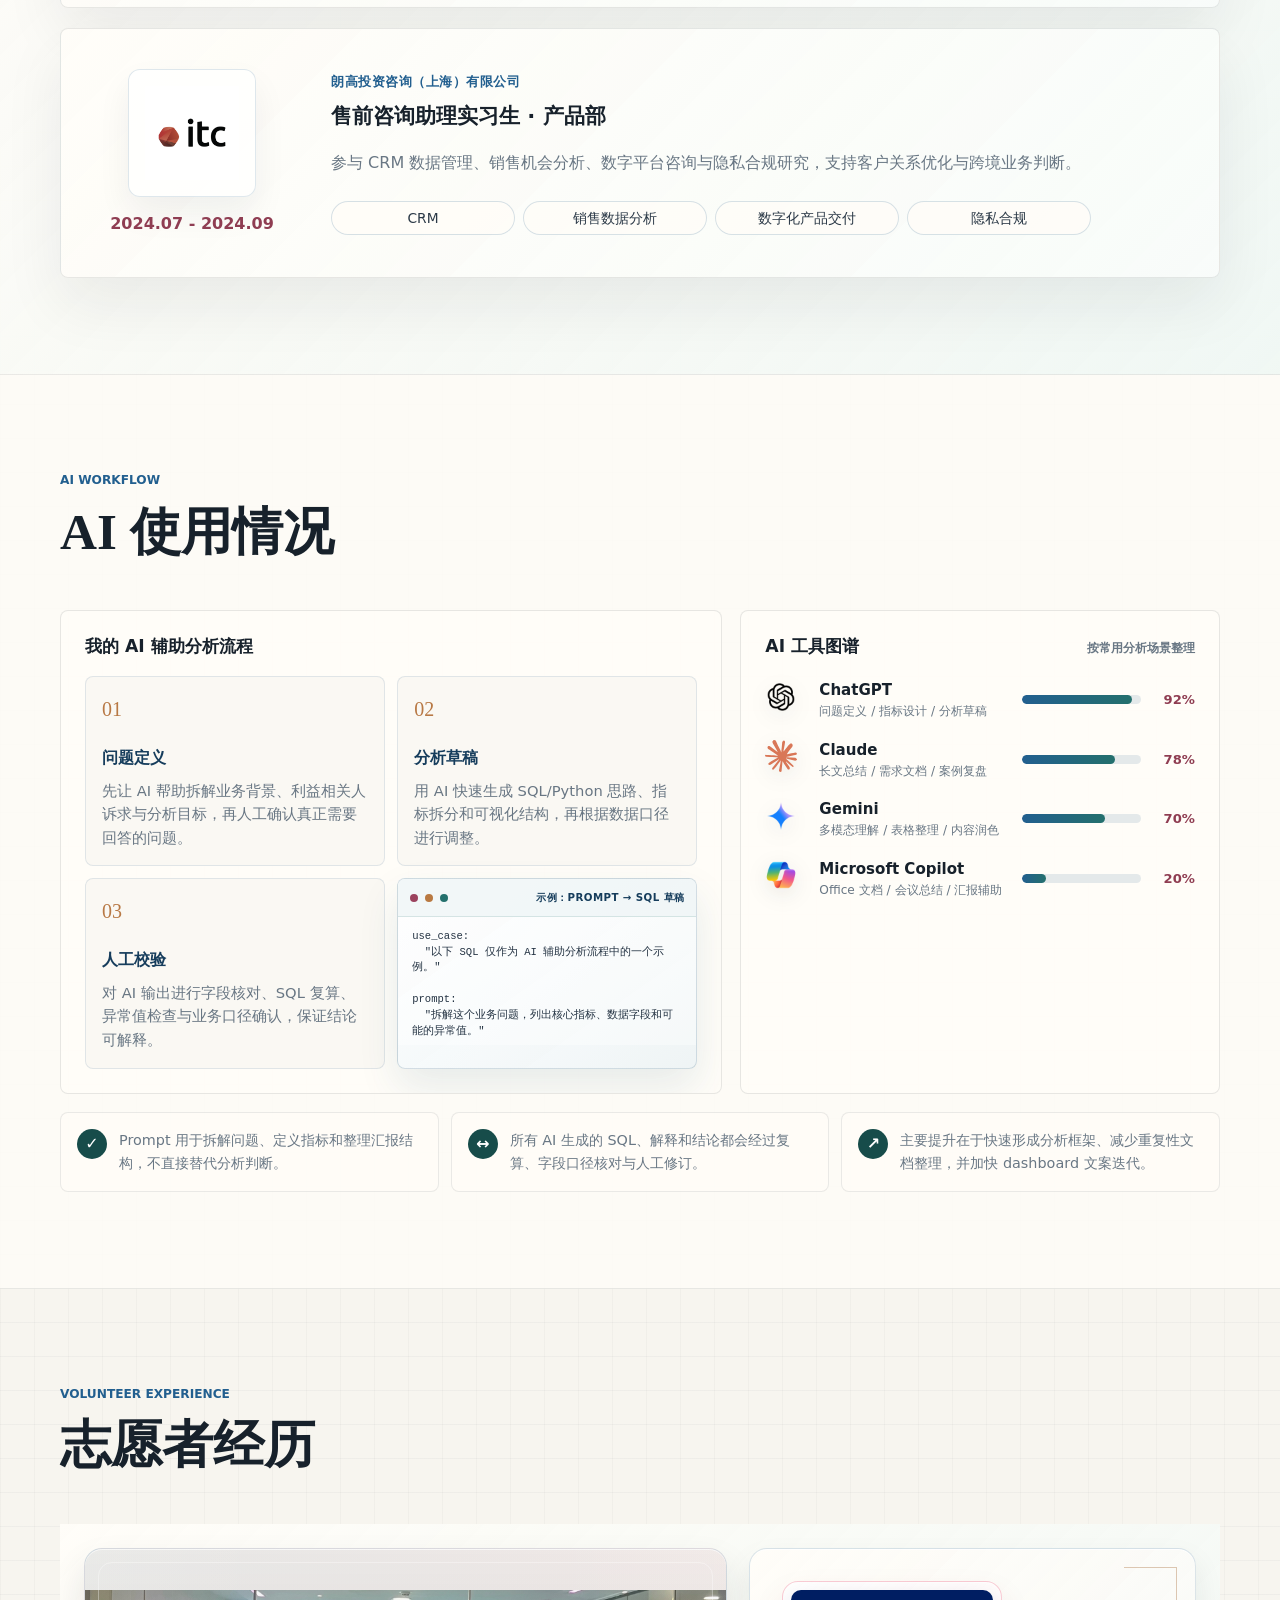
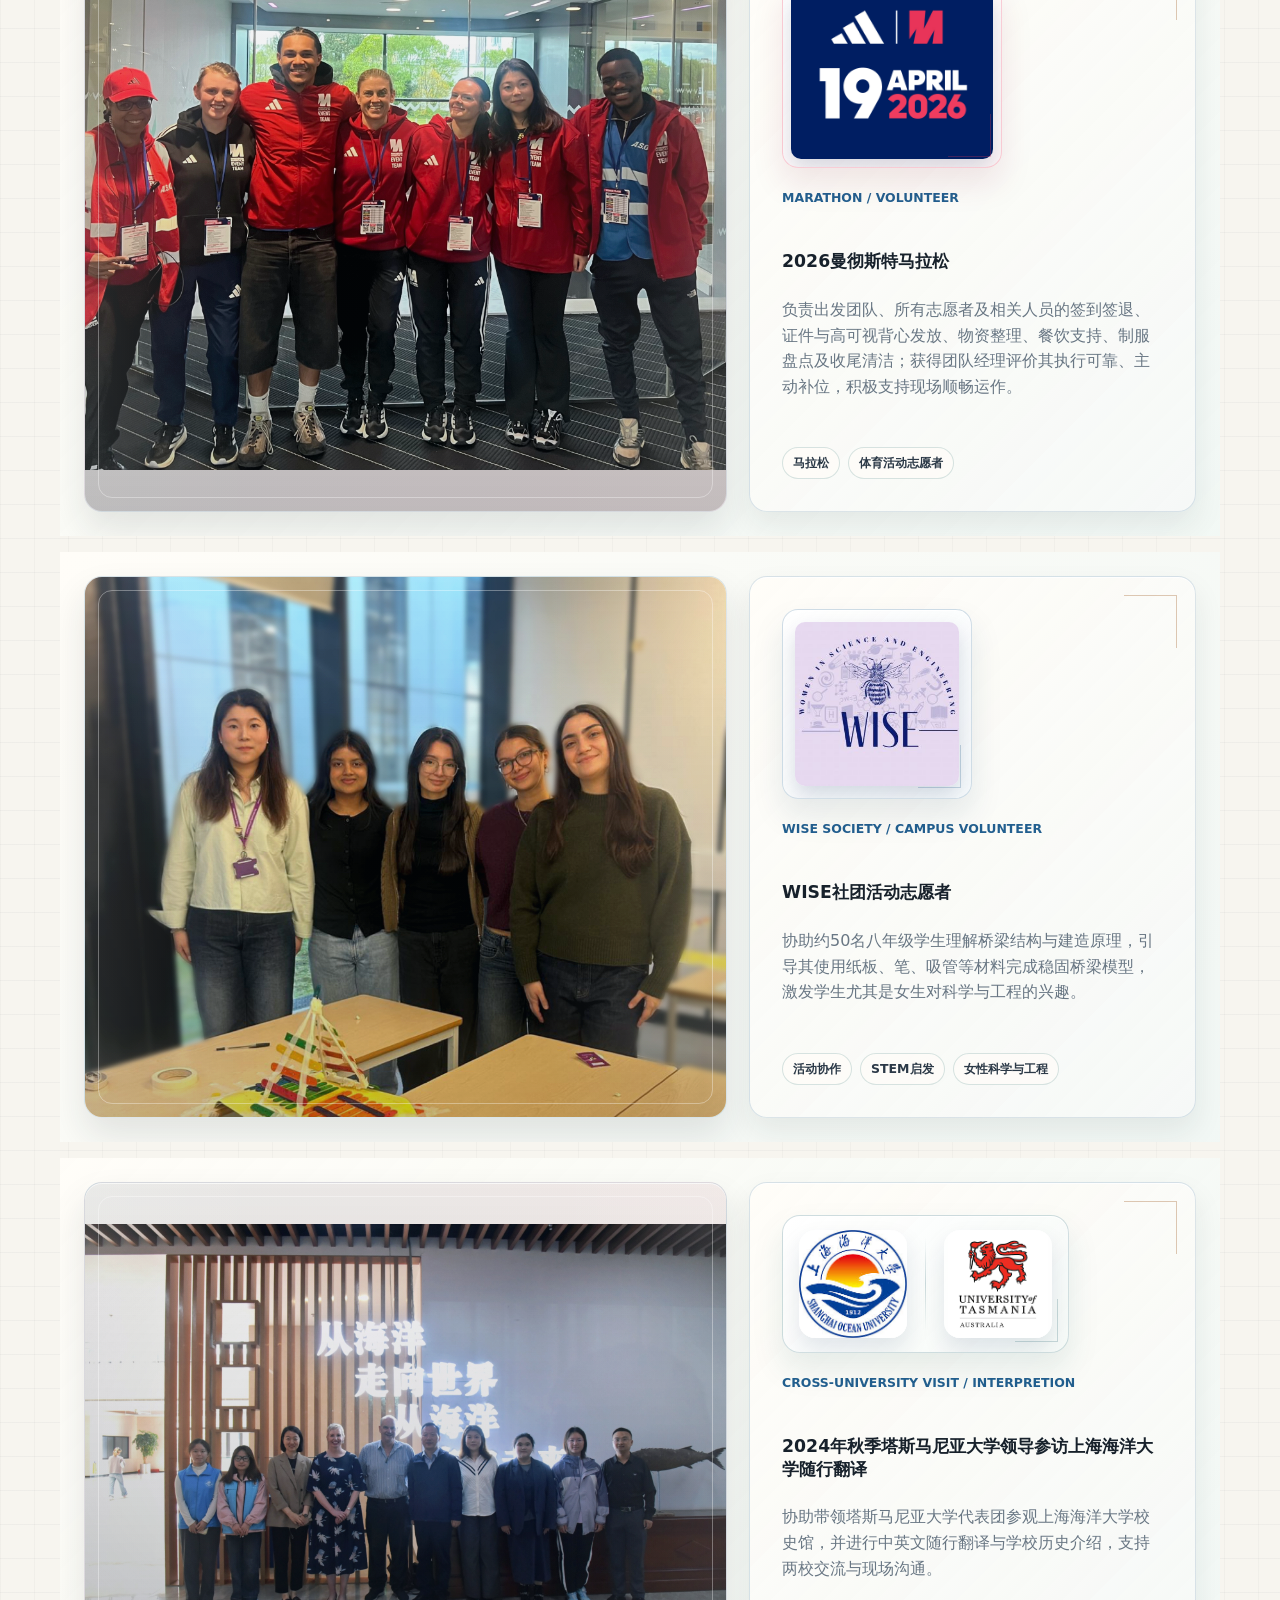
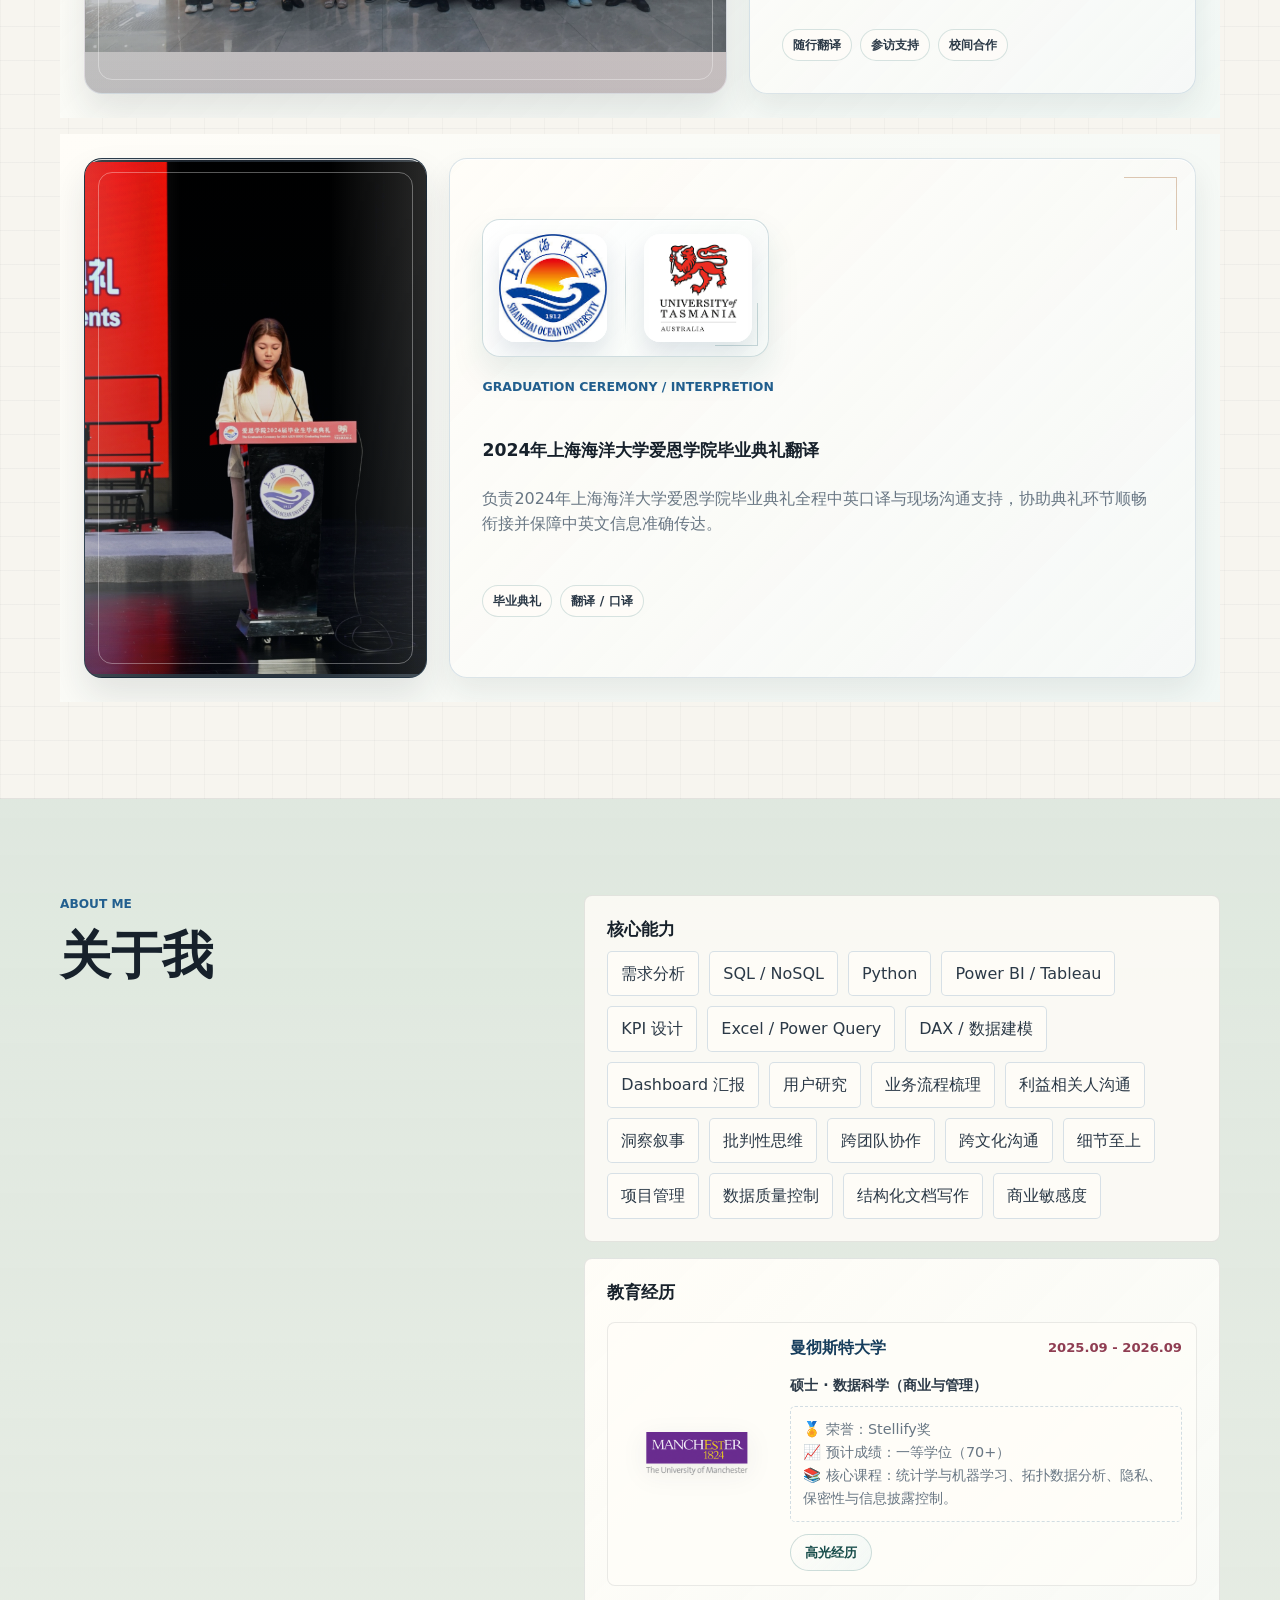
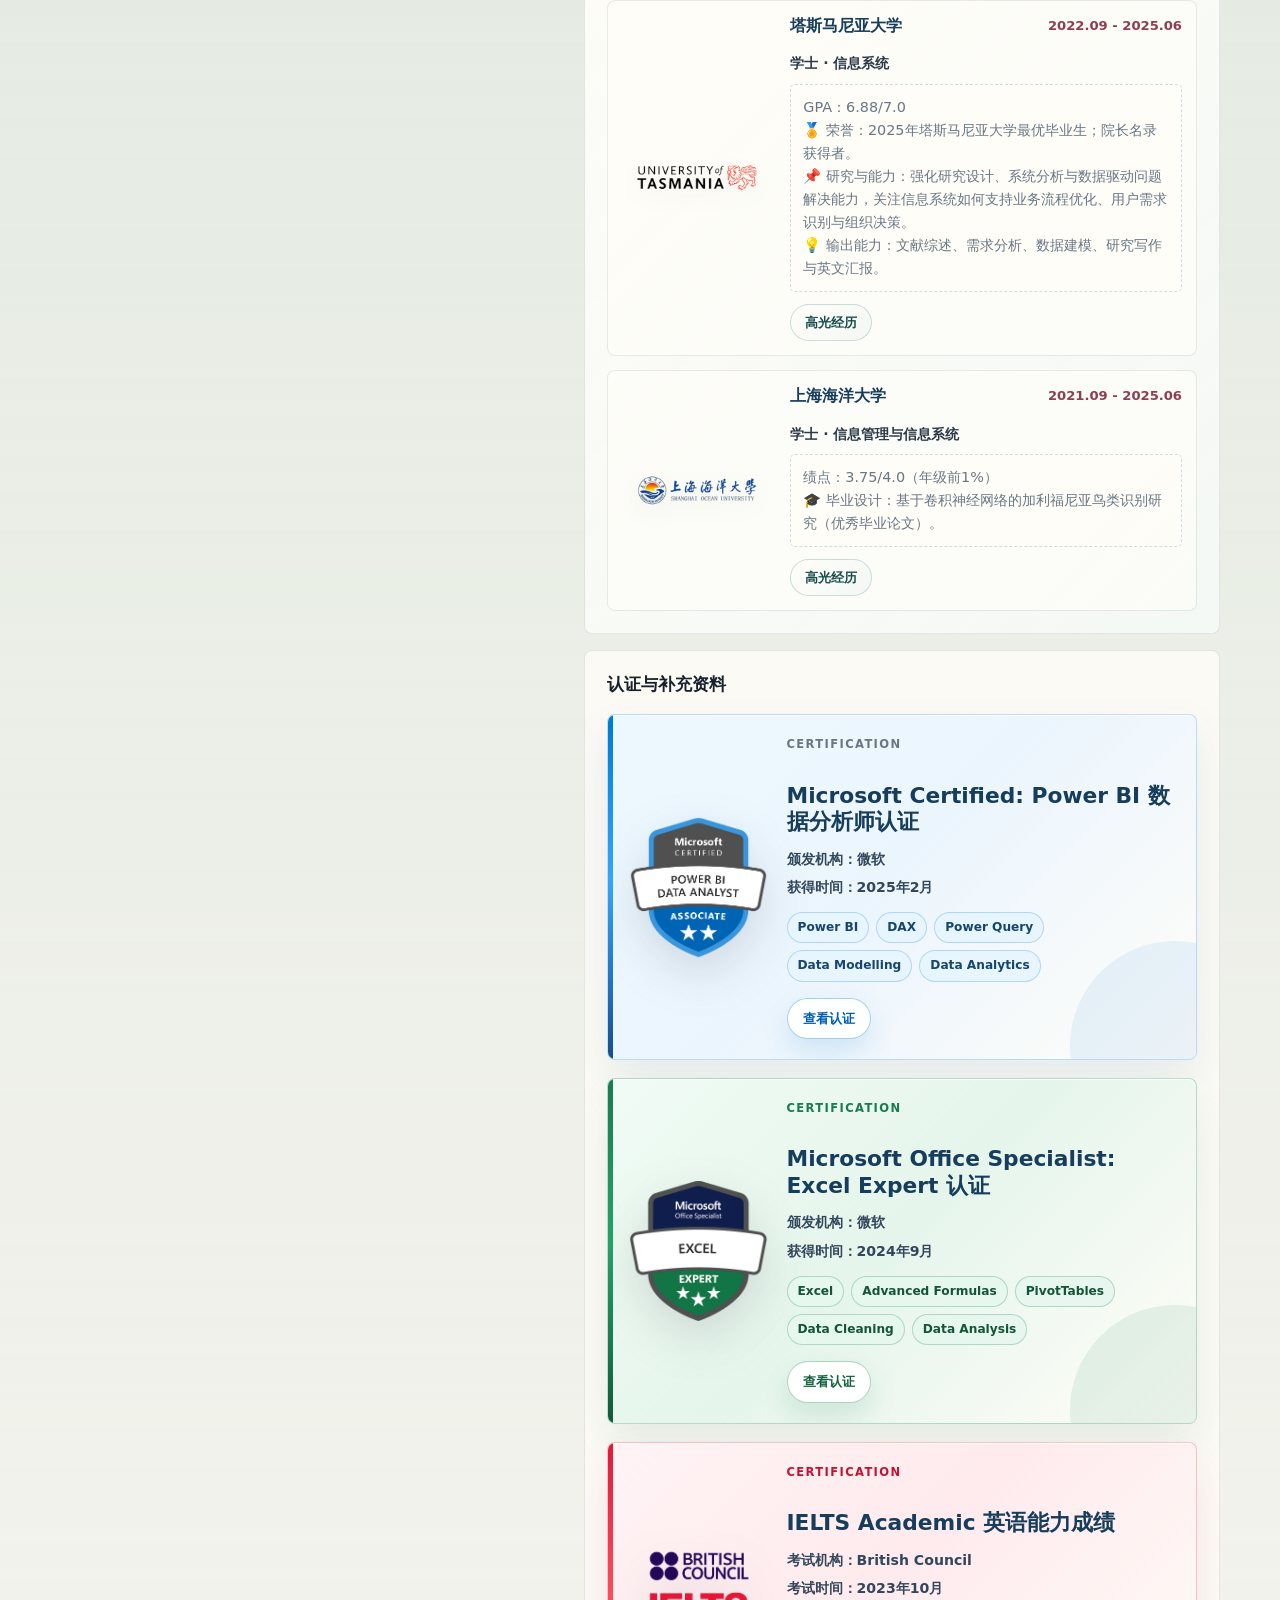
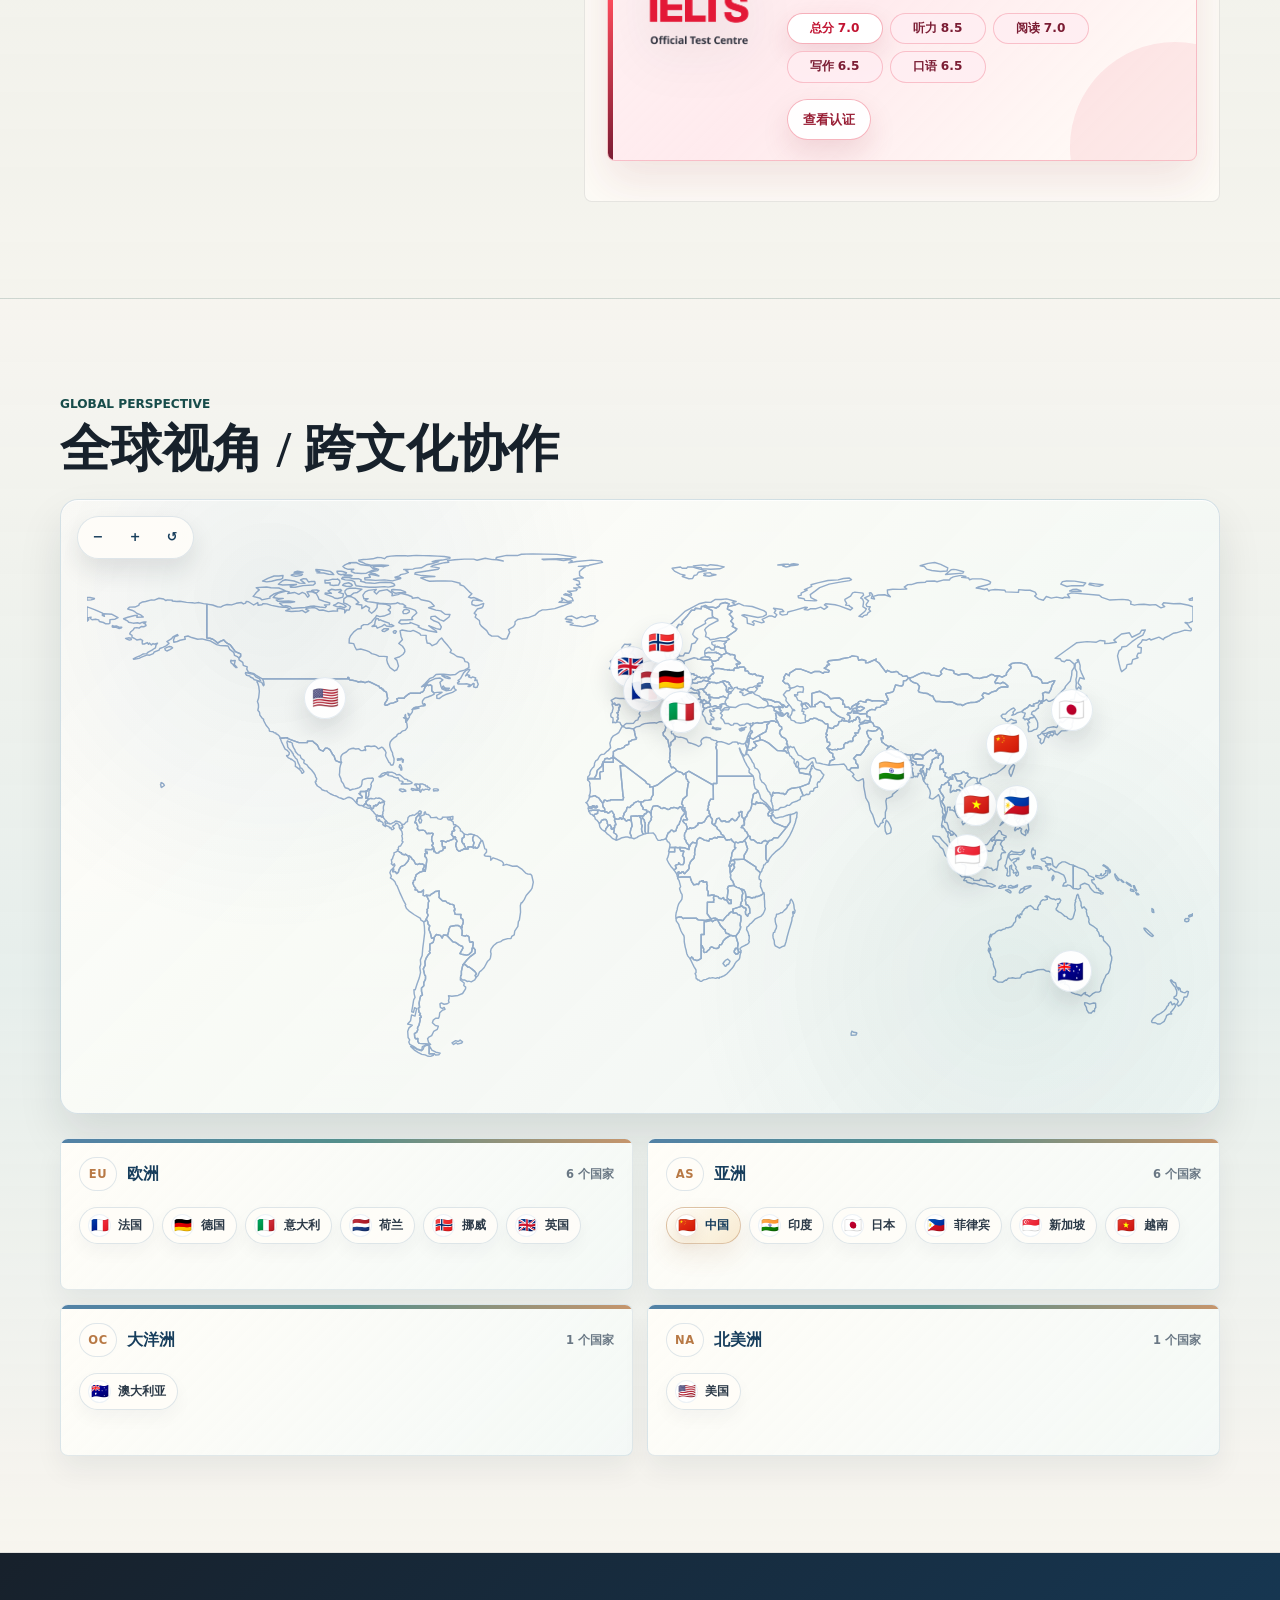
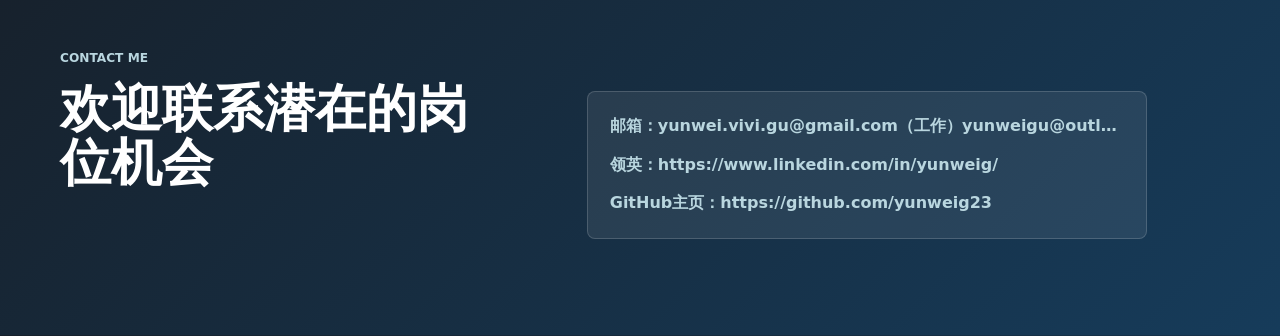
==== commit b034c9ea: "Add files via upload" ====
--- a/index.html
+++ b/index.html
@@ -1604,7 +1604,7 @@
             </p>
           </div>
           <div class="contact-panel">
-            <a href="mailto:yunwei.vivi.gu@gmail.com" data-editable data-key="contact.email">邮箱：yunwei.vivi.gu@gmail.com（工作）, yunweigu@outlook.com（个人）</a>
+            <a class="contact-email-link" href="mailto:yunwei.vivi.gu@gmail.com" data-editable data-key="contact.email"><span class="contact-email-label">邮箱：</span><span class="contact-email-lines"><span>yunwei.vivi.gu@gmail.com（工作）</span><span>yunweigu@outlook.com（个人）</span></span></a>
             <a href="https://www.linkedin.com/in/yunweig/" data-editable data-key="contact.linkedin">领英：https://www.linkedin.com/in/yunweig/</a>
             <a href="https://github.com/yunweig23" data-editable data-key="contact.github">GitHub主页：https://github.com/yunweig23</a>
           </div>
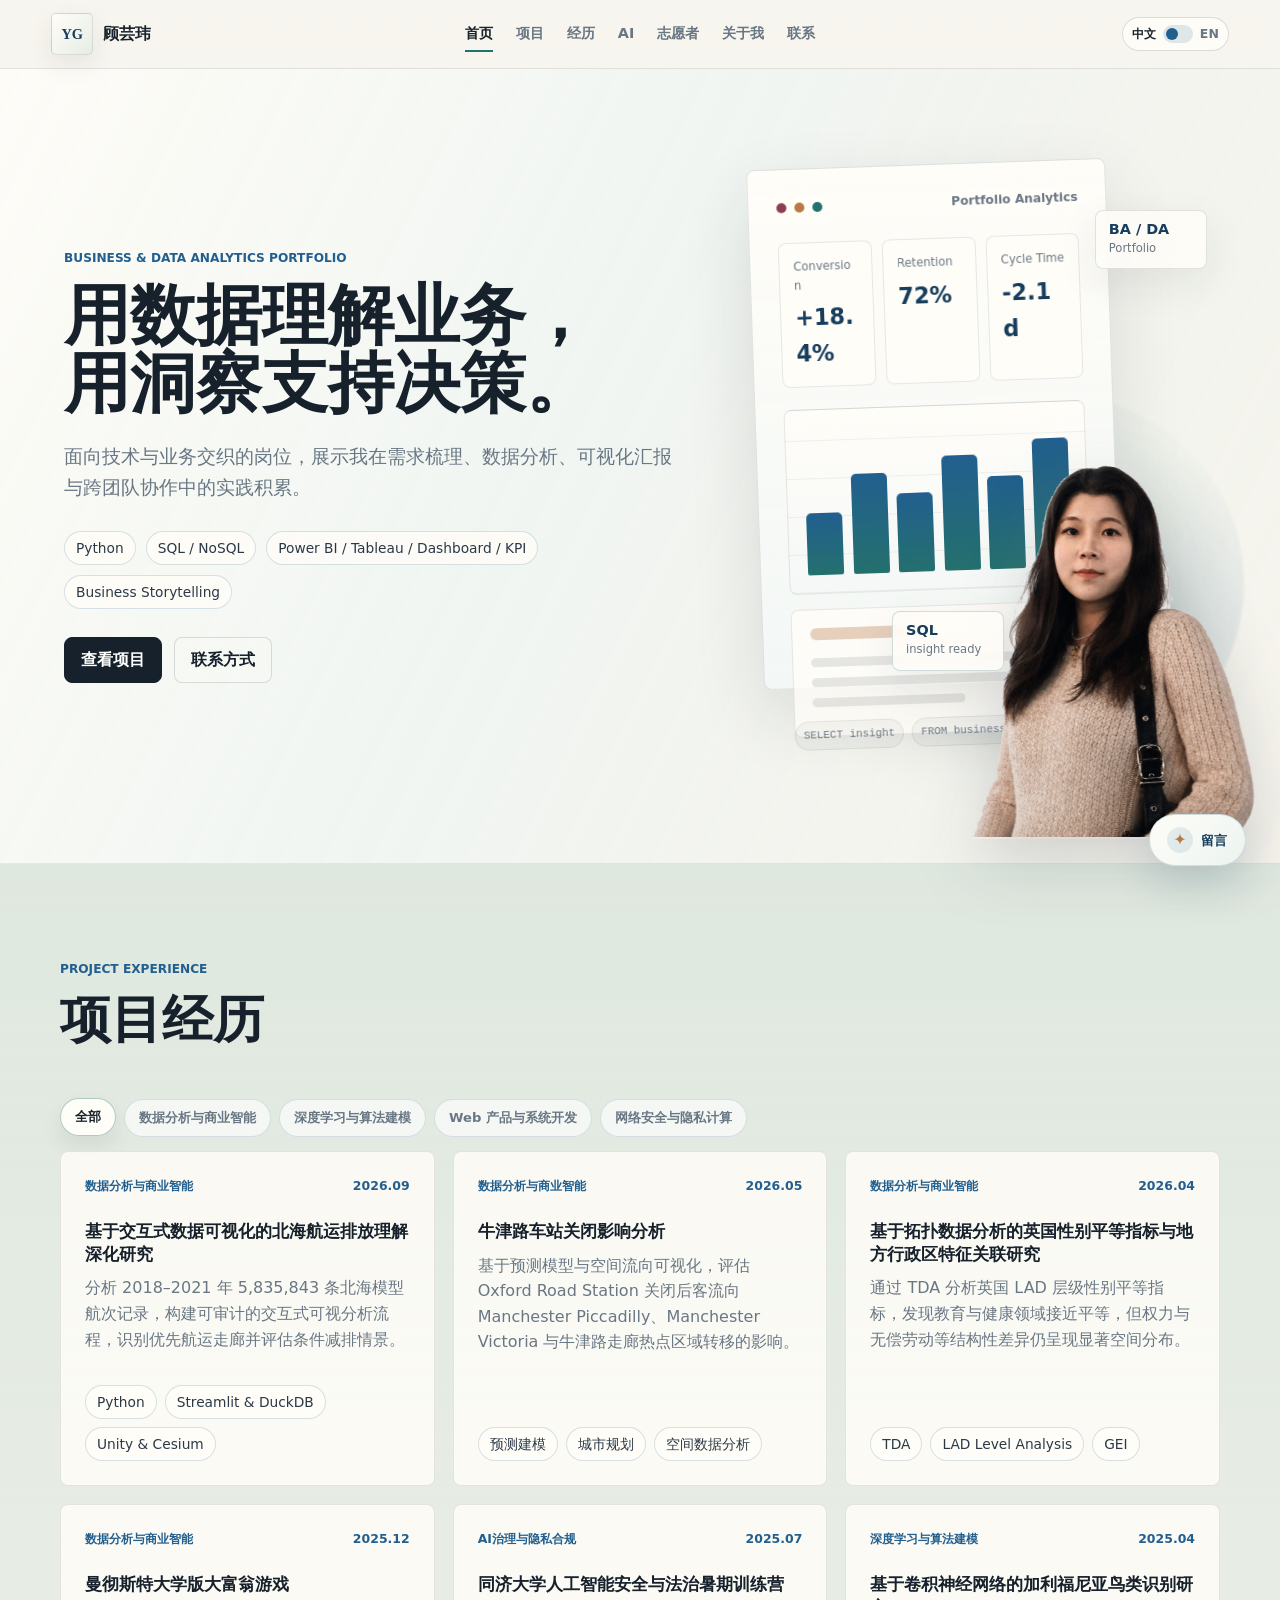
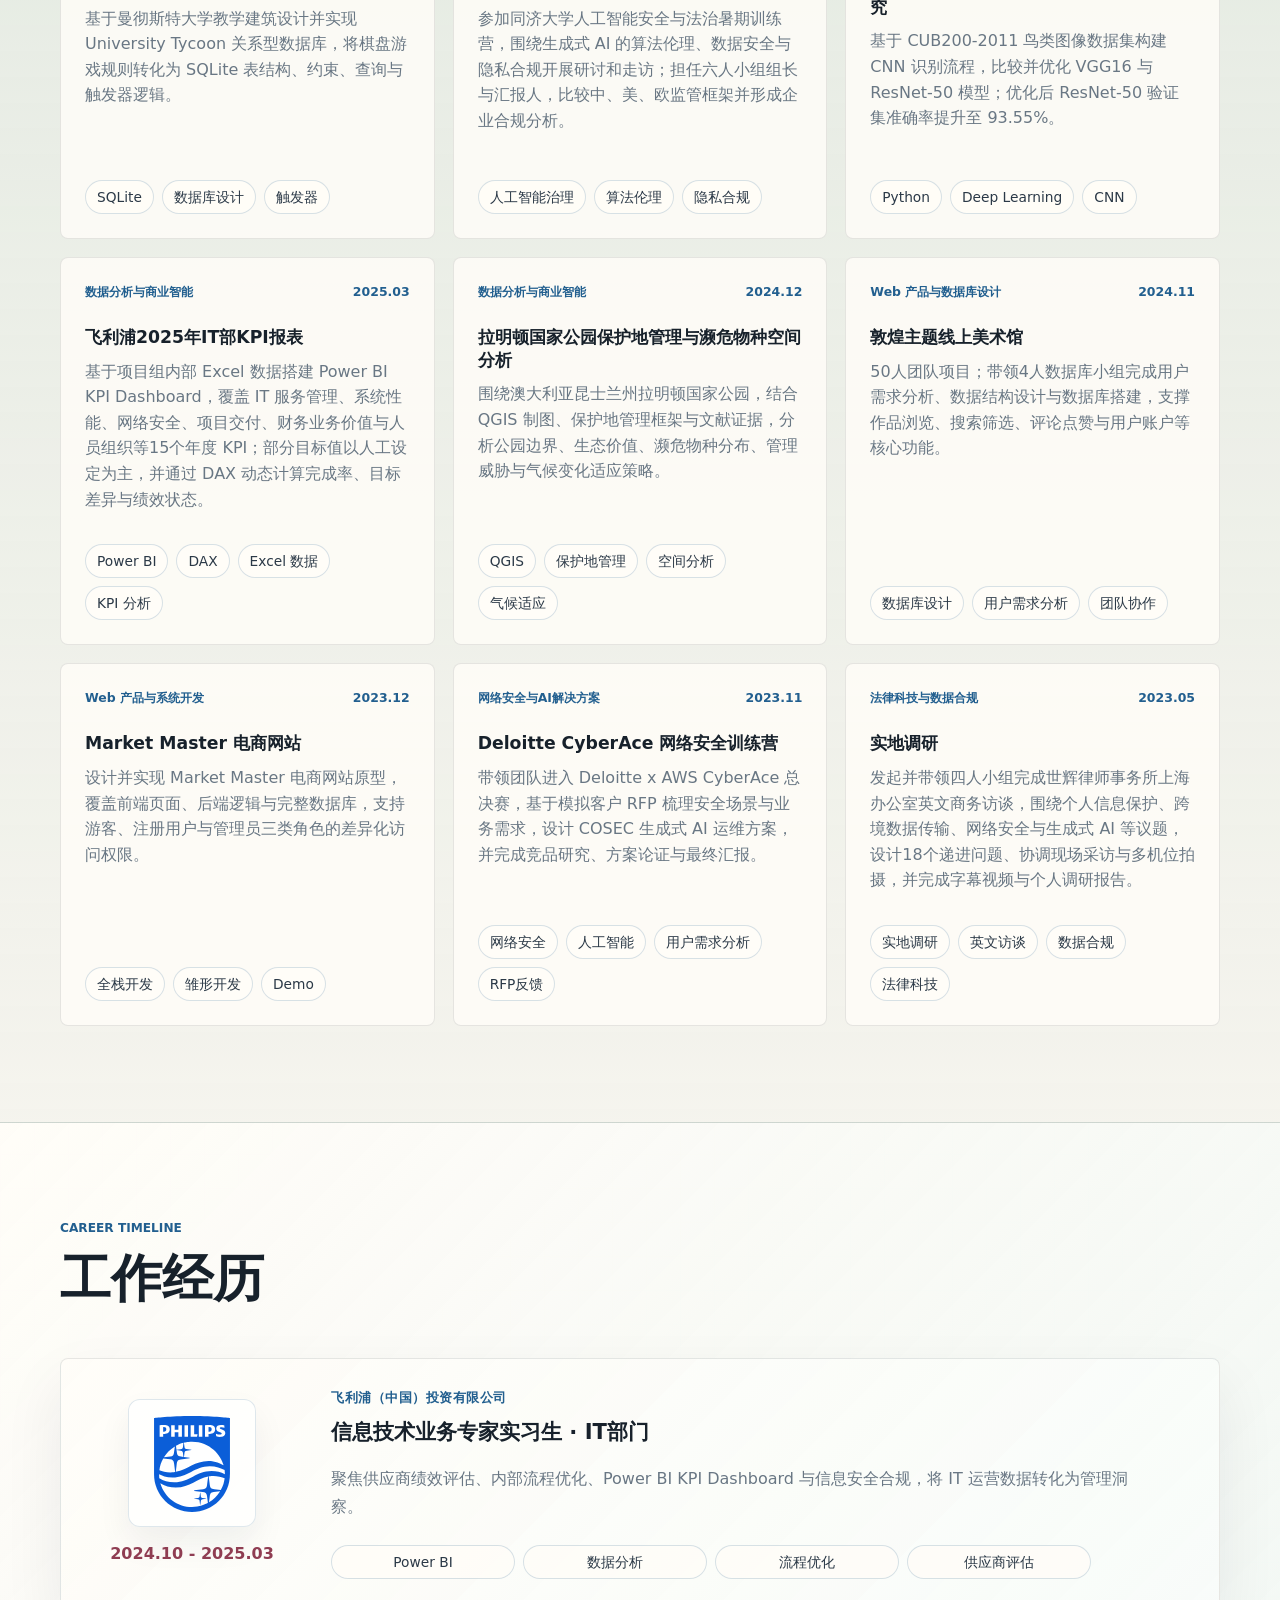
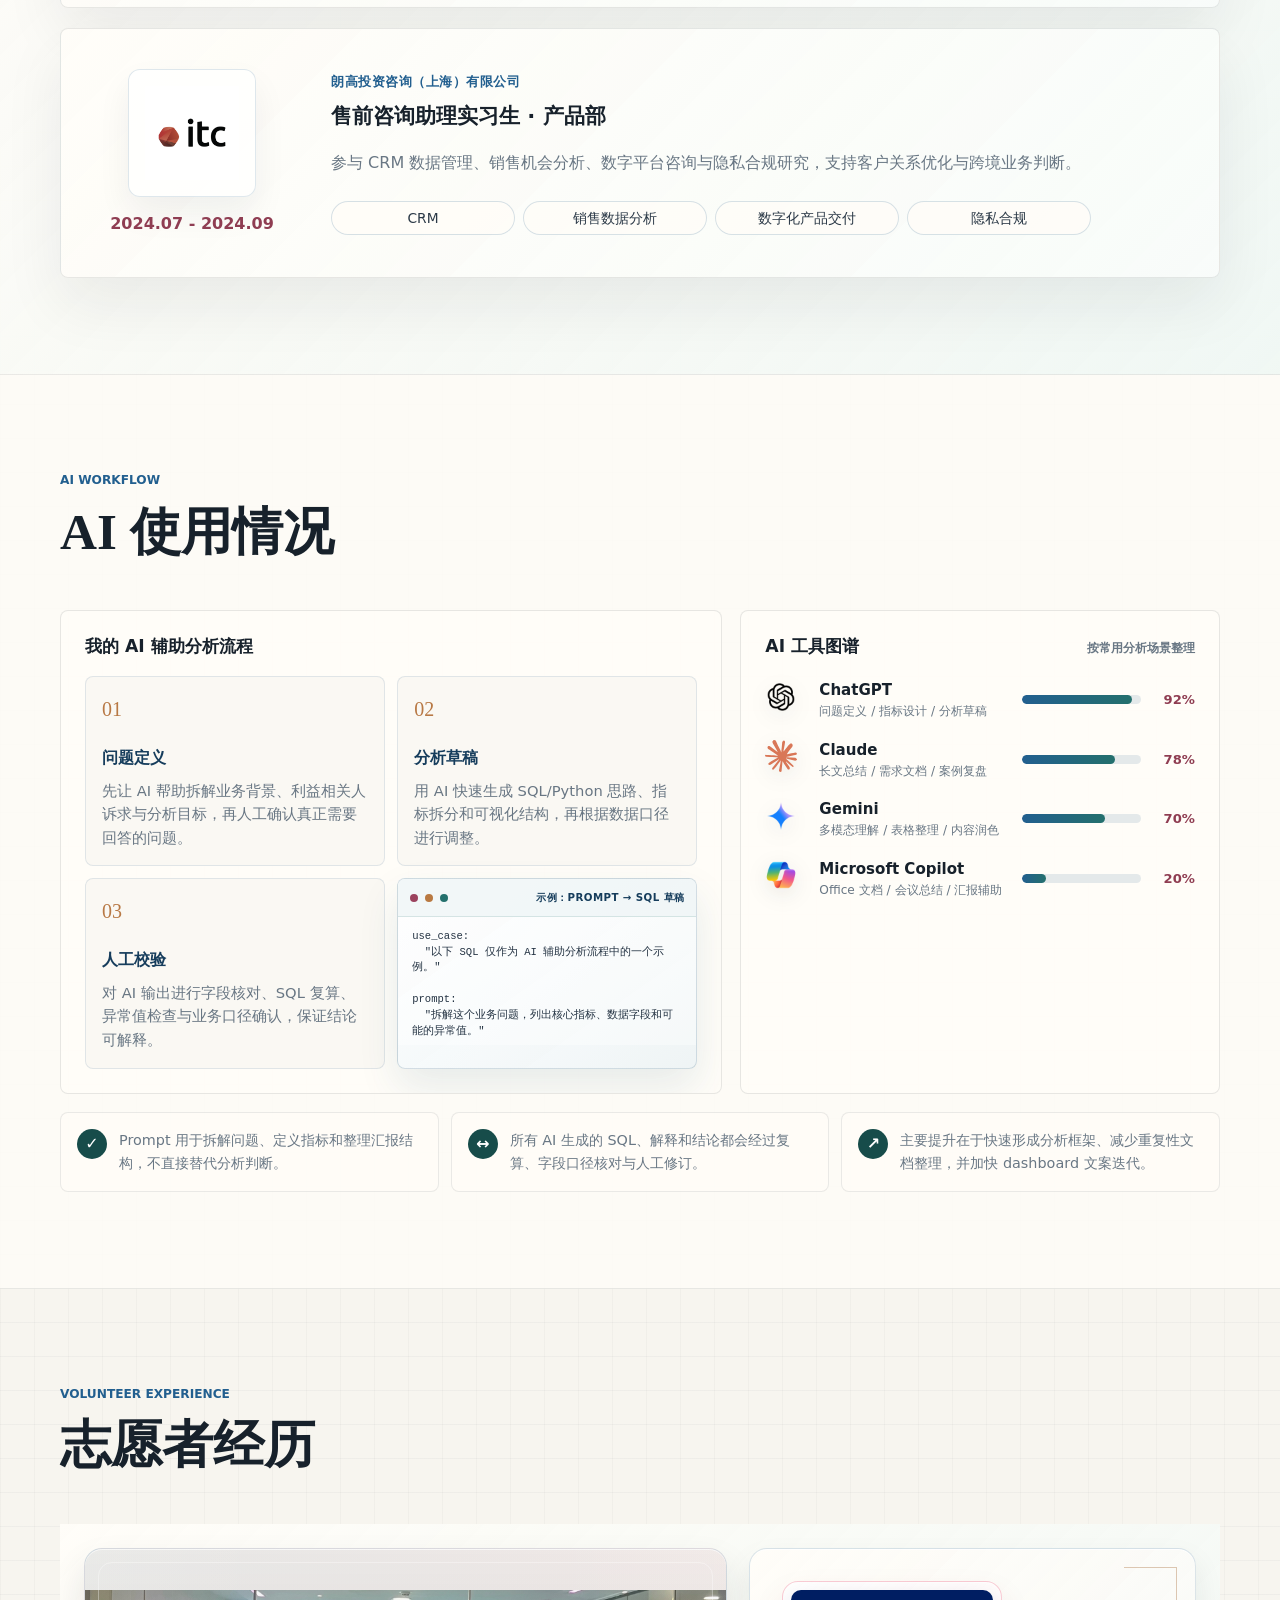
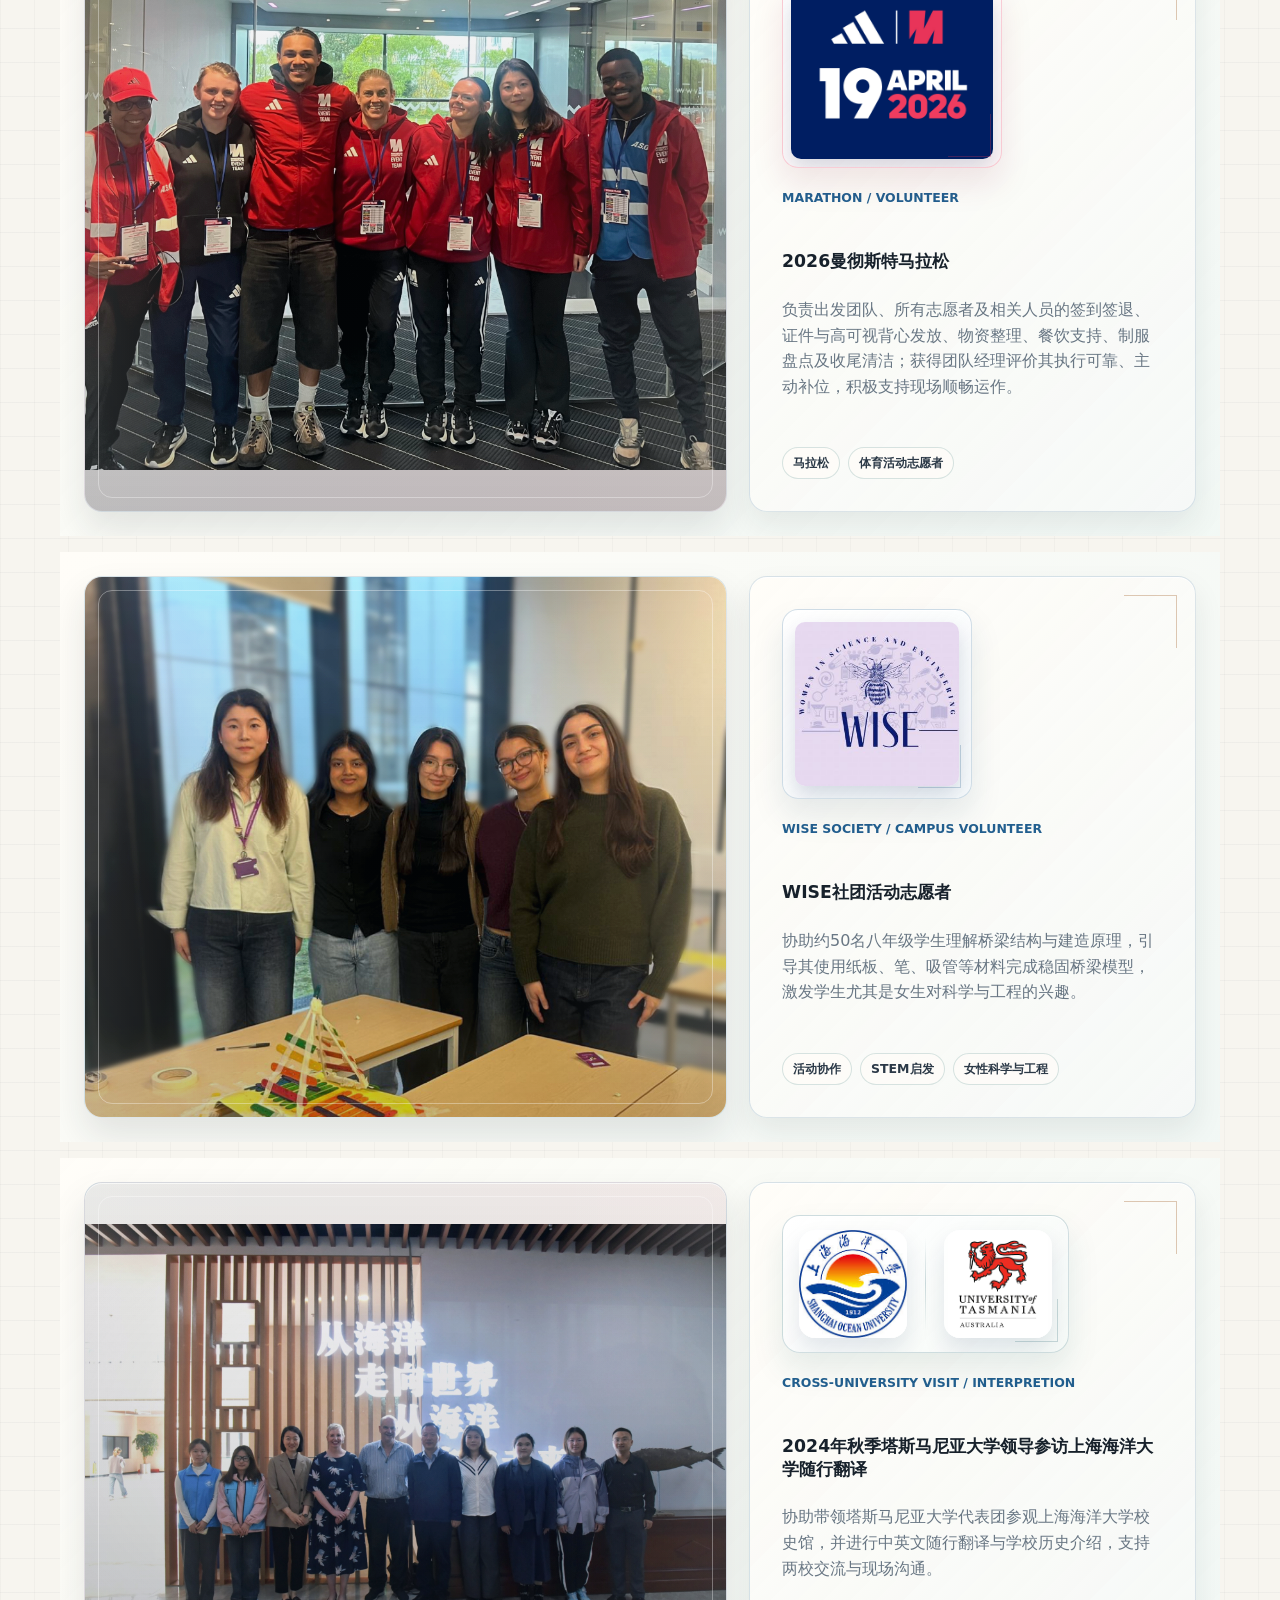
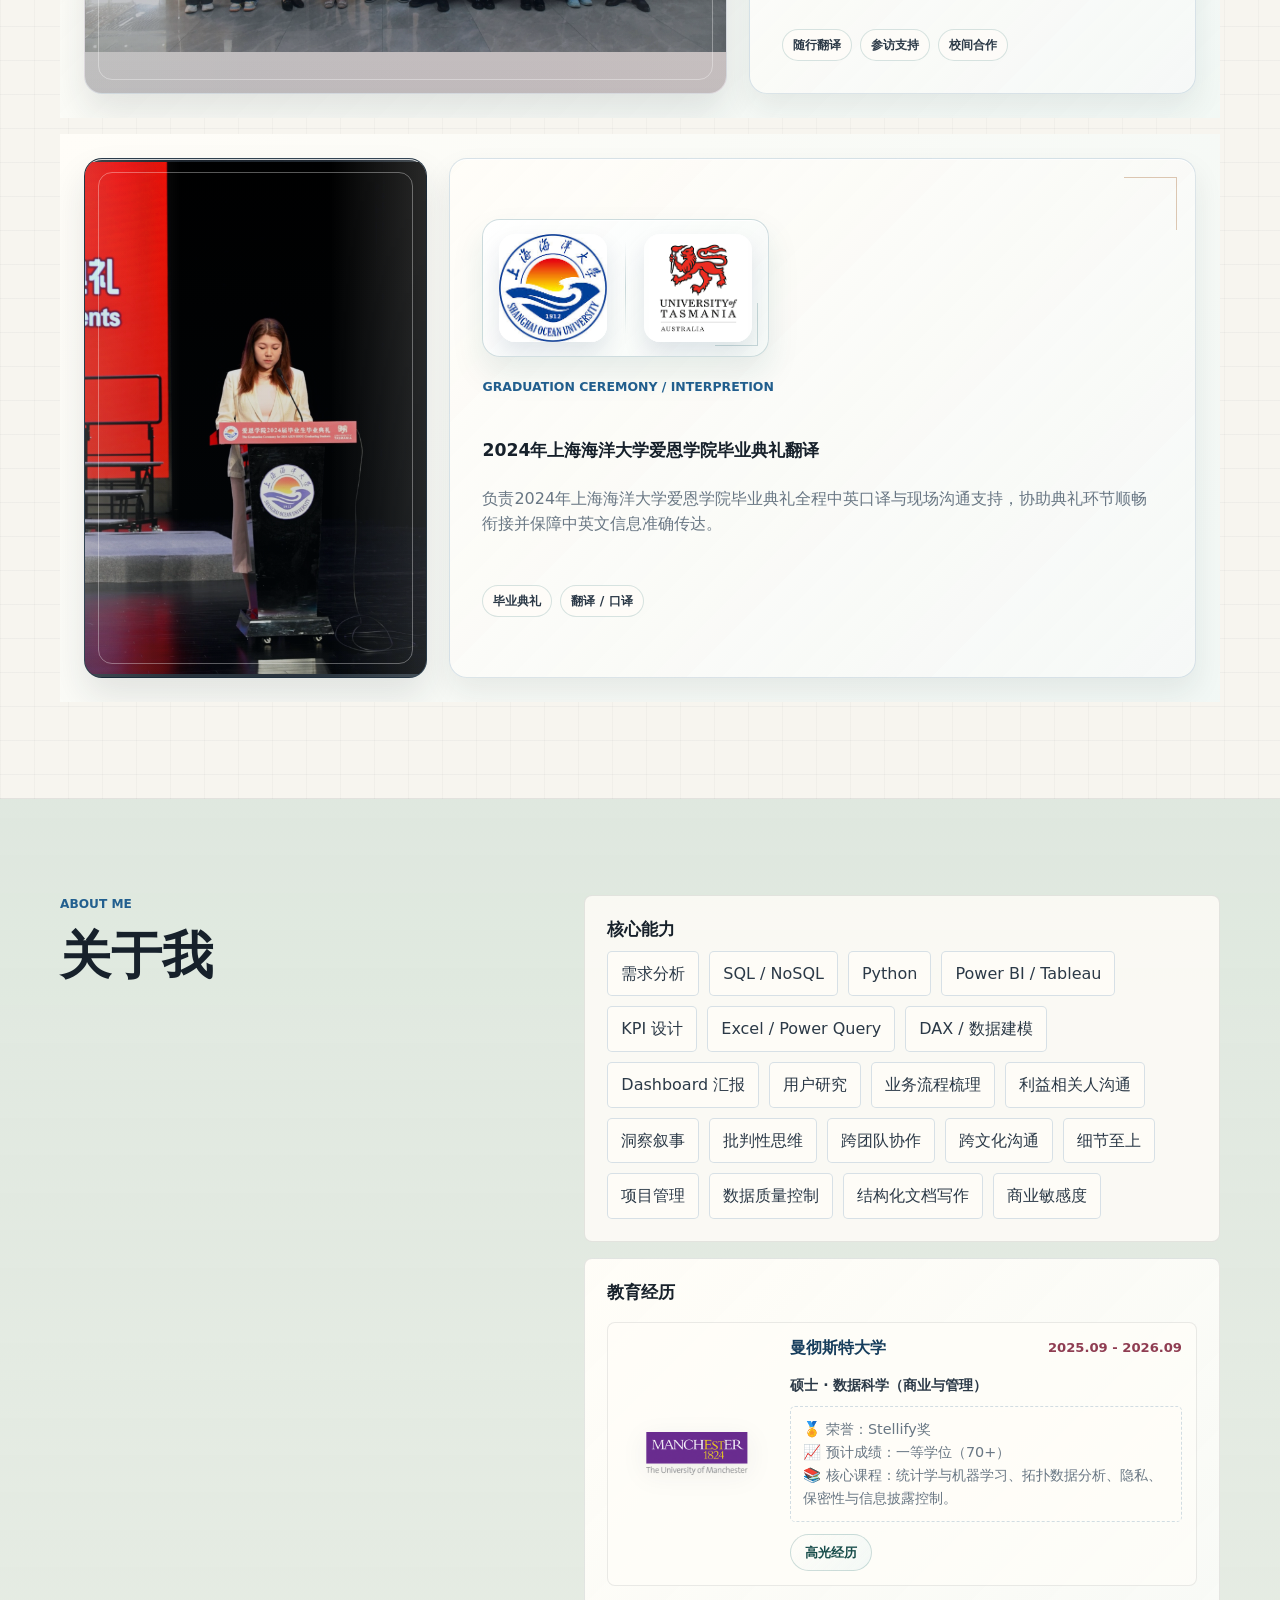
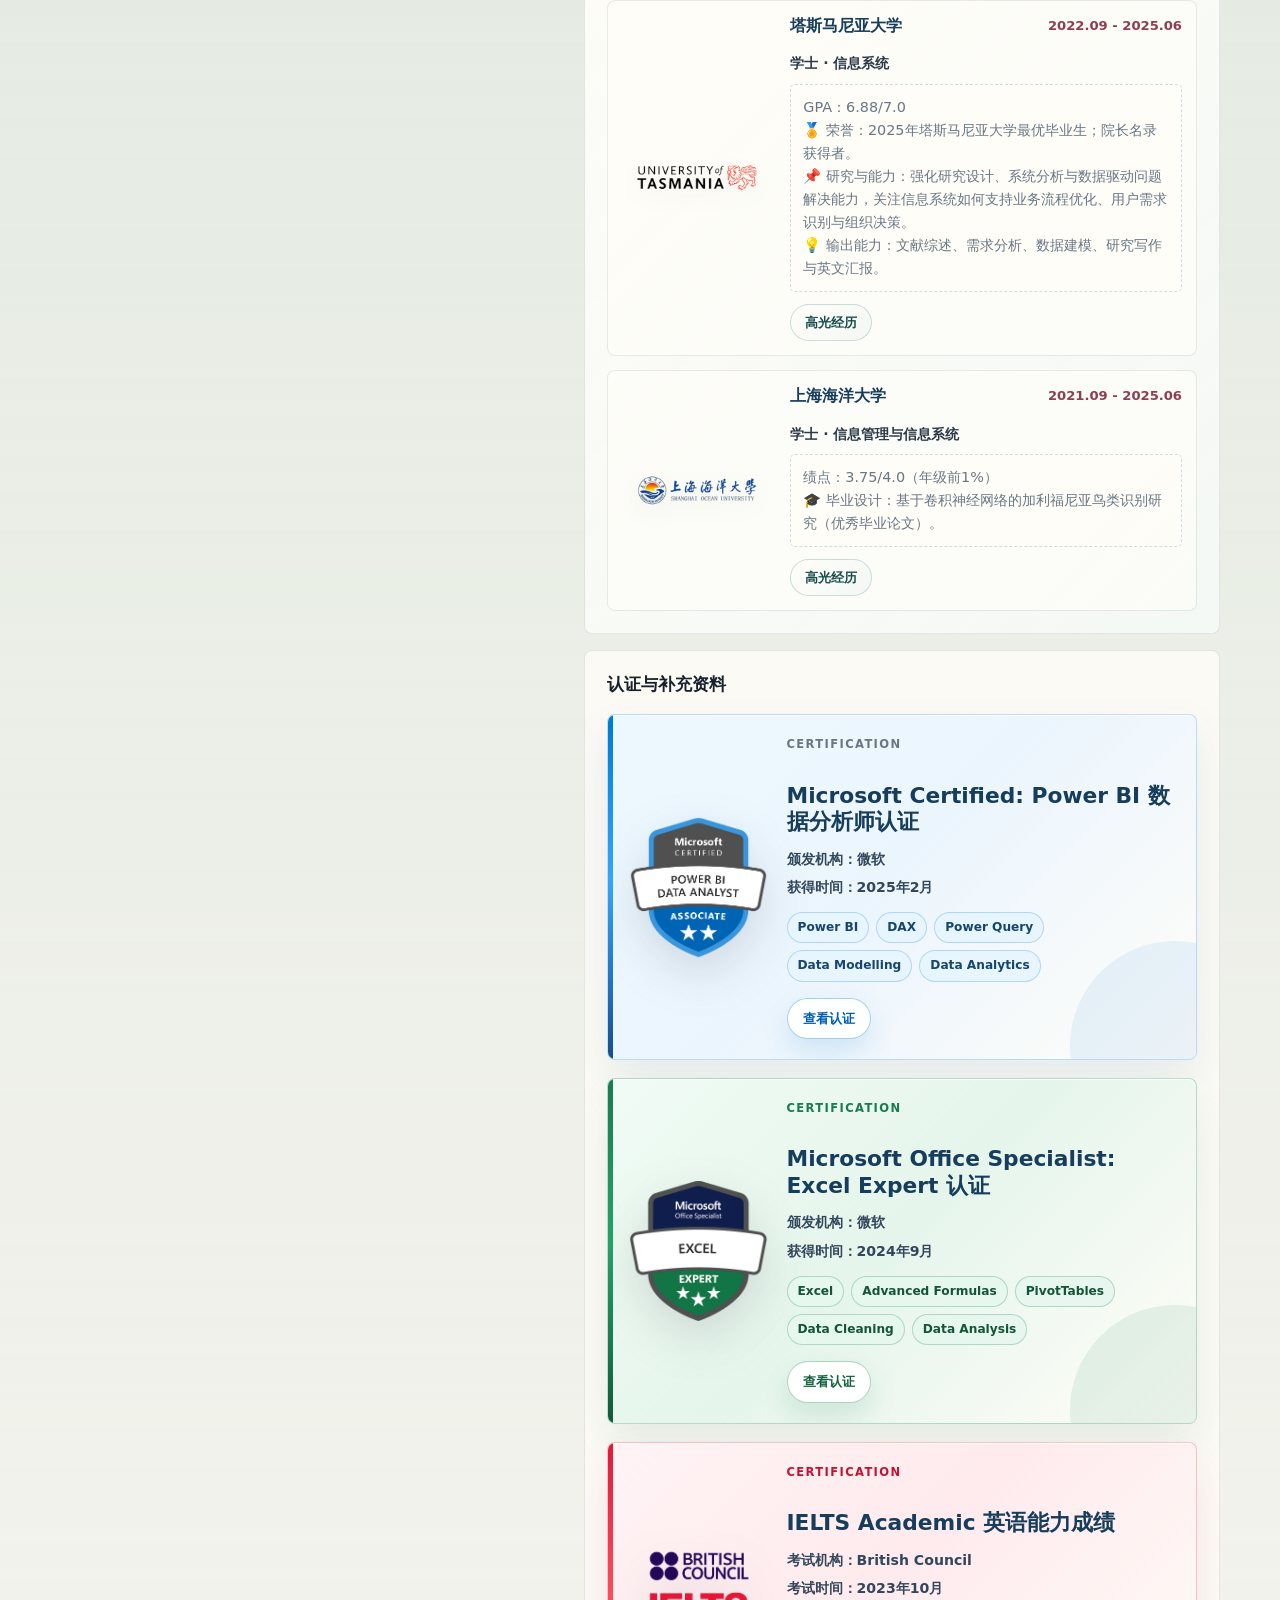
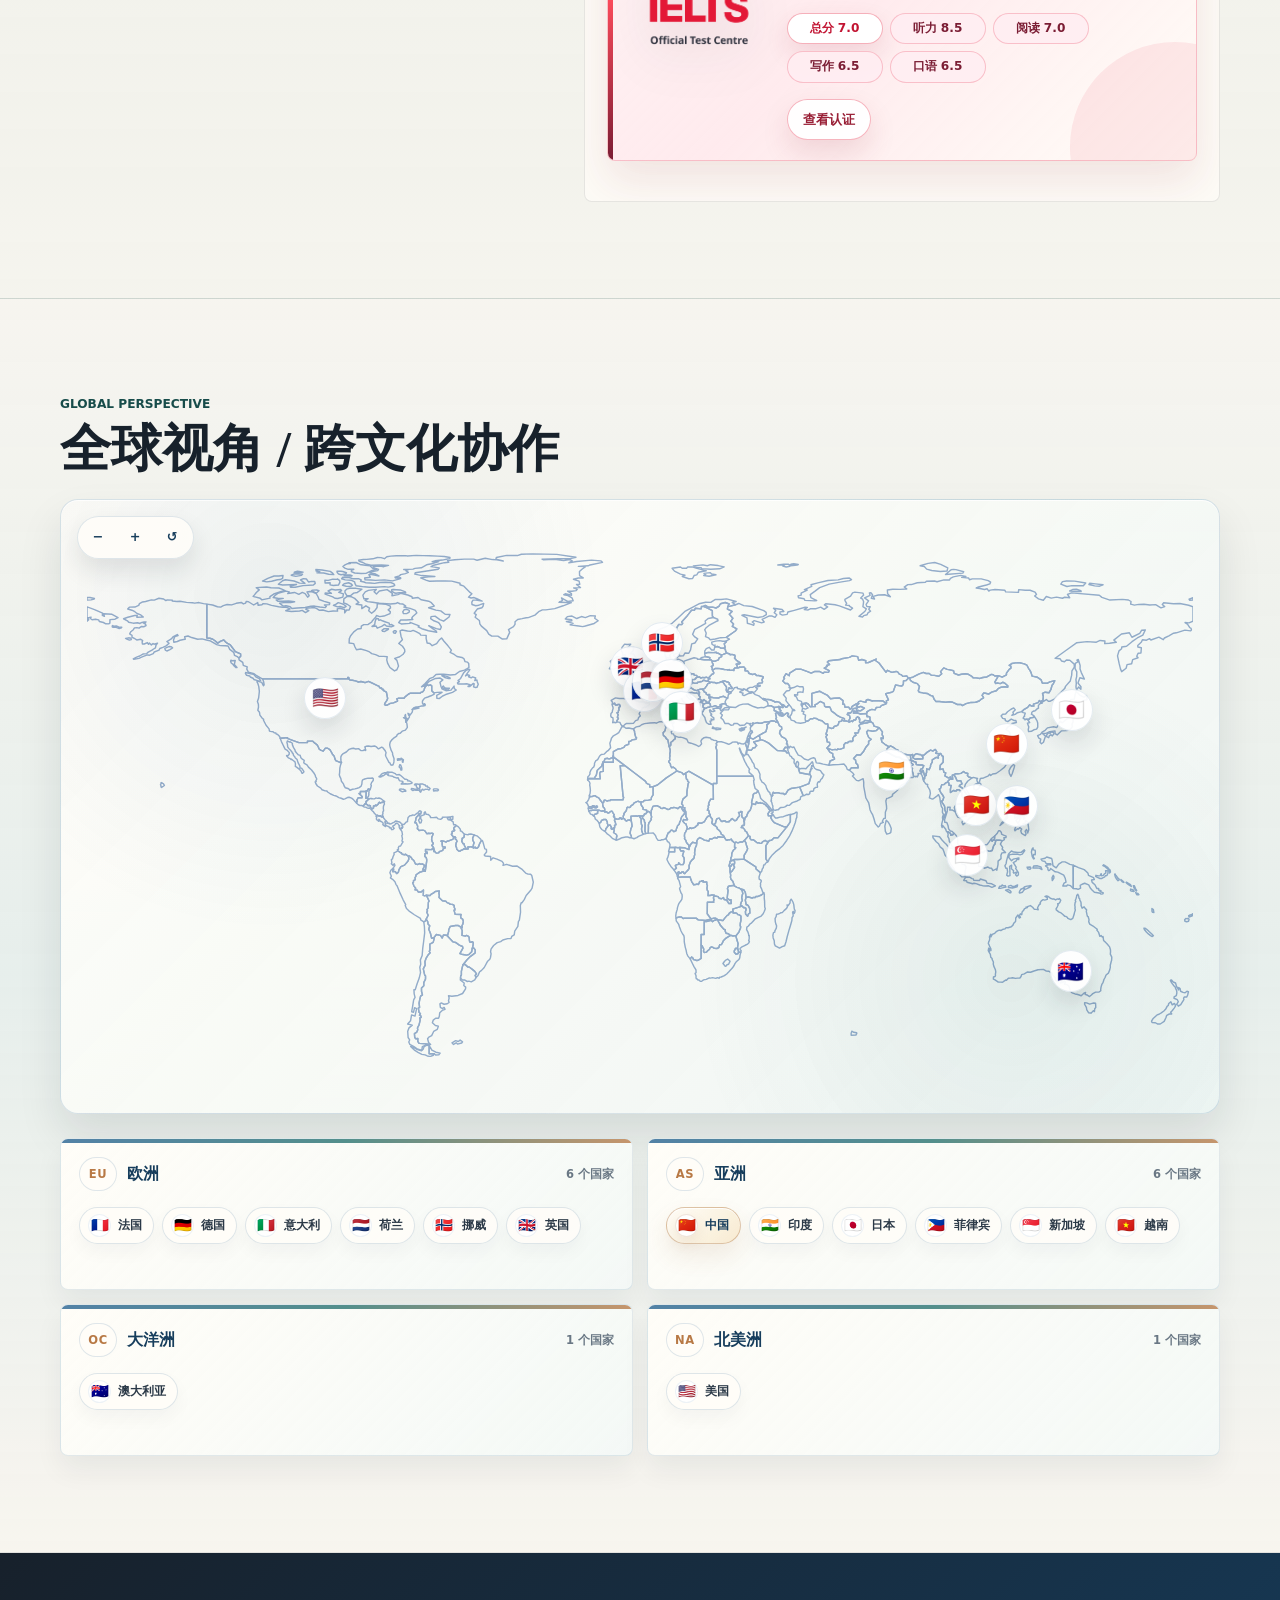
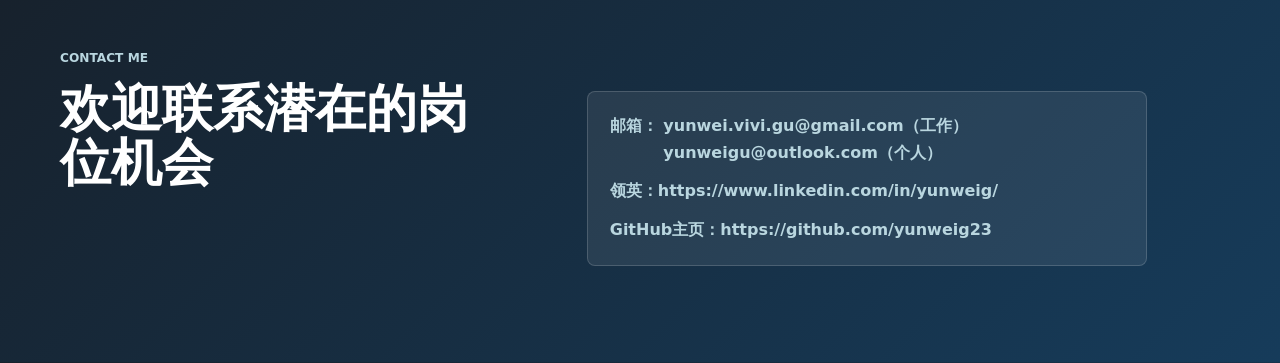
==== commit d88300e9: "Add files via upload" ====
--- a/index.html
+++ b/index.html
@@ -158,7 +158,7 @@
               class="project-card interactive-card"
               data-item
               data-project-category="analytics"
-              data-project-year="999999"
+              data-project-year="202609"
               data-project-image="assets/project-shipping-north-sea-routes.svg"
               data-project-image-fit="contain"
               data-project-image-transparent="true"
@@ -166,51 +166,68 @@
             >
               <div class="project-topline">
                 <span data-editable data-key="project.1.type">数据分析与商业智能</span>
-                <span data-editable data-key="project.1.time">进行中</span>
+                <span data-editable data-key="project.1.time">2026.09</span>
               </div>
               <h3 data-editable data-key="project.1.title">基于交互式数据可视化的北海航运排放理解深化研究</h3>
               <p data-editable data-key="project.1.body">
-                进行中项目：基于 FuelEU 航运排放数据，构建北海航线排放可视化原型，重点呈现英国与荷兰、比利时、法国、德国、挪威等重点国家间的 CO₂ 排放流向。
+                分析 2018–2021 年 5,835,843 条北海模型航次记录，构建可审计的交互式可视分析流程，识别优先航运走廊并评估条件减排情景。
               </p>
               <div class="tag-row">
                 <span data-editable data-key="project.1.tag.one">Python</span>
-                <span data-editable data-key="project.1.tag.two">3D可视化</span>
-                <span data-editable data-key="project.1.tag.three">空间数据分析</span>
+                <span data-editable data-key="project.1.tag.two">Streamlit &amp; DuckDB</span>
+                <span data-editable data-key="project.1.tag.three">Unity &amp; Cesium</span>
               </div>
               <div class="project-detail-source" hidden>
                 <article>
                   <span>01</span>
-                  <h3 data-editable data-key="project.1.detail.one.title">项目背景</h3>
-                  <p data-editable data-key="project.1.detail.one.body">围绕 Tyrell Centre for Climate Change Research 与 AMBS 的合作研究场景，探索如何将北海航运排放数据转化为可解释的交互式可视化原型，并服务大学 Data Visualisation Observatory 的展示需求。</p>
+                  <h3 data-editable data-key="project.1.detail.one.title">指标设计</h3>
+                  <p data-editable data-key="project.1.detail.one.body">不将航次数量等同于减排优先级：并列比较总 CO₂、距离加权排放强度与 DWT-公里强度。敏感性检验中，两种强度指标的前十航线完全不重合，证明指标选择会实质性改变优先级。</p>
                 </article>
                 <article>
                   <span>02</span>
-                  <h3 data-editable data-key="project.1.detail.two.title">分析过程</h3>
-                  <p data-editable data-key="project.1.detail.two.body">基于 FuelEU 航运排放数据，识别英国与欧陆国家之间的高排放航线与船型结构；当前重点使用 Python 进行数据整理、空间映射与可视化原型设计。</p>
+                  <h3 data-editable data-key="project.1.detail.two.title">走廊筛选方法</h3>
+                  <p data-editable data-key="project.1.detail.two.body">建立可解释的多指标评分：排放规模 30%、排放强度 25%、活动量 20%、双向稳定性 15%、船队集中度 10%。Harwich–Rotterdam 以 0.955/1 排名第一，使走廊选择从主观判断变成可追溯的决策过程。</p>
                 </article>
                 <article>
                   <span>03</span>
-                  <h3 data-editable data-key="project.1.detail.three.title">期望产出</h3>
-                  <p data-editable data-key="project.1.detail.three.body">计划交付可交互的 Streamlit 可视化应用，呈现英国-荷兰、比利时、法国、德国、挪威等重点航线的 CO₂ 排放规模、船型贡献与空间分布。</p>
-                </article>
-                <article class="project-detail-tool-card">
+                  <h3 data-editable data-key="project.1.detail.three.title">核心发现</h3>
+                  <p data-editable data-key="project.1.detail.three.body">国际航次仅占 15.1%，却产生 61.1% 的模型 CO₂，单条平均约为国内航次的 8.8 倍。Harwich–Rotterdam 的 99.2% 排放集中在 Ro-Ro 与客船；相同船型假设在走廊层面影响 19.9%，在区域层面仅 4.0%，显示减排杠杆取决于运营结构的集中程度。</p>
+                </article>
+                <article class="project-detail-tool-card shipping-architecture-card">
                   <span>04</span>
-                  <h3 data-editable data-key="project.1.detail.four.title">工具与能力</h3>
-                  <div class="tool-code-panel" aria-hidden="true">
-                    <div>
-                      <b>python</b>
-                      <em>clean emissions</em>
-                    </div>
-                    <div>
-                      <b>streamlit</b>
-                      <em>prototype app</em>
-                    </div>
-                    <div>
-                      <b>spatial</b>
-                      <em>route visualisation</em>
-                    </div>
-                  </div>
-                  <p data-editable data-key="project.1.detail.four.body">Python / Streamlit / 3D可视化 / 空间数据分析</p>
+                  <h3 data-editable data-key="project.1.detail.four.title">系统架构</h3>
+                  <div class="shipping-data-flow" aria-label="Shipping analytics data flow">
+                    <div class="shipping-flow-step">
+                      <b>01</b>
+                      <div>
+                        <small>INGEST</small>
+                        <strong>5.84M voyages</strong>
+                        <em>Parquet inventory</em>
+                      </div>
+                    </div>
+                    <div class="shipping-flow-step">
+                      <b>02</b>
+                      <div>
+                        <small>MODEL + QUERY</small>
+                        <strong>Python · DuckDB</strong>
+                        <em>21 → 82 fields</em>
+                      </div>
+                    </div>
+                    <div class="shipping-flow-step">
+                      <b>03</b>
+                      <div>
+                        <small>EXPLORE</small>
+                        <strong>Streamlit · Unity</strong>
+                        <em>regional + corridor views</em>
+                      </div>
+                    </div>
+                  </div>
+                  <div class="shipping-proof-list" aria-label="Data linkage coverage">
+                    <div><strong>96.03%</strong><small>vessel linkage</small></div>
+                    <div><strong>100%</strong><small>port linkage</small></div>
+                    <div><strong>6</strong><small>analysis pages</small></div>
+                  </div>
+                  <p class="shipping-architecture-note" data-editable data-key="project.1.detail.four.body">从原始航次记录到区域看板与 3D 走廊视图，保留一条可追溯的分析链路。</p>
                 </article>
               </div>
             </article>
--- a/styles.css
+++ b/styles.css
@@ -1311,6 +1311,288 @@
   line-height: 1.25;
   overflow-wrap: anywhere;
   white-space: normal;
+}
+
+.project-detail-grid article.shipping-architecture-card {
+  border-color: rgba(27, 66, 94, 0.2);
+  background:
+    linear-gradient(180deg, rgba(255, 255, 255, 0.9), rgba(244, 248, 247, 0.86)),
+    var(--surface);
+}
+
+.shipping-architecture-card::before {
+  opacity: 0.82 !important;
+  transform: scaleX(1) !important;
+}
+
+.shipping-architecture-card > h3 {
+  margin-bottom: 16px;
+}
+
+.shipping-data-flow {
+  position: relative;
+  display: grid;
+  border-top: 1px solid rgba(27, 66, 94, 0.2);
+  border-bottom: 1px solid rgba(27, 66, 94, 0.2);
+}
+
+.shipping-data-flow::before {
+  content: "";
+  position: absolute;
+  top: 26px;
+  bottom: 26px;
+  left: 14px;
+  width: 1px;
+  background: linear-gradient(var(--data-blue), var(--teal), var(--copper));
+}
+
+.shipping-flow-step {
+  position: relative;
+  display: grid;
+  grid-template-columns: 30px minmax(0, 1fr);
+  gap: 12px;
+  padding: 13px 0;
+}
+
+.shipping-flow-step + .shipping-flow-step {
+  border-top: 1px solid rgba(27, 66, 94, 0.1);
+}
+
+.shipping-flow-step > b {
+  position: relative;
+  z-index: 1;
+  display: grid;
+  width: 29px;
+  height: 29px;
+  place-items: center;
+  border: 1px solid rgba(27, 66, 94, 0.24);
+  border-radius: 50%;
+  background: #fffdf8;
+  color: var(--data-blue-deep);
+  font-family: ui-monospace, SFMono-Regular, Menlo, Monaco, Consolas, monospace;
+  font-size: 0.61rem;
+  letter-spacing: 0.04em;
+}
+
+.shipping-flow-step > div {
+  display: grid;
+  min-width: 0;
+  gap: 2px;
+}
+
+.shipping-flow-step small {
+  color: var(--copper);
+  font-size: 0.58rem;
+  font-weight: 850;
+  letter-spacing: 0.12em;
+}
+
+.shipping-flow-step strong {
+  color: var(--data-blue-deep);
+  font-size: 0.82rem;
+  line-height: 1.25;
+}
+
+.shipping-flow-step em {
+  color: var(--muted);
+  font-size: 0.68rem;
+  font-style: normal;
+  line-height: 1.35;
+}
+
+.shipping-proof-list {
+  display: grid;
+  grid-template-columns: repeat(3, minmax(0, 1fr));
+  margin: 14px 0 12px;
+  border-top: 1px solid rgba(27, 66, 94, 0.12);
+  border-bottom: 1px solid rgba(27, 66, 94, 0.12);
+}
+
+.shipping-proof-list > div {
+  display: grid;
+  gap: 3px;
+  min-width: 0;
+  padding: 10px 7px;
+  text-align: center;
+}
+
+.shipping-proof-list > div + div {
+  border-left: 1px solid rgba(27, 66, 94, 0.12);
+}
+
+.shipping-proof-list strong {
+  color: var(--data-blue-deep);
+  font-size: 0.82rem;
+  line-height: 1.1;
+}
+
+.shipping-proof-list small {
+  color: var(--muted);
+  font-size: 0.55rem;
+  font-weight: 760;
+  letter-spacing: 0.025em;
+  line-height: 1.25;
+}
+
+.project-detail-grid .shipping-architecture-note {
+  margin: 0;
+  color: rgba(35, 52, 66, 0.72);
+  font-size: 0.7rem;
+  font-weight: 650;
+  line-height: 1.5;
+}
+
+.shipping-demo {
+  grid-column: 1 / -1;
+  overflow: hidden;
+  border: 1px solid rgba(27, 66, 94, 0.18);
+  border-radius: 20px;
+  background: rgba(255, 255, 255, 0.76);
+  box-shadow: 0 20px 44px rgba(23, 68, 101, 0.08);
+}
+
+.shipping-demo-header {
+  display: grid;
+  grid-template-columns: minmax(180px, 0.72fr) minmax(0, 1.28fr);
+  gap: 24px;
+  align-items: end;
+  padding: 22px 24px 20px;
+  border-top: 3px solid transparent;
+  border-image: linear-gradient(90deg, var(--data-blue), var(--teal), var(--copper)) 1;
+}
+
+.shipping-demo-header small {
+  display: block;
+  margin-bottom: 7px;
+  color: var(--copper);
+  font-size: 0.62rem;
+  font-weight: 850;
+  letter-spacing: 0.16em;
+}
+
+.project-detail-grid .shipping-demo-header h3 {
+  margin: 0;
+  color: var(--data-blue-deep);
+  font-size: clamp(1.2rem, 2vw, 1.55rem);
+  line-height: 1.1;
+}
+
+.project-detail-grid .shipping-demo-header p {
+  max-width: 640px;
+  margin: 0;
+  color: var(--muted);
+  font-size: 0.82rem;
+  line-height: 1.6;
+}
+
+.shipping-demo-tabs {
+  display: grid;
+  grid-template-columns: repeat(2, minmax(0, 1fr));
+  border-top: 1px solid rgba(27, 66, 94, 0.12);
+  border-bottom: 1px solid rgba(27, 66, 94, 0.12);
+}
+
+.shipping-demo-tabs button {
+  position: relative;
+  display: flex;
+  gap: 10px;
+  align-items: center;
+  justify-content: center;
+  min-height: 54px;
+  padding: 12px 18px;
+  border: 0;
+  background: transparent;
+  color: var(--muted);
+  font: inherit;
+  font-size: 0.76rem;
+  font-weight: 760;
+  cursor: pointer;
+  transition: color 180ms ease, background-color 180ms ease;
+}
+
+.shipping-demo-tabs button + button {
+  border-left: 1px solid rgba(27, 66, 94, 0.12);
+}
+
+.shipping-demo-tabs button::after {
+  content: "";
+  position: absolute;
+  right: 18px;
+  bottom: -1px;
+  left: 18px;
+  height: 2px;
+  background: var(--copper);
+  opacity: 0;
+  transform: scaleX(0.4);
+  transition: opacity 180ms ease, transform 220ms ease;
+}
+
+.shipping-demo-tabs button:hover,
+.shipping-demo-tabs button.is-active {
+  background: rgba(30, 109, 101, 0.055);
+  color: var(--data-blue-deep);
+}
+
+.shipping-demo-tabs button.is-active::after {
+  opacity: 1;
+  transform: scaleX(1);
+}
+
+.shipping-demo-tabs b {
+  color: var(--copper);
+  font-family: ui-monospace, SFMono-Regular, Menlo, Monaco, Consolas, monospace;
+  font-size: 0.62rem;
+  letter-spacing: 0.06em;
+}
+
+.shipping-demo-panel {
+  display: grid;
+  grid-template-columns: minmax(0, 1.7fr) minmax(210px, 0.55fr);
+  gap: 20px;
+  align-items: stretch;
+  padding: 20px;
+  background:
+    radial-gradient(circle at 92% 8%, rgba(183, 120, 69, 0.09), transparent 34%),
+    linear-gradient(135deg, rgba(244, 249, 248, 0.82), rgba(255, 253, 248, 0.8));
+}
+
+.shipping-demo-panel[hidden] {
+  display: none;
+}
+
+.shipping-demo-panel video {
+  display: block;
+  width: 100%;
+  aspect-ratio: 16 / 9;
+  border-radius: 12px;
+  background: #10202c;
+  box-shadow: 0 14px 30px rgba(12, 32, 47, 0.16);
+  object-fit: cover;
+}
+
+.shipping-demo-caption {
+  display: flex;
+  flex-direction: column;
+  justify-content: flex-end;
+  padding: 18px 4px 8px 18px;
+  border-left: 2px solid rgba(183, 120, 69, 0.48);
+}
+
+.shipping-demo-caption strong {
+  color: var(--data-blue-deep);
+  font-size: 0.92rem;
+  line-height: 1.35;
+}
+
+.project-detail-grid .shipping-demo-caption p {
+  margin: 10px 0 0;
+  color: var(--muted);
+  font-size: 0.76rem;
+  line-height: 1.6;
+}
+
+.shipping-demo-launch[hidden] {
+  display: none;
 }
 
 .project-detail-kpi-strip {
@@ -3902,6 +4184,26 @@
   line-height: 1.55;
 }
 
+.contact-panel a.contact-email-link {
+  display: grid;
+  grid-template-columns: auto minmax(0, 1fr);
+  align-items: start;
+  column-gap: 0.35em;
+  white-space: normal;
+  overflow: visible;
+  text-overflow: clip;
+}
+
+.contact-email-lines {
+  display: grid;
+  gap: 2px;
+  min-width: 0;
+}
+
+.contact-email-lines span {
+  overflow-wrap: anywhere;
+}
+
 .contact-panel a:hover {
   color: #fff;
 }
@@ -4427,6 +4729,31 @@
 
   .query-strip {
     display: none;
+  }
+
+  .shipping-demo-header,
+  .shipping-demo-panel {
+    grid-template-columns: 1fr;
+  }
+
+  .shipping-demo-header {
+    gap: 10px;
+    padding: 18px;
+  }
+
+  .shipping-demo-panel {
+    gap: 14px;
+    padding: 14px;
+  }
+
+  .shipping-demo-tabs button {
+    min-height: 50px;
+    padding-inline: 10px;
+    font-size: 0.7rem;
+  }
+
+  .shipping-demo-caption {
+    padding: 12px 4px 4px 14px;
   }
 
   .section-heading.split {
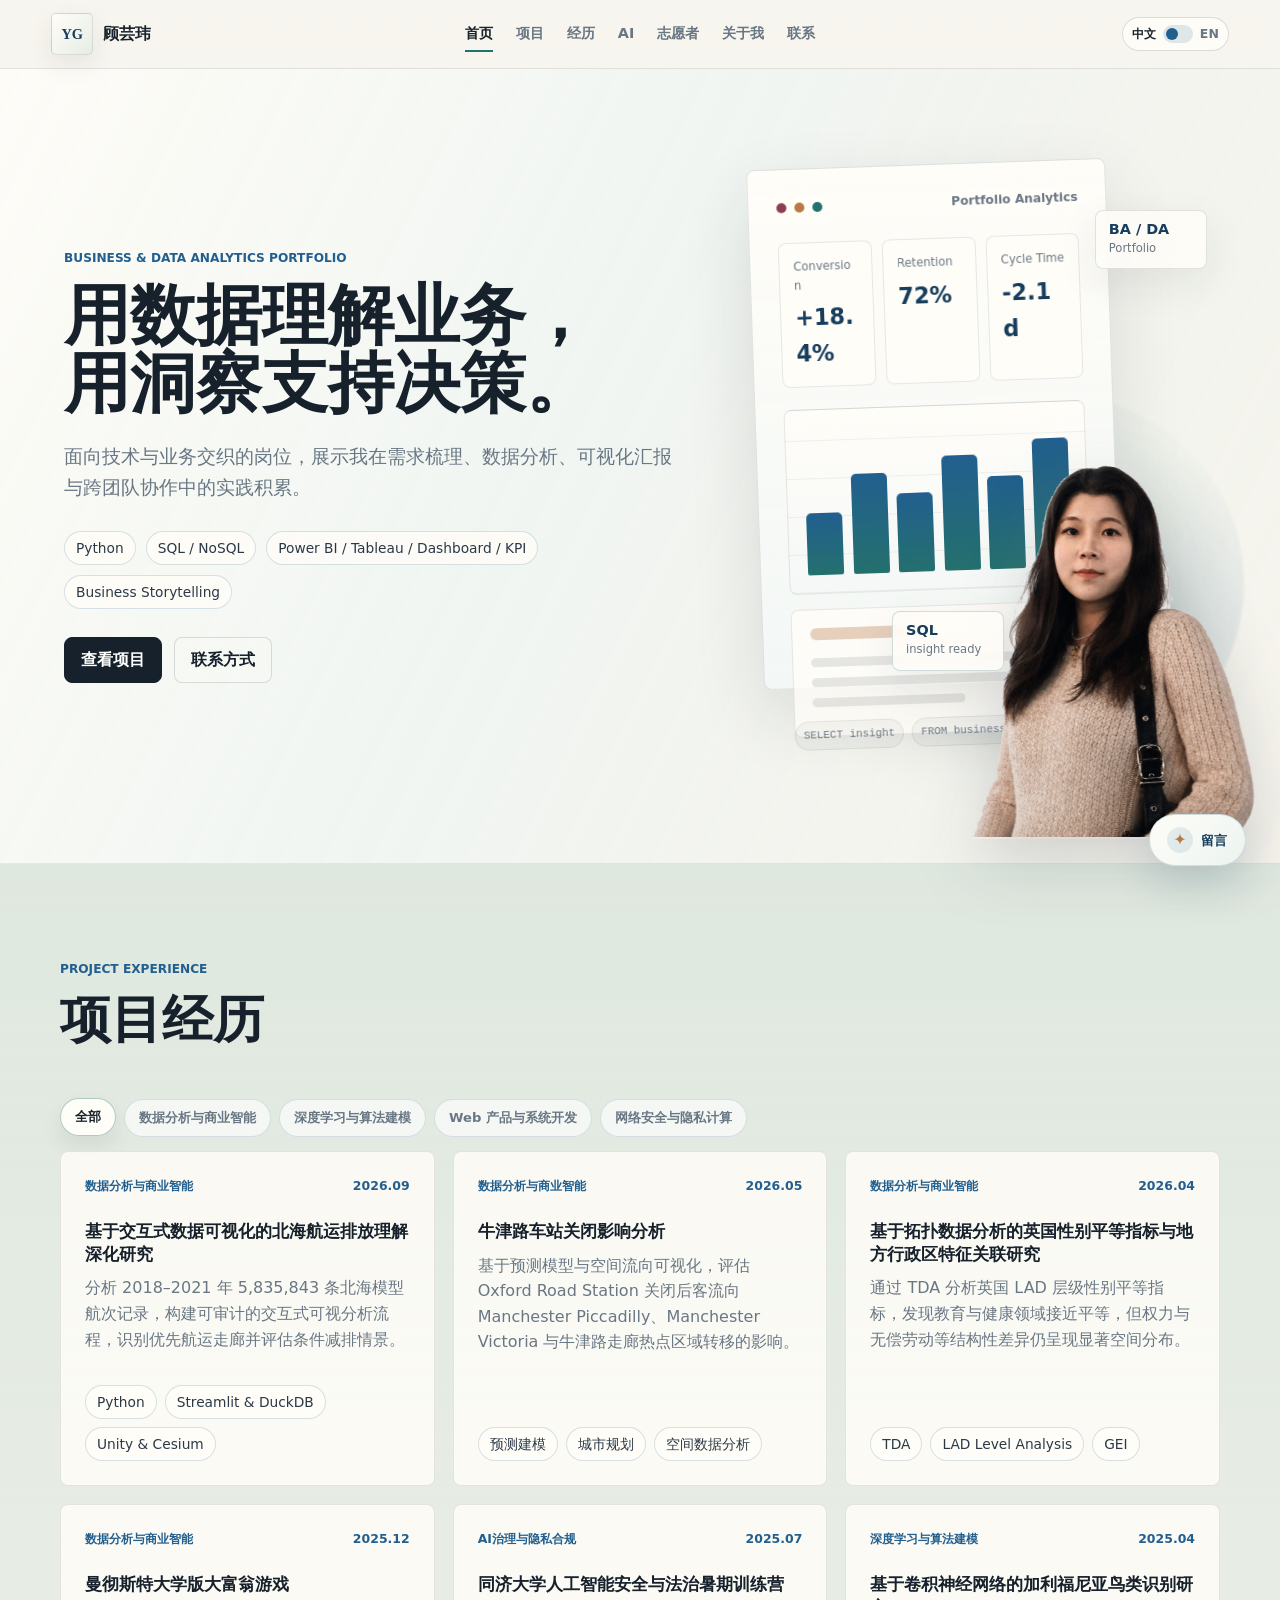
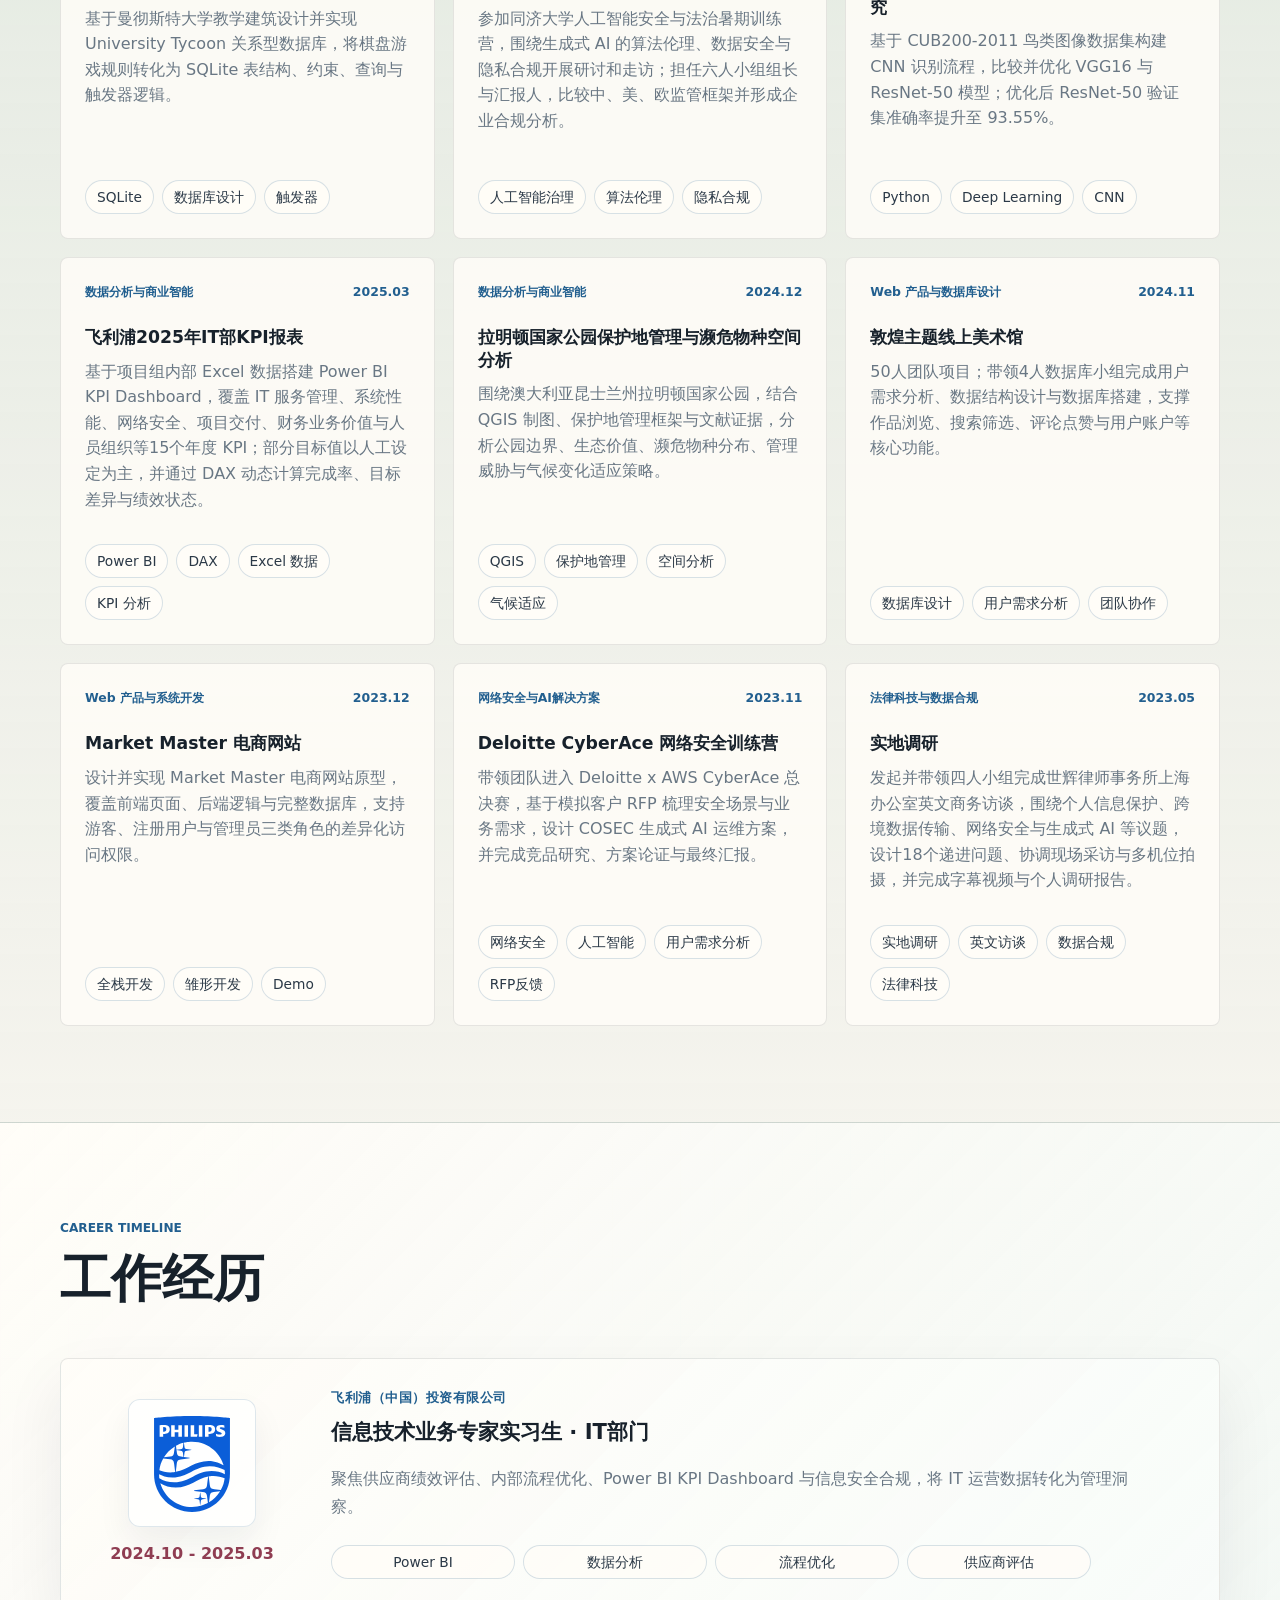
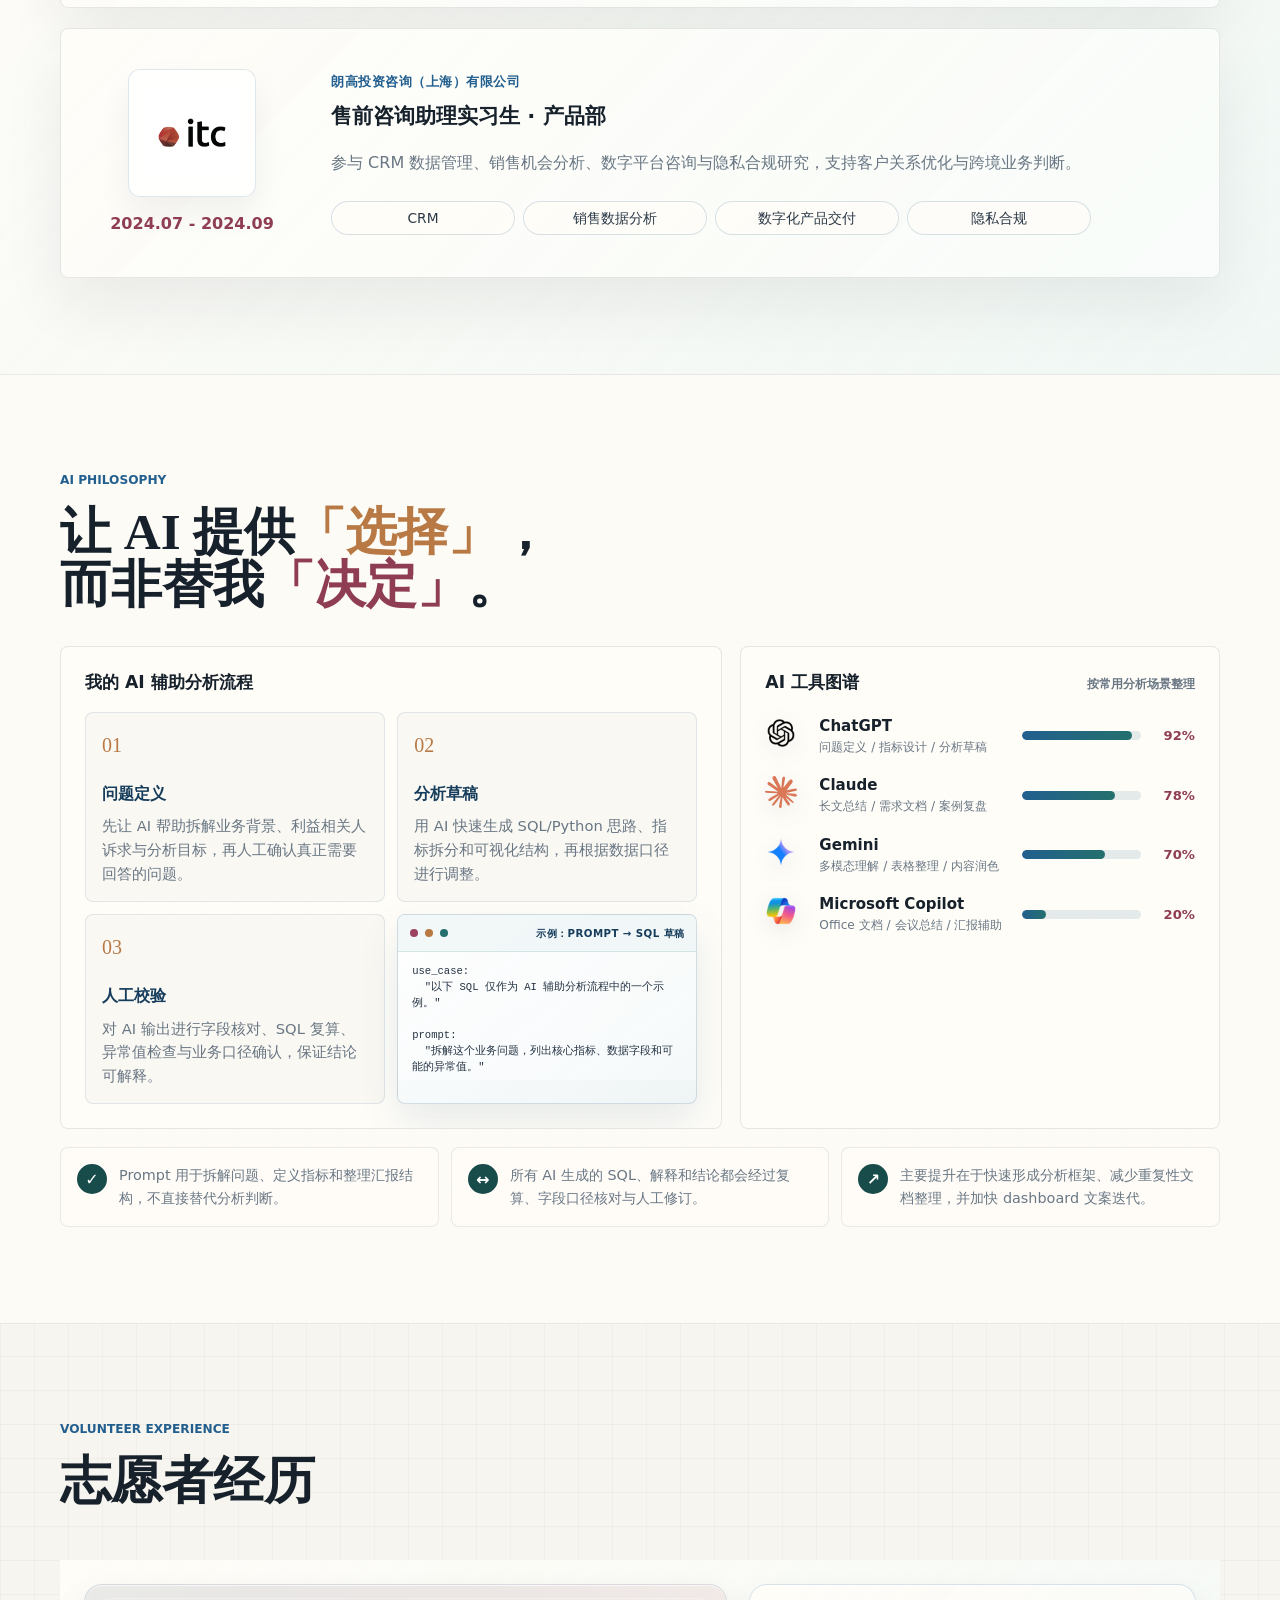
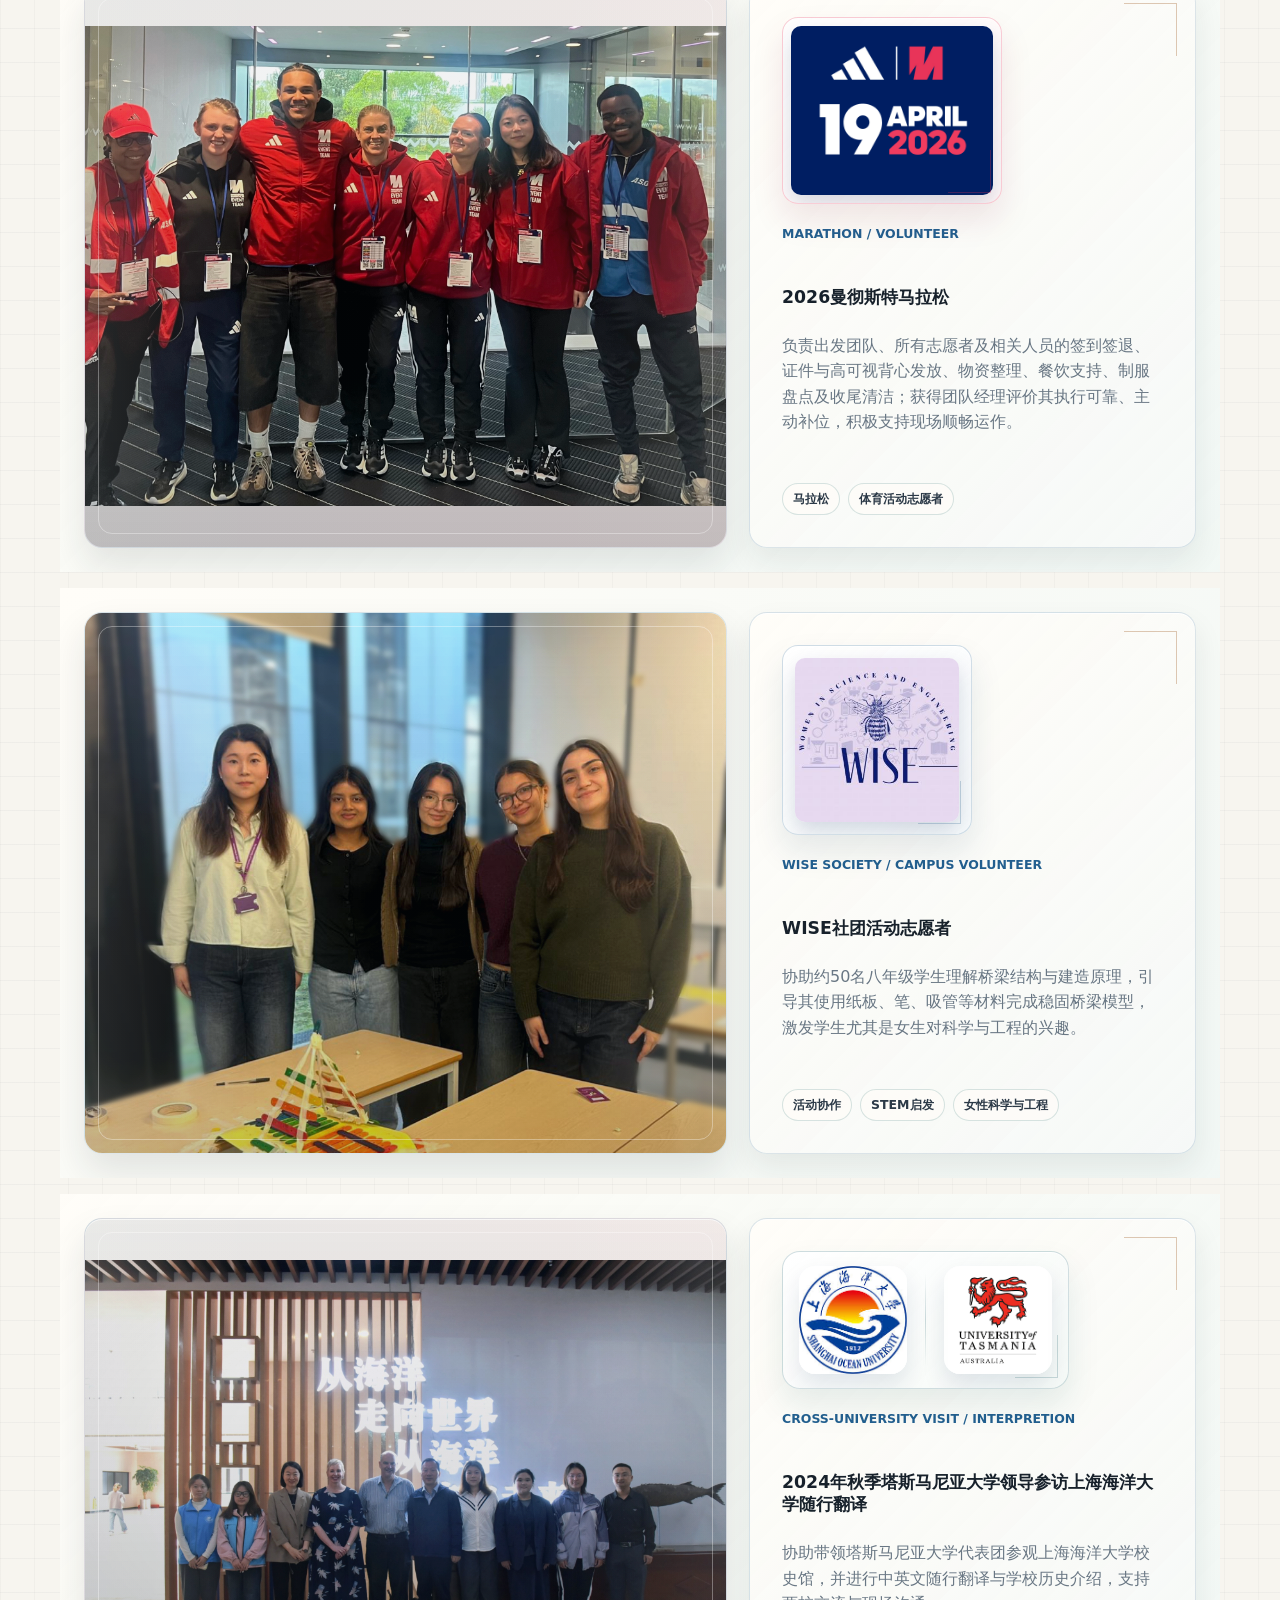
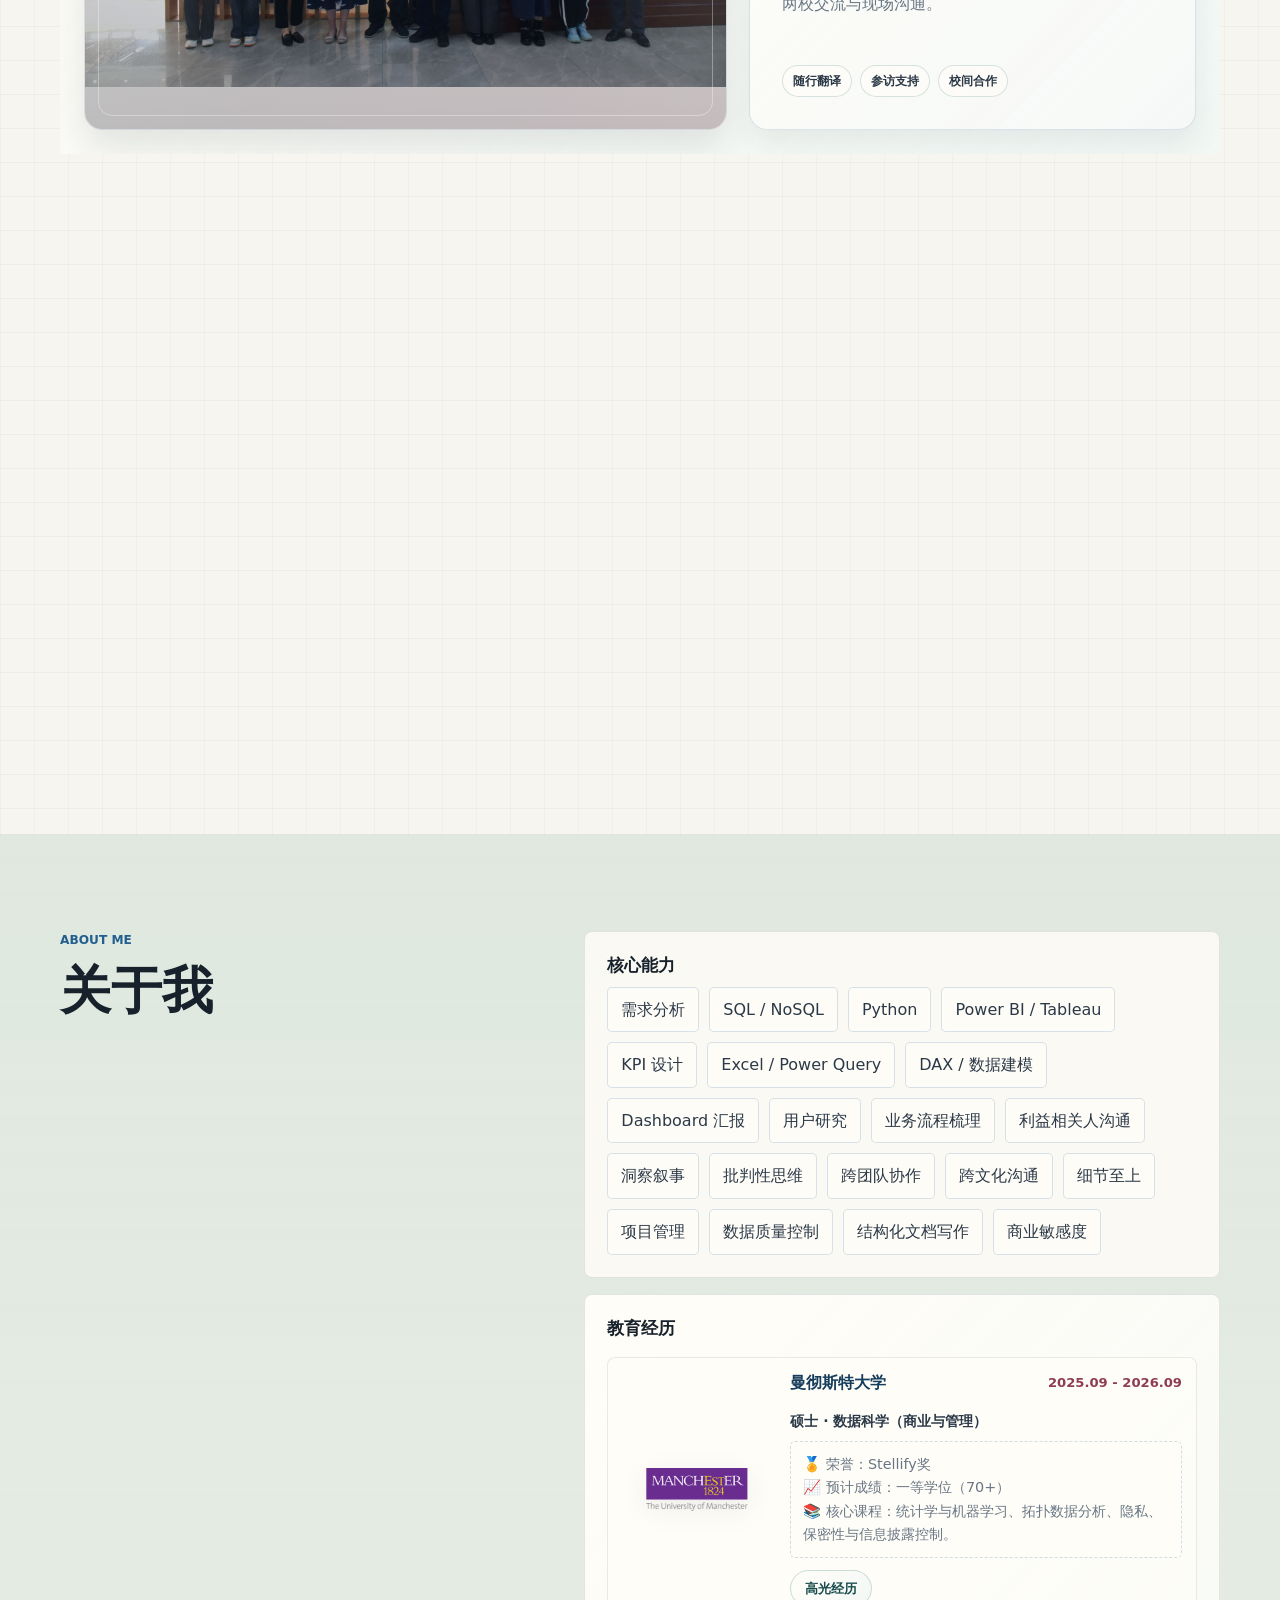
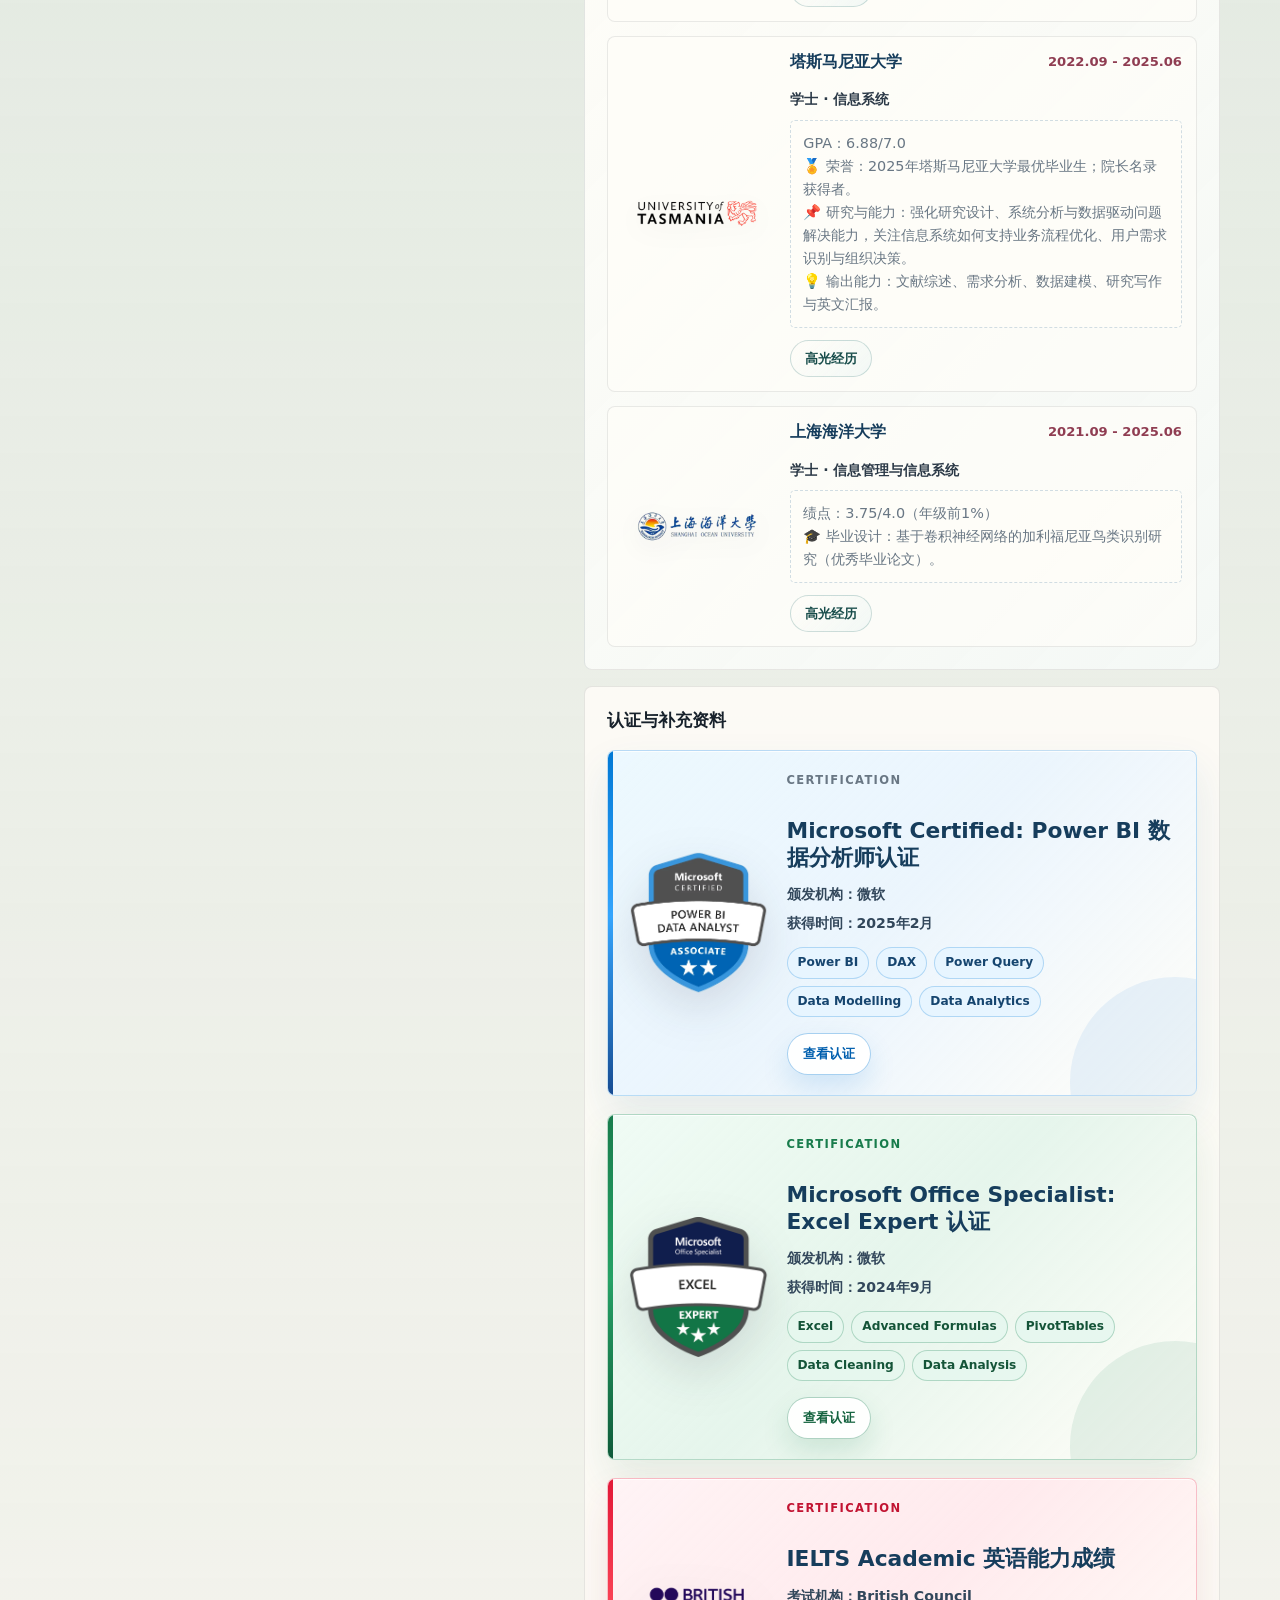
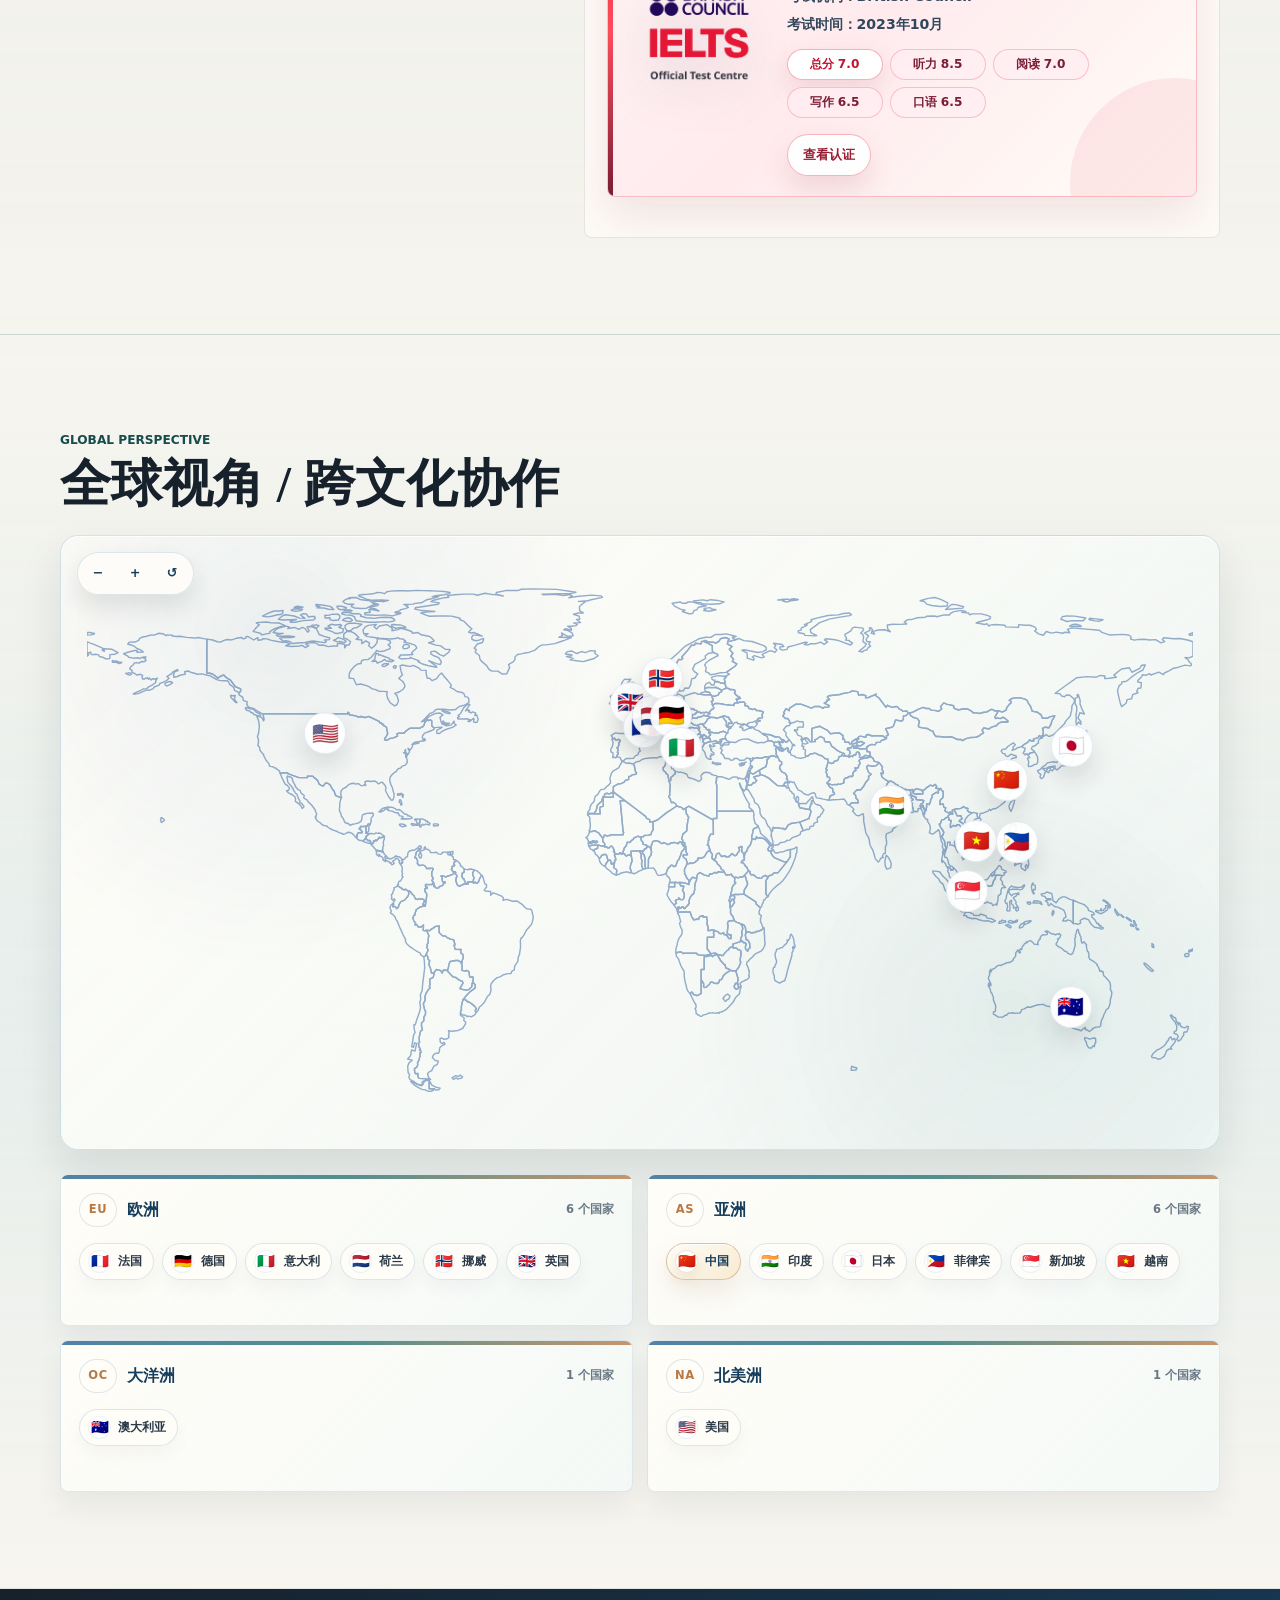
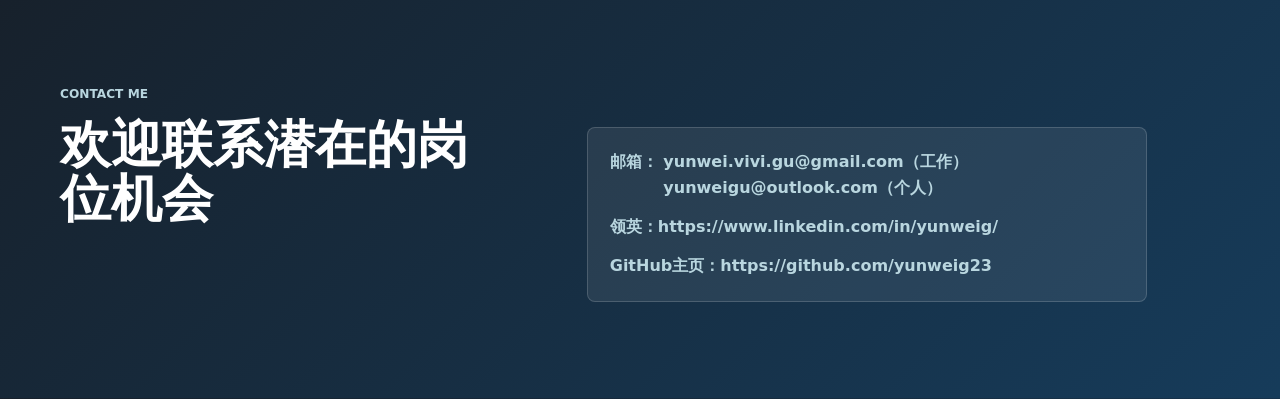
==== commit 6420aae1: "Add files via upload" ====
--- a/index.html
+++ b/index.html
@@ -24,7 +24,7 @@
     />
     <meta name="twitter:image" content="https://my-portfolio-website-ant6.onrender.com/assets/portrait-cutout.png" />
     <meta name="guestbook-api-base" content="" />
-    <link rel="stylesheet" href="styles.css" />
+    <link rel="stylesheet" href="styles.css?v=20261007-2317" />
   </head>
   <body>
     <header class="topbar" aria-label="Primary navigation">
@@ -1017,10 +1017,19 @@
 
       <section class="section-band ai-section" id="ai" aria-labelledby="ai-title">
         <div class="section-inner reveal">
-          <div class="section-heading split">
-            <div>
-              <p class="eyebrow" data-ui="ai.eyebrow">AI Workflow</p>
-              <h2 id="ai-title" data-editable data-key="ai.title">AI 使用情况</h2>
+          <div class="section-heading split ai-manifesto-heading">
+            <div class="ai-manifesto-copy">
+              <p class="eyebrow" data-ui="ai.eyebrow">AI Philosophy</p>
+              <h2 id="ai-title" class="ai-manifesto-title">
+                <span class="ai-statement ai-statement-zh" lang="zh-CN">
+                  <span class="ai-statement-line">让 AI 提供<span class="ai-statement-option">「选择」</span>，</span>
+                  <span class="ai-statement-line">而非替我<span class="ai-statement-decision">「决定」</span>。</span>
+                </span>
+                <span class="ai-statement ai-statement-en" lang="en">
+                  <span class="ai-statement-line">Attitude to AI</span>
+                  <span class="ai-statement-line">- Use it for <span class="ai-statement-option">options</span> not for <span class="ai-statement-decision">decisions</span></span>
+                </span>
+              </h2>
             </div>
           </div>
           <div class="ai-layout">
--- a/styles.css
+++ b/styles.css
@@ -1895,6 +1895,49 @@
 
 .ai-section {
   background: rgba(255, 253, 248, 0.82);
+}
+
+.section-heading.split.ai-manifesto-heading {
+  align-items: flex-start;
+}
+
+.ai-manifesto-copy {
+  width: 100%;
+  max-width: none;
+}
+
+.ai-manifesto-title {
+  max-width: none;
+  margin-bottom: 0;
+}
+
+.ai-statement,
+.ai-statement-line {
+  display: block;
+}
+
+.ai-statement-en {
+  display: none;
+}
+
+.ai-statement-en .ai-statement-line:last-child {
+  white-space: nowrap;
+}
+
+body[data-lang="en"] .ai-statement-zh {
+  display: none;
+}
+
+body[data-lang="en"] .ai-statement-en {
+  display: block;
+}
+
+.ai-statement-option {
+  color: var(--copper);
+}
+
+.ai-statement-decision {
+  color: var(--burgundy);
 }
 
 .ai-layout {
@@ -4760,6 +4803,11 @@
     align-items: start;
     flex-direction: column;
   }
+
+  .ai-statement-en .ai-statement-line:last-child {
+    white-space: normal;
+  }
+
 }
 
 
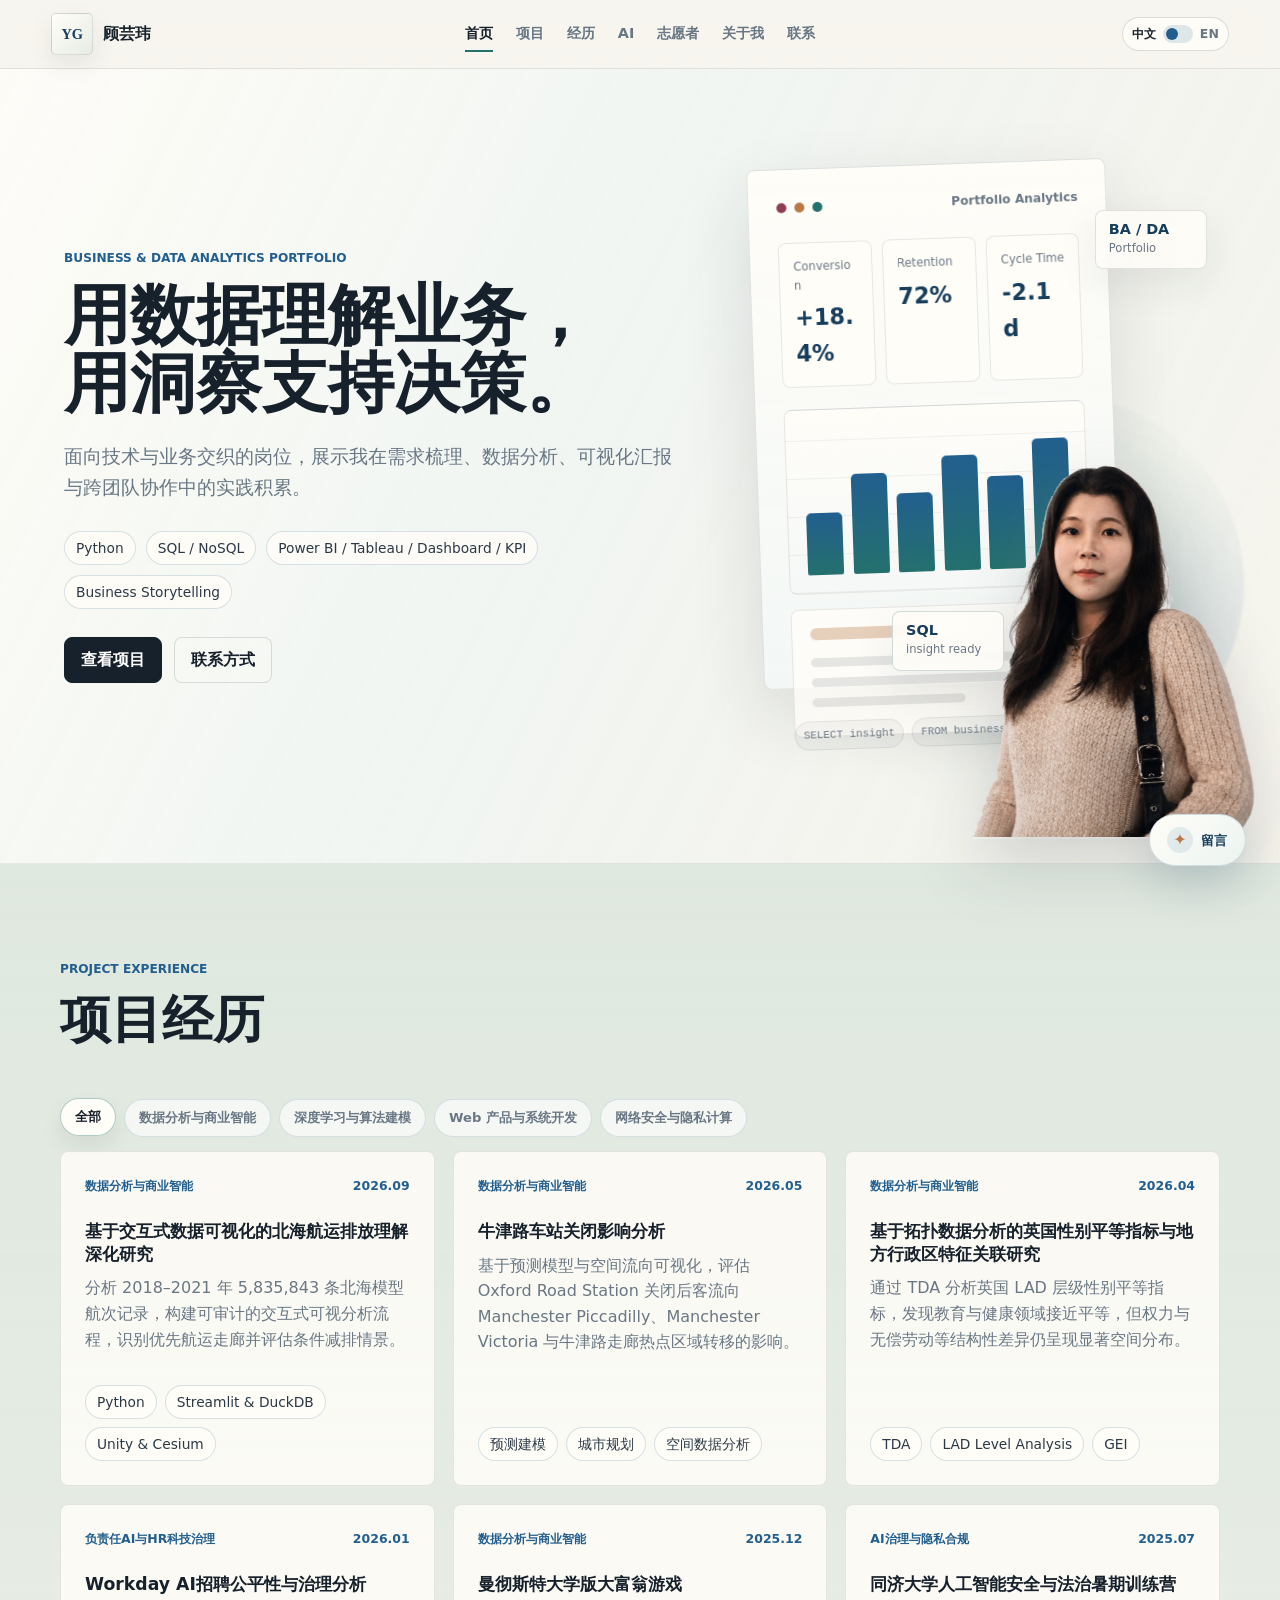
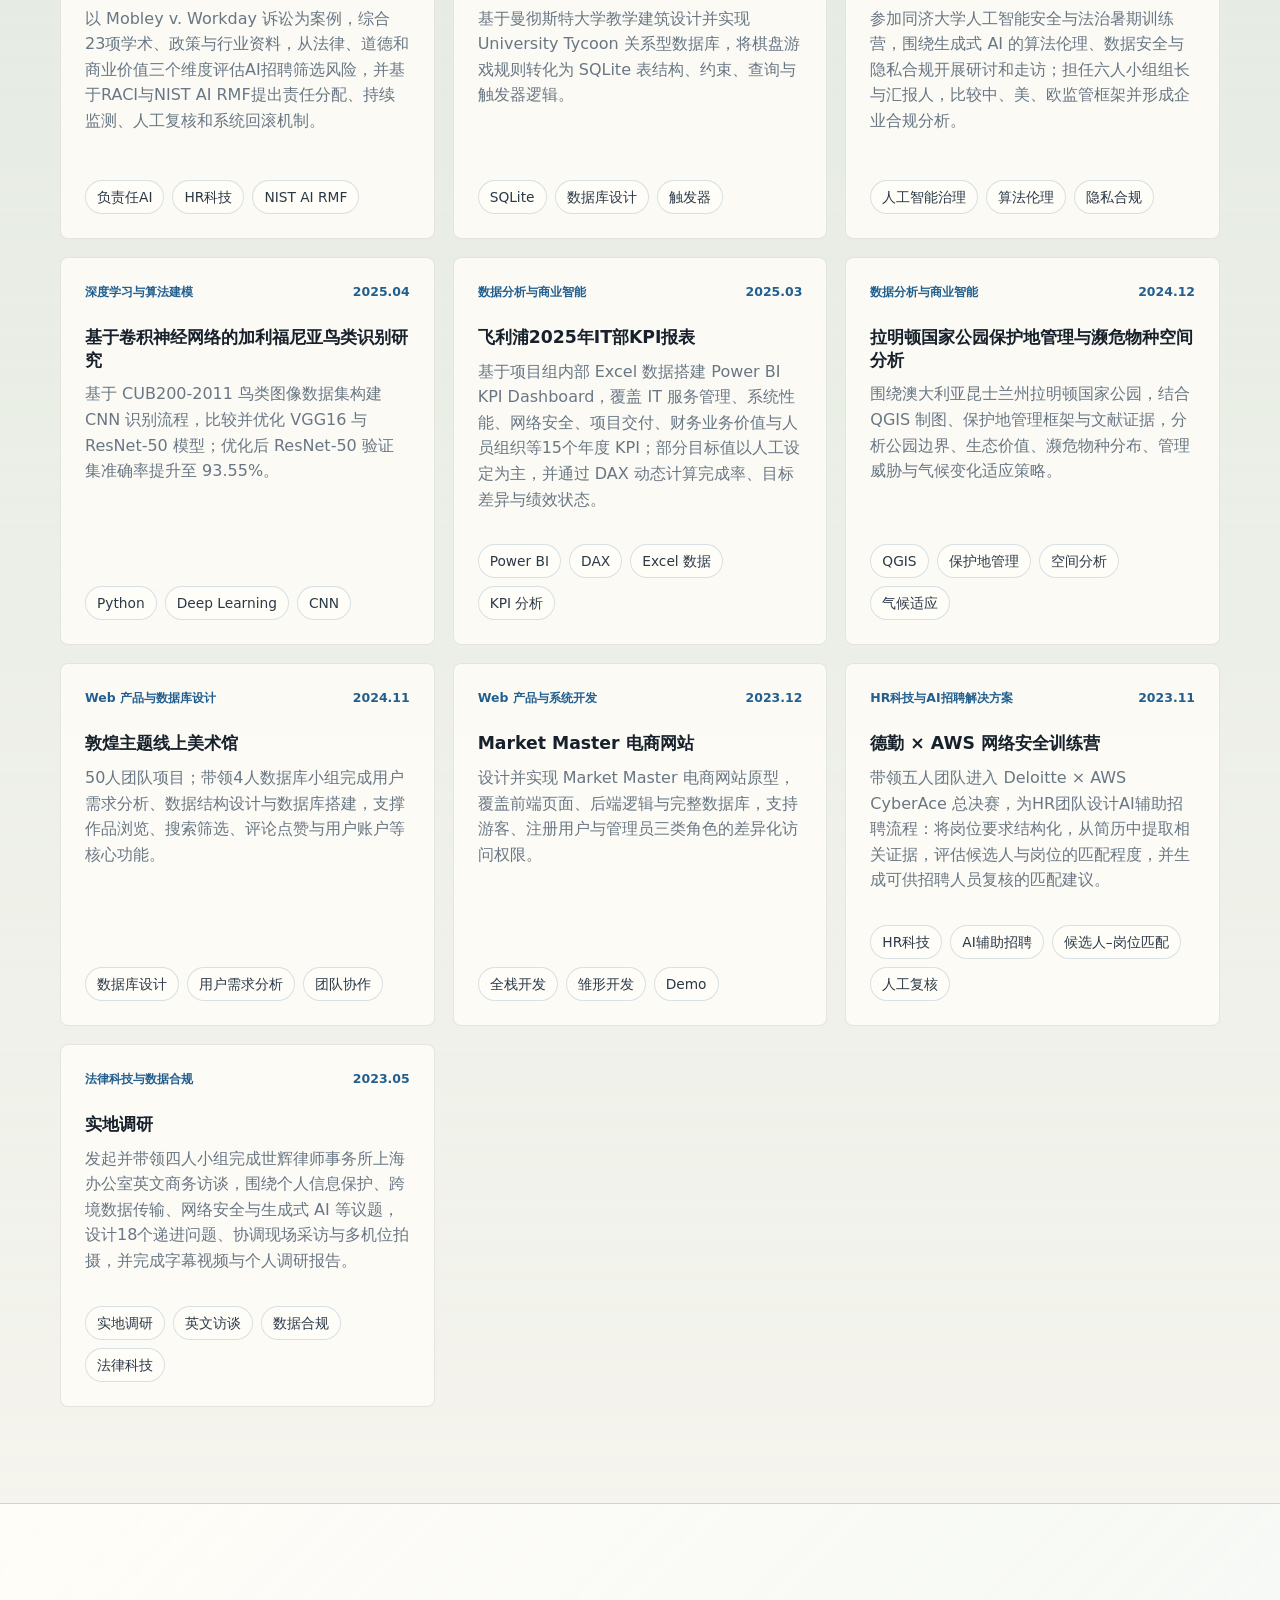
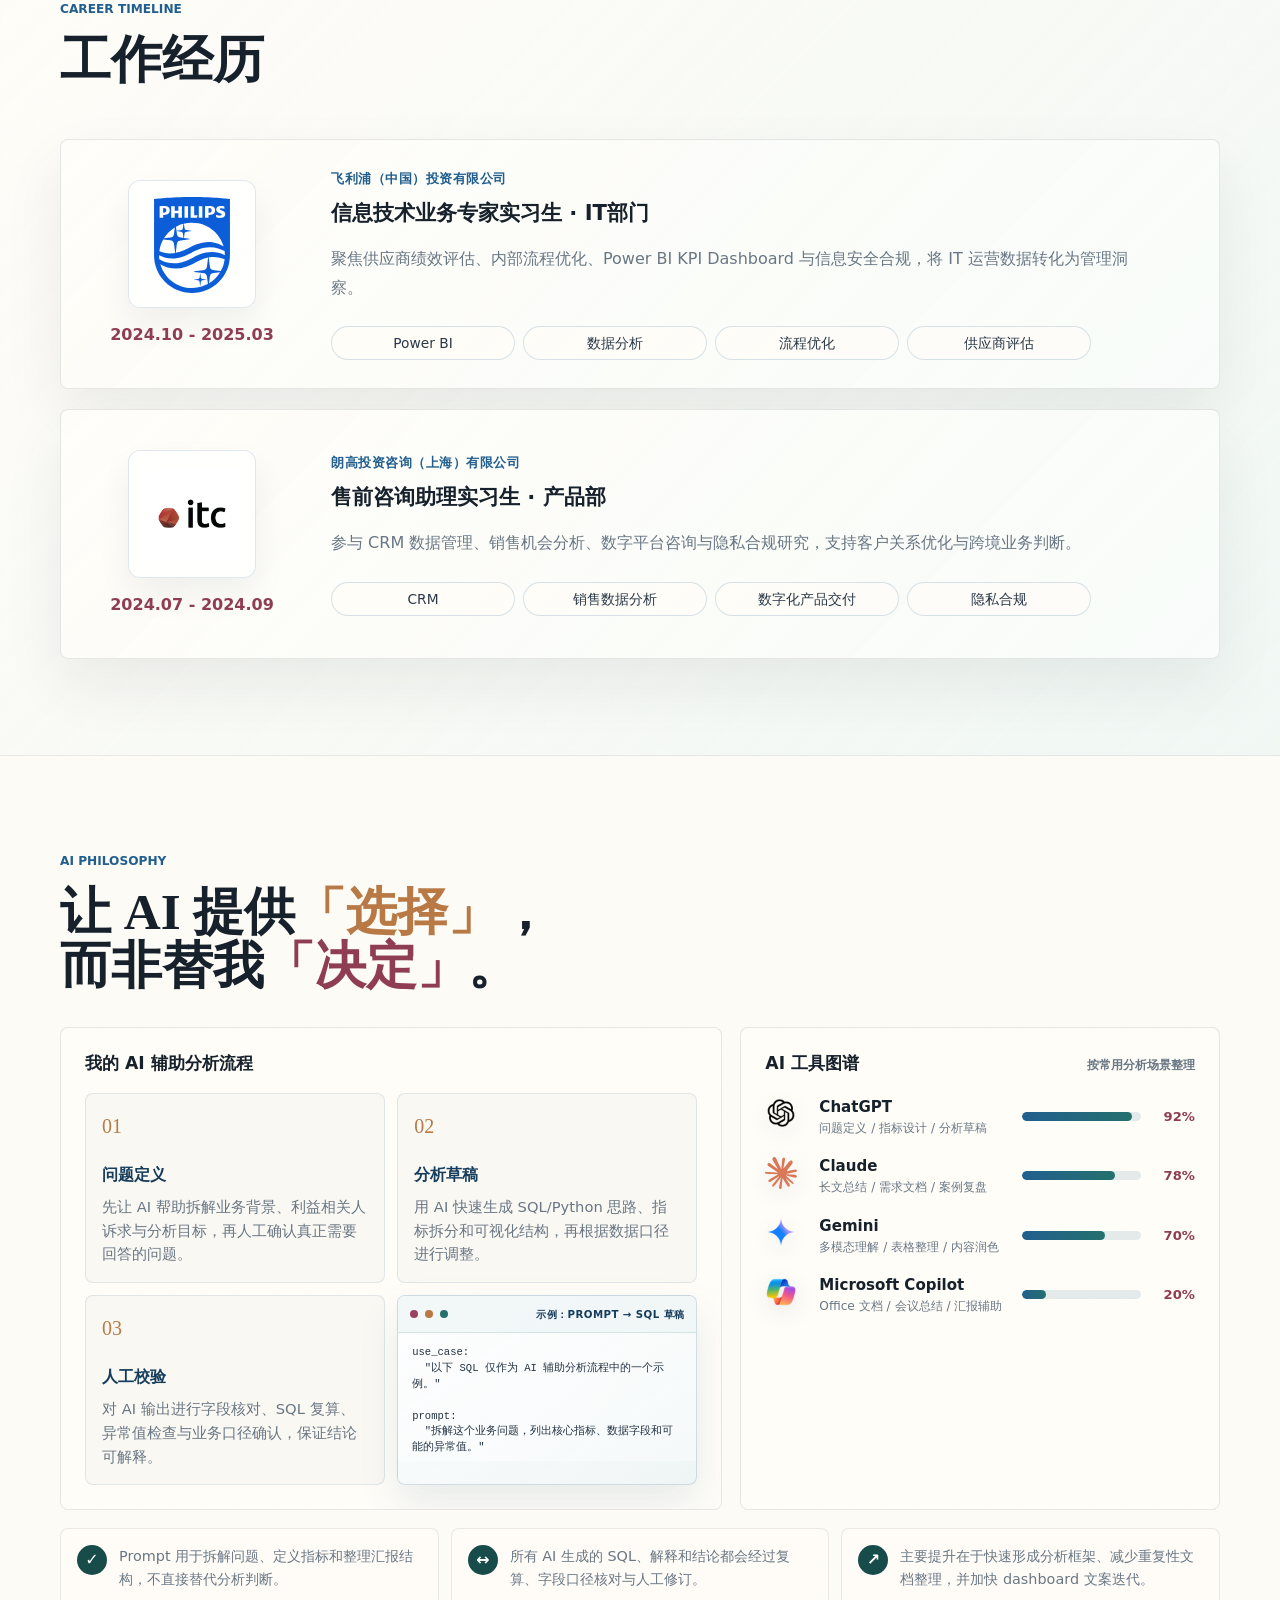
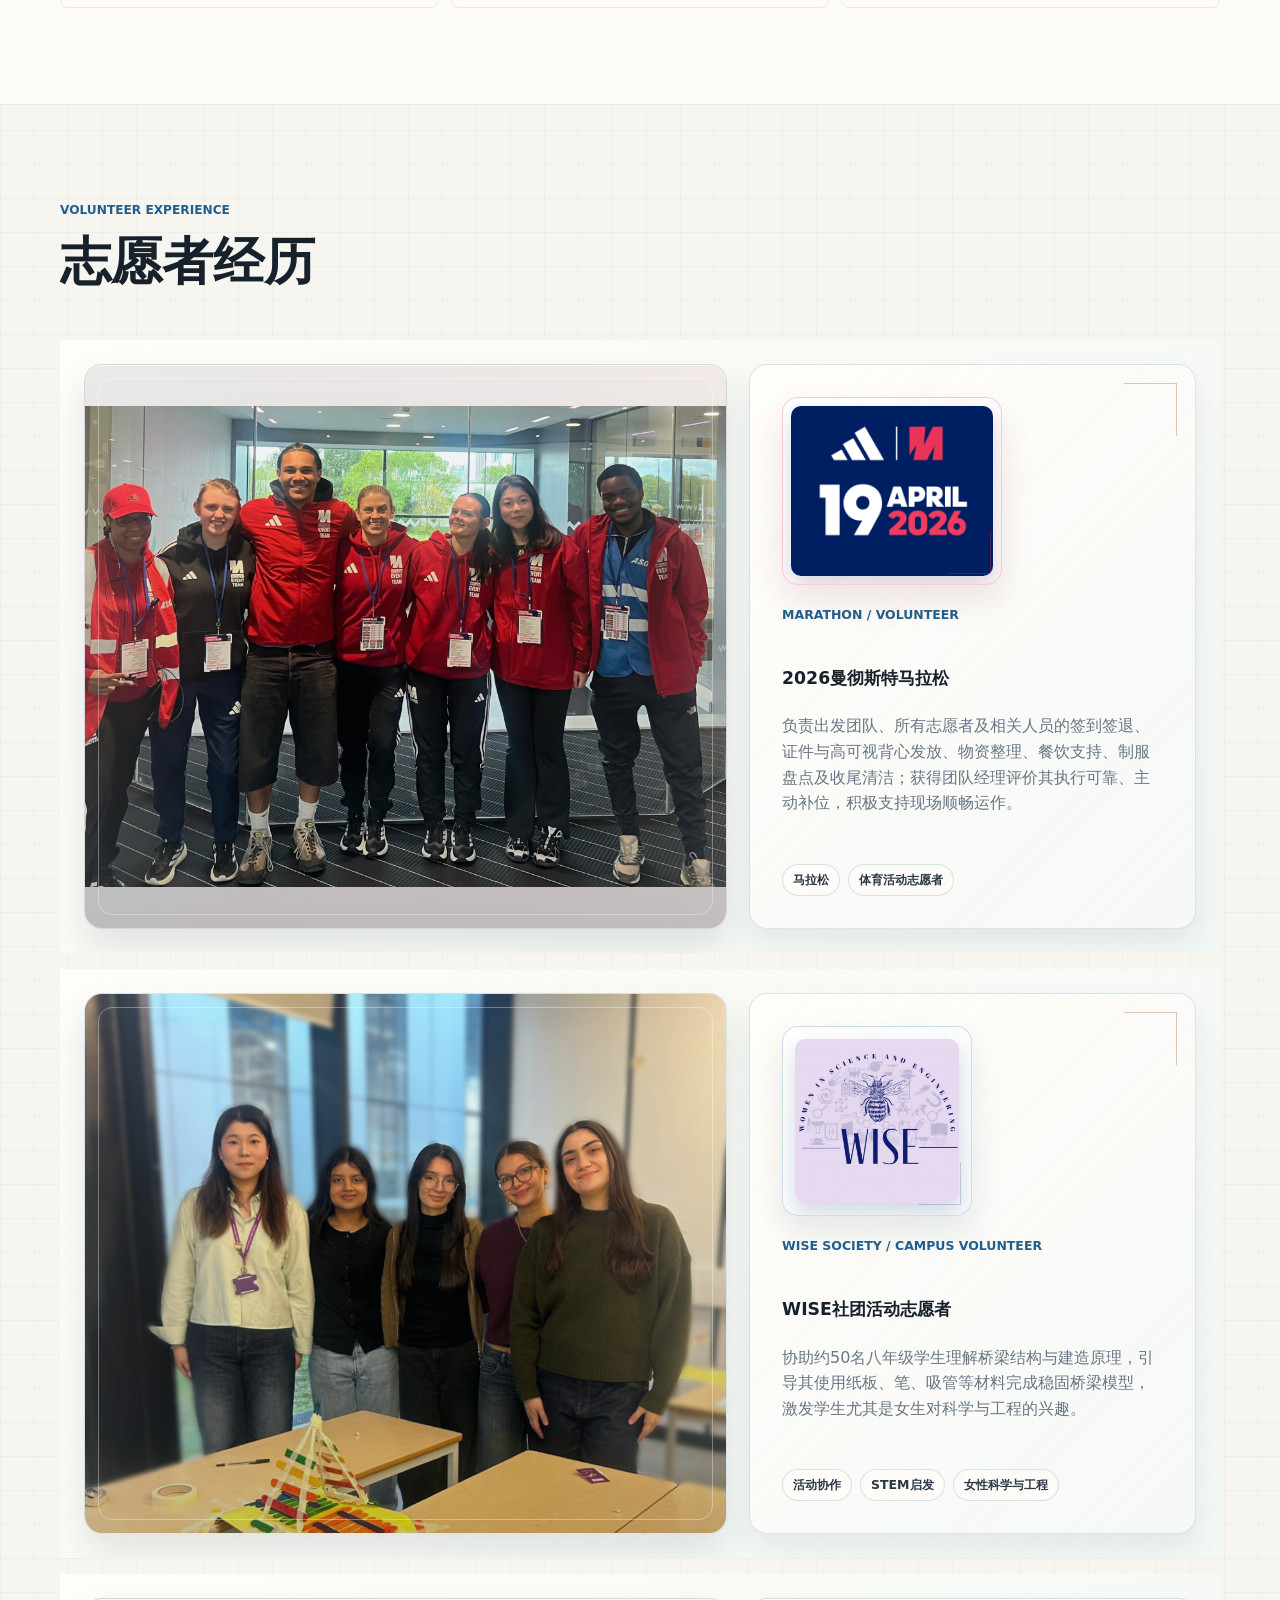
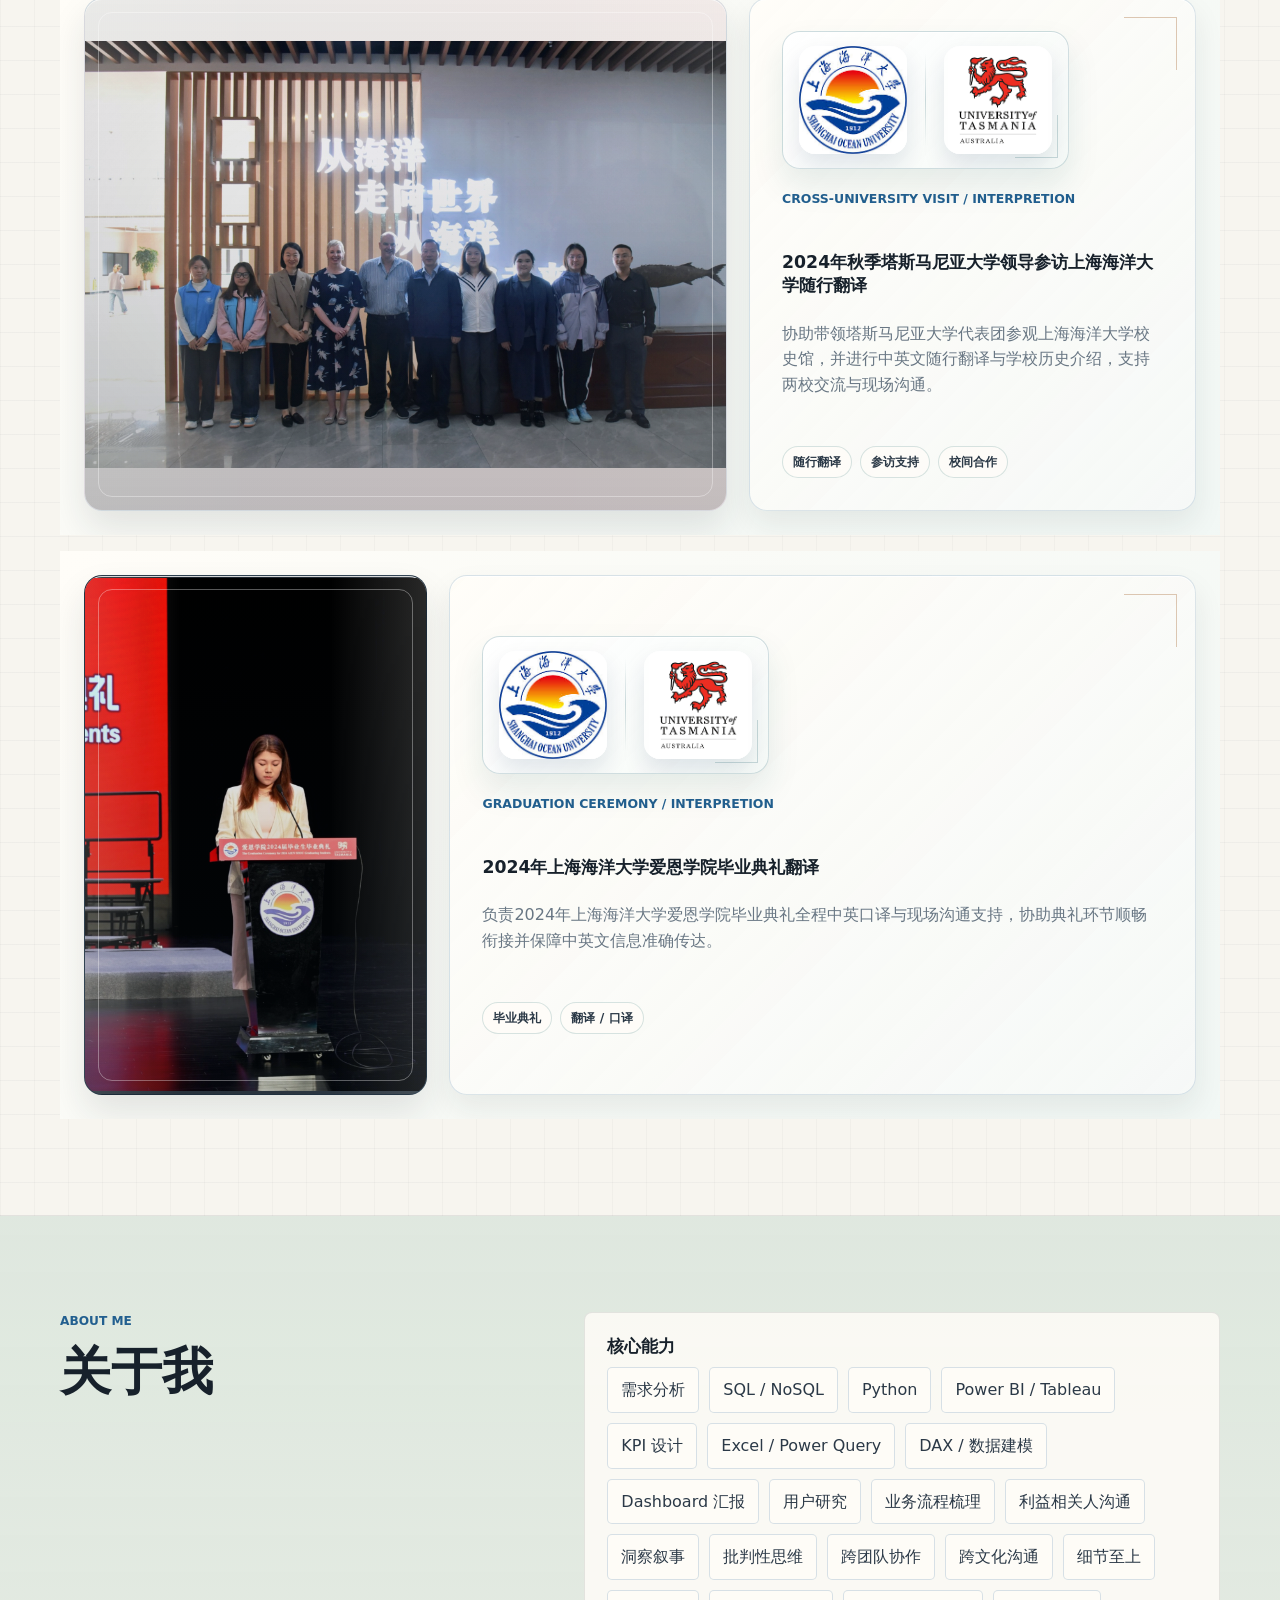
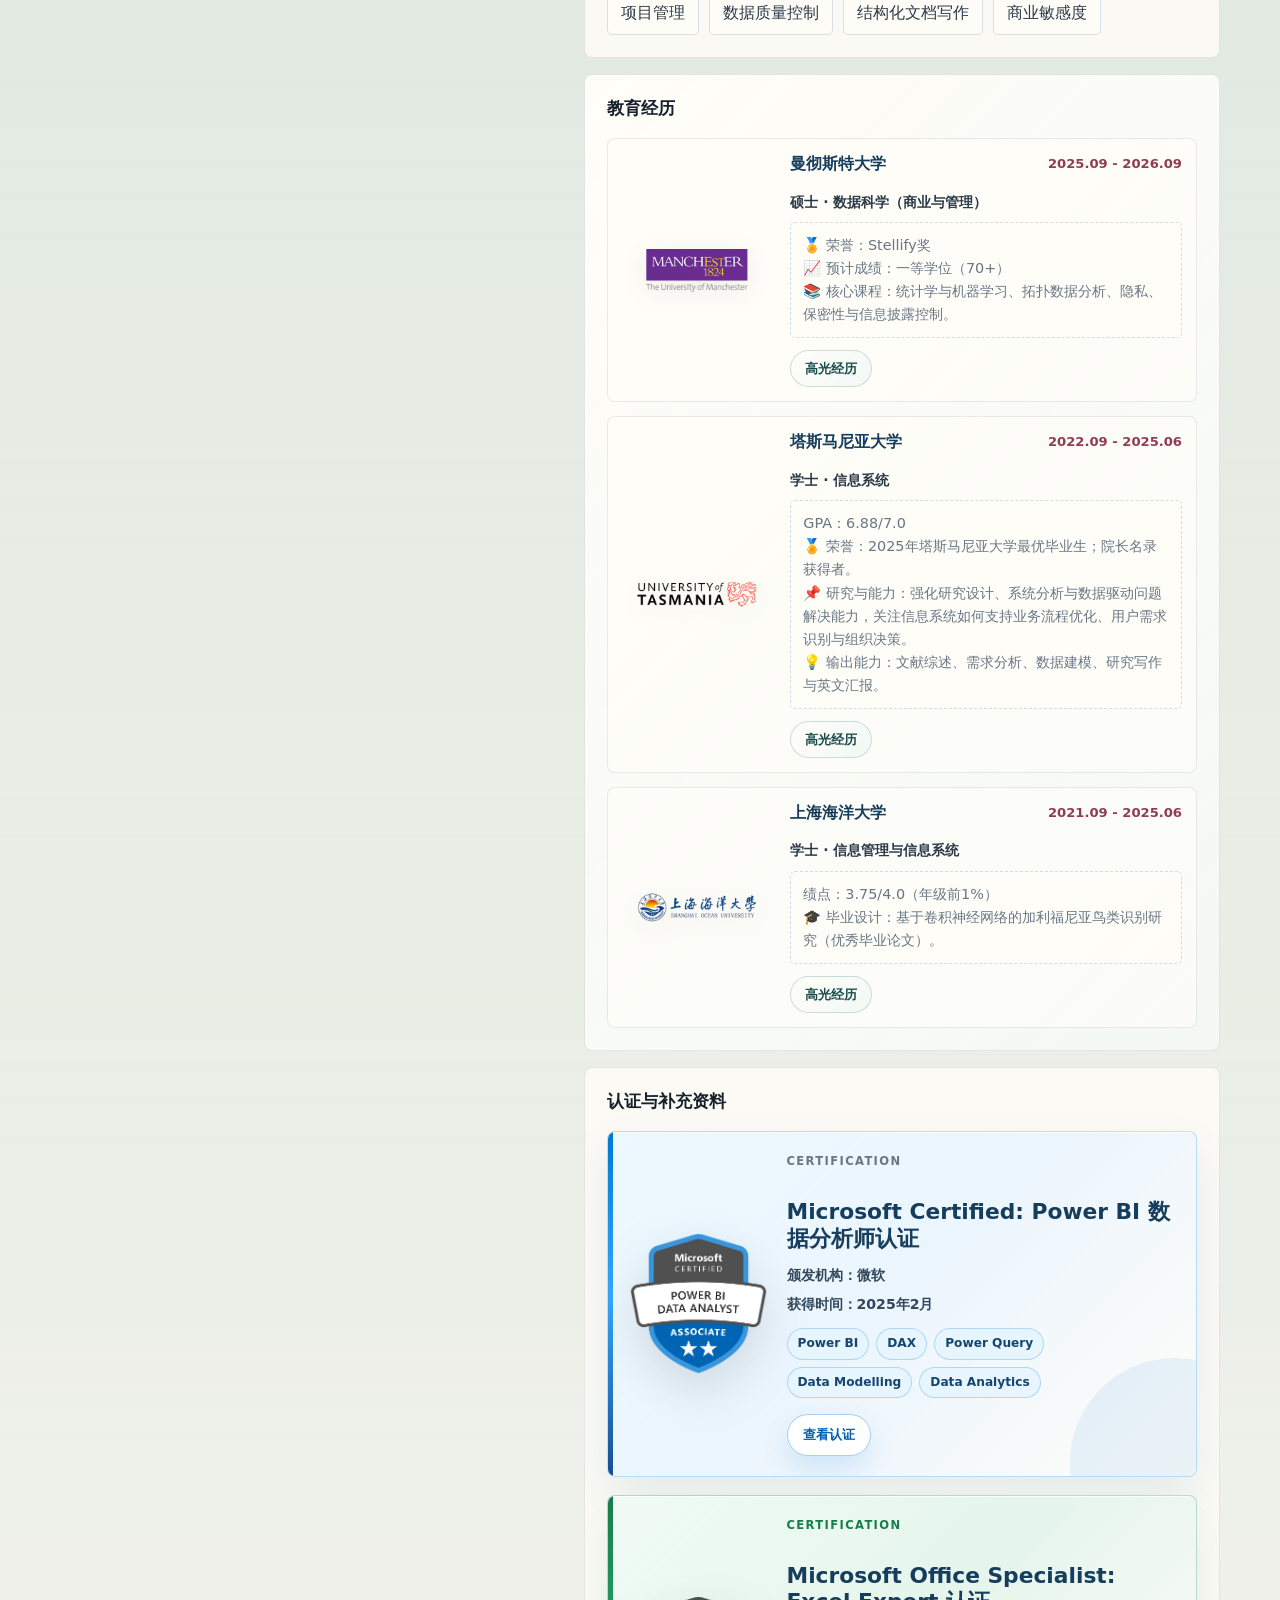
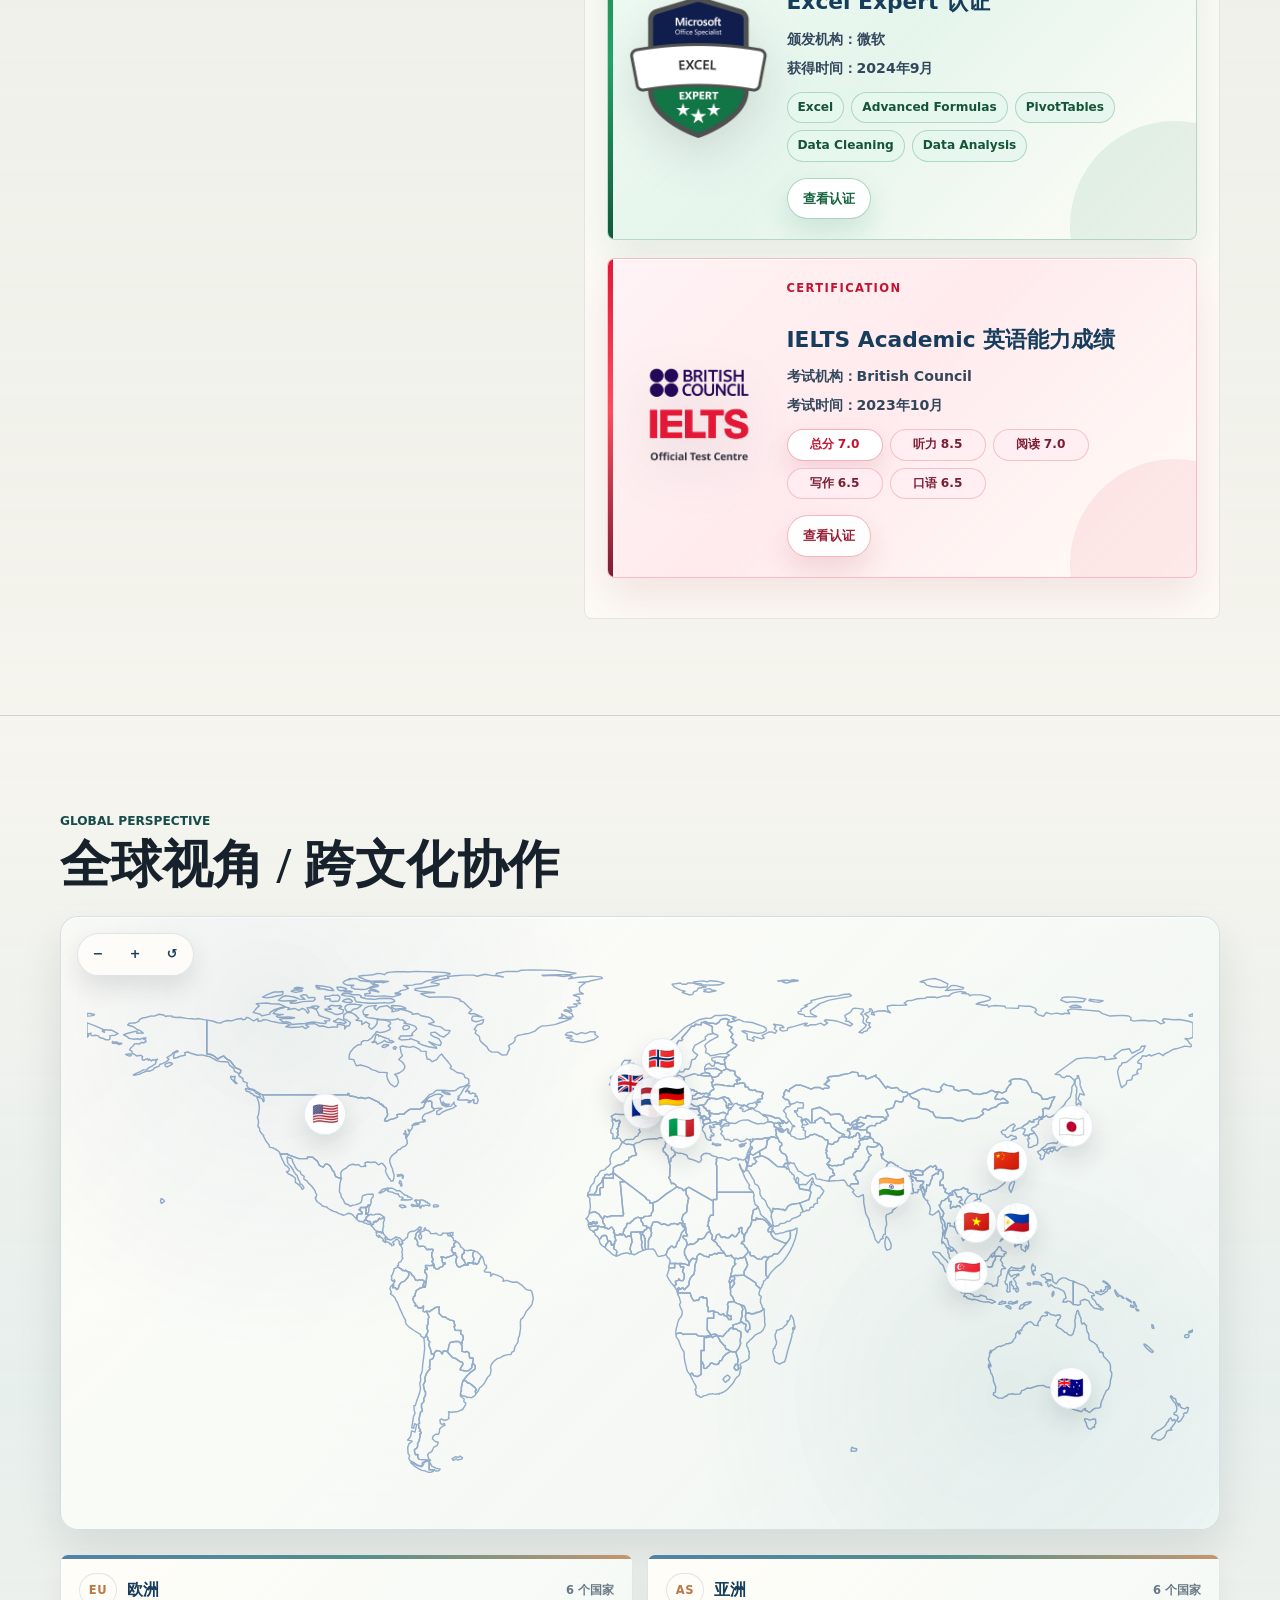
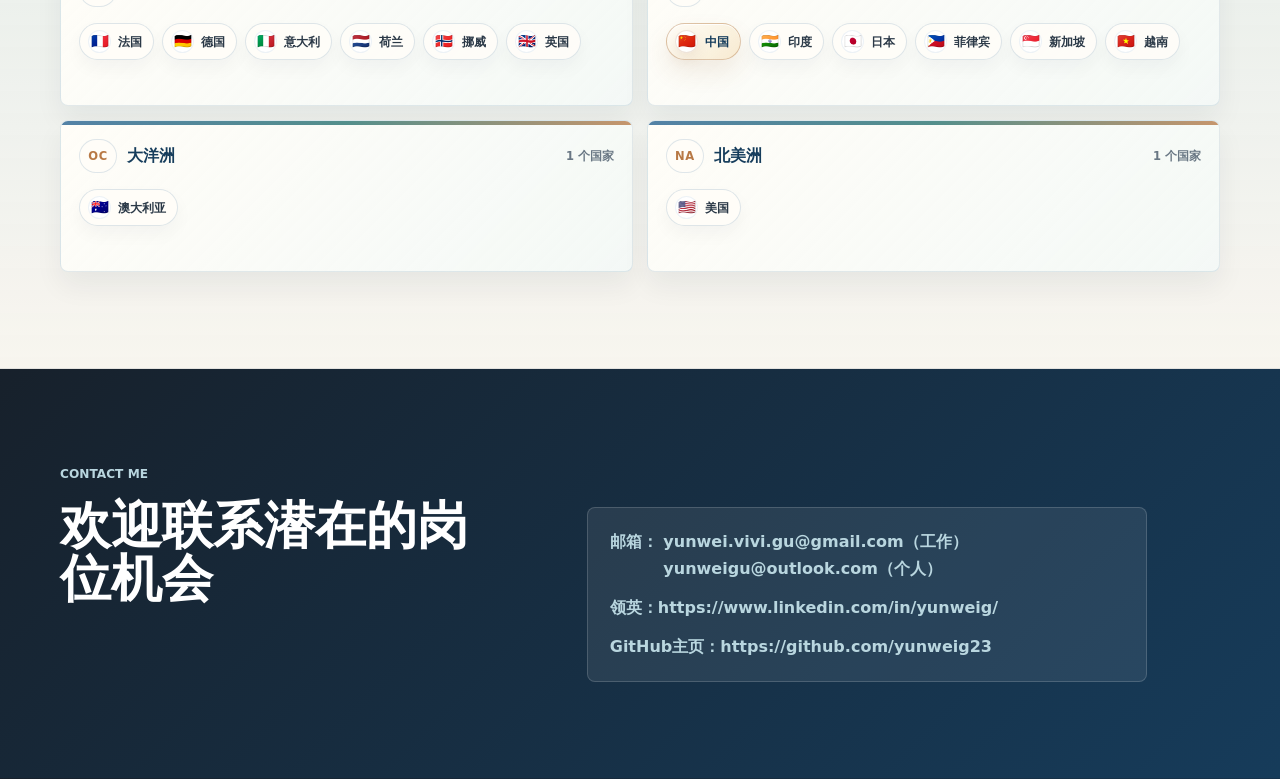
==== commit f9a3094f: "Add files via upload" ====
--- a/index.html
+++ b/index.html
@@ -725,57 +725,39 @@
               data-project-carousel-delay="3000"
             >
               <div class="project-topline">
-                <span data-editable data-key="project.9.type">网络安全与AI解决方案</span>
+                <span data-editable data-key="project.9.type">HR科技与AI招聘解决方案</span>
                 <span data-editable data-key="project.9.time">2023.11</span>
               </div>
-              <h3 data-editable data-key="project.9.title">Deloitte CyberAce 网络安全训练营</h3>
+              <h3 data-editable data-key="project.9.title">德勤 × AWS 网络安全训练营</h3>
               <p data-editable data-key="project.9.body">
-                带领团队进入 Deloitte x AWS CyberAce 总决赛，基于模拟客户 RFP 梳理安全场景与业务需求，设计 COSEC 生成式 AI 运维方案，并完成竞品研究、方案论证与最终汇报。
+                带领五人团队进入 Deloitte × AWS CyberAce 总决赛，为HR团队设计AI辅助招聘流程：将岗位要求结构化，从简历中提取相关证据，评估候选人与岗位的匹配程度，并生成可供招聘人员复核的匹配建议。
               </p>
               <div class="tag-row">
-                <span data-editable data-key="project.9.tag.one">网络安全</span>
-                <span data-editable data-key="project.9.tag.two">人工智能</span>
-                <span data-editable data-key="project.9.tag.three">用户需求分析</span>
-                <span data-editable data-key="project.9.tag.four">RFP反馈</span>
+                <span data-editable data-key="project.9.tag.one">HR科技</span>
+                <span data-editable data-key="project.9.tag.two">AI辅助招聘</span>
+                <span data-editable data-key="project.9.tag.three">候选人–岗位匹配</span>
+                <span data-editable data-key="project.9.tag.four">人工复核</span>
               </div>
               <div class="project-detail-source" hidden>
                 <article>
                   <span>01</span>
-                  <h3 data-editable data-key="project.9.detail.one.title">项目背景</h3>
-                  <p data-editable data-key="project.9.detail.one.body">参与 Deloitte 与 AWS 亚马逊云科技合办的 2023 CyberAce 网络安全训练营，并进入总决赛；项目围绕企业网络安全、生成式 AI 应用与客户需求响应展开。</p>
+                  <h3 data-editable data-key="project.9.detail.one.title">HR业务问题</h3>
+                  <p data-editable data-key="project.9.detail.one.body">HR团队需要针对不同岗位审核大量简历；人工筛选耗时，判断标准可能不一致，而且当候选人的相关证据分散在简历不同位置时，匹配结论往往难以解释。</p>
                 </article>
                 <article>
                   <span>02</span>
-                  <h3 data-editable data-key="project.9.detail.two.title">方案设计</h3>
-                  <p data-editable data-key="project.9.detail.two.body">在人工智能赛道中，基于模拟客户的特定需求与 RFP，带领团队设计名为 COSEC 的生成式 AI 维护解决方案，梳理应用场景、目标用户、核心功能与交付逻辑。</p>
+                  <h3 data-editable data-key="project.9.detail.two.title">招聘流程设计</h3>
+                  <p data-editable data-key="project.9.detail.two.body">COSEC先将岗位描述转化为结构化评估标准，再从每份简历中提取对应的技能、经历与资格证据，逐项比较后生成候选人–岗位匹配建议，交由招聘人员复核。</p>
                 </article>
                 <article>
                   <span>03</span>
-                  <h3 data-editable data-key="project.9.detail.three.title">分析过程</h3>
-                  <p data-editable data-key="project.9.detail.three.body">负责组织数据收集与处理、竞品分析及市场研究，将客户需求转化为方案判断依据，并支持最终展示材料与答辩内容。</p>
-                </article>
-                <article class="project-detail-tool-card">
+                  <h3 data-editable data-key="project.9.detail.three.title">匹配逻辑与人工复核</h3>
+                  <p data-editable data-key="project.9.detail.three.body">系统不直接录取或淘汰候选人，而是展示每项匹配所依据的简历证据，标记缺失或不确定信息，并把最终判断保留给招聘人员。</p>
+                </article>
+                <article>
                   <span>04</span>
-                  <h3 data-editable data-key="project.9.detail.four.title">工具与能力</h3>
-                  <div class="tool-code-panel" aria-hidden="true">
-                    <div>
-                      <b>security</b>
-                      <em>risk context</em>
-                    </div>
-                    <div>
-                      <b>AI</b>
-                      <em>COSEC solution</em>
-                    </div>
-                    <div>
-                      <b>requirements</b>
-                      <em>client RFP</em>
-                    </div>
-                    <div>
-                      <b>strategy</b>
-                      <em>final pitch</em>
-                    </div>
-                  </div>
-                  <p data-editable data-key="project.9.detail.four.body">网络安全 / 人工智能 / 用户需求分析 / RFP反馈</p>
+                  <h3 data-editable data-key="project.9.detail.four.title">个人贡献与成果</h3>
+                  <p data-editable data-key="project.9.detail.four.body">带领五人团队分析模拟HR服务RFP，将招聘痛点转化为业务与系统需求，完成竞品研究、流程设计、方案论证及面向Deloitte与AWS评委的最终汇报。</p>
                 </article>
               </div>
             </article>
--- a/styles.css
+++ b/styles.css
@@ -1313,6 +1313,187 @@
   white-space: normal;
 }
 
+.project-modal-visual.is-hr-recruitment {
+  min-height: 390px;
+  padding: 18px;
+  background:
+    radial-gradient(circle at 14% 12%, rgba(183, 120, 69, 0.15), transparent 28%),
+    linear-gradient(145deg, rgba(244, 249, 248, 0.98), rgba(228, 239, 242, 0.94));
+}
+
+.project-modal-visual.is-hr-recruitment::before {
+  display: none;
+}
+
+.hr-recruitment-visual {
+  position: relative;
+  z-index: 1;
+  display: grid;
+  width: 100%;
+  max-width: 520px;
+  gap: 11px;
+  padding: 18px;
+  border: 1px solid rgba(31, 95, 143, 0.16);
+  border-radius: 20px;
+  background: rgba(255, 255, 255, 0.86);
+  box-shadow:
+    inset 0 1px 0 rgba(255, 255, 255, 0.92),
+    0 24px 54px rgba(20, 59, 83, 0.12);
+}
+
+.hr-recruitment-visual > header {
+  display: grid;
+  gap: 3px;
+}
+
+.hr-recruitment-visual > header small {
+  color: var(--copper);
+  font-size: 0.62rem;
+  font-weight: 900;
+  letter-spacing: 0.14em;
+  text-transform: uppercase;
+}
+
+.hr-recruitment-visual > header strong {
+  color: var(--data-blue-deep);
+  font-family: Georgia, "Times New Roman", serif;
+  font-size: clamp(1.1rem, 2vw, 1.45rem);
+  line-height: 1.15;
+}
+
+.hr-recruitment-inputs {
+  display: grid;
+  grid-template-columns: minmax(0, 1fr) auto minmax(0, 1fr);
+  align-items: stretch;
+  gap: 8px;
+}
+
+.hr-recruitment-inputs > div {
+  display: grid;
+  grid-template-columns: auto 1fr;
+  gap: 2px 8px;
+  padding: 10px;
+  border: 1px solid rgba(34, 95, 143, 0.12);
+  border-radius: 13px;
+  background: linear-gradient(135deg, rgba(31, 95, 143, 0.07), rgba(30, 109, 101, 0.06));
+}
+
+.hr-recruitment-inputs > div span {
+  grid-row: 1 / 3;
+  display: grid;
+  width: 30px;
+  height: 30px;
+  place-items: center;
+  border-radius: 9px;
+  background: var(--data-blue-deep);
+  color: #fff;
+  font-size: 0.62rem;
+  font-weight: 900;
+  letter-spacing: 0.05em;
+}
+
+.hr-recruitment-inputs > div b {
+  align-self: end;
+  color: var(--data-blue-deep);
+  font-size: 0.75rem;
+}
+
+.hr-recruitment-inputs > div p {
+  color: var(--muted);
+  font-size: 0.6rem;
+  line-height: 1.25;
+}
+
+.hr-recruitment-inputs > i {
+  align-self: center;
+  color: var(--copper);
+  font-size: 1rem;
+  font-style: normal;
+  font-weight: 900;
+}
+
+.hr-recruitment-mapping {
+  display: grid;
+  grid-template-columns: 1fr auto 1fr;
+  align-items: center;
+  gap: 8px;
+}
+
+.hr-recruitment-mapping i {
+  height: 1px;
+  background: linear-gradient(90deg, transparent, rgba(31, 95, 143, 0.42));
+}
+
+.hr-recruitment-mapping i:last-child {
+  background: linear-gradient(90deg, rgba(31, 95, 143, 0.42), transparent);
+}
+
+.hr-recruitment-mapping b {
+  color: var(--teal);
+  font-size: 0.58rem;
+  letter-spacing: 0.08em;
+  text-align: center;
+  text-transform: uppercase;
+}
+
+.hr-recruitment-visual > section {
+  display: grid;
+  gap: 6px;
+  padding: 12px;
+  border-radius: 15px;
+  background: var(--data-blue-deep);
+  color: #fff;
+  box-shadow: 0 14px 28px rgba(25, 64, 90, 0.16);
+}
+
+.hr-recruitment-visual > section header,
+.hr-recruitment-visual > section > div {
+  display: flex;
+  align-items: center;
+  justify-content: space-between;
+  gap: 10px;
+}
+
+.hr-recruitment-visual > section header {
+  padding-bottom: 7px;
+  border-bottom: 1px solid rgba(255, 255, 255, 0.16);
+}
+
+.hr-recruitment-visual > section header b {
+  font-size: 0.76rem;
+}
+
+.hr-recruitment-visual > section header em {
+  padding: 4px 7px;
+  border-radius: 999px;
+  background: rgba(255, 255, 255, 0.13);
+  font-size: 0.56rem;
+  font-style: normal;
+  font-weight: 800;
+}
+
+.hr-recruitment-visual > section > div {
+  color: rgba(255, 255, 255, 0.82);
+  font-size: 0.62rem;
+}
+
+.hr-recruitment-visual > section > div strong {
+  color: #bde5d8;
+  font-size: 0.6rem;
+}
+
+.hr-recruitment-visual > section > div.is-review strong {
+  color: #f1c69e;
+}
+
+.hr-recruitment-visual > footer {
+  color: var(--muted);
+  font-size: 0.61rem;
+  font-weight: 760;
+  line-height: 1.35;
+  text-align: center;
+}
+
 .project-detail-grid article.shipping-architecture-card {
   border-color: rgba(27, 66, 94, 0.2);
   background:
@@ -1593,6 +1774,616 @@
 
 .shipping-demo-launch[hidden] {
   display: none;
+}
+
+/* Workday responsible-AI case study */
+.project-detail-grid .workday-panel,
+.project-detail-grid .workday-case-note {
+  grid-column: 1 / -1;
+}
+
+.workday-panel {
+  overflow: hidden;
+  border: 1px solid rgba(27, 66, 94, 0.16);
+  border-radius: 22px;
+  background: rgba(255, 255, 255, 0.76);
+  box-shadow: 0 20px 44px rgba(23, 68, 101, 0.07);
+}
+
+.workday-section-head {
+  display: grid;
+  grid-template-columns: minmax(180px, 0.55fr) minmax(0, 1.45fr);
+  gap: 28px;
+  align-items: end;
+  padding: 24px 26px 22px;
+  border-top: 3px solid transparent;
+  border-image: linear-gradient(90deg, var(--data-blue), var(--teal), var(--copper)) 1;
+}
+
+.project-detail-grid .workday-section-head small {
+  color: var(--copper);
+  font-size: 0.62rem;
+  font-weight: 850;
+  letter-spacing: 0.16em;
+  line-height: 1.5;
+  text-transform: uppercase;
+}
+
+.project-detail-grid .workday-section-head h3 {
+  margin: 0;
+  color: var(--data-blue-deep);
+  font-family: Georgia, "Times New Roman", serif;
+  font-size: clamp(1.22rem, 2.2vw, 1.7rem);
+  line-height: 1.16;
+}
+
+.workday-chain {
+  background:
+    radial-gradient(circle at 90% 10%, rgba(183, 120, 69, 0.12), transparent 30%),
+    rgba(255, 255, 255, 0.78);
+}
+
+.workday-chain-grid {
+  display: grid;
+  grid-template-columns: repeat(4, minmax(0, 1fr));
+  border-top: 1px solid rgba(27, 66, 94, 0.12);
+  background: var(--data-blue-deep);
+}
+
+.workday-chain-grid > div {
+  position: relative;
+  display: grid;
+  grid-template-columns: auto minmax(0, 1fr);
+  gap: 3px 13px;
+  align-items: center;
+  min-width: 0;
+  padding: 23px 22px;
+}
+
+.workday-chain-grid > div + div {
+  border-left: 1px solid rgba(255, 255, 255, 0.14);
+}
+
+.workday-chain-grid > div:not(:last-child)::after {
+  content: "→";
+  position: absolute;
+  z-index: 2;
+  top: 50%;
+  right: -10px;
+  display: grid;
+  width: 20px;
+  height: 20px;
+  place-items: center;
+  border-radius: 50%;
+  background: var(--data-blue-deep);
+  color: rgba(255, 255, 255, 0.65);
+  font-size: 0.72rem;
+  transform: translateY(-50%);
+}
+
+.workday-chain-grid strong {
+  grid-row: 1 / 3;
+  color: #fff;
+  font-family: Georgia, "Times New Roman", serif;
+  font-size: clamp(1.9rem, 3.5vw, 2.7rem);
+  line-height: 1;
+}
+
+.workday-chain-grid b {
+  min-width: 0;
+  color: #fff;
+  font-size: 0.72rem;
+  line-height: 1.25;
+}
+
+.workday-chain-grid em {
+  min-width: 0;
+  color: rgba(226, 237, 243, 0.7);
+  font-size: 0.6rem;
+  font-style: normal;
+  line-height: 1.35;
+}
+
+.workday-lens-tabs {
+  display: grid;
+  grid-template-columns: repeat(2, minmax(0, 1fr));
+  border-top: 1px solid rgba(27, 66, 94, 0.12);
+  border-bottom: 1px solid rgba(27, 66, 94, 0.12);
+}
+
+.workday-lens-tabs button {
+  position: relative;
+  display: flex;
+  gap: 11px;
+  align-items: center;
+  justify-content: center;
+  min-height: 58px;
+  padding: 12px 18px;
+  border: 0;
+  background: transparent;
+  color: var(--muted);
+  font: inherit;
+  cursor: pointer;
+  transition: background-color 180ms ease, color 180ms ease;
+}
+
+.workday-lens-tabs button + button {
+  border-left: 1px solid rgba(27, 66, 94, 0.12);
+}
+
+.workday-lens-tabs button::after {
+  content: "";
+  position: absolute;
+  right: 22px;
+  bottom: -1px;
+  left: 22px;
+  height: 2px;
+  background: var(--copper);
+  opacity: 0;
+  transform: scaleX(0.35);
+  transition: opacity 180ms ease, transform 220ms ease;
+}
+
+.workday-lens-tabs button:hover,
+.workday-lens-tabs button.is-active {
+  background: rgba(30, 109, 101, 0.055);
+  color: var(--data-blue-deep);
+}
+
+.workday-lens-tabs button.is-active::after {
+  opacity: 1;
+  transform: scaleX(1);
+}
+
+.project-detail-grid .workday-lens-tabs span {
+  display: inline;
+  margin: 0;
+  color: var(--copper);
+  font-family: ui-monospace, SFMono-Regular, Menlo, Monaco, Consolas, monospace;
+  font-size: 0.65rem;
+}
+
+.workday-lens-tabs b {
+  font-size: 0.78rem;
+}
+
+.workday-lens-panel {
+  display: grid;
+  grid-template-columns: minmax(0, 1.25fr) minmax(260px, 0.75fr);
+  gap: 26px;
+  padding: 26px;
+  background:
+    radial-gradient(circle at 92% 8%, rgba(183, 120, 69, 0.09), transparent 34%),
+    linear-gradient(135deg, rgba(244, 249, 248, 0.82), rgba(255, 253, 248, 0.8));
+}
+
+.workday-lens-panel[hidden] {
+  display: none;
+}
+
+.project-detail-grid .workday-lens-copy > span {
+  display: inline-block;
+  margin: 0 0 12px;
+  padding: 5px 8px;
+  border-radius: 999px;
+  background: rgba(36, 95, 143, 0.09);
+  color: var(--data-blue);
+  font-family: ui-monospace, SFMono-Regular, Menlo, Monaco, Consolas, monospace;
+  font-size: 0.57rem;
+  font-weight: 800;
+  letter-spacing: 0.12em;
+}
+
+.project-detail-grid .workday-lens-copy h3 {
+  margin: 0 0 10px;
+  font-size: 1.1rem;
+}
+
+.project-detail-grid .workday-lens-copy p {
+  margin: 0;
+  font-size: 0.82rem;
+}
+
+.workday-lens-panel ul {
+  display: grid;
+  gap: 9px;
+  align-content: center;
+  margin: 0;
+  padding: 0;
+  list-style: none;
+}
+
+.workday-lens-panel li {
+  position: relative;
+  padding: 11px 12px 11px 36px;
+  border: 1px solid rgba(30, 109, 101, 0.14);
+  border-radius: 12px;
+  background: rgba(255, 255, 255, 0.72);
+  color: var(--data-blue-deep);
+  font-size: 0.7rem;
+  font-weight: 700;
+  line-height: 1.35;
+}
+
+.workday-lens-panel li::before {
+  content: "✓";
+  position: absolute;
+  top: 10px;
+  left: 13px;
+  color: var(--teal);
+  font-weight: 900;
+}
+
+.workday-matrix-table {
+  border-top: 1px solid rgba(27, 66, 94, 0.12);
+}
+
+.workday-matrix-row {
+  display: grid;
+  grid-template-columns: minmax(150px, 0.8fr) minmax(260px, 1.55fr) minmax(150px, 0.65fr);
+  gap: 20px;
+  align-items: center;
+  padding: 15px 24px;
+}
+
+.workday-matrix-row + .workday-matrix-row {
+  border-top: 1px solid rgba(27, 66, 94, 0.09);
+}
+
+.workday-matrix-header {
+  background: rgba(36, 95, 143, 0.055);
+  color: var(--muted);
+}
+
+.workday-matrix-header > b {
+  font-size: 0.59rem;
+  letter-spacing: 0.1em;
+  text-transform: uppercase;
+}
+
+.workday-matrix-row > b {
+  display: flex;
+  gap: 10px;
+  align-items: center;
+  color: var(--data-blue-deep);
+  font-size: 0.72rem;
+  line-height: 1.35;
+}
+
+.workday-matrix-row i {
+  flex: 0 0 auto;
+  color: var(--copper);
+  font-family: ui-monospace, SFMono-Regular, Menlo, Monaco, Consolas, monospace;
+  font-size: 0.59rem;
+  font-style: normal;
+}
+
+.project-detail-grid .workday-matrix-row p {
+  margin: 0;
+  color: var(--muted);
+  font-size: 0.7rem;
+}
+
+.workday-matrix-row > em {
+  padding: 7px 9px;
+  border-radius: 9px;
+  background: rgba(30, 109, 101, 0.08);
+  color: var(--teal);
+  font-size: 0.62rem;
+  font-style: normal;
+  font-weight: 800;
+  line-height: 1.35;
+  text-align: center;
+}
+
+.workday-lifecycle {
+  position: relative;
+  color: #fff;
+  background:
+    radial-gradient(circle at 88% 5%, rgba(183, 120, 69, 0.3), transparent 28%),
+    linear-gradient(145deg, #173d59 0%, #153447 54%, #153936 100%);
+}
+
+.workday-lifecycle::before {
+  content: "";
+  position: absolute;
+  inset: 0;
+  pointer-events: none;
+  background-image:
+    linear-gradient(rgba(255, 255, 255, 0.035) 1px, transparent 1px),
+    linear-gradient(90deg, rgba(255, 255, 255, 0.035) 1px, transparent 1px);
+  background-size: 42px 42px;
+}
+
+.workday-section-head-light {
+  position: relative;
+  z-index: 1;
+  border-bottom: 1px solid rgba(255, 255, 255, 0.12);
+}
+
+.project-detail-grid .workday-section-head-light small {
+  color: #e0a674;
+}
+
+.project-detail-grid .workday-section-head-light h3 {
+  color: #fff;
+}
+
+.workday-lifecycle-flow {
+  position: relative;
+  z-index: 1;
+  display: grid;
+  grid-template-columns: repeat(5, minmax(0, 1fr));
+  padding: 30px 26px 24px;
+}
+
+.workday-lifecycle-flow::before {
+  content: "";
+  position: absolute;
+  z-index: -1;
+  top: 54px;
+  right: 9%;
+  left: 9%;
+  height: 3px;
+  border-radius: 999px;
+  background: linear-gradient(90deg, #73a9cf, #6ab4a9, #df9b63);
+}
+
+.workday-life-step {
+  display: grid;
+  justify-items: center;
+  min-width: 0;
+  padding: 0 9px;
+  text-align: center;
+}
+
+.project-detail-grid .workday-life-step > span {
+  display: grid;
+  width: 50px;
+  height: 50px;
+  margin: 0 0 14px;
+  place-items: center;
+  border: 1px solid rgba(255, 255, 255, 0.34);
+  border-radius: 50%;
+  background: #173d59;
+  box-shadow: 0 0 0 7px rgba(23, 61, 89, 0.9);
+  color: #fff;
+  font-family: ui-monospace, SFMono-Regular, Menlo, Monaco, Consolas, monospace;
+  font-size: 0.68rem;
+}
+
+.workday-life-step b {
+  color: #fff;
+  font-size: 0.73rem;
+  line-height: 1.2;
+}
+
+.workday-life-step em {
+  max-width: 126px;
+  margin-top: 6px;
+  color: rgba(218, 232, 238, 0.68);
+  font-size: 0.59rem;
+  font-style: normal;
+  line-height: 1.4;
+}
+
+.workday-control-layer {
+  position: relative;
+  z-index: 1;
+  display: grid;
+  grid-template-columns: minmax(0, 1.25fr) minmax(260px, 0.75fr);
+  gap: 18px;
+  margin: 0 26px;
+  padding: 18px;
+  border: 1px solid rgba(255, 255, 255, 0.14);
+  border-radius: 16px;
+  background: rgba(255, 255, 255, 0.055);
+}
+
+.workday-control-layer small {
+  color: #e0a674;
+  font-size: 0.57rem;
+  font-weight: 850;
+  letter-spacing: 0.13em;
+  text-transform: uppercase;
+}
+
+.workday-owner-chips {
+  display: flex;
+  flex-wrap: wrap;
+  gap: 7px;
+  margin-top: 11px;
+}
+
+.workday-owner-chips b {
+  padding: 7px 9px;
+  border: 1px solid rgba(255, 255, 255, 0.13);
+  border-radius: 8px;
+  background: rgba(255, 255, 255, 0.07);
+  color: #fff;
+  font-size: 0.56rem;
+  letter-spacing: 0.05em;
+}
+
+.workday-telemetry {
+  position: relative;
+  padding-left: 17px;
+  border-left: 1px solid rgba(255, 255, 255, 0.14);
+}
+
+.project-detail-grid .workday-telemetry p {
+  margin: 9px 54px 0 0;
+  color: rgba(223, 235, 240, 0.72);
+  font-size: 0.63rem;
+  line-height: 1.5;
+}
+
+.project-detail-grid .workday-pulse {
+  position: absolute;
+  right: 4px;
+  bottom: 5px;
+  display: grid;
+  width: 38px;
+  height: 38px;
+  margin: 0;
+  place-items: center;
+  border: 1px solid rgba(106, 180, 169, 0.45);
+  border-radius: 50%;
+}
+
+.workday-pulse::before,
+.workday-pulse i {
+  content: "";
+  width: 9px;
+  height: 9px;
+  border-radius: 50%;
+  background: #6ab4a9;
+  box-shadow: 0 0 18px rgba(106, 180, 169, 0.9);
+}
+
+.workday-pulse i {
+  position: absolute;
+  animation: workday-pulse 2.2s ease-out infinite;
+}
+
+@keyframes workday-pulse {
+  0% { opacity: 0.8; transform: scale(1); }
+  100% { opacity: 0; transform: scale(3.4); }
+}
+
+.workday-rollback {
+  position: relative;
+  z-index: 1;
+  display: flex;
+  gap: 9px;
+  align-items: center;
+  justify-content: flex-end;
+  padding: 17px 27px 22px;
+  color: #e0a674;
+  font-family: ui-monospace, SFMono-Regular, Menlo, Monaco, Consolas, monospace;
+  font-size: 0.54rem;
+  font-weight: 800;
+  letter-spacing: 0.08em;
+}
+
+.project-detail-grid .workday-rollback span {
+  display: inline;
+  margin: 0;
+  color: inherit;
+  font: inherit;
+}
+
+.workday-rollback i {
+  width: 19px;
+  height: 1px;
+  background: rgba(224, 166, 116, 0.52);
+}
+
+.workday-monitor-grid {
+  display: grid;
+  grid-template-columns: repeat(2, minmax(0, 1fr));
+  gap: 12px;
+  padding: 0 24px 24px;
+}
+
+.workday-monitor-card {
+  padding: 15px;
+  border: 1px solid rgba(27, 66, 94, 0.12);
+  border-radius: 14px;
+  background: rgba(248, 251, 250, 0.84);
+}
+
+.workday-monitor-card header {
+  display: flex;
+  gap: 12px;
+  align-items: center;
+  justify-content: space-between;
+}
+
+.workday-monitor-card header b {
+  color: var(--data-blue-deep);
+  font-size: 0.72rem;
+}
+
+.project-detail-grid .workday-monitor-card header span {
+  display: inline;
+  flex: 0 0 auto;
+  margin: 0;
+  padding: 4px 7px;
+  border-radius: 999px;
+  font-family: ui-monospace, SFMono-Regular, Menlo, Monaco, Consolas, monospace;
+  font-size: 0.5rem;
+  font-weight: 850;
+  letter-spacing: 0.07em;
+  text-transform: uppercase;
+}
+
+.workday-monitor-card header span.is-monitor {
+  background: rgba(30, 109, 101, 0.1);
+  color: var(--teal);
+}
+
+.workday-monitor-card header span.is-review {
+  background: rgba(183, 120, 69, 0.13);
+  color: #9c6031;
+}
+
+.project-detail-grid .workday-monitor-card p {
+  min-height: 2.8em;
+  margin: 9px 0 12px;
+  font-size: 0.65rem;
+}
+
+.workday-monitor-card > i {
+  position: relative;
+  display: block;
+  height: 5px;
+  overflow: hidden;
+  border-radius: 999px;
+  background: rgba(27, 66, 94, 0.08);
+}
+
+.workday-monitor-card > i::before {
+  content: "";
+  position: absolute;
+  inset: 0;
+  background: repeating-linear-gradient(90deg, transparent 0 24%, rgba(255,255,255,.8) 24% 25%);
+  z-index: 1;
+}
+
+.workday-monitor-card > i u {
+  display: block;
+  width: 100%;
+  height: 100%;
+  border-radius: inherit;
+  background: repeating-linear-gradient(90deg, var(--data-blue) 0 18%, var(--teal) 18% 38%, var(--copper) 38% 46%, transparent 46% 50%);
+  opacity: 0.72;
+  text-decoration: none;
+}
+
+.workday-case-note {
+  display: grid;
+  grid-template-columns: auto minmax(0, 1fr);
+  gap: 15px;
+  align-items: start;
+  padding: 16px 18px;
+  border-left: 3px solid var(--copper);
+  border-radius: 0 13px 13px 0;
+  background: rgba(183, 120, 69, 0.07);
+}
+
+.workday-case-note b {
+  color: #8c552e;
+  font-size: 0.64rem;
+  letter-spacing: 0.08em;
+  text-transform: uppercase;
+}
+
+.project-detail-grid .workday-case-note p {
+  margin: 0;
+  color: rgba(52, 66, 76, 0.72);
+  font-size: 0.68rem;
+  line-height: 1.55;
 }
 
 .project-detail-kpi-strip {
@@ -4799,6 +5590,122 @@
     padding: 12px 4px 4px 14px;
   }
 
+  .workday-section-head,
+  .workday-lens-panel,
+  .workday-control-layer {
+    grid-template-columns: 1fr;
+  }
+
+  .workday-section-head {
+    gap: 9px;
+    padding: 19px 18px 17px;
+  }
+
+  .workday-chain-grid {
+    grid-template-columns: repeat(2, minmax(0, 1fr));
+  }
+
+  .workday-chain-grid > div {
+    padding: 18px 15px;
+  }
+
+  .workday-chain-grid > div:nth-child(3) {
+    border-top: 1px solid rgba(255, 255, 255, 0.14);
+    border-left: 0;
+  }
+
+  .workday-chain-grid > div:nth-child(4) {
+    border-top: 1px solid rgba(255, 255, 255, 0.14);
+  }
+
+  .workday-chain-grid > div:nth-child(2)::after {
+    display: none;
+  }
+
+  .workday-lens-panel {
+    gap: 18px;
+    padding: 18px;
+  }
+
+  .workday-matrix-row,
+  .workday-matrix-header {
+    grid-template-columns: 1fr;
+    gap: 8px;
+    padding: 15px 18px;
+  }
+
+  .workday-matrix-header {
+    display: none;
+  }
+
+  .workday-matrix-row > em {
+    justify-self: start;
+    text-align: left;
+  }
+
+  .workday-lifecycle-flow {
+    grid-template-columns: 1fr;
+    gap: 0;
+    padding: 20px 20px 14px;
+  }
+
+  .workday-lifecycle-flow::before {
+    top: 34px;
+    bottom: 32px;
+    left: 44px;
+    width: 3px;
+    height: auto;
+    background: linear-gradient(#73a9cf, #6ab4a9, #df9b63);
+  }
+
+  .workday-life-step {
+    grid-template-columns: 50px minmax(0, 1fr);
+    gap: 3px 14px;
+    justify-items: start;
+    padding: 8px 0;
+    text-align: left;
+  }
+
+  .project-detail-grid .workday-life-step > span {
+    grid-row: 1 / 3;
+    margin: 0;
+  }
+
+  .workday-life-step b {
+    align-self: end;
+  }
+
+  .workday-life-step em {
+    max-width: none;
+    margin: 0;
+  }
+
+  .workday-control-layer {
+    margin: 0 18px;
+  }
+
+  .workday-telemetry {
+    padding: 14px 0 0;
+    border-top: 1px solid rgba(255, 255, 255, 0.14);
+    border-left: 0;
+  }
+
+  .workday-rollback {
+    flex-wrap: wrap;
+    justify-content: center;
+    padding-inline: 18px;
+  }
+
+  .workday-monitor-grid {
+    grid-template-columns: 1fr;
+    padding: 0 18px 18px;
+  }
+
+  .workday-case-note {
+    grid-template-columns: 1fr;
+    gap: 7px;
+  }
+
   .section-heading.split {
     align-items: start;
     flex-direction: column;
